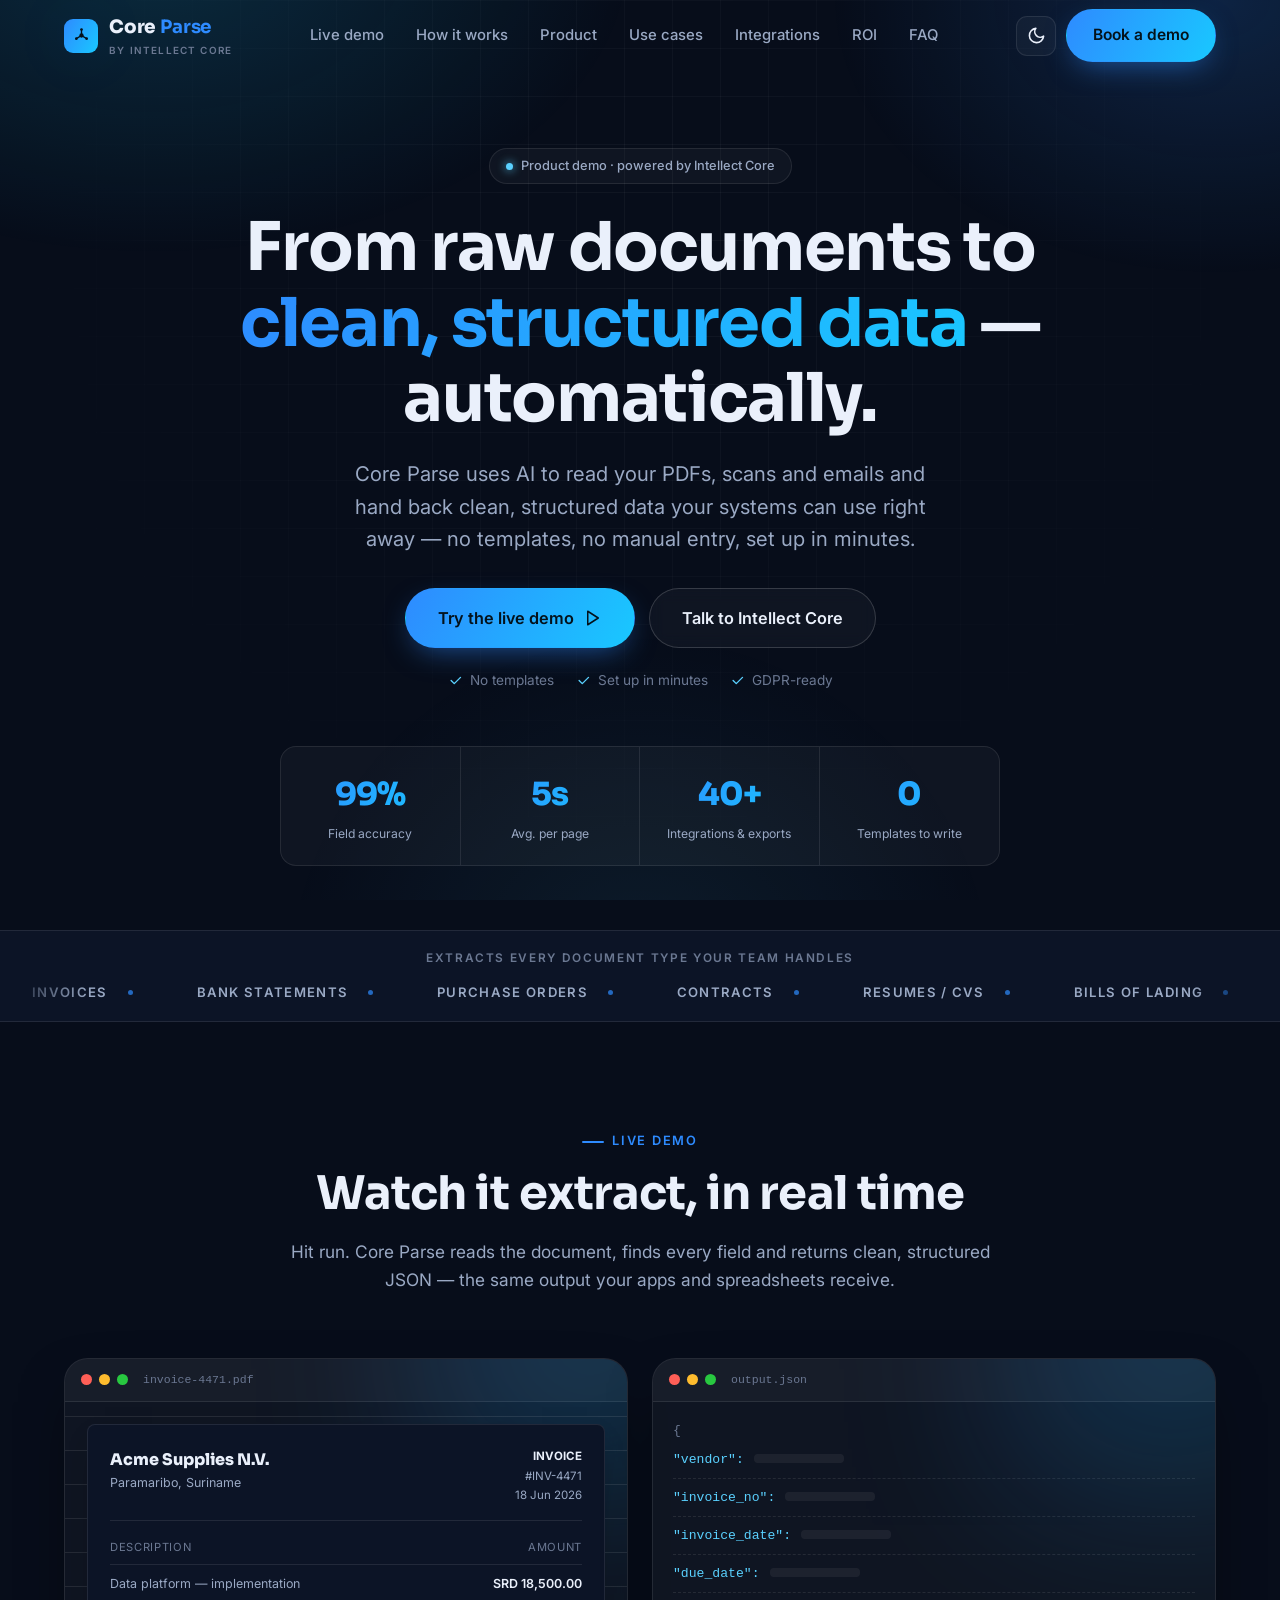
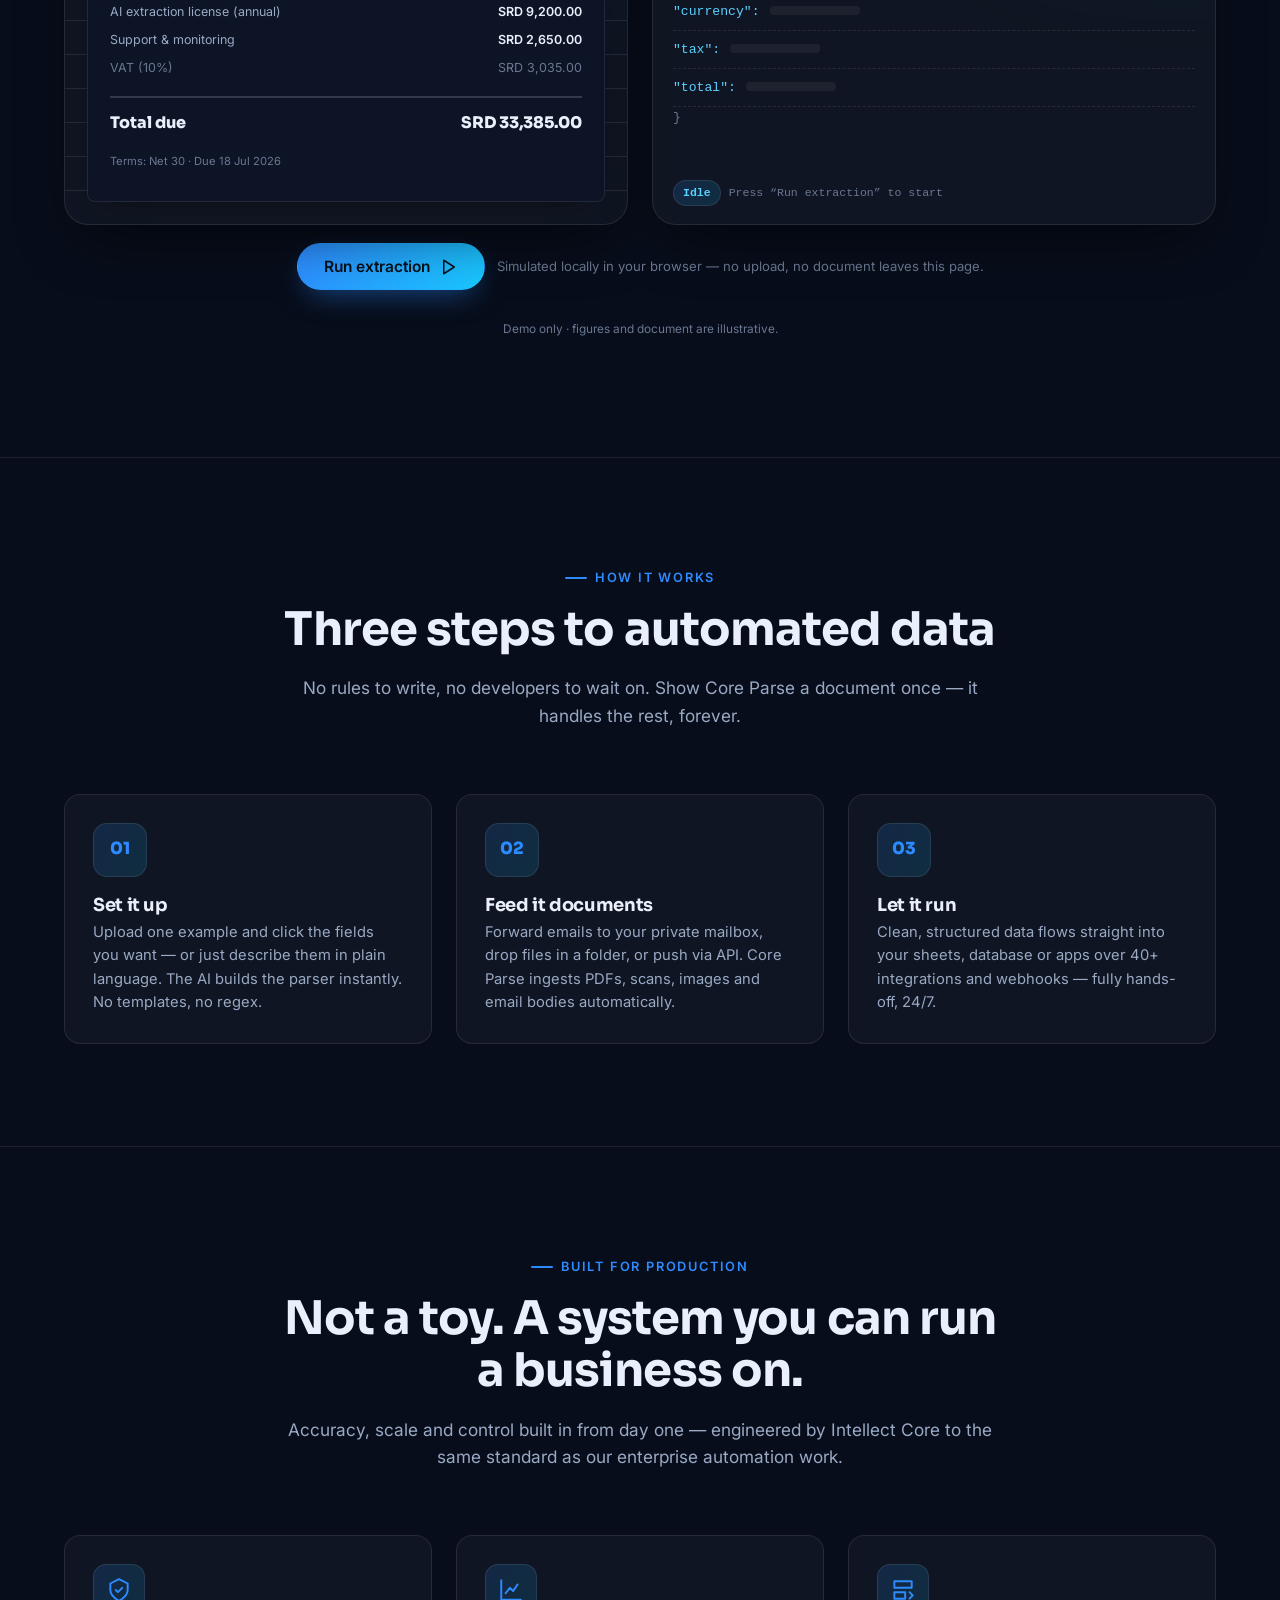
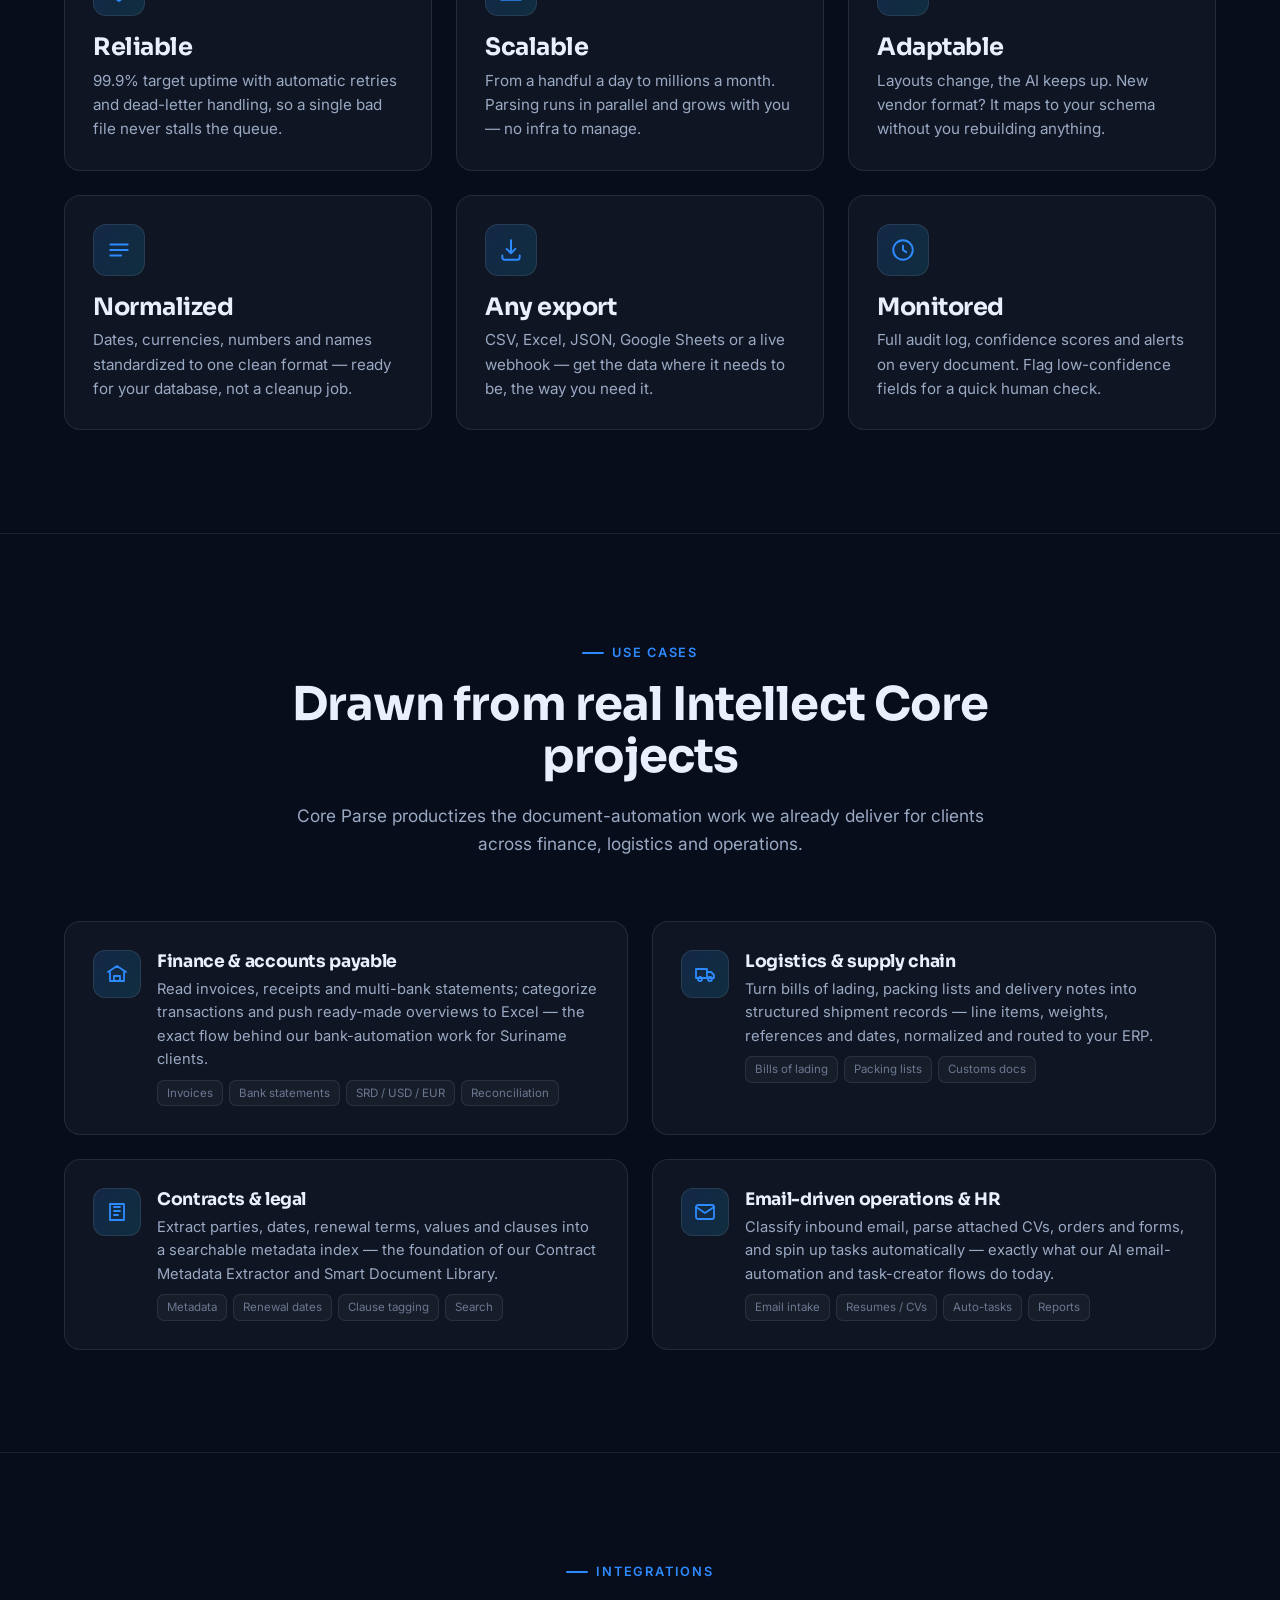
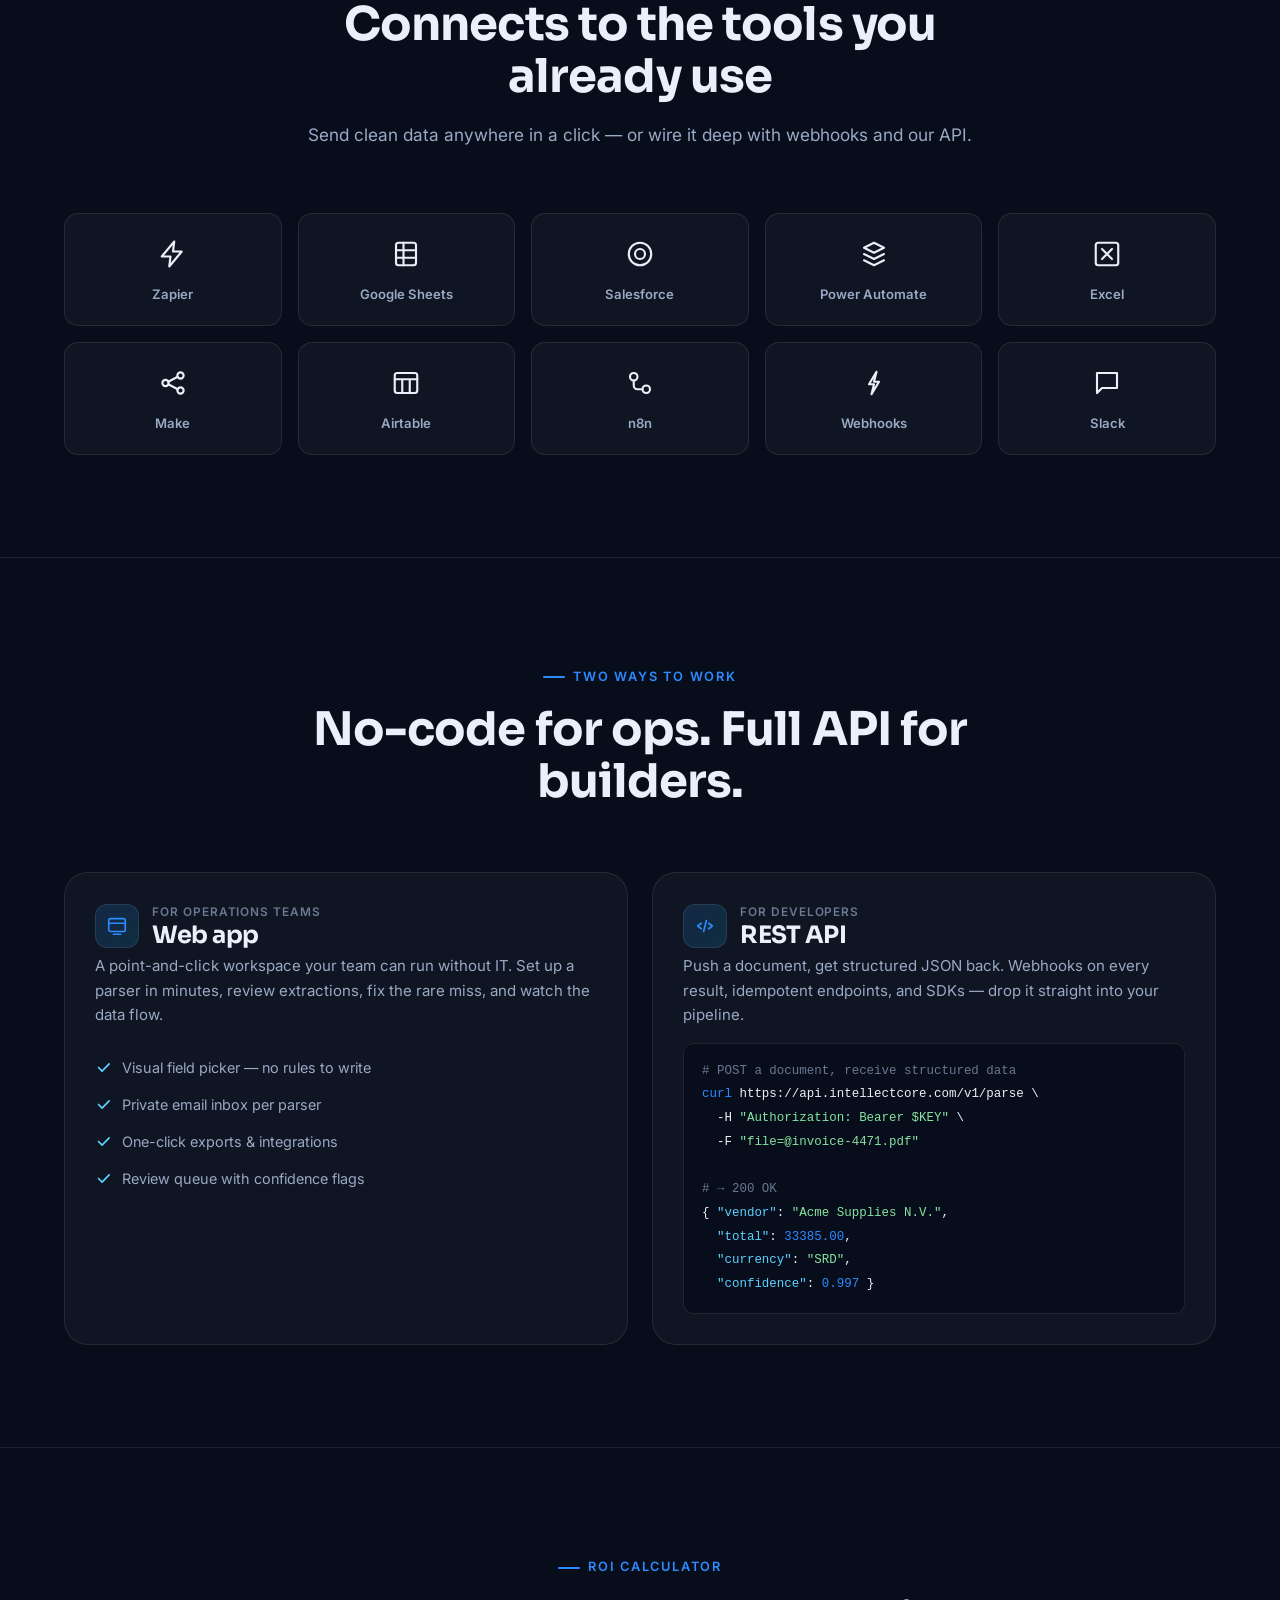
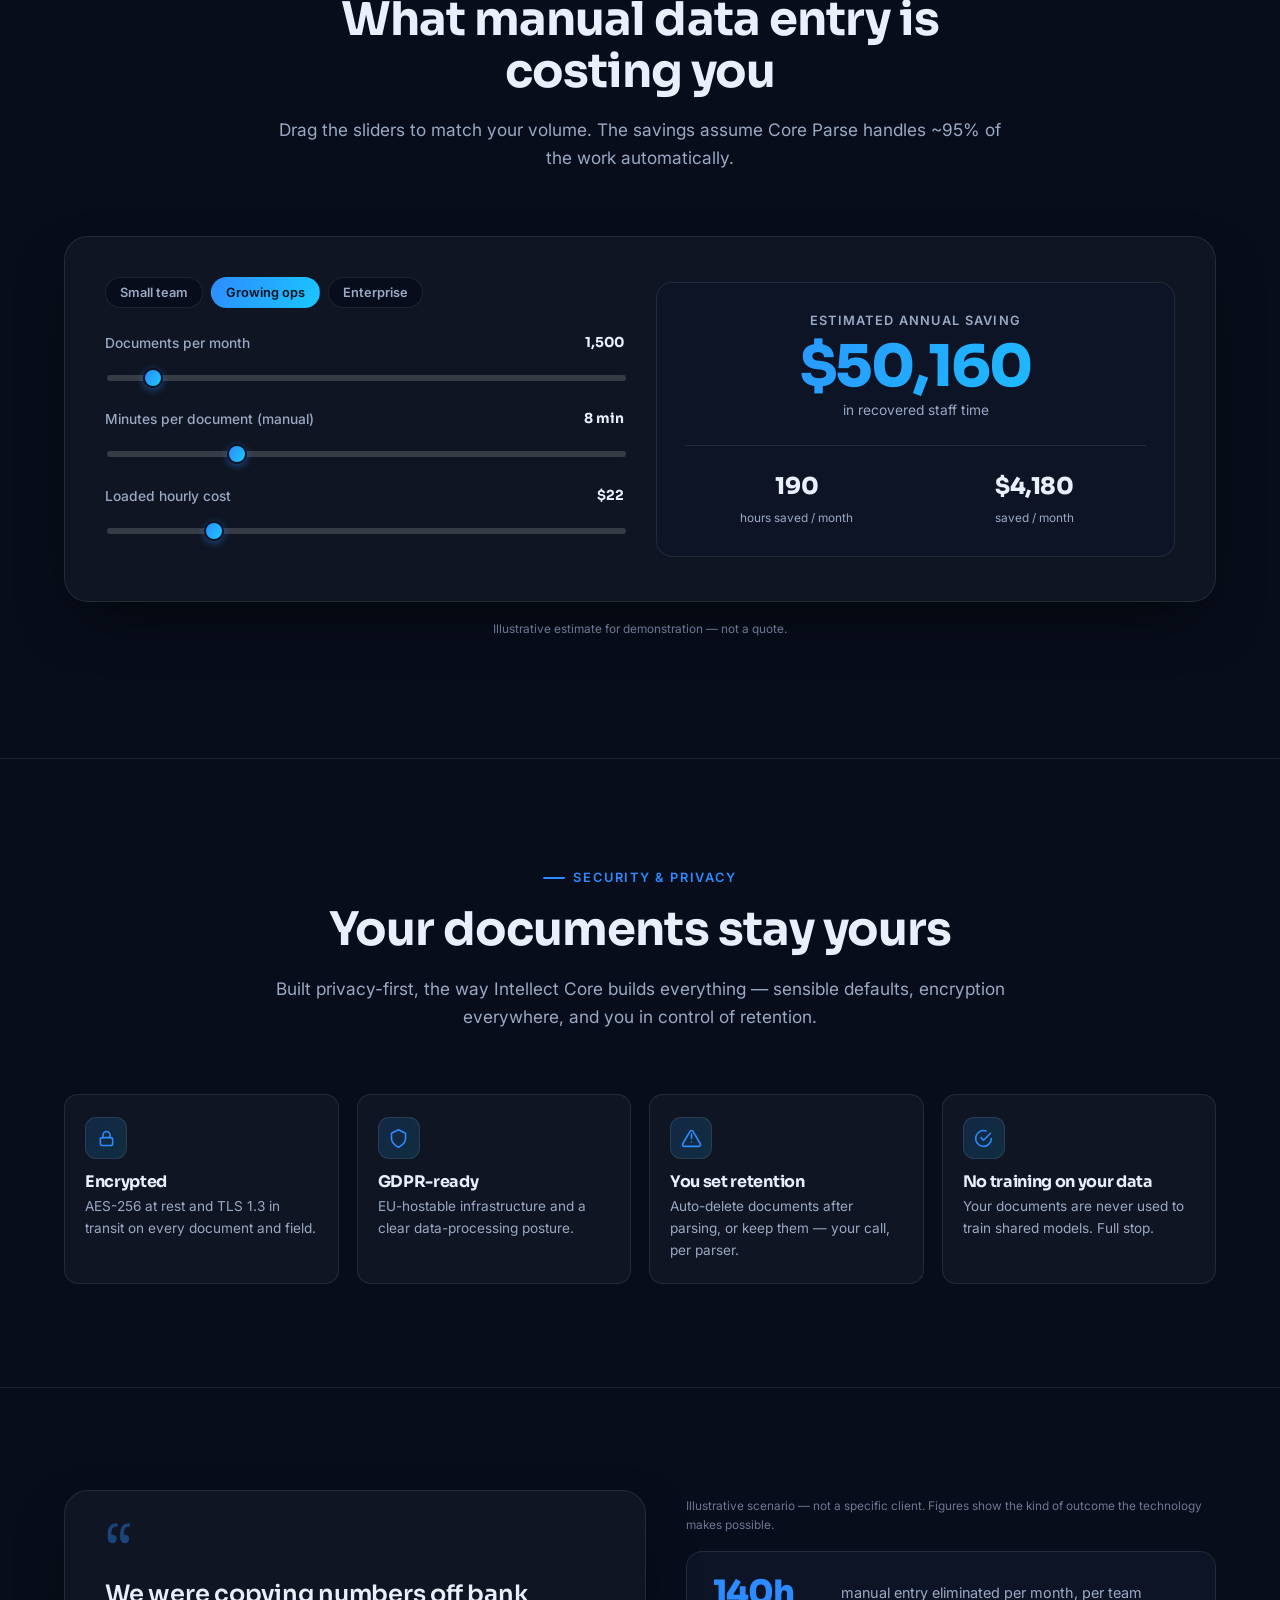
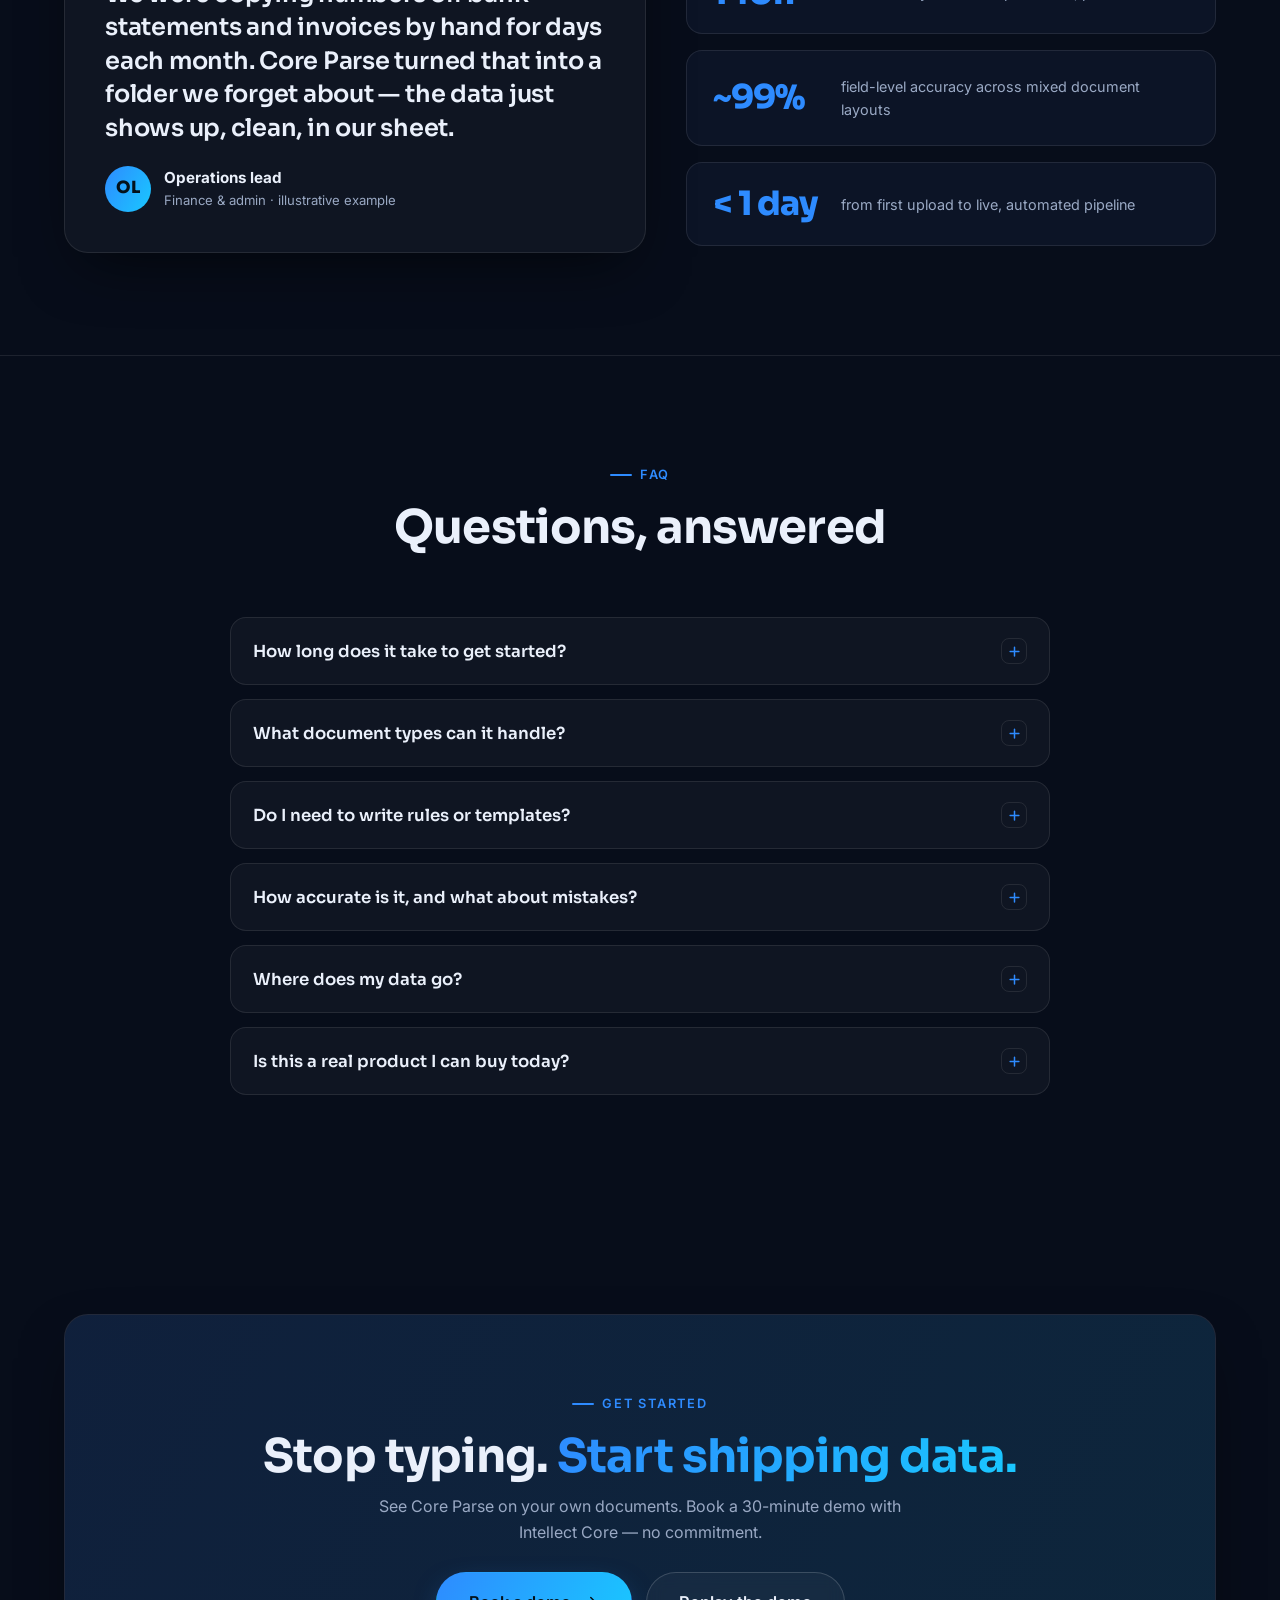
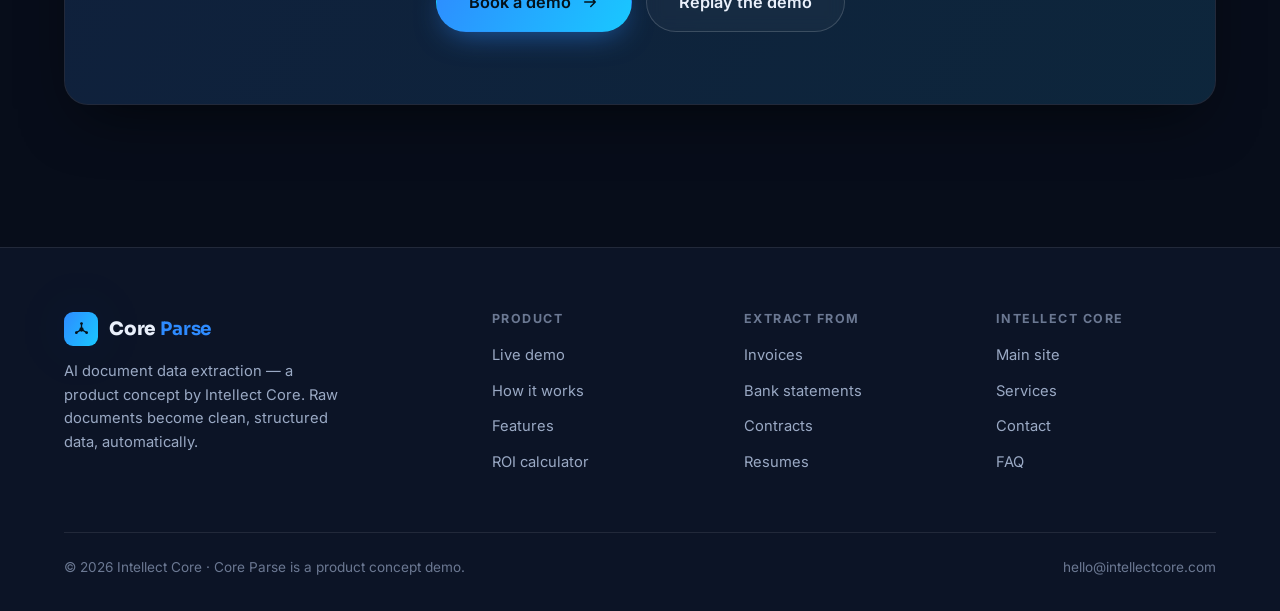
==== website/main/technical/demo/index.html @ 199c47ab "Move site to website/main and add Process Mapping & Flows service Restructure: the deployable static" ====
<!DOCTYPE html>
<html lang="en" data-theme="dark">
<head>
<meta charset="UTF-8" />
<meta name="viewport" content="width=device-width, initial-scale=1.0" />
<title>Core Parse — AI Document Data Extraction · by Intellect Core</title>
<meta name="description" content="Core Parse by Intellect Core: AI data extraction that reads PDFs, scans and emails and returns clean, structured data your systems can use — no templates, no manual entry, set up in minutes." />
<meta name="robots" content="noindex, nofollow" />
<meta name="theme-color" content="#070d1a" />
<!-- Open Graph -->
<meta property="og:type" content="website" />
<meta property="og:site_name" content="Core Parse — by Intellect Core" />
<meta property="og:title" content="Core Parse — AI Document Data Extraction" />
<meta property="og:description" content="AI data extraction that turns documents into clean, structured data — by Intellect Core." />
<meta property="og:image" content="../../logo.svg" />
<link rel="icon" type="image/svg+xml" href="../../favicon.svg" />
<link rel="preconnect" href="https://fonts.googleapis.com" />
<link rel="preconnect" href="https://fonts.gstatic.com" crossorigin />
<link href="https://fonts.googleapis.com/css2?family=Inter:wght@400;500;600;700&family=Sora:wght@600;700;800&display=swap" rel="stylesheet" />
<style>
/* =====================================================================
   Core Parse — product demo site
   Built on the Intellect Core design system (blue + cyan, dark default).
   ===================================================================== */
:root{
  --accent:#2e8bff;          /* bright blue */
  --accent-2:#19c8ff;        /* cyan-blue */
  --accent-3:#5ad1ff;        /* light blue */
  --gradient:linear-gradient(120deg,var(--accent),var(--accent-2));
  --gradient-soft:linear-gradient(120deg,rgba(46,139,255,.16),rgba(25,200,255,.14));

  --bg:#070d1a; --bg-elev:#0c1426;
  --bg-card:rgba(255,255,255,.035); --bg-card-hover:rgba(255,255,255,.06);
  --border:rgba(255,255,255,.09); --border-strong:rgba(255,255,255,.16);
  --text:#eaf0fb; --text-muted:#9aa9c4; --text-dim:#6b7892;
  --ok:#28c840; --warn:#febc2e;
  --shadow:0 24px 60px -20px rgba(0,0,0,.65);
  --glow:0 0 60px -10px rgba(46,139,255,.4);

  --font:"Inter",system-ui,-apple-system,"Segoe UI",Roboto,Helvetica,Arial,sans-serif;
  --font-display:"Sora",var(--font);
  --mono:ui-monospace,"SFMono-Regular",Menlo,Consolas,monospace;
  --maxw:1200px; --radius:16px; --radius-lg:24px; --radius-sm:10px; --header-h:72px;
  --ease:cubic-bezier(.22,1,.36,1);
}
[data-theme="light"]{
  --bg:#f4f8ff; --bg-elev:#ffffff;
  --bg-card:rgba(13,25,48,.025); --bg-card-hover:rgba(13,25,48,.05);
  --border:rgba(13,25,48,.1); --border-strong:rgba(13,25,48,.18);
  --text:#0b1426; --text-muted:#46587a; --text-dim:#6b7892;
  --shadow:0 24px 60px -24px rgba(20,40,90,.25);
  --glow:0 0 60px -10px rgba(40,120,230,.25);
}
*,*::before,*::after{box-sizing:border-box}
html{scroll-behavior:smooth;scroll-padding-top:calc(var(--header-h) + 16px)}
@media(prefers-reduced-motion:reduce){html{scroll-behavior:auto}*{animation-duration:.001ms!important;transition-duration:.001ms!important}}
body{margin:0;font-family:var(--font);background:var(--bg);color:var(--text);line-height:1.6;-webkit-font-smoothing:antialiased;text-rendering:optimizeLegibility;overflow-x:hidden;transition:background .4s var(--ease),color .4s var(--ease)}
body::before{content:"";position:fixed;inset:0;z-index:-2;background:radial-gradient(800px 500px at 12% -5%,rgba(25,200,255,.16),transparent 60%),radial-gradient(700px 500px at 95% 0%,rgba(46,139,255,.18),transparent 55%),radial-gradient(600px 600px at 50% 110%,rgba(90,209,255,.08),transparent 60%);pointer-events:none}
img{max-width:100%;display:block}
a{color:inherit;text-decoration:none}
h1,h2,h3,h4{font-family:var(--font-display);font-weight:700;line-height:1.12;letter-spacing:-.02em;margin:0 0 .4em}
h1{font-size:clamp(2.5rem,5.6vw,4.2rem)}
h2{font-size:clamp(1.9rem,3.8vw,2.9rem)}
h3{font-size:clamp(1.2rem,2vw,1.5rem)}
p{margin:0 0 1rem}
::selection{background:var(--accent);color:#021018}

.container{width:100%;max-width:var(--maxw);margin:0 auto;padding:0 24px}
.section{padding:clamp(60px,8vw,112px) 0}
.section--tight{padding:clamp(40px,6vw,72px) 0}
.text-center{text-align:center}
.muted{color:var(--text-muted)}
.gradient-text{background:var(--gradient);-webkit-background-clip:text;background-clip:text;color:transparent}
.eyebrow{display:inline-flex;align-items:center;gap:8px;font-size:.8rem;font-weight:600;letter-spacing:.14em;text-transform:uppercase;color:var(--accent);margin-bottom:16px}
.eyebrow::before{content:"";width:22px;height:2px;background:var(--accent);border-radius:2px}
.section-head{max-width:740px;margin:0 auto clamp(40px,5vw,64px)}
.section-head.center{text-align:center}
.section-head.center .eyebrow{justify-content:center}
.section-head p{color:var(--text-muted);font-size:1.08rem}
.grid{display:grid;gap:24px}
.grid-2{grid-template-columns:repeat(2,1fr)}
.grid-3{grid-template-columns:repeat(3,1fr)}
.grid-4{grid-template-columns:repeat(4,1fr)}
@media(max-width:900px){.grid-3,.grid-4{grid-template-columns:repeat(2,1fr)}}
@media(max-width:600px){.grid-2,.grid-3,.grid-4{grid-template-columns:1fr}}

/* Buttons */
.btn{display:inline-flex;align-items:center;gap:10px;padding:13px 26px;border-radius:999px;font-weight:600;font-size:.97rem;cursor:pointer;border:1px solid transparent;font-family:inherit;transition:transform .25s var(--ease),box-shadow .25s var(--ease),background .25s,border-color .25s;white-space:nowrap}
.btn svg{width:18px;height:18px}
.btn-primary{background:var(--gradient);color:#04121b;box-shadow:0 10px 30px -10px rgba(46,139,255,.6)}
.btn-primary:hover{transform:translateY(-2px);box-shadow:0 18px 40px -12px rgba(46,139,255,.7)}
.btn-primary:disabled{opacity:.7;cursor:default;transform:none;box-shadow:none}
.btn-ghost{background:var(--bg-card);color:var(--text);border-color:var(--border-strong);backdrop-filter:blur(8px)}
.btn-ghost:hover{transform:translateY(-2px);border-color:var(--accent);color:var(--accent)}
.btn-lg{padding:16px 32px;font-size:1.02rem}

/* Header */
.site-header{position:fixed;top:0;left:0;right:0;height:var(--header-h);z-index:100;display:flex;align-items:center;transition:background .3s,border-color .3s,backdrop-filter .3s;border-bottom:1px solid transparent}
.site-header.scrolled{background:color-mix(in srgb,var(--bg) 78%,transparent);backdrop-filter:blur(16px) saturate(140%);border-bottom-color:var(--border)}
.nav{display:flex;align-items:center;justify-content:space-between;width:100%;gap:24px}
.brand{display:inline-flex;align-items:center;gap:11px;font-family:var(--font-display);font-weight:700;font-size:1.15rem;letter-spacing:-.01em}
.brand .logo-mark{width:34px;height:34px;display:grid;place-items:center;border-radius:9px;background:var(--gradient);box-shadow:var(--glow)}
.brand .logo-mark svg{width:19px;height:19px}
.brand b{font-weight:800}
.brand .ac{color:var(--accent)}
.brand .by{display:block;font-family:var(--font);font-size:.62rem;font-weight:600;letter-spacing:.12em;text-transform:uppercase;color:var(--text-dim);margin-top:1px}
.nav-links{display:flex;align-items:center;gap:4px;list-style:none;margin:0;padding:0}
.nav-links a{display:block;padding:9px 14px;border-radius:10px;font-size:.93rem;font-weight:500;color:var(--text-muted);transition:color .2s,background .2s}
.nav-links a:hover{color:var(--text);background:var(--bg-card)}
.nav-actions{display:flex;align-items:center;gap:10px}
.theme-toggle{width:40px;height:40px;display:grid;place-items:center;border-radius:11px;background:var(--bg-card);border:1px solid var(--border);color:var(--text);cursor:pointer;transition:border-color .2s,transform .2s,color .2s}
.theme-toggle:hover{border-color:var(--accent);color:var(--accent);transform:rotate(15deg)}
.theme-toggle svg{width:19px;height:19px}
.theme-toggle .icon-sun{display:none}
[data-theme="light"] .theme-toggle .icon-sun{display:block}
[data-theme="light"] .theme-toggle .icon-moon{display:none}
.nav-toggle{display:none;width:42px;height:42px;border-radius:11px;background:var(--bg-card);border:1px solid var(--border);color:var(--text);cursor:pointer;position:relative}
.nav-toggle span,.nav-toggle span::before,.nav-toggle span::after{content:"";position:absolute;left:11px;width:20px;height:2px;background:currentColor;border-radius:2px;transition:transform .3s var(--ease),opacity .2s}
.nav-toggle span{top:20px}
.nav-toggle span::before{top:-6px}
.nav-toggle span::after{top:6px}
body.nav-open .nav-toggle span{background:transparent}
body.nav-open .nav-toggle span::before{transform:translateY(6px) rotate(45deg)}
body.nav-open .nav-toggle span::after{transform:translateY(-6px) rotate(-45deg)}
@media(max-width:980px){
  .nav-toggle{display:block}
  .nav-links{position:fixed;inset:var(--header-h) 0 auto 0;flex-direction:column;align-items:stretch;gap:2px;padding:16px 20px 24px;background:var(--bg-elev);border-bottom:1px solid var(--border);box-shadow:var(--shadow);transform:translateY(-135%);transition:transform .4s var(--ease)}
  body.nav-open .nav-links{transform:translateY(0)}
  .nav-links a{padding:14px 12px;font-size:1.05rem}
  .cta-nav-desktop{display:none}
}

/* Hero */
.hero{position:relative;padding:calc(var(--header-h) + 76px) 0 64px;overflow:hidden;text-align:center}
.hero-grid{position:absolute;inset:0;z-index:-1;opacity:.5}
.hero-grid::before{content:"";position:absolute;inset:0;background-image:linear-gradient(var(--border) 1px,transparent 1px),linear-gradient(90deg,var(--border) 1px,transparent 1px);background-size:48px 48px;mask-image:radial-gradient(circle at 50% 28%,black,transparent 72%);-webkit-mask-image:radial-gradient(circle at 50% 28%,black,transparent 72%)}
.hero-inner{max-width:880px;margin:0 auto}
.hero h1{margin-bottom:22px}
.hero h1 em{font-style:normal}
.hero .lead{font-size:clamp(1.05rem,2vw,1.27rem);color:var(--text-muted);max-width:620px;margin:0 auto}
.hero-cta{display:flex;flex-wrap:wrap;gap:14px;margin-top:32px;justify-content:center}
.hero-trust{margin-top:22px;font-size:.85rem;color:var(--text-dim);display:flex;flex-wrap:wrap;gap:8px 22px;justify-content:center}
.hero-trust span{display:inline-flex;align-items:center;gap:7px}
.hero-trust svg{width:15px;height:15px;color:var(--accent-3)}
.badge{display:inline-flex;align-items:center;gap:8px;padding:7px 16px;border-radius:999px;background:var(--bg-card);border:1px solid var(--border);font-size:.8rem;color:var(--text-muted);font-weight:500;margin-bottom:26px}
.badge .dot{width:7px;height:7px;border-radius:50%;background:var(--accent-3);box-shadow:0 0 10px var(--accent-3);animation:pulse 2s ease-in-out infinite}
@keyframes pulse{0%,100%{box-shadow:0 0 0 0 rgba(90,209,255,.4)}50%{box-shadow:0 0 0 6px rgba(90,209,255,0)}}

/* Metrics */
.hmet{display:grid;grid-template-columns:repeat(4,1fr);max-width:720px;margin:54px auto 0;border:1px solid var(--border);border-radius:var(--radius);overflow:hidden;background:var(--bg-card)}
.met{padding:22px 12px;text-align:center;border-right:1px solid var(--border);transition:background .3s}
.met:last-child{border-right:none}
.met:hover{background:var(--bg-card-hover)}
.met .mn{font-family:var(--font-display);font-size:clamp(1.5rem,3.4vw,2rem);font-weight:800;letter-spacing:-.03em}
.met .ml{font-size:.76rem;color:var(--text-muted);margin-top:4px}
@media(max-width:640px){.hmet{grid-template-columns:1fr 1fr}.met:nth-child(2){border-right:none}.met:nth-child(1),.met:nth-child(2){border-bottom:1px solid var(--border)}}

/* Cards */
.card{position:relative;background:var(--bg-card);border:1px solid var(--border);border-radius:var(--radius);padding:28px;transition:transform .35s var(--ease),border-color .35s,background .35s,box-shadow .35s;overflow:hidden}
.card:hover{transform:translateY(-5px);border-color:var(--border-strong);background:var(--bg-card-hover);box-shadow:var(--shadow)}
.card::after{content:"";position:absolute;inset:0;border-radius:inherit;padding:1px;background:var(--gradient);-webkit-mask:linear-gradient(#000 0 0) content-box,linear-gradient(#000 0 0);-webkit-mask-composite:xor;mask-composite:exclude;opacity:0;transition:opacity .35s}
.card:hover::after{opacity:.6}
.card .icon{width:52px;height:52px;border-radius:13px;display:grid;place-items:center;margin-bottom:18px;background:var(--gradient-soft);border:1px solid var(--border);color:var(--accent)}
.card .icon svg{width:26px;height:26px}
.card h3{margin-bottom:8px}
.card p{color:var(--text-muted);font-size:.95rem;margin:0}

/* Marquee */
.mwrap{border-top:1px solid var(--border);border-bottom:1px solid var(--border);padding:18px 0;overflow:hidden;background:var(--bg-elev);position:relative}
.mwrap .mlabel{text-align:center;font-size:.74rem;letter-spacing:.14em;text-transform:uppercase;color:var(--text-dim);margin-bottom:14px;font-weight:600}
.mwrap::before,.mwrap::after{content:"";position:absolute;top:0;bottom:0;width:90px;z-index:1}
.mwrap::before{left:0;background:linear-gradient(90deg,var(--bg-elev),transparent)}
.mwrap::after{right:0;background:linear-gradient(-90deg,var(--bg-elev),transparent)}
.mtrack{display:flex;width:max-content;animation:mq 30s linear infinite}
.mtrack:hover{animation-play-state:paused}
@keyframes mq{from{transform:translateX(0)}to{transform:translateX(-50%)}}
.mi{display:flex;align-items:center;gap:1.25rem;padding:0 2rem;font-size:.82rem;color:var(--text-muted);font-weight:600;letter-spacing:.1em;text-transform:uppercase;white-space:nowrap}
.ms{width:5px;height:5px;border-radius:50%;background:var(--accent);opacity:.7}

/* Split */
.split{display:grid;grid-template-columns:1fr 1.05fr;gap:56px;align-items:center}
@media(max-width:920px){.split{grid-template-columns:1fr;gap:36px}}

/* Glass panel */
.glass-panel{background:var(--bg-card);border:1px solid var(--border);border-radius:var(--radius-lg);overflow:hidden;box-shadow:var(--shadow);position:relative}
.glass-panel::before{content:"";position:absolute;top:-40%;right:-20%;width:320px;height:320px;background:var(--gradient);filter:blur(90px);opacity:.18;pointer-events:none}
.tbar{padding:12px 16px;background:rgba(255,255,255,.03);border-bottom:1px solid var(--border);display:flex;align-items:center;gap:7px}
.td{width:11px;height:11px;border-radius:50%}
.td.r{background:#ff5f57}.td.y{background:#febc2e}.td.g{background:#28c840}
.ttitle{font-size:.72rem;color:var(--text-dim);margin-left:8px;font-family:var(--mono)}

/* ── Live extraction demo ── */
.demo-wrap{display:grid;grid-template-columns:1fr 1fr;gap:24px;align-items:stretch}
@media(max-width:880px){.demo-wrap{grid-template-columns:1fr}}
.demo-col{display:flex;flex-direction:column}
.demo-col .tbar .ttitle{flex:1}
.demo-doc{padding:22px;background:repeating-linear-gradient(0deg,transparent,transparent 33px,var(--border) 33px,var(--border) 34px);position:relative}
.doc-sheet{background:var(--bg-elev);border:1px solid var(--border);border-radius:8px;padding:22px 22px 26px;font-size:.78rem;color:var(--text-muted);box-shadow:0 10px 30px -18px rgba(0,0,0,.6)}
.doc-head{display:flex;justify-content:space-between;align-items:flex-start;border-bottom:1px solid var(--border);padding-bottom:14px;margin-bottom:14px}
.doc-head .dh-co{font-family:var(--font-display);font-weight:800;font-size:1rem;color:var(--text)}
.doc-head .dh-meta{text-align:right;font-size:.72rem;line-height:1.7}
.doc-row{display:flex;justify-content:space-between;padding:4px 0;gap:12px}
.doc-row.lbl{color:var(--text-dim);font-size:.7rem;text-transform:uppercase;letter-spacing:.06em;border-bottom:1px solid var(--border);padding-bottom:7px;margin-bottom:5px}
.doc-row b{color:var(--text);font-weight:600}
.doc-total{display:flex;justify-content:space-between;margin-top:14px;padding-top:12px;border-top:2px solid var(--border-strong);font-family:var(--font-display);font-weight:800;color:var(--text);font-size:1rem}
.scanbar{position:absolute;left:14px;right:14px;height:2px;background:var(--gradient);box-shadow:0 0 14px var(--accent);border-radius:2px;top:24px;opacity:0;pointer-events:none}
.demo-doc.scanning .scanbar{opacity:1;animation:scan 1.6s var(--ease)}
@keyframes scan{0%{top:24px}100%{top:calc(100% - 24px)}}

.demo-fields{padding:18px 20px;font-family:var(--mono);font-size:.82rem;flex:1;display:flex;flex-direction:column}
.jbrace{color:var(--text-dim)}
.field{display:flex;align-items:center;gap:10px;padding:8px 0;border-bottom:1px dashed var(--border);min-height:38px}
.field:last-of-type{border-bottom:none}
.field .fk{color:var(--accent-3);white-space:nowrap}
.field .fv{color:var(--text);flex:1;min-width:0}
.field .fv .ph{display:inline-block;width:90px;height:9px;border-radius:4px;background:var(--bg-card-hover);position:relative;overflow:hidden}
.field .fv .ph::after{content:"";position:absolute;inset:0;background:linear-gradient(90deg,transparent,rgba(255,255,255,.12),transparent);transform:translateX(-100%)}
.field.loading .fv .ph::after{animation:shimmer 1.1s infinite}
@keyframes shimmer{to{transform:translateX(100%)}}
.field .fstat{width:18px;height:18px;flex-shrink:0;display:grid;place-items:center;border-radius:50%;color:var(--text-dim)}
.field.done .fstat{color:var(--ok)}
.field.done .fstat svg{width:13px;height:13px}
.field .conf{font-size:.66rem;color:var(--text-dim);opacity:0;transition:opacity .3s}
.field.done .conf{opacity:1}
.demo-actions{display:flex;flex-wrap:wrap;gap:12px;align-items:center;margin-top:18px;justify-content:center}
.demo-actions .hint{font-size:.82rem;color:var(--text-dim)}
.demo-fields .out-foot{margin-top:auto;padding-top:14px;font-size:.72rem;color:var(--text-dim);display:flex;align-items:center;gap:8px}
.demo-fields .out-foot .pill{padding:3px 9px;border-radius:999px;background:var(--gradient-soft);border:1px solid var(--border);color:var(--accent-3);font-weight:600}

/* Steps */
.steps{display:grid;grid-template-columns:repeat(3,1fr);gap:24px;counter-reset:s}
@media(max-width:820px){.steps{grid-template-columns:1fr}}
.step{text-align:left}
.step .num{width:54px;height:54px;border-radius:14px;display:grid;place-items:center;font-family:var(--font-display);font-weight:800;font-size:1.05rem;background:var(--gradient-soft);border:1px solid var(--border);color:var(--accent);margin-bottom:18px}
.step h4{font-family:var(--font-display);font-size:1.12rem;margin-bottom:6px}
.step p{color:var(--text-muted);font-size:.92rem;margin:0}

/* Use cases */
.uc{display:flex;gap:16px;align-items:flex-start}
.uc .uc-ic{width:48px;height:48px;border-radius:12px;flex-shrink:0;display:grid;place-items:center;background:var(--gradient-soft);border:1px solid var(--border);color:var(--accent)}
.uc .uc-ic svg{width:24px;height:24px}
.uc h4{font-family:var(--font-display);font-size:1.08rem;margin:2px 0 6px}
.uc p{color:var(--text-muted);font-size:.92rem;margin:0 0 8px}
.uc .uc-tags{display:flex;flex-wrap:wrap;gap:6px}
.uc .uc-tags span{font-size:.72rem;color:var(--text-dim);background:var(--bg-card);border:1px solid var(--border);border-radius:7px;padding:3px 9px}

/* Integrations grid */
.intg{display:grid;grid-template-columns:repeat(5,1fr);gap:16px}
@media(max-width:900px){.intg{grid-template-columns:repeat(3,1fr)}}
@media(max-width:520px){.intg{grid-template-columns:repeat(2,1fr)}}
.itile{background:var(--bg-card);border:1px solid var(--border);border-radius:14px;padding:20px 12px;display:flex;flex-direction:column;align-items:center;gap:10px;text-align:center;transition:border-color .3s,transform .3s var(--ease),background .3s,box-shadow .3s;cursor:default}
.itile:hover{border-color:var(--border-strong);transform:translateY(-5px);background:var(--bg-card-hover);box-shadow:var(--shadow)}
.itile .ilogo{width:40px;height:40px;display:grid;place-items:center;color:var(--text)}
.itile .ilogo svg{width:30px;height:30px}
.itile span{font-size:.82rem;font-weight:600;color:var(--text-muted)}

/* Production / capability grid (reuses .card) */
.cap p{margin-top:6px}
.cap .icon{color:var(--accent)}

/* Two modes */
.modes{display:grid;grid-template-columns:1fr 1fr;gap:24px;align-items:stretch}
@media(max-width:880px){.modes{grid-template-columns:1fr}}
.mode{background:var(--bg-card);border:1px solid var(--border);border-radius:var(--radius-lg);padding:30px;display:flex;flex-direction:column;transition:border-color .35s,transform .35s var(--ease),box-shadow .35s}
.mode:hover{border-color:var(--border-strong);transform:translateY(-4px);box-shadow:var(--shadow)}
.mode-h{display:flex;align-items:center;gap:13px;margin-bottom:6px}
.mode-h .mi-ic{width:44px;height:44px;border-radius:12px;flex-shrink:0;display:grid;place-items:center;background:var(--gradient-soft);border:1px solid var(--border);color:var(--accent)}
.mode-h .mi-ic svg{width:22px;height:22px}
.mode h3{margin:0}
.mode .mtag{font-size:.74rem;color:var(--text-dim);font-weight:600;letter-spacing:.08em;text-transform:uppercase}
.mode>p{color:var(--text-muted);font-size:.94rem}
.mode ul{list-style:none;padding:0;margin:6px 0 0}
.mode ul li{font-size:.9rem;color:var(--text-muted);padding:7px 0;display:flex;gap:10px;align-items:flex-start}
.mode ul li svg{width:17px;height:17px;color:var(--accent-3);flex-shrink:0;margin-top:3px}
.code-panel{background:var(--bg);border:1px solid var(--border);border-radius:var(--radius-sm);padding:16px 18px;font-family:var(--mono);font-size:.78rem;line-height:1.9;overflow-x:auto;margin-top:auto}
.code-panel .c-key{color:var(--accent-3)}
.code-panel .c-str{color:#86e3a0}
.code-panel .c-fn{color:var(--accent)}
.code-panel .c-com{color:var(--text-dim)}

/* ROI calculator */
.roi{display:grid;grid-template-columns:1fr 1fr;gap:32px;align-items:center;background:var(--bg-card);border:1px solid var(--border);border-radius:var(--radius-lg);padding:clamp(24px,4vw,40px);box-shadow:var(--shadow)}
@media(max-width:880px){.roi{grid-template-columns:1fr;gap:28px}}
.roi-presets{display:flex;flex-wrap:wrap;gap:8px;margin-bottom:24px}
.roi-presets button{font-family:inherit;font-size:.8rem;font-weight:600;padding:7px 14px;border-radius:999px;background:var(--bg);border:1px solid var(--border);color:var(--text-muted);cursor:pointer;transition:border-color .2s,color .2s,background .2s}
.roi-presets button:hover{border-color:var(--accent);color:var(--accent)}
.roi-presets button.active{background:var(--gradient);color:#04121b;border-color:transparent}
.roi-field{margin-bottom:20px}
.roi-field .rl{display:flex;justify-content:space-between;font-size:.86rem;margin-bottom:9px}
.roi-field .rl span:first-child{color:var(--text-muted);font-weight:500}
.roi-field .rl span:last-child{color:var(--text);font-weight:700;font-family:var(--font-display)}
.roi-field input[type=range]{width:100%;-webkit-appearance:none;appearance:none;height:6px;border-radius:999px;background:var(--border-strong);outline:none;cursor:pointer}
.roi-field input[type=range]::-webkit-slider-thumb{-webkit-appearance:none;width:20px;height:20px;border-radius:50%;background:var(--gradient);box-shadow:0 2px 10px -2px rgba(46,139,255,.8);border:2px solid var(--bg-elev)}
.roi-field input[type=range]::-moz-range-thumb{width:18px;height:18px;border:2px solid var(--bg-elev);border-radius:50%;background:var(--accent);cursor:pointer}
.roi-out{background:var(--bg-elev);border:1px solid var(--border);border-radius:var(--radius);padding:28px;text-align:center}
.roi-out .ro-lbl{font-size:.8rem;letter-spacing:.1em;text-transform:uppercase;color:var(--text-muted);font-weight:600}
.roi-out .ro-big{font-family:var(--font-display);font-weight:800;font-size:clamp(2.6rem,7vw,3.6rem);letter-spacing:-.03em;line-height:1.05;margin:6px 0 2px}
.roi-out .ro-sub{font-size:.86rem;color:var(--text-muted)}
.roi-out .ro-split{display:grid;grid-template-columns:1fr 1fr;gap:14px;margin-top:24px;padding-top:22px;border-top:1px solid var(--border)}
.roi-out .ro-split .rs .v{font-family:var(--font-display);font-weight:800;font-size:1.45rem;letter-spacing:-.02em}
.roi-out .ro-split .rs .k{font-size:.74rem;color:var(--text-muted);margin-top:3px}
.roi-note{font-size:.74rem;color:var(--text-dim);margin-top:18px;text-align:center}

/* Security */
.sec-grid{display:grid;grid-template-columns:repeat(4,1fr);gap:18px;margin-top:10px}
@media(max-width:820px){.sec-grid{grid-template-columns:repeat(2,1fr)}}
@media(max-width:480px){.sec-grid{grid-template-columns:1fr}}
.sec-item{background:var(--bg-card);border:1px solid var(--border);border-radius:14px;padding:22px 20px;transition:border-color .3s,transform .3s,background .3s}
.sec-item:hover{border-color:var(--border-strong);transform:translateY(-3px);background:var(--bg-card-hover)}
.sec-item .si-ic{width:42px;height:42px;border-radius:11px;display:grid;place-items:center;background:var(--gradient-soft);border:1px solid var(--border);color:var(--accent);margin-bottom:14px}
.sec-item .si-ic svg{width:21px;height:21px}
.sec-item h4{font-family:var(--font-display);font-size:1rem;margin:0 0 5px}
.sec-item p{font-size:.85rem;color:var(--text-muted);margin:0}

/* Testimonial / results */
.results{display:grid;grid-template-columns:1.1fr 1fr;gap:40px;align-items:center}
@media(max-width:880px){.results{grid-template-columns:1fr;gap:30px}}
.quote{background:var(--bg-card);border:1px solid var(--border);border-radius:var(--radius-lg);padding:clamp(28px,4vw,40px);box-shadow:var(--shadow);position:relative}
.quote .qmark{font-family:var(--font-display);font-size:4rem;line-height:.6;color:var(--accent);opacity:.4}
.quote blockquote{font-family:var(--font-display);font-size:clamp(1.15rem,2.2vw,1.5rem);font-weight:600;line-height:1.4;letter-spacing:-.01em;margin:8px 0 20px}
.quote .qby{display:flex;align-items:center;gap:13px}
.quote .qav{width:46px;height:46px;border-radius:50%;background:var(--gradient);display:grid;place-items:center;font-family:var(--font-display);font-weight:800;color:#04121b;font-size:1.05rem}
.quote .qn{font-weight:700;font-size:.95rem}
.quote .qr{font-size:.82rem;color:var(--text-muted)}
.rstats{display:grid;gap:16px}
.rstat{background:var(--bg-elev);border:1px solid var(--border);border-radius:var(--radius);padding:24px 26px;display:flex;align-items:center;gap:20px;transition:border-color .3s,transform .3s}
.rstat:hover{border-color:var(--border-strong);transform:translateX(4px)}
.rstat .rv-n{font-family:var(--font-display);font-weight:800;font-size:2.1rem;letter-spacing:-.03em;line-height:1;color:var(--accent);min-width:108px}
.rstat .rv-l{font-size:.9rem;color:var(--text-muted)}

/* FAQ */
.faq{max-width:820px;margin:0 auto}
.qa{border:1px solid var(--border);border-radius:var(--radius);background:var(--bg-card);margin-bottom:14px;overflow:hidden;transition:border-color .3s,background .3s}
.qa.open{border-color:var(--border-strong);background:var(--bg-card-hover)}
.qa-q{width:100%;text-align:left;background:none;border:none;color:var(--text);font-family:var(--font-display);font-weight:600;font-size:1.04rem;padding:20px 22px;cursor:pointer;display:flex;justify-content:space-between;align-items:center;gap:18px}
.qa-q .qi{width:26px;height:26px;flex-shrink:0;border-radius:8px;border:1px solid var(--border);display:grid;place-items:center;color:var(--accent);transition:transform .3s var(--ease),background .3s}
.qa-q .qi svg{width:15px;height:15px}
.qa.open .qa-q .qi{transform:rotate(45deg);background:var(--gradient-soft)}
.qa-a{max-height:0;overflow:hidden;transition:max-height .4s var(--ease)}
.qa-a div{padding:0 22px 20px;color:var(--text-muted);font-size:.94rem}

/* CTA band */
.cta-band{position:relative;overflow:hidden;background:var(--bg-elev);border:1px solid var(--border);border-radius:var(--radius-lg);padding:clamp(40px,6vw,72px);text-align:center;box-shadow:var(--shadow)}
.cta-band::before{content:"";position:absolute;inset:0;z-index:0;background:var(--gradient);opacity:.1}
.cta-band>*{position:relative;z-index:1}
.cta-band h2{margin-bottom:12px}
.cta-band p{color:var(--text-muted);max-width:540px;margin:0 auto 26px}
.cta-band .hero-cta{justify-content:center;margin-top:0}

/* Footer */
.site-footer{border-top:1px solid var(--border);padding:64px 0 32px;margin-top:40px;background:var(--bg-elev)}
.footer-grid{display:grid;grid-template-columns:1.8fr 1fr 1fr 1fr;gap:32px}
@media(max-width:820px){.footer-grid{grid-template-columns:1fr 1fr;gap:28px}}
@media(max-width:480px){.footer-grid{grid-template-columns:1fr}}
.footer-grid h4{font-size:.78rem;letter-spacing:.12em;text-transform:uppercase;color:var(--text-dim);margin-bottom:16px;font-family:var(--font)}
.footer-grid ul{list-style:none;padding:0;margin:0}
.footer-grid ul li{margin-bottom:10px}
.footer-grid ul a{color:var(--text-muted);font-size:.92rem;transition:color .2s}
.footer-grid ul a:hover{color:var(--accent)}
.footer-about p{color:var(--text-muted);font-size:.92rem;max-width:280px;margin-top:14px}
.footer-bottom{display:flex;flex-wrap:wrap;gap:12px;justify-content:space-between;align-items:center;margin-top:48px;padding-top:24px;border-top:1px solid var(--border);color:var(--text-dim);font-size:.85rem}

/* Reveal */
.rv{opacity:0;transform:translateY(24px);transition:opacity .7s var(--ease),transform .7s var(--ease)}
.rv.vis{opacity:1;transform:none}
.d1{transition-delay:.08s}.d2{transition-delay:.16s}.d3{transition-delay:.24s}.d4{transition-delay:.32s}.d5{transition-delay:.4s}
.skip-link{position:absolute;left:-999px;top:0;background:var(--accent);color:#04121b;padding:10px 16px;border-radius:0 0 10px 0;z-index:200;font-weight:600}
.skip-link:focus{left:0}
.divider{height:1px;background:var(--border);border:none;margin:0}
.demo-note{font-size:.74rem;color:var(--text-dim);text-align:center;margin-top:30px}
</style>
</head>
<body>
<a href="#main" class="skip-link">Skip to content</a>

<!-- HEADER -->
<header class="site-header" id="siteHeader">
  <div class="container nav">
    <a class="brand" href="#top" aria-label="Core Parse home">
      <span class="logo-mark"><svg viewBox="0 0 24 24" fill="none" stroke="#04121b" stroke-width="1.7" stroke-linecap="round" stroke-linejoin="round"><path d="M12 12V4.4M12 12 5.5 16M12 12 18.5 16"/><circle cx="12" cy="4.4" r="1.7" fill="#04121b" stroke="none"/><circle cx="5.5" cy="16" r="1.7" fill="#04121b" stroke="none"/><circle cx="18.5" cy="16" r="1.7" fill="#04121b" stroke="none"/><circle cx="12" cy="12" r="2.7" fill="#04121b" stroke="none"/></svg></span>
      <span><b>Core</b> <span class="ac">Parse</span><span class="by">by Intellect Core</span></span>
    </a>
    <nav aria-label="Main menu">
      <ul class="nav-links" id="navLinks">
        <li><a href="#demo">Live demo</a></li>
        <li><a href="#how">How it works</a></li>
        <li><a href="#product">Product</a></li>
        <li><a href="#usecases">Use cases</a></li>
        <li><a href="#integrations">Integrations</a></li>
        <li><a href="#roi">ROI</a></li>
        <li><a href="#faq">FAQ</a></li>
      </ul>
    </nav>
    <div class="nav-actions">
      <button class="theme-toggle" id="themeToggle" aria-label="Toggle light/dark theme" title="Toggle theme">
        <svg class="icon-sun" viewBox="0 0 24 24" fill="none" stroke="currentColor" stroke-width="2" stroke-linecap="round"><circle cx="12" cy="12" r="4"/><path d="M12 2v2M12 20v2M4.9 4.9l1.4 1.4M17.7 17.7l1.4 1.4M2 12h2M20 12h2M4.9 19.1l1.4-1.4M17.7 6.3l1.4-1.4"/></svg>
        <svg class="icon-moon" viewBox="0 0 24 24" fill="none" stroke="currentColor" stroke-width="2" stroke-linecap="round" stroke-linejoin="round"><path d="M21 12.8A9 9 0 1 1 11.2 3a7 7 0 0 0 9.8 9.8z"/></svg>
      </button>
      <a class="btn btn-primary cta-nav-desktop" href="../../index.html#contact">Book a demo</a>
      <button class="nav-toggle" id="navToggle" aria-label="Menu" aria-expanded="false"><span></span></button>
    </div>
  </div>
</header>

<main id="main">
  <span id="top"></span>
  <!-- HERO -->
  <section class="hero">
    <div class="hero-grid" aria-hidden="true"></div>
    <div class="container hero-inner">
      <div class="badge rv"><span class="dot"></span> Product demo · powered by Intellect Core</div>
      <h1 class="rv d1">From raw documents to <em class="gradient-text">clean, structured data</em> — automatically.</h1>
      <p class="lead rv d2">Core Parse uses AI to read your PDFs, scans and emails and hand back clean, structured data your systems can use right away — no templates, no manual entry, set up in minutes.</p>
      <div class="hero-cta rv d3">
        <a href="#demo" class="btn btn-primary btn-lg">Try the live demo <svg viewBox="0 0 24 24" fill="none" stroke="currentColor" stroke-width="2" stroke-linecap="round" stroke-linejoin="round"><path d="M5 3l14 9-14 9V3z"/></svg></a>
        <a href="../../index.html#contact" class="btn btn-ghost btn-lg">Talk to Intellect Core</a>
      </div>
      <div class="hero-trust rv d4">
        <span><svg viewBox="0 0 24 24" fill="none" stroke="currentColor" stroke-width="2.2" stroke-linecap="round" stroke-linejoin="round"><path d="M5 12l5 5L20 7"/></svg> No templates</span>
        <span><svg viewBox="0 0 24 24" fill="none" stroke="currentColor" stroke-width="2.2" stroke-linecap="round" stroke-linejoin="round"><path d="M5 12l5 5L20 7"/></svg> Set up in minutes</span>
        <span><svg viewBox="0 0 24 24" fill="none" stroke="currentColor" stroke-width="2.2" stroke-linecap="round" stroke-linejoin="round"><path d="M5 12l5 5L20 7"/></svg> GDPR-ready</span>
      </div>
      <div class="hmet rv d4">
        <div class="met"><div class="mn gradient-text"><span data-count="99" data-suffix="%">0</span></div><div class="ml">Field accuracy</div></div>
        <div class="met"><div class="mn gradient-text"><span data-count="5" data-suffix="s">0</span></div><div class="ml">Avg. per page</div></div>
        <div class="met"><div class="mn gradient-text"><span data-count="40" data-suffix="+">0</span></div><div class="ml">Integrations &amp; exports</div></div>
        <div class="met"><div class="mn gradient-text"><span data-count="0">0</span></div><div class="ml">Templates to write</div></div>
      </div>
    </div>
  </section>

  <!-- MARQUEE -->
  <div class="mwrap">
    <div class="container"><div class="mlabel">Extracts every document type your team handles</div></div>
    <div class="mtrack">
      <span class="mi">Invoices<span class="ms"></span></span>
      <span class="mi">Bank statements<span class="ms"></span></span>
      <span class="mi">Purchase orders<span class="ms"></span></span>
      <span class="mi">Contracts<span class="ms"></span></span>
      <span class="mi">Resumes / CVs<span class="ms"></span></span>
      <span class="mi">Bills of lading<span class="ms"></span></span>
      <span class="mi">Receipts<span class="ms"></span></span>
      <span class="mi">ID documents<span class="ms"></span></span>
      <span class="mi">Email enquiries<span class="ms"></span></span>
      <span class="mi">Invoices<span class="ms"></span></span>
      <span class="mi">Bank statements<span class="ms"></span></span>
      <span class="mi">Purchase orders<span class="ms"></span></span>
      <span class="mi">Contracts<span class="ms"></span></span>
      <span class="mi">Resumes / CVs<span class="ms"></span></span>
      <span class="mi">Bills of lading<span class="ms"></span></span>
      <span class="mi">Receipts<span class="ms"></span></span>
      <span class="mi">ID documents<span class="ms"></span></span>
      <span class="mi">Email enquiries<span class="ms"></span></span>
    </div>
  </div>

  <!-- LIVE DEMO -->
  <section id="demo" class="section">
    <div class="container">
      <div class="section-head center rv">
        <div class="eyebrow">Live demo</div>
        <h2>Watch it extract, in real time</h2>
        <p>Hit run. Core Parse reads the document, finds every field and returns clean, structured JSON — the same output your apps and spreadsheets receive.</p>
      </div>
      <div class="demo-wrap rv">
        <!-- Document -->
        <div class="glass-panel demo-col">
          <div class="tbar"><div class="td r"></div><div class="td y"></div><div class="td g"></div><span class="ttitle">invoice-4471.pdf</span></div>
          <div class="demo-doc" id="demoDoc">
            <div class="scanbar"></div>
            <div class="doc-sheet">
              <div class="doc-head">
                <div>
                  <div class="dh-co">Acme Supplies N.V.</div>
                  <div>Paramaribo, Suriname</div>
                </div>
                <div class="dh-meta">
                  <div><b style="color:var(--text)">INVOICE</b></div>
                  <div>#INV-4471</div>
                  <div>18 Jun 2026</div>
                </div>
              </div>
              <div class="doc-row lbl"><span>Description</span><span>Amount</span></div>
              <div class="doc-row"><span>Data platform — implementation</span><b>SRD 18,500.00</b></div>
              <div class="doc-row"><span>AI extraction license (annual)</span><b>SRD 9,200.00</b></div>
              <div class="doc-row"><span>Support &amp; monitoring</span><b>SRD 2,650.00</b></div>
              <div class="doc-row" style="color:var(--text-dim)"><span>VAT (10%)</span><span>SRD 3,035.00</span></div>
              <div class="doc-total"><span>Total due</span><span>SRD 33,385.00</span></div>
              <div class="doc-row" style="margin-top:14px;font-size:.7rem;color:var(--text-dim)"><span>Terms: Net 30 · Due 18 Jul 2026</span></div>
            </div>
          </div>
        </div>
        <!-- Extracted fields -->
        <div class="glass-panel demo-col">
          <div class="tbar"><div class="td r"></div><div class="td y"></div><div class="td g"></div><span class="ttitle">output.json</span></div>
          <div class="demo-fields" id="demoFields">
            <div class="jbrace">{</div>
            <div class="field" data-key="vendor" data-val="&quot;Acme Supplies N.V.&quot;" data-conf="99.6%">
              <span class="fk">"vendor":</span><span class="fv"><span class="ph"></span></span><span class="conf"></span><span class="fstat"></span>
            </div>
            <div class="field" data-key="invoice_no" data-val="&quot;INV-4471&quot;" data-conf="99.9%">
              <span class="fk">"invoice_no":</span><span class="fv"><span class="ph"></span></span><span class="conf"></span><span class="fstat"></span>
            </div>
            <div class="field" data-key="invoice_date" data-val="&quot;2026-06-18&quot;" data-conf="99.4%">
              <span class="fk">"invoice_date":</span><span class="fv"><span class="ph"></span></span><span class="conf"></span><span class="fstat"></span>
            </div>
            <div class="field" data-key="due_date" data-val="&quot;2026-07-18&quot;" data-conf="98.8%">
              <span class="fk">"due_date":</span><span class="fv"><span class="ph"></span></span><span class="conf"></span><span class="fstat"></span>
            </div>
            <div class="field" data-key="currency" data-val="&quot;SRD&quot;" data-conf="99.9%">
              <span class="fk">"currency":</span><span class="fv"><span class="ph"></span></span><span class="conf"></span><span class="fstat"></span>
            </div>
            <div class="field" data-key="tax" data-val="3035.00" data-conf="99.1%">
              <span class="fk">"tax":</span><span class="fv"><span class="ph"></span></span><span class="conf"></span><span class="fstat"></span>
            </div>
            <div class="field" data-key="total" data-val="33385.00" data-conf="99.7%">
              <span class="fk">"total":</span><span class="fv"><span class="ph"></span></span><span class="conf"></span><span class="fstat"></span>
            </div>
            <div class="jbrace">}</div>
            <div class="out-foot"><span class="pill" id="demoPill">Idle</span><span id="demoTime">Press “Run extraction” to start</span></div>
          </div>
        </div>
      </div>
      <div class="demo-actions">
        <button class="btn btn-primary" id="runDemo">Run extraction <svg viewBox="0 0 24 24" fill="none" stroke="currentColor" stroke-width="2" stroke-linecap="round" stroke-linejoin="round"><path d="M5 3l14 9-14 9V3z"/></svg></button>
        <span class="hint">Simulated locally in your browser — no upload, no document leaves this page.</span>
      </div>
      <p class="demo-note">Demo only · figures and document are illustrative.</p>
    </div>
  </section>

  <hr class="divider" />

  <!-- HOW IT WORKS -->
  <section id="how" class="section">
    <div class="container">
      <div class="section-head center rv">
        <div class="eyebrow">How it works</div>
        <h2>Three steps to automated data</h2>
        <p>No rules to write, no developers to wait on. Show Core Parse a document once — it handles the rest, forever.</p>
      </div>
      <div class="steps">
        <div class="card step rv"><div class="num">01</div><h4>Set it up</h4><p>Upload one example and click the fields you want — or just describe them in plain language. The AI builds the parser instantly. No templates, no regex.</p></div>
        <div class="card step rv d1"><div class="num">02</div><h4>Feed it documents</h4><p>Forward emails to your private mailbox, drop files in a folder, or push via API. Core Parse ingests PDFs, scans, images and email bodies automatically.</p></div>
        <div class="card step rv d2"><div class="num">03</div><h4>Let it run</h4><p>Clean, structured data flows straight into your sheets, database or apps over 40+ integrations and webhooks — fully hands-off, 24/7.</p></div>
      </div>
    </div>
  </section>

  <hr class="divider" />

  <!-- PRODUCT / BUILT FOR PRODUCTION -->
  <section id="product" class="section">
    <div class="container">
      <div class="section-head center rv">
        <div class="eyebrow">Built for production</div>
        <h2>Not a toy. A system you can run a business on.</h2>
        <p>Accuracy, scale and control built in from day one — engineered by Intellect Core to the same standard as our enterprise automation work.</p>
      </div>
      <div class="grid grid-3">
        <article class="card cap rv">
          <div class="icon"><svg viewBox="0 0 24 24" fill="none" stroke="currentColor" stroke-width="1.8" stroke-linecap="round" stroke-linejoin="round"><path d="M12 2 4 6v6c0 5 3.5 7.5 8 10 4.5-2.5 8-5 8-10V6l-8-4z"/><path d="M9 12l2 2 4-4"/></svg></div>
          <h3>Reliable</h3>
          <p>99.9% target uptime with automatic retries and dead-letter handling, so a single bad file never stalls the queue.</p>
        </article>
        <article class="card cap rv d1">
          <div class="icon"><svg viewBox="0 0 24 24" fill="none" stroke="currentColor" stroke-width="1.8" stroke-linecap="round" stroke-linejoin="round"><path d="M3 3v18h18"/><path d="M7 15l4-5 3 3 4-6"/></svg></div>
          <h3>Scalable</h3>
          <p>From a handful a day to millions a month. Parsing runs in parallel and grows with you — no infra to manage.</p>
        </article>
        <article class="card cap rv d2">
          <div class="icon"><svg viewBox="0 0 24 24" fill="none" stroke="currentColor" stroke-width="1.8" stroke-linecap="round" stroke-linejoin="round"><path d="M4 4h16v6H4zM4 14h10v6H4z"/><path d="M18 14l3 3-3 3"/></svg></div>
          <h3>Adaptable</h3>
          <p>Layouts change, the AI keeps up. New vendor format? It maps to your schema without you rebuilding anything.</p>
        </article>
        <article class="card cap rv">
          <div class="icon"><svg viewBox="0 0 24 24" fill="none" stroke="currentColor" stroke-width="1.8" stroke-linecap="round" stroke-linejoin="round"><path d="M4 7h16M4 12h16M4 17h10"/></svg></div>
          <h3>Normalized</h3>
          <p>Dates, currencies, numbers and names standardized to one clean format — ready for your database, not a cleanup job.</p>
        </article>
        <article class="card cap rv d1">
          <div class="icon"><svg viewBox="0 0 24 24" fill="none" stroke="currentColor" stroke-width="1.8" stroke-linecap="round" stroke-linejoin="round"><path d="M12 3v12M8 11l4 4 4-4M4 17v2a2 2 0 0 0 2 2h12a2 2 0 0 0 2-2v-2"/></svg></div>
          <h3>Any export</h3>
          <p>CSV, Excel, JSON, Google Sheets or a live webhook — get the data where it needs to be, the way you need it.</p>
        </article>
        <article class="card cap rv d2">
          <div class="icon"><svg viewBox="0 0 24 24" fill="none" stroke="currentColor" stroke-width="1.8" stroke-linecap="round" stroke-linejoin="round"><path d="M12 8v4l3 2"/><circle cx="12" cy="12" r="9"/></svg></div>
          <h3>Monitored</h3>
          <p>Full audit log, confidence scores and alerts on every document. Flag low-confidence fields for a quick human check.</p>
        </article>
      </div>
    </div>
  </section>

  <hr class="divider" />

  <!-- USE CASES -->
  <section id="usecases" class="section">
    <div class="container">
      <div class="section-head center rv">
        <div class="eyebrow">Use cases</div>
        <h2>Drawn from real Intellect Core projects</h2>
        <p>Core Parse productizes the document-automation work we already deliver for clients across finance, logistics and operations.</p>
      </div>
      <div class="grid grid-2">
        <div class="card rv">
          <div class="uc">
            <span class="uc-ic"><svg viewBox="0 0 24 24" fill="none" stroke="currentColor" stroke-width="1.8" stroke-linecap="round" stroke-linejoin="round"><path d="M3 10l9-6 9 6M5 10v9h14v-9M9 19v-5h6v5"/></svg></span>
            <div>
              <h4>Finance &amp; accounts payable</h4>
              <p>Read invoices, receipts and multi-bank statements; categorize transactions and push ready-made overviews to Excel — the exact flow behind our bank-automation work for Suriname clients.</p>
              <div class="uc-tags"><span>Invoices</span><span>Bank statements</span><span>SRD / USD / EUR</span><span>Reconciliation</span></div>
            </div>
          </div>
        </div>
        <div class="card rv d1">
          <div class="uc">
            <span class="uc-ic"><svg viewBox="0 0 24 24" fill="none" stroke="currentColor" stroke-width="1.8" stroke-linecap="round" stroke-linejoin="round"><path d="M3 7h11v9H3zM14 10h4l3 3v3h-7M7 19a2 2 0 1 0 0-4 2 2 0 0 0 0 4zM17 19a2 2 0 1 0 0-4 2 2 0 0 0 0 4z"/></svg></span>
            <div>
              <h4>Logistics &amp; supply chain</h4>
              <p>Turn bills of lading, packing lists and delivery notes into structured shipment records — line items, weights, references and dates, normalized and routed to your ERP.</p>
              <div class="uc-tags"><span>Bills of lading</span><span>Packing lists</span><span>Customs docs</span></div>
            </div>
          </div>
        </div>
        <div class="card rv d2">
          <div class="uc">
            <span class="uc-ic"><svg viewBox="0 0 24 24" fill="none" stroke="currentColor" stroke-width="1.8" stroke-linecap="round" stroke-linejoin="round"><path d="M9 7h6M9 11h6M9 15h4M5 4h14v16H5z"/></svg></span>
            <div>
              <h4>Contracts &amp; legal</h4>
              <p>Extract parties, dates, renewal terms, values and clauses into a searchable metadata index — the foundation of our Contract Metadata Extractor and Smart Document Library.</p>
              <div class="uc-tags"><span>Metadata</span><span>Renewal dates</span><span>Clause tagging</span><span>Search</span></div>
            </div>
          </div>
        </div>
        <div class="card rv d3">
          <div class="uc">
            <span class="uc-ic"><svg viewBox="0 0 24 24" fill="none" stroke="currentColor" stroke-width="1.8" stroke-linecap="round" stroke-linejoin="round"><rect x="3" y="5" width="18" height="14" rx="2"/><path d="m3 7 9 6 9-6"/></svg></span>
            <div>
              <h4>Email-driven operations &amp; HR</h4>
              <p>Classify inbound email, parse attached CVs, orders and forms, and spin up tasks automatically — exactly what our AI email-automation and task-creator flows do today.</p>
              <div class="uc-tags"><span>Email intake</span><span>Resumes / CVs</span><span>Auto-tasks</span><span>Reports</span></div>
            </div>
          </div>
        </div>
      </div>
    </div>
  </section>

  <hr class="divider" />

  <!-- INTEGRATIONS -->
  <section id="integrations" class="section">
    <div class="container">
      <div class="section-head center rv">
        <div class="eyebrow">Integrations</div>
        <h2>Connects to the tools you already use</h2>
        <p>Send clean data anywhere in a click — or wire it deep with webhooks and our API.</p>
      </div>
      <div class="intg rv">
        <div class="itile"><span class="ilogo"><svg viewBox="0 0 24 24" fill="none" stroke="currentColor" stroke-width="1.7" stroke-linecap="round" stroke-linejoin="round"><path d="M13 2 3 14h7l-1 8 10-12h-7z"/></svg></span><span>Zapier</span></div>
        <div class="itile"><span class="ilogo"><svg viewBox="0 0 24 24" fill="none" stroke="currentColor" stroke-width="1.7" stroke-linecap="round" stroke-linejoin="round"><rect x="4" y="3" width="16" height="18" rx="2"/><path d="M4 9h16M4 15h16M10 3v18"/></svg></span><span>Google Sheets</span></div>
        <div class="itile"><span class="ilogo"><svg viewBox="0 0 24 24" fill="none" stroke="currentColor" stroke-width="1.7" stroke-linecap="round" stroke-linejoin="round"><circle cx="12" cy="12" r="9"/><path d="M8 12a4 4 0 0 0 8 0 4 4 0 0 0-8 0z"/></svg></span><span>Salesforce</span></div>
        <div class="itile"><span class="ilogo"><svg viewBox="0 0 24 24" fill="none" stroke="currentColor" stroke-width="1.7" stroke-linecap="round" stroke-linejoin="round"><path d="M4 7l8-4 8 4-8 4-8-4zM4 12l8 4 8-4M4 17l8 4 8-4"/></svg></span><span>Power Automate</span></div>
        <div class="itile"><span class="ilogo"><svg viewBox="0 0 24 24" fill="none" stroke="currentColor" stroke-width="1.7" stroke-linecap="round" stroke-linejoin="round"><rect x="3" y="3" width="18" height="18" rx="2"/><path d="m8 8 8 8M16 8l-8 8"/></svg></span><span>Excel</span></div>
        <div class="itile"><span class="ilogo"><svg viewBox="0 0 24 24" fill="none" stroke="currentColor" stroke-width="1.7" stroke-linecap="round" stroke-linejoin="round"><circle cx="6" cy="12" r="2.5"/><circle cx="18" cy="6" r="2.5"/><circle cx="18" cy="18" r="2.5"/><path d="M8.2 11 15.8 7M8.2 13l7.6 4"/></svg></span><span>Make</span></div>
        <div class="itile"><span class="ilogo"><svg viewBox="0 0 24 24" fill="none" stroke="currentColor" stroke-width="1.7" stroke-linecap="round" stroke-linejoin="round"><rect x="3" y="4" width="18" height="16" rx="2"/><path d="M3 9h18M9 9v11M15 9v11"/></svg></span><span>Airtable</span></div>
        <div class="itile"><span class="ilogo"><svg viewBox="0 0 24 24" fill="none" stroke="currentColor" stroke-width="1.7" stroke-linecap="round" stroke-linejoin="round"><circle cx="7" cy="7" r="3"/><circle cx="17" cy="17" r="3"/><path d="M7 10v4a3 3 0 0 0 3 3h4"/></svg></span><span>n8n</span></div>
        <div class="itile"><span class="ilogo"><svg viewBox="0 0 24 24" fill="none" stroke="currentColor" stroke-width="1.7" stroke-linecap="round" stroke-linejoin="round"><path d="M14 3 8 13h4l-2 8 6-10h-4z"/></svg></span><span>Webhooks</span></div>
        <div class="itile"><span class="ilogo"><svg viewBox="0 0 24 24" fill="none" stroke="currentColor" stroke-width="1.7" stroke-linecap="round" stroke-linejoin="round"><path d="M4 4h16v12H8l-4 4z"/></svg></span><span>Slack</span></div>
      </div>
    </div>
  </section>

  <hr class="divider" />

  <!-- TWO MODES -->
  <section id="modes" class="section">
    <div class="container">
      <div class="section-head center rv">
        <div class="eyebrow">Two ways to work</div>
        <h2>No-code for ops. Full API for builders.</h2>
      </div>
      <div class="modes">
        <div class="mode rv">
          <div class="mode-h"><span class="mi-ic"><svg viewBox="0 0 24 24" fill="none" stroke="currentColor" stroke-width="1.8" stroke-linecap="round" stroke-linejoin="round"><rect x="3" y="4" width="18" height="14" rx="2"/><path d="M3 9h18M8 21h8"/></svg></span><div><div class="mtag">For operations teams</div><h3>Web app</h3></div></div>
          <p>A point-and-click workspace your team can run without IT. Set up a parser in minutes, review extractions, fix the rare miss, and watch the data flow.</p>
          <ul>
            <li><svg viewBox="0 0 24 24" fill="none" stroke="currentColor" stroke-width="2.4" stroke-linecap="round" stroke-linejoin="round"><path d="M5 12l5 5L20 7"/></svg> Visual field picker — no rules to write</li>
            <li><svg viewBox="0 0 24 24" fill="none" stroke="currentColor" stroke-width="2.4" stroke-linecap="round" stroke-linejoin="round"><path d="M5 12l5 5L20 7"/></svg> Private email inbox per parser</li>
            <li><svg viewBox="0 0 24 24" fill="none" stroke="currentColor" stroke-width="2.4" stroke-linecap="round" stroke-linejoin="round"><path d="M5 12l5 5L20 7"/></svg> One-click exports &amp; integrations</li>
            <li><svg viewBox="0 0 24 24" fill="none" stroke="currentColor" stroke-width="2.4" stroke-linecap="round" stroke-linejoin="round"><path d="M5 12l5 5L20 7"/></svg> Review queue with confidence flags</li>
          </ul>
        </div>
        <div class="mode rv d1">
          <div class="mode-h"><span class="mi-ic"><svg viewBox="0 0 24 24" fill="none" stroke="currentColor" stroke-width="1.8" stroke-linecap="round" stroke-linejoin="round"><path d="M8 9l-4 3 4 3M16 9l4 3-4 3M13.5 6l-3 12"/></svg></span><div><div class="mtag">For developers</div><h3>REST API</h3></div></div>
          <p>Push a document, get structured JSON back. Webhooks on every result, idempotent endpoints, and SDKs — drop it straight into your pipeline.</p>
          <div class="code-panel" aria-label="Code example">
<span class="c-com"># POST a document, receive structured data</span><br>
<span class="c-fn">curl</span> https://api.intellectcore.com/v1/parse \<br>
&nbsp;&nbsp;-H <span class="c-str">"Authorization: Bearer $KEY"</span> \<br>
&nbsp;&nbsp;-F <span class="c-str">"file=@invoice-4471.pdf"</span><br>
<br>
<span class="c-com"># → 200 OK</span><br>
{ <span class="c-key">"vendor"</span>: <span class="c-str">"Acme Supplies N.V."</span>,<br>
&nbsp;&nbsp;<span class="c-key">"total"</span>: <span class="c-fn">33385.00</span>,<br>
&nbsp;&nbsp;<span class="c-key">"currency"</span>: <span class="c-str">"SRD"</span>,<br>
&nbsp;&nbsp;<span class="c-key">"confidence"</span>: <span class="c-fn">0.997</span> }
          </div>
        </div>
      </div>
    </div>
  </section>

  <hr class="divider" />

  <!-- ROI CALCULATOR -->
  <section id="roi" class="section">
    <div class="container">
      <div class="section-head center rv">
        <div class="eyebrow">ROI calculator</div>
        <h2>What manual data entry is costing you</h2>
        <p>Drag the sliders to match your volume. The savings assume Core Parse handles ~95% of the work automatically.</p>
      </div>
      <div class="roi rv">
        <div>
          <div class="roi-presets" id="roiPresets">
            <button data-docs="300" data-min="6" data-rate="18">Small team</button>
            <button data-docs="1500" data-min="8" data-rate="22" class="active">Growing ops</button>
            <button data-docs="6000" data-min="10" data-rate="28">Enterprise</button>
          </div>
          <div class="roi-field">
            <div class="rl"><span>Documents per month</span><span id="rDocsLbl">1,500</span></div>
            <input type="range" id="rDocs" min="50" max="20000" step="50" value="1500">
          </div>
          <div class="roi-field">
            <div class="rl"><span>Minutes per document (manual)</span><span id="rMinLbl">8 min</span></div>
            <input type="range" id="rMin" min="1" max="30" step="1" value="8">
          </div>
          <div class="roi-field">
            <div class="rl"><span>Loaded hourly cost</span><span id="rRateLbl">$22</span></div>
            <input type="range" id="rRate" min="8" max="80" step="1" value="22">
          </div>
        </div>
        <div class="roi-out">
          <div class="ro-lbl">Estimated annual saving</div>
          <div class="ro-big gradient-text" id="roiYear">$0</div>
          <div class="ro-sub">in recovered staff time</div>
          <div class="ro-split">
            <div class="rs"><div class="v" id="roiHours">0</div><div class="k">hours saved / month</div></div>
            <div class="rs"><div class="v" id="roiMonth">$0</div><div class="k">saved / month</div></div>
          </div>
        </div>
      </div>
      <p class="roi-note">Illustrative estimate for demonstration — not a quote.</p>
    </div>
  </section>

  <hr class="divider" />

  <!-- SECURITY -->
  <section id="security" class="section">
    <div class="container">
      <div class="section-head center rv">
        <div class="eyebrow">Security &amp; privacy</div>
        <h2>Your documents stay yours</h2>
        <p>Built privacy-first, the way Intellect Core builds everything — sensible defaults, encryption everywhere, and you in control of retention.</p>
      </div>
      <div class="sec-grid rv">
        <div class="sec-item">
          <div class="si-ic"><svg viewBox="0 0 24 24" fill="none" stroke="currentColor" stroke-width="1.8" stroke-linecap="round" stroke-linejoin="round"><rect x="5" y="11" width="14" height="9" rx="2"/><path d="M8 11V8a4 4 0 0 1 8 0v3"/></svg></div>
          <h4>Encrypted</h4><p>AES-256 at rest and TLS 1.3 in transit on every document and field.</p>
        </div>
        <div class="sec-item">
          <div class="si-ic"><svg viewBox="0 0 24 24" fill="none" stroke="currentColor" stroke-width="1.8" stroke-linecap="round" stroke-linejoin="round"><path d="M12 2 4 6v6c0 5 3.5 7.5 8 10 4.5-2.5 8-5 8-10V6l-8-4z"/></svg></div>
          <h4>GDPR-ready</h4><p>EU-hostable infrastructure and a clear data-processing posture.</p>
        </div>
        <div class="sec-item">
          <div class="si-ic"><svg viewBox="0 0 24 24" fill="none" stroke="currentColor" stroke-width="1.8" stroke-linecap="round" stroke-linejoin="round"><path d="M12 7v5M12 16h.01M10.3 3.9 2 18a2 2 0 0 0 1.7 3h16.6A2 2 0 0 0 22 18L13.7 3.9a2 2 0 0 0-3.4 0z"/></svg></div>
          <h4>You set retention</h4><p>Auto-delete documents after parsing, or keep them — your call, per parser.</p>
        </div>
        <div class="sec-item">
          <div class="si-ic"><svg viewBox="0 0 24 24" fill="none" stroke="currentColor" stroke-width="1.8" stroke-linecap="round" stroke-linejoin="round"><path d="M9 11l3 3 8-8M21 12a9 9 0 1 1-6.2-8.6"/></svg></div>
          <h4>No training on your data</h4><p>Your documents are never used to train shared models. Full stop.</p>
        </div>
      </div>
    </div>
  </section>

  <hr class="divider" />

  <!-- RESULTS / TESTIMONIAL -->
  <section id="results" class="section">
    <div class="container">
      <div class="results">
        <div class="quote rv">
          <div class="qmark" aria-hidden="true">&ldquo;</div>
          <blockquote>We were copying numbers off bank statements and invoices by hand for days each month. Core Parse turned that into a folder we forget about — the data just shows up, clean, in our sheet.</blockquote>
          <div class="qby">
            <div class="qav">OL</div>
            <div><div class="qn">Operations lead</div><div class="qr">Finance &amp; admin · illustrative example</div></div>
          </div>
        </div>
        <div class="rstats rv d1">
          <span style="grid-column:1/-1;font-size:.74rem;color:var(--text-dim)">Illustrative scenario — not a specific client. Figures show the kind of outcome the technology makes possible.</span>
          <div class="rstat"><div class="rv-n">140h</div><div class="rv-l">manual entry eliminated per month, per team</div></div>
          <div class="rstat"><div class="rv-n">~99%</div><div class="rv-l">field-level accuracy across mixed document layouts</div></div>
          <div class="rstat"><div class="rv-n">&lt; 1 day</div><div class="rv-l">from first upload to live, automated pipeline</div></div>
        </div>
      </div>
    </div>
  </section>

  <hr class="divider" />

  <!-- FAQ -->
  <section id="faq" class="section">
    <div class="container">
      <div class="section-head center rv">
        <div class="eyebrow">FAQ</div>
        <h2>Questions, answered</h2>
      </div>
      <div class="faq rv" id="faq">
        <div class="qa">
          <button class="qa-q">How long does it take to get started?<span class="qi"><svg viewBox="0 0 24 24" fill="none" stroke="currentColor" stroke-width="2.4" stroke-linecap="round" stroke-linejoin="round"><path d="M12 5v14M5 12h14"/></svg></span></button>
          <div class="qa-a"><div>Minutes. Upload one sample document, pick the fields you want (or describe them), and your parser is live. Most teams have a working pipeline the same day — no templates and no developer required.</div></div>
        </div>
        <div class="qa">
          <button class="qa-q">What document types can it handle?<span class="qi"><svg viewBox="0 0 24 24" fill="none" stroke="currentColor" stroke-width="2.4" stroke-linecap="round" stroke-linejoin="round"><path d="M12 5v14M5 12h14"/></svg></span></button>
          <div class="qa-a"><div>PDFs (digital and scanned), images, and the body of emails — invoices, bank statements, purchase orders, contracts, resumes, bills of lading, receipts, ID documents and more. Built-in OCR reads scans and photos.</div></div>
        </div>
        <div class="qa">
          <button class="qa-q">Do I need to write rules or templates?<span class="qi"><svg viewBox="0 0 24 24" fill="none" stroke="currentColor" stroke-width="2.4" stroke-linecap="round" stroke-linejoin="round"><path d="M12 5v14M5 12h14"/></svg></span></button>
          <div class="qa-a"><div>No. Core Parse is AI-native — it understands documents instead of matching positions, so it adapts when layouts change or a new vendor format arrives, without you rebuilding anything.</div></div>
        </div>
        <div class="qa">
          <button class="qa-q">How accurate is it, and what about mistakes?<span class="qi"><svg viewBox="0 0 24 24" fill="none" stroke="currentColor" stroke-width="2.4" stroke-linecap="round" stroke-linejoin="round"><path d="M12 5v14M5 12h14"/></svg></span></button>
          <div class="qa-a"><div>Accuracy is typically around 99% at the field level. Every field comes with a confidence score, and you can route low-confidence results to a quick human review queue so nothing slips through.</div></div>
        </div>
        <div class="qa">
          <button class="qa-q">Where does my data go?<span class="qi"><svg viewBox="0 0 24 24" fill="none" stroke="currentColor" stroke-width="2.4" stroke-linecap="round" stroke-linejoin="round"><path d="M12 5v14M5 12h14"/></svg></span></button>
          <div class="qa-a"><div>Wherever you want — Google Sheets, Excel, a database, your ERP/CRM, Slack, or your own systems over 40+ integrations, webhooks and the API. Data is encrypted in transit and at rest, and you control retention.</div></div>
        </div>
        <div class="qa">
          <button class="qa-q">Is this a real product I can buy today?<span class="qi"><svg viewBox="0 0 24 24" fill="none" stroke="currentColor" stroke-width="2.4" stroke-linecap="round" stroke-linejoin="round"><path d="M12 5v14M5 12h14"/></svg></span></button>
          <div class="qa-a"><div>This page is a product demo by Intellect Core that showcases the document-extraction capability we build for clients. For a real deployment tailored to your documents and systems, get in touch with the Intellect Core team.</div></div>
        </div>
      </div>
    </div>
  </section>

  <!-- CTA -->
  <section id="cta" class="section">
    <div class="container">
      <div class="cta-band rv">
        <div class="eyebrow" style="justify-content:center">Get started</div>
        <h2>Stop typing. <span class="gradient-text">Start shipping data.</span></h2>
        <p>See Core Parse on your own documents. Book a 30-minute demo with Intellect Core — no commitment.</p>
        <div class="hero-cta">
          <a href="../../index.html#contact" class="btn btn-primary btn-lg">Book a demo <svg viewBox="0 0 24 24" fill="none" stroke="currentColor" stroke-width="2" stroke-linecap="round" stroke-linejoin="round"><path d="M5 12h14M13 6l6 6-6 6"/></svg></a>
          <a href="#demo" class="btn btn-ghost btn-lg">Replay the demo</a>
        </div>
      </div>
    </div>
  </section>
</main>

<!-- FOOTER -->
<footer class="site-footer">
  <div class="container">
    <div class="footer-grid">
      <div class="footer-about">
        <a class="brand" href="#top"><span class="logo-mark"><svg viewBox="0 0 24 24" fill="none" stroke="#04121b" stroke-width="1.7" stroke-linecap="round" stroke-linejoin="round"><path d="M12 12V4.4M12 12 5.5 16M12 12 18.5 16"/><circle cx="12" cy="4.4" r="1.7" fill="#04121b" stroke="none"/><circle cx="5.5" cy="16" r="1.7" fill="#04121b" stroke="none"/><circle cx="18.5" cy="16" r="1.7" fill="#04121b" stroke="none"/><circle cx="12" cy="12" r="2.7" fill="#04121b" stroke="none"/></svg></span><span><b>Core</b> <span class="ac">Parse</span></span></a>
        <p>AI document data extraction — a product concept by Intellect Core. Raw documents become clean, structured data, automatically.</p>
      </div>
      <div><h4>Product</h4><ul><li><a href="#demo">Live demo</a></li><li><a href="#how">How it works</a></li><li><a href="#product">Features</a></li><li><a href="#roi">ROI calculator</a></li></ul></div>
      <div><h4>Extract from</h4><ul><li><a href="#usecases">Invoices</a></li><li><a href="#usecases">Bank statements</a></li><li><a href="#usecases">Contracts</a></li><li><a href="#usecases">Resumes</a></li></ul></div>
      <div><h4>Intellect Core</h4><ul><li><a href="../../index.html">Main site</a></li><li><a href="../../index.html#services">Services</a></li><li><a href="../../index.html#contact">Contact</a></li><li><a href="#faq">FAQ</a></li></ul></div>
    </div>
    <div class="footer-bottom">
      <span>© 2026 Intellect Core · Core Parse is a product concept demo.</span>
      <span>hello@intellectcore.com</span>
    </div>
  </div>
</footer>

<script>
/* Theme — shares the 'ic-theme' key with the main Intellect Core site */
(function(){
  var saved=null; try{saved=localStorage.getItem("ic-theme")}catch(e){}
  if(saved) document.documentElement.setAttribute("data-theme",saved);
  var t=document.getElementById("themeToggle");
  t&&t.addEventListener("click",function(){
    var light=document.documentElement.getAttribute("data-theme")==="light";
    var next=light?"dark":"light";
    document.documentElement.setAttribute("data-theme",next);
    try{localStorage.setItem("ic-theme",next)}catch(e){}
  });
})();

/* Mobile nav */
(function(){
  var tog=document.getElementById("navToggle"),links=document.getElementById("navLinks");
  if(!tog||!links)return;
  tog.addEventListener("click",function(){var o=document.body.classList.toggle("nav-open");tog.setAttribute("aria-expanded",o?"true":"false")});
  links.addEventListener("click",function(e){if(e.target.tagName==="A"){document.body.classList.remove("nav-open");tog.setAttribute("aria-expanded","false")}});
})();

/* Sticky header */
(function(){
  var h=document.getElementById("siteHeader");
  function s(){if(window.scrollY>12)h.classList.add("scrolled");else h.classList.remove("scrolled")}
  s();window.addEventListener("scroll",s,{passive:true});
})();

/* Reveal */
(function(){
  var els=document.querySelectorAll(".rv");
  if(!("IntersectionObserver" in window)){els.forEach(function(e){e.classList.add("vis")});return}
  var io=new IntersectionObserver(function(en){en.forEach(function(e){if(e.isIntersecting){e.target.classList.add("vis");io.unobserve(e.target)}})},{threshold:.14,rootMargin:"0px 0px -40px 0px"});
  els.forEach(function(e){io.observe(e)});
})();

/* Counters */
(function(){
  var nums=document.querySelectorAll("[data-count]");
  if(!nums.length)return;
  var io=new IntersectionObserver(function(en){en.forEach(function(e){
    if(!e.isIntersecting)return;
    var el=e.target,target=parseFloat(el.getAttribute("data-count")),suf=el.getAttribute("data-suffix")||"",t0=null;
    function tick(ts){if(!t0)t0=ts;var p=Math.min((ts-t0)/1400,1),eased=1-Math.pow(1-p,3);el.textContent=Math.round(target*eased)+suf;if(p<1)requestAnimationFrame(tick)}
    requestAnimationFrame(tick);io.unobserve(el);
  })},{threshold:.5});
  nums.forEach(function(n){io.observe(n)});
})();

/* Live extraction demo */
(function(){
  var btn=document.getElementById("runDemo");
  if(!btn)return;
  var doc=document.getElementById("demoDoc");
  var fields=Array.prototype.slice.call(document.querySelectorAll("#demoFields .field"));
  var pill=document.getElementById("demoPill");
  var timeEl=document.getElementById("demoTime");
  var check='<svg viewBox="0 0 24 24" fill="none" stroke="currentColor" stroke-width="3" stroke-linecap="round" stroke-linejoin="round"><path d="M5 12l5 5L20 7"/></svg>';

  function reset(){
    fields.forEach(function(f){
      f.classList.remove("done","loading");
      f.querySelector(".fv").innerHTML='<span class="ph"></span>';
      f.querySelector(".conf").textContent="";
      f.querySelector(".fstat").innerHTML="";
    });
    pill.textContent="Idle";timeEl.textContent="Press “Run extraction” to start";
  }

  function run(){
    btn.disabled=true;reset();
    doc.classList.add("scanning");
    pill.textContent="Scanning…";timeEl.textContent="reading document…";
    var start=Date.now();
    setTimeout(function(){doc.classList.remove("scanning")},1650);

    fields.forEach(function(f,i){
      // show shimmer
      setTimeout(function(){f.classList.add("loading")}, 700 + i*70);
      // resolve field
      setTimeout(function(){
        f.classList.remove("loading");f.classList.add("done");
        f.querySelector(".fv").textContent=f.getAttribute("data-val");
        f.querySelector(".conf").textContent=f.getAttribute("data-conf");
        f.querySelector(".fstat").innerHTML=check;
        if(i===fields.length-1){
          var secs=((Date.now()-start)/1000).toFixed(1);
          pill.textContent="Done";
          timeEl.textContent="7 fields · "+secs+"s · avg confidence 99.5%";
          btn.disabled=false;btn.innerHTML='Run again <svg viewBox="0 0 24 24" fill="none" stroke="currentColor" stroke-width="2" stroke-linecap="round" stroke-linejoin="round"><path d="M3 12a9 9 0 1 0 3-6.7L3 8M3 4v4h4"/></svg>';
        }
      }, 1700 + i*360);
    });
  }
  btn.addEventListener("click",run);
})();

/* ROI calculator */
(function(){
  var docs=document.getElementById("rDocs"),min=document.getElementById("rMin"),rate=document.getElementById("rRate");
  if(!docs)return;
  var docsL=document.getElementById("rDocsLbl"),minL=document.getElementById("rMinLbl"),rateL=document.getElementById("rRateLbl");
  var yEl=document.getElementById("roiYear"),hEl=document.getElementById("roiHours"),mEl=document.getElementById("roiMonth");
  var presets=document.getElementById("roiPresets");
  var AUTOMATION=0.95; // share of manual time removed
  function fmt(n){return n.toLocaleString("en-US")}
  function money(n){return "$"+Math.round(n).toLocaleString("en-US")}
  function calc(){
    var d=+docs.value,m=+min.value,r=+rate.value;
    docsL.textContent=fmt(d); minL.textContent=m+" min"; rateL.textContent="$"+r;
    var hoursMonth=(d*m*AUTOMATION)/60;
    var monthSave=hoursMonth*r;
    hEl.textContent=fmt(Math.round(hoursMonth));
    mEl.textContent=money(monthSave);
    yEl.textContent=money(monthSave*12);
  }
  [docs,min,rate].forEach(function(el){el.addEventListener("input",function(){
    Array.prototype.forEach.call(presets.children,function(b){b.classList.remove("active")});
    calc();
  })});
  Array.prototype.forEach.call(presets.children,function(b){
    b.addEventListener("click",function(){
      Array.prototype.forEach.call(presets.children,function(x){x.classList.remove("active")});
      b.classList.add("active");
      docs.value=b.getAttribute("data-docs");min.value=b.getAttribute("data-min");rate.value=b.getAttribute("data-rate");
      calc();
    });
  });
  calc();
})();

/* FAQ accordion */
(function(){
  var faq=document.getElementById("faq");
  if(!faq)return;
  faq.addEventListener("click",function(e){
    var q=e.target.closest(".qa-q");if(!q)return;
    var item=q.parentElement;
    var open=item.classList.contains("open");
    faq.querySelectorAll(".qa.open").forEach(function(o){o.classList.remove("open");o.querySelector(".qa-a").style.maxHeight=null});
    if(!open){item.classList.add("open");var a=item.querySelector(".qa-a");a.style.maxHeight=a.scrollHeight+"px"}
  });
})();
</script>
</body>
</html>
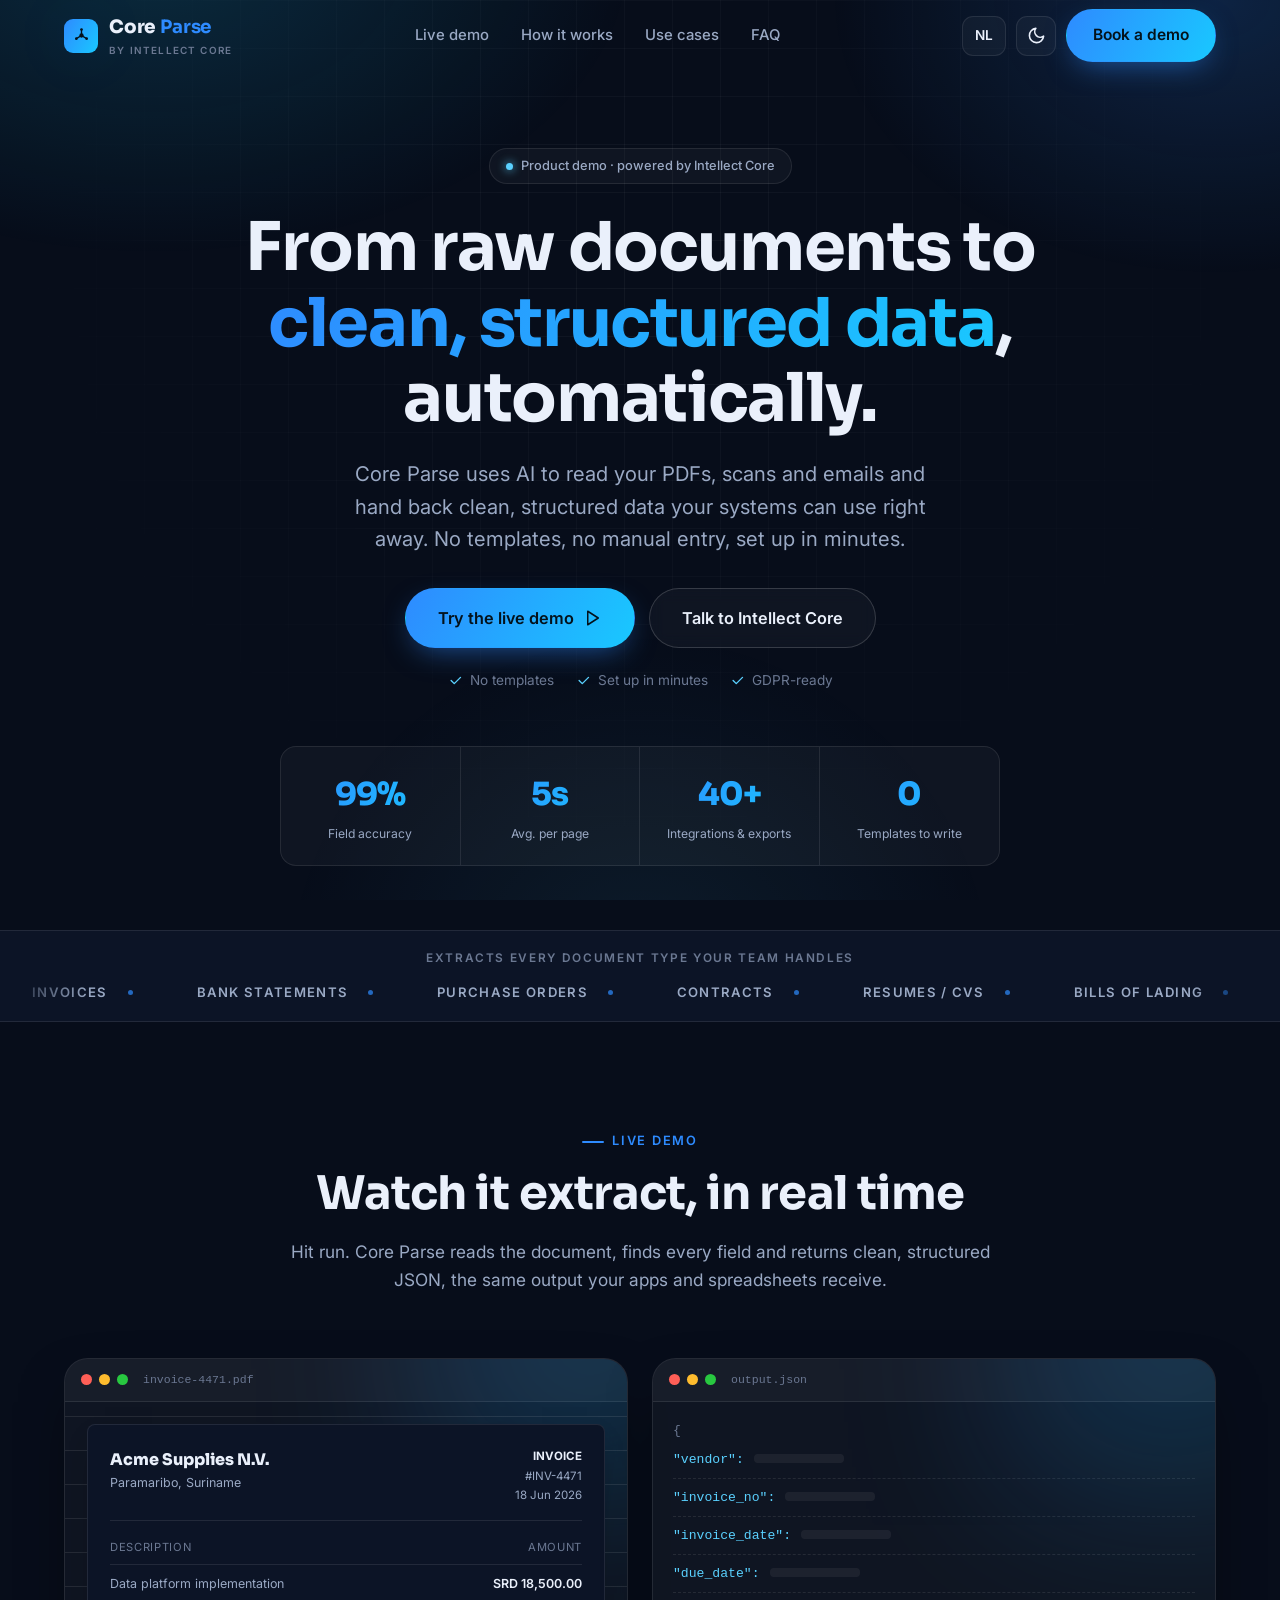
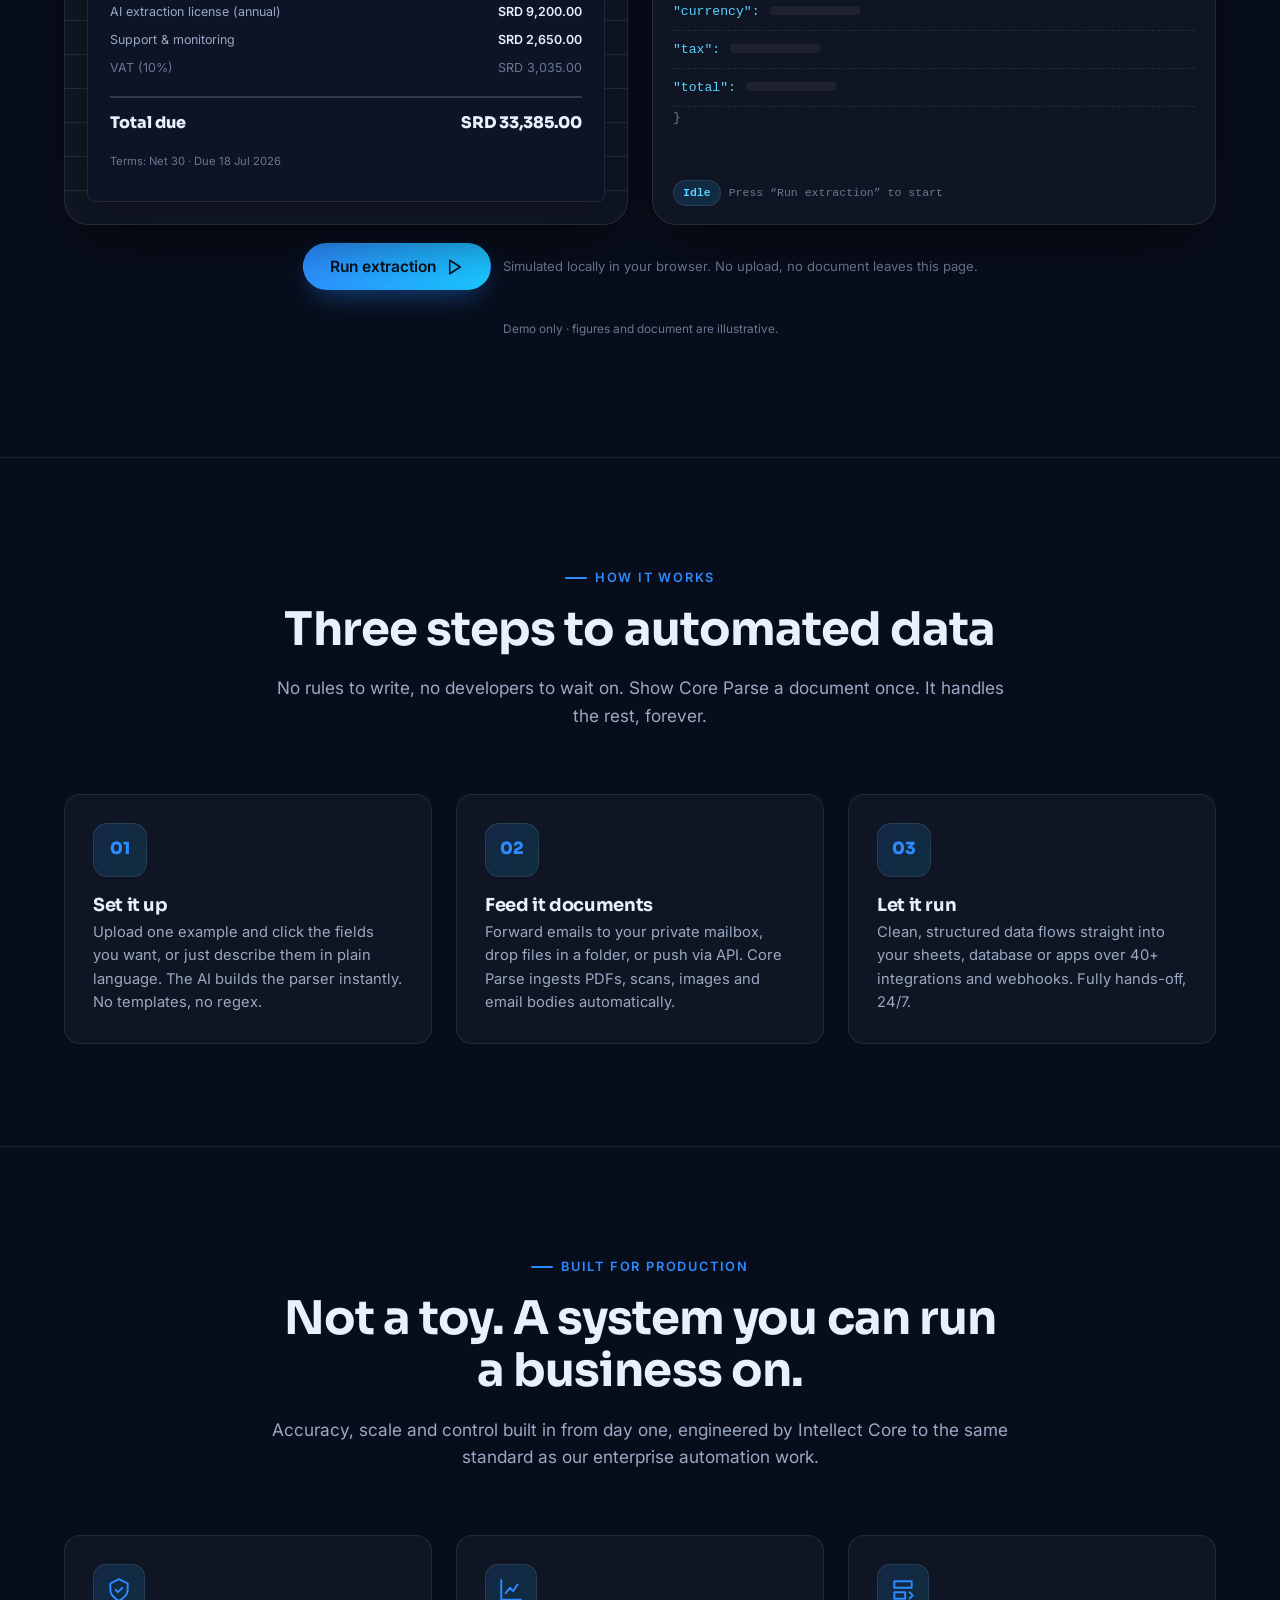
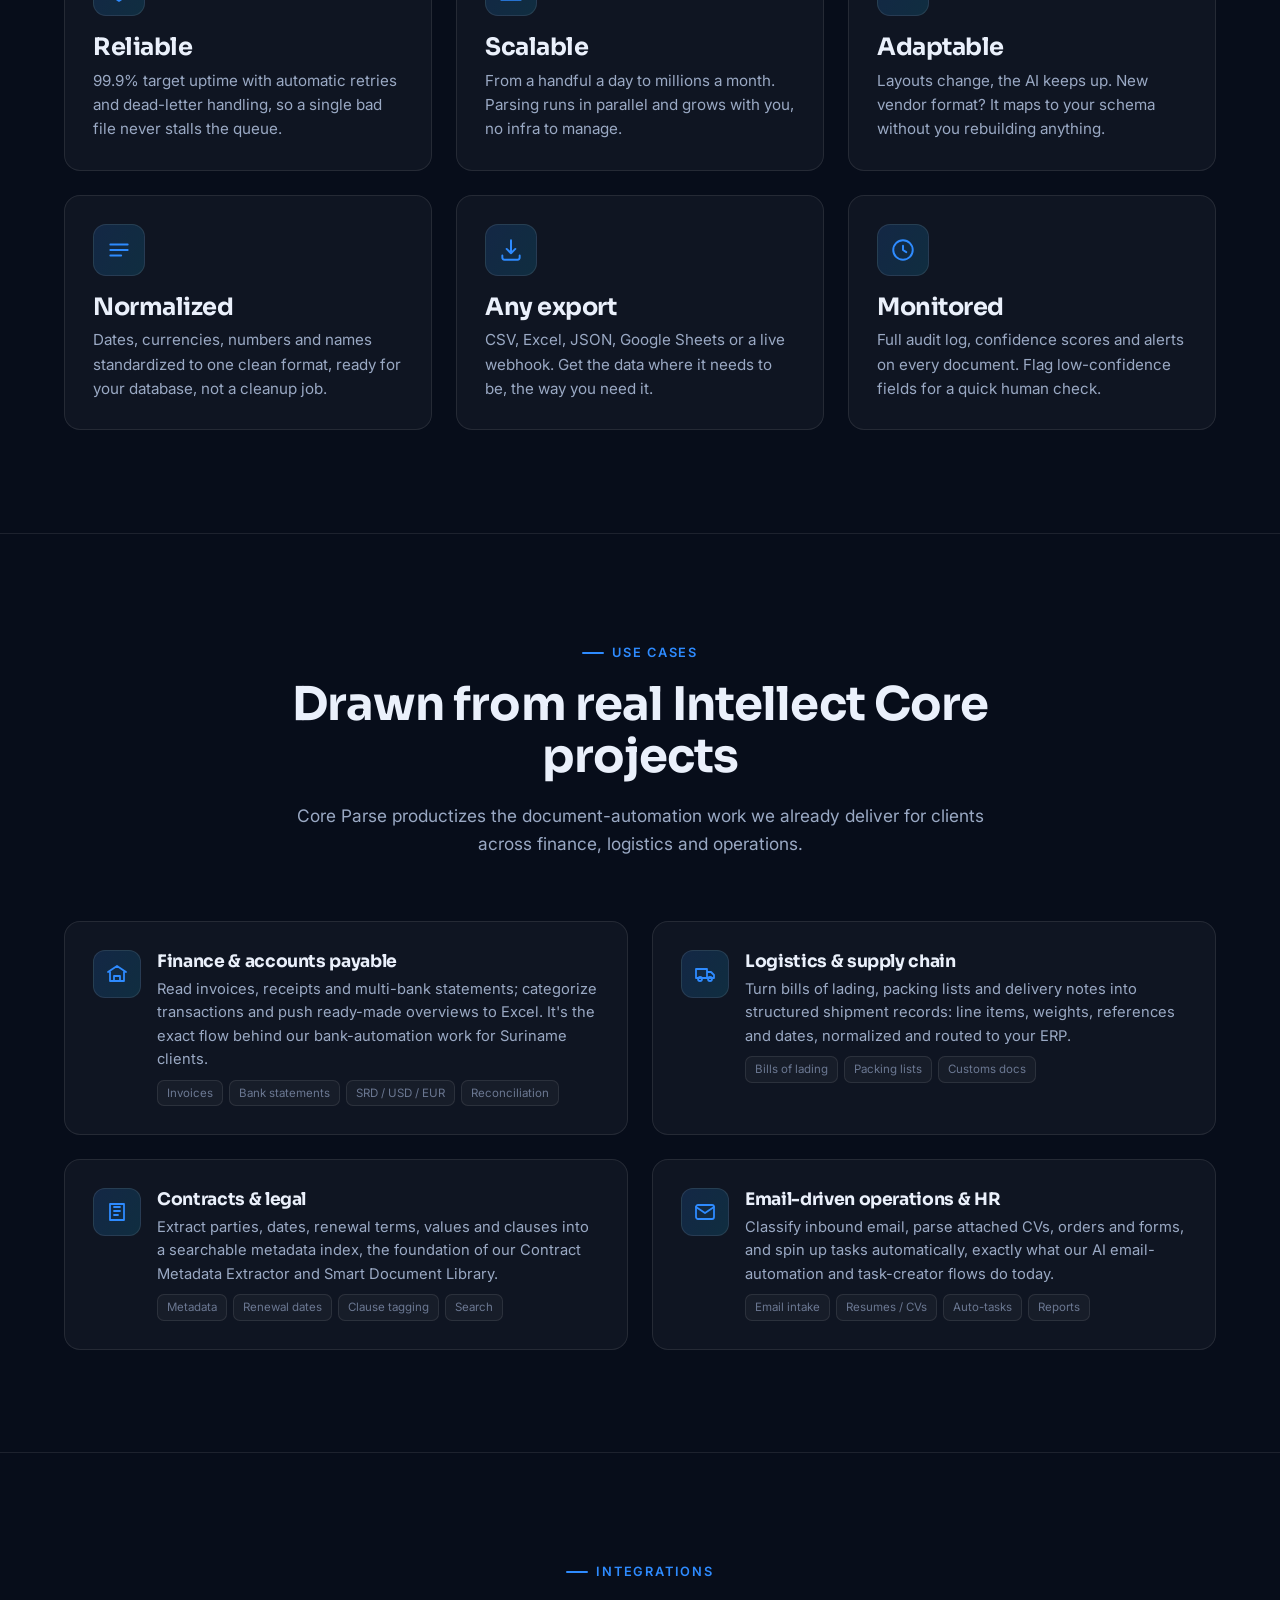
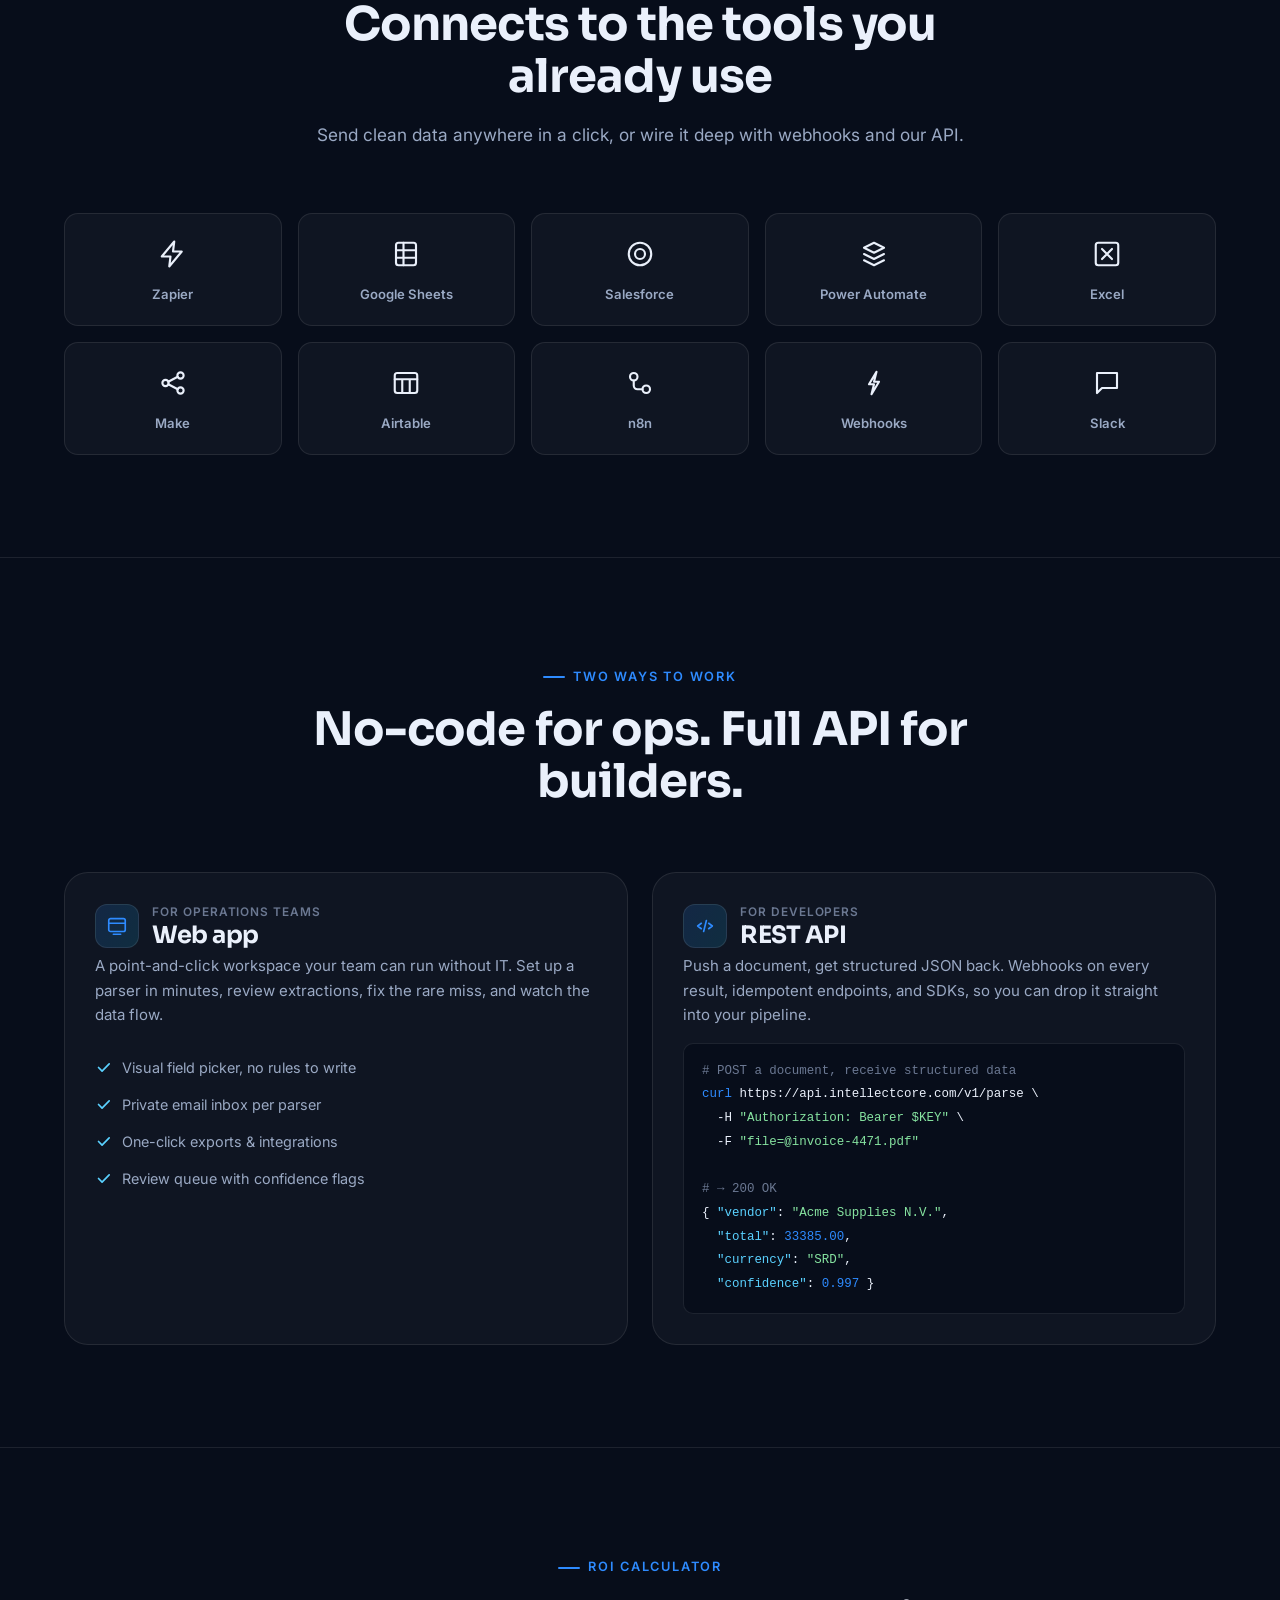
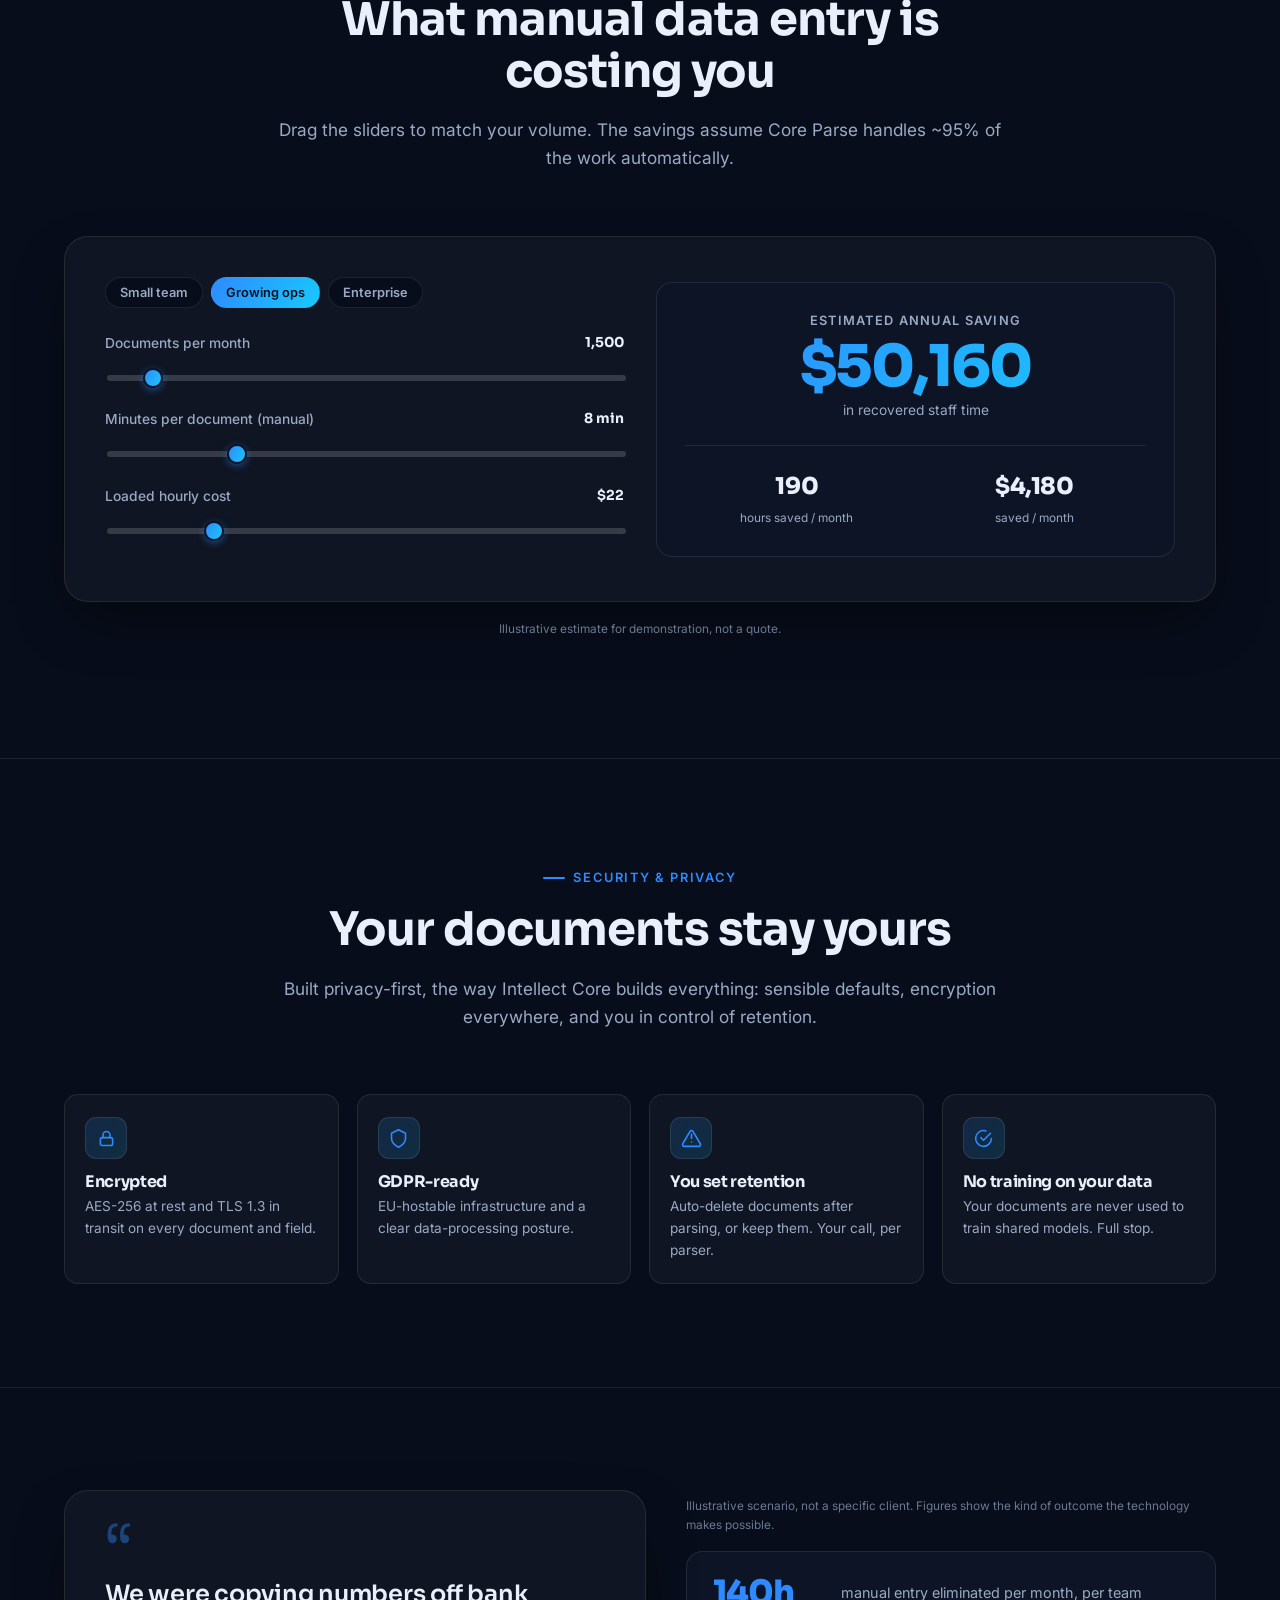
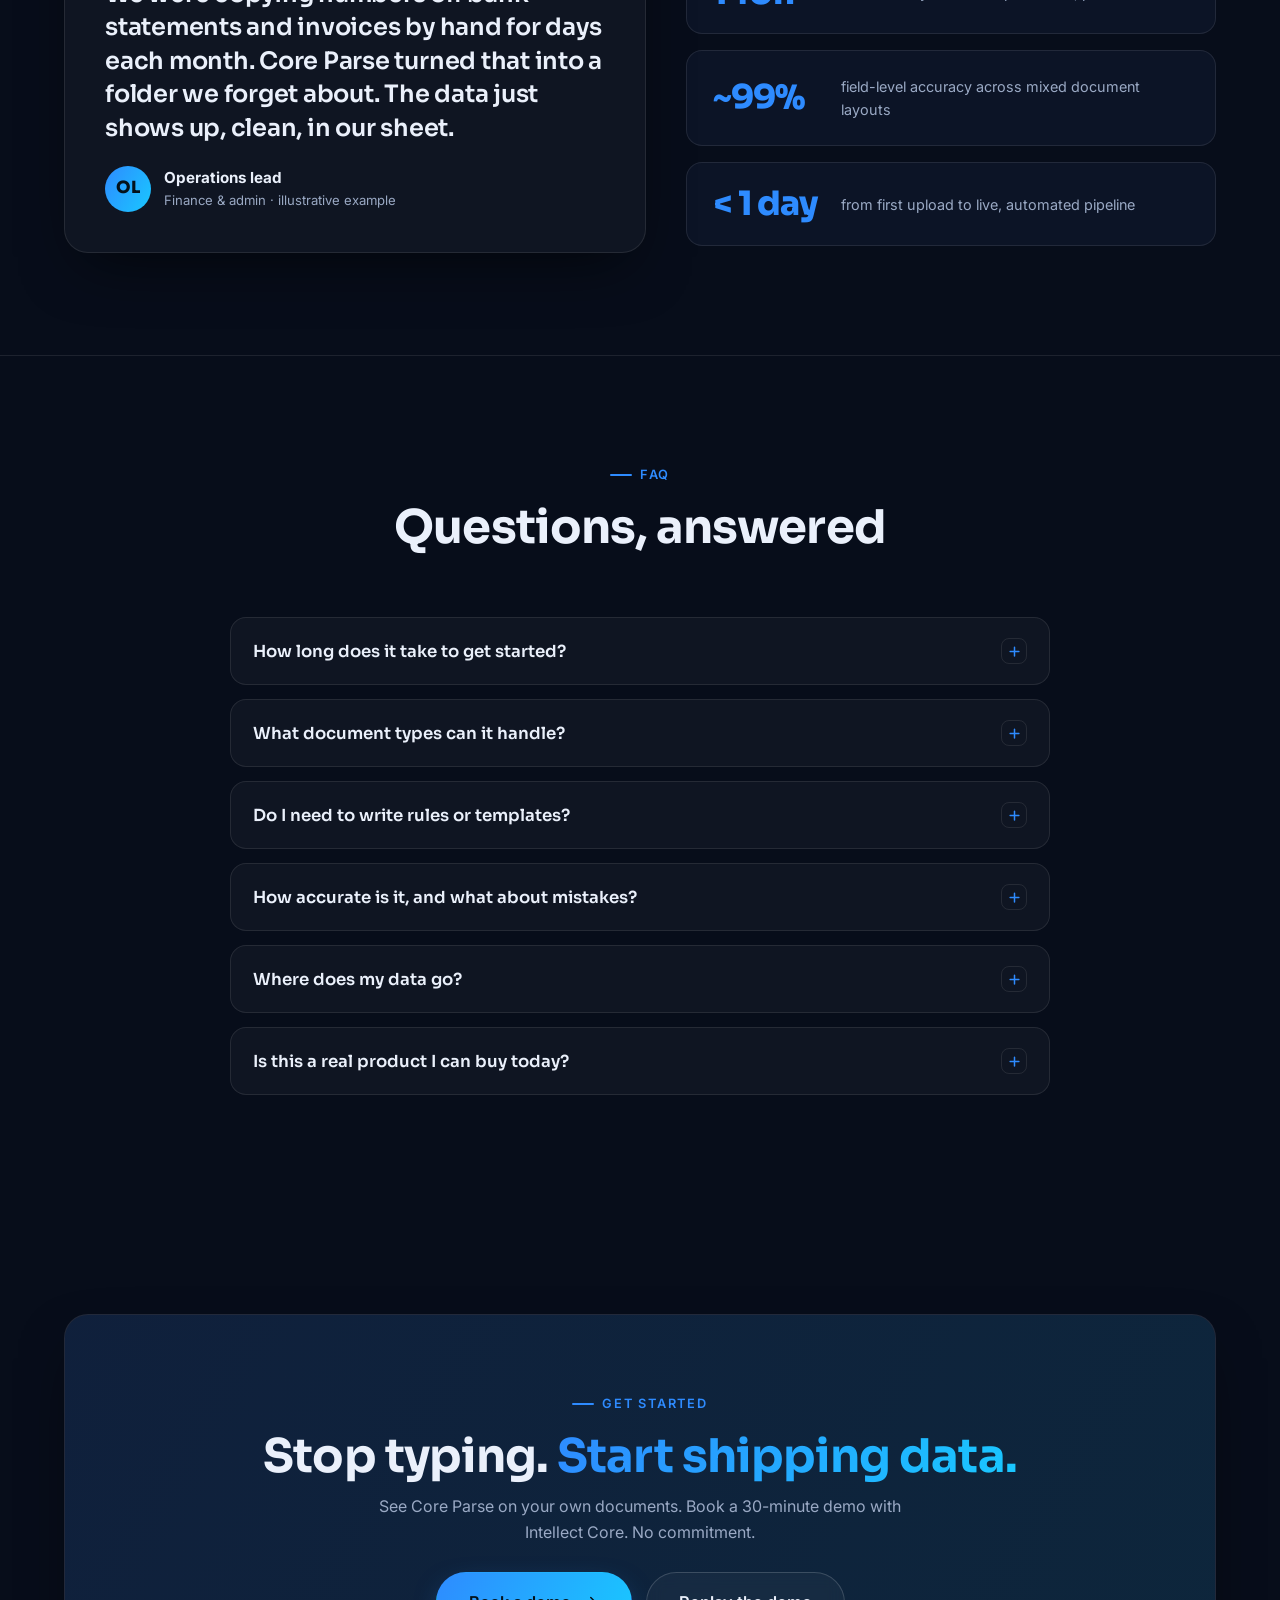
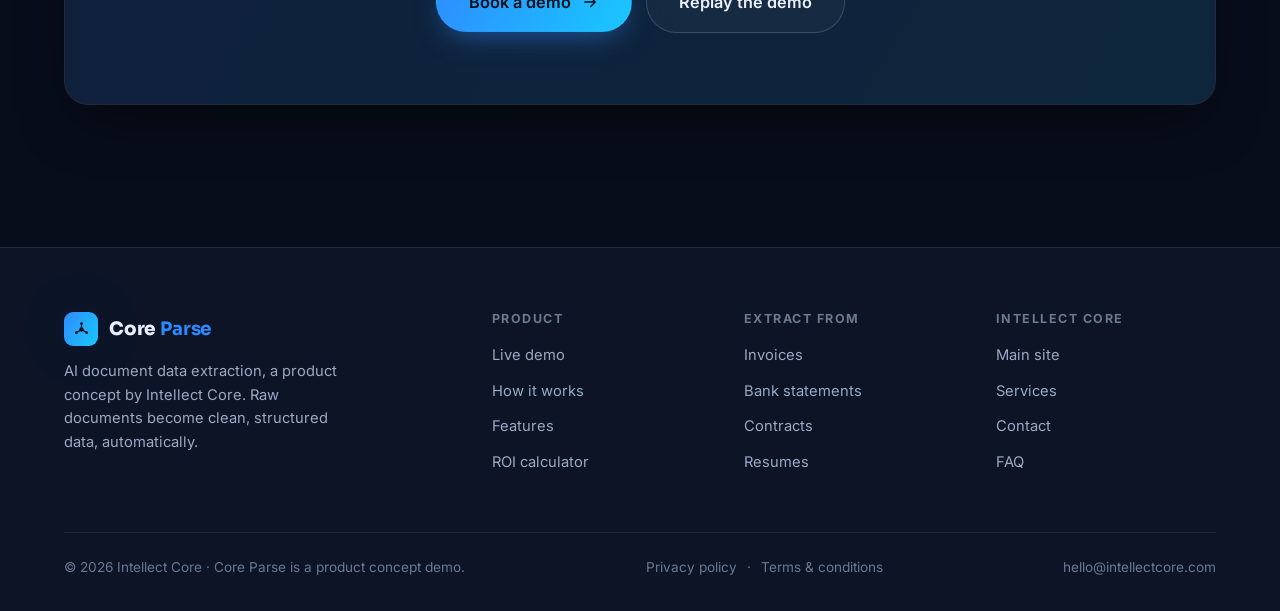
==== commit 5a00f0e8: "Simplify sites, add NL to Core Parse, add legal pages, drop em-dashes Main site: remove AI-gap secti" ====
--- a/website/main/technical/demo/index.html
+++ b/website/main/technical/demo/index.html
@@ -1,17 +1,17 @@
 <!DOCTYPE html>
-<html lang="en" data-theme="dark">
+<html lang="en" data-lang="en" data-theme="dark">
 <head>
 <meta charset="UTF-8" />
 <meta name="viewport" content="width=device-width, initial-scale=1.0" />
-<title>Core Parse — AI Document Data Extraction · by Intellect Core</title>
-<meta name="description" content="Core Parse by Intellect Core: AI data extraction that reads PDFs, scans and emails and returns clean, structured data your systems can use — no templates, no manual entry, set up in minutes." />
+<title>Core Parse · AI Document Data Extraction · by Intellect Core</title>
+<meta name="description" content="Core Parse by Intellect Core: AI data extraction that reads PDFs, scans and emails and returns clean, structured data your systems can use. No templates, no manual entry, set up in minutes." />
 <meta name="robots" content="noindex, nofollow" />
 <meta name="theme-color" content="#070d1a" />
 <!-- Open Graph -->
 <meta property="og:type" content="website" />
-<meta property="og:site_name" content="Core Parse — by Intellect Core" />
-<meta property="og:title" content="Core Parse — AI Document Data Extraction" />
-<meta property="og:description" content="AI data extraction that turns documents into clean, structured data — by Intellect Core." />
+<meta property="og:site_name" content="Core Parse · by Intellect Core" />
+<meta property="og:title" content="Core Parse · AI Document Data Extraction" />
+<meta property="og:description" content="AI data extraction that turns documents into clean, structured data, by Intellect Core." />
 <meta property="og:image" content="../../logo.svg" />
 <link rel="icon" type="image/svg+xml" href="../../favicon.svg" />
 <link rel="preconnect" href="https://fonts.googleapis.com" />
@@ -111,6 +111,8 @@
 .theme-toggle{width:40px;height:40px;display:grid;place-items:center;border-radius:11px;background:var(--bg-card);border:1px solid var(--border);color:var(--text);cursor:pointer;transition:border-color .2s,transform .2s,color .2s}
 .theme-toggle:hover{border-color:var(--accent);color:var(--accent);transform:rotate(15deg)}
 .theme-toggle svg{width:19px;height:19px}
+.lang-toggle{height:40px;min-width:40px;padding:0 12px;display:grid;place-items:center;border-radius:11px;background:var(--bg-card);border:1px solid var(--border);color:var(--text);cursor:pointer;font:inherit;font-weight:600;font-size:.85rem;transition:border-color .2s,color .2s}
+.lang-toggle:hover{border-color:var(--accent);color:var(--accent)}
 .theme-toggle .icon-sun{display:none}
 [data-theme="light"] .theme-toggle .icon-sun{display:block}
 [data-theme="light"] .theme-toggle .icon-moon{display:none}
@@ -358,7 +360,10 @@
 .footer-grid ul a{color:var(--text-muted);font-size:.92rem;transition:color .2s}
 .footer-grid ul a:hover{color:var(--accent)}
 .footer-about p{color:var(--text-muted);font-size:.92rem;max-width:280px;margin-top:14px}
-.footer-bottom{display:flex;flex-wrap:wrap;gap:12px;justify-content:space-between;align-items:center;margin-top:48px;padding-top:24px;border-top:1px solid var(--border);color:var(--text-dim);font-size:.85rem}
+.footer-bottom{display:flex;flex-wrap:wrap;gap:12px 20px;justify-content:space-between;align-items:center;margin-top:48px;padding-top:24px;border-top:1px solid var(--border);color:var(--text-dim);font-size:.85rem}
+.footer-legal{display:flex;gap:10px;align-items:center;flex-wrap:wrap}
+.footer-legal a{color:var(--text-dim);transition:color .2s}
+.footer-legal a:hover{color:var(--accent)}
 
 /* Reveal */
 .rv{opacity:0;transform:translateY(24px);transition:opacity .7s var(--ease),transform .7s var(--ease)}
@@ -382,21 +387,19 @@
     </a>
     <nav aria-label="Main menu">
       <ul class="nav-links" id="navLinks">
-        <li><a href="#demo">Live demo</a></li>
-        <li><a href="#how">How it works</a></li>
-        <li><a href="#product">Product</a></li>
-        <li><a href="#usecases">Use cases</a></li>
-        <li><a href="#integrations">Integrations</a></li>
-        <li><a href="#roi">ROI</a></li>
-        <li><a href="#faq">FAQ</a></li>
+        <li><a data-i18n="nav.demo" href="#demo">Live demo</a></li>
+        <li><a data-i18n="nav.how" href="#how">How it works</a></li>
+        <li><a data-i18n="nav.uc" href="#usecases">Use cases</a></li>
+        <li><a data-i18n="nav.faq" href="#faq">FAQ</a></li>
       </ul>
     </nav>
     <div class="nav-actions">
+      <button class="lang-toggle" id="langToggle" title="English / Nederlands" aria-label="Schakel naar Nederlands">NL</button>
       <button class="theme-toggle" id="themeToggle" aria-label="Toggle light/dark theme" title="Toggle theme">
         <svg class="icon-sun" viewBox="0 0 24 24" fill="none" stroke="currentColor" stroke-width="2" stroke-linecap="round"><circle cx="12" cy="12" r="4"/><path d="M12 2v2M12 20v2M4.9 4.9l1.4 1.4M17.7 17.7l1.4 1.4M2 12h2M20 12h2M4.9 19.1l1.4-1.4M17.7 6.3l1.4-1.4"/></svg>
         <svg class="icon-moon" viewBox="0 0 24 24" fill="none" stroke="currentColor" stroke-width="2" stroke-linecap="round" stroke-linejoin="round"><path d="M21 12.8A9 9 0 1 1 11.2 3a7 7 0 0 0 9.8 9.8z"/></svg>
       </button>
-      <a class="btn btn-primary cta-nav-desktop" href="../../index.html#contact">Book a demo</a>
+      <a data-i18n="cta.booknav" class="btn btn-primary cta-nav-desktop" href="../../index.html#contact">Book a demo</a>
       <button class="nav-toggle" id="navToggle" aria-label="Menu" aria-expanded="false"><span></span></button>
     </div>
   </div>
@@ -408,49 +411,49 @@
   <section class="hero">
     <div class="hero-grid" aria-hidden="true"></div>
     <div class="container hero-inner">
-      <div class="badge rv"><span class="dot"></span> Product demo · powered by Intellect Core</div>
-      <h1 class="rv d1">From raw documents to <em class="gradient-text">clean, structured data</em> — automatically.</h1>
-      <p class="lead rv d2">Core Parse uses AI to read your PDFs, scans and emails and hand back clean, structured data your systems can use right away — no templates, no manual entry, set up in minutes.</p>
+      <div class="badge rv"><span class="dot"></span> <span data-i18n="h.badge">Product demo · powered by Intellect Core</span></div>
+      <h1 data-i18n="h.h1" class="rv d1">From raw documents to <em class="gradient-text">clean, structured data</em>, automatically.</h1>
+      <p data-i18n="h.lead" class="lead rv d2">Core Parse uses AI to read your PDFs, scans and emails and hand back clean, structured data your systems can use right away. No templates, no manual entry, set up in minutes.</p>
       <div class="hero-cta rv d3">
-        <a href="#demo" class="btn btn-primary btn-lg">Try the live demo <svg viewBox="0 0 24 24" fill="none" stroke="currentColor" stroke-width="2" stroke-linecap="round" stroke-linejoin="round"><path d="M5 3l14 9-14 9V3z"/></svg></a>
-        <a href="../../index.html#contact" class="btn btn-ghost btn-lg">Talk to Intellect Core</a>
+        <a href="#demo" class="btn btn-primary btn-lg"><span data-i18n="h.cta1">Try the live demo</span> <svg viewBox="0 0 24 24" fill="none" stroke="currentColor" stroke-width="2" stroke-linecap="round" stroke-linejoin="round"><path d="M5 3l14 9-14 9V3z"/></svg></a>
+        <a data-i18n="h.cta2" href="../../index.html#contact" class="btn btn-ghost btn-lg">Talk to Intellect Core</a>
       </div>
       <div class="hero-trust rv d4">
-        <span><svg viewBox="0 0 24 24" fill="none" stroke="currentColor" stroke-width="2.2" stroke-linecap="round" stroke-linejoin="round"><path d="M5 12l5 5L20 7"/></svg> No templates</span>
-        <span><svg viewBox="0 0 24 24" fill="none" stroke="currentColor" stroke-width="2.2" stroke-linecap="round" stroke-linejoin="round"><path d="M5 12l5 5L20 7"/></svg> Set up in minutes</span>
-        <span><svg viewBox="0 0 24 24" fill="none" stroke="currentColor" stroke-width="2.2" stroke-linecap="round" stroke-linejoin="round"><path d="M5 12l5 5L20 7"/></svg> GDPR-ready</span>
+        <span><svg viewBox="0 0 24 24" fill="none" stroke="currentColor" stroke-width="2.2" stroke-linecap="round" stroke-linejoin="round"><path d="M5 12l5 5L20 7"/></svg> <span data-i18n="h.t1">No templates</span></span>
+        <span><svg viewBox="0 0 24 24" fill="none" stroke="currentColor" stroke-width="2.2" stroke-linecap="round" stroke-linejoin="round"><path d="M5 12l5 5L20 7"/></svg> <span data-i18n="h.t2">Set up in minutes</span></span>
+        <span><svg viewBox="0 0 24 24" fill="none" stroke="currentColor" stroke-width="2.2" stroke-linecap="round" stroke-linejoin="round"><path d="M5 12l5 5L20 7"/></svg> <span data-i18n="h.t3">GDPR-ready</span></span>
       </div>
       <div class="hmet rv d4">
-        <div class="met"><div class="mn gradient-text"><span data-count="99" data-suffix="%">0</span></div><div class="ml">Field accuracy</div></div>
-        <div class="met"><div class="mn gradient-text"><span data-count="5" data-suffix="s">0</span></div><div class="ml">Avg. per page</div></div>
-        <div class="met"><div class="mn gradient-text"><span data-count="40" data-suffix="+">0</span></div><div class="ml">Integrations &amp; exports</div></div>
-        <div class="met"><div class="mn gradient-text"><span data-count="0">0</span></div><div class="ml">Templates to write</div></div>
+        <div class="met"><div class="mn gradient-text"><span data-count="99" data-suffix="%">0</span></div><div data-i18n="h.m1" class="ml">Field accuracy</div></div>
+        <div class="met"><div class="mn gradient-text"><span data-count="5" data-suffix="s">0</span></div><div data-i18n="h.m2" class="ml">Avg. per page</div></div>
+        <div class="met"><div class="mn gradient-text"><span data-count="40" data-suffix="+">0</span></div><div data-i18n="h.m3" class="ml">Integrations &amp; exports</div></div>
+        <div class="met"><div class="mn gradient-text"><span data-count="0">0</span></div><div data-i18n="h.m4" class="ml">Templates to write</div></div>
       </div>
     </div>
   </section>
 
   <!-- MARQUEE -->
   <div class="mwrap">
-    <div class="container"><div class="mlabel">Extracts every document type your team handles</div></div>
+    <div class="container"><div data-i18n="mq.label" class="mlabel">Extracts every document type your team handles</div></div>
     <div class="mtrack">
-      <span class="mi">Invoices<span class="ms"></span></span>
-      <span class="mi">Bank statements<span class="ms"></span></span>
-      <span class="mi">Purchase orders<span class="ms"></span></span>
-      <span class="mi">Contracts<span class="ms"></span></span>
-      <span class="mi">Resumes / CVs<span class="ms"></span></span>
-      <span class="mi">Bills of lading<span class="ms"></span></span>
-      <span class="mi">Receipts<span class="ms"></span></span>
-      <span class="mi">ID documents<span class="ms"></span></span>
-      <span class="mi">Email enquiries<span class="ms"></span></span>
-      <span class="mi">Invoices<span class="ms"></span></span>
-      <span class="mi">Bank statements<span class="ms"></span></span>
-      <span class="mi">Purchase orders<span class="ms"></span></span>
-      <span class="mi">Contracts<span class="ms"></span></span>
-      <span class="mi">Resumes / CVs<span class="ms"></span></span>
-      <span class="mi">Bills of lading<span class="ms"></span></span>
-      <span class="mi">Receipts<span class="ms"></span></span>
-      <span class="mi">ID documents<span class="ms"></span></span>
-      <span class="mi">Email enquiries<span class="ms"></span></span>
+      <span class="mi"><span data-i18n="doc.inv">Invoices</span><span class="ms"></span></span>
+      <span class="mi"><span data-i18n="doc.bank">Bank statements</span><span class="ms"></span></span>
+      <span class="mi"><span data-i18n="doc.po">Purchase orders</span><span class="ms"></span></span>
+      <span class="mi"><span data-i18n="doc.contr">Contracts</span><span class="ms"></span></span>
+      <span class="mi"><span data-i18n="doc.cv">Resumes / CVs</span><span class="ms"></span></span>
+      <span class="mi"><span data-i18n="doc.bol">Bills of lading</span><span class="ms"></span></span>
+      <span class="mi"><span data-i18n="doc.rec">Receipts</span><span class="ms"></span></span>
+      <span class="mi"><span data-i18n="doc.id">ID documents</span><span class="ms"></span></span>
+      <span class="mi"><span data-i18n="doc.eml">Email enquiries</span><span class="ms"></span></span>
+      <span class="mi"><span data-i18n="doc.inv">Invoices</span><span class="ms"></span></span>
+      <span class="mi"><span data-i18n="doc.bank">Bank statements</span><span class="ms"></span></span>
+      <span class="mi"><span data-i18n="doc.po">Purchase orders</span><span class="ms"></span></span>
+      <span class="mi"><span data-i18n="doc.contr">Contracts</span><span class="ms"></span></span>
+      <span class="mi"><span data-i18n="doc.cv">Resumes / CVs</span><span class="ms"></span></span>
+      <span class="mi"><span data-i18n="doc.bol">Bills of lading</span><span class="ms"></span></span>
+      <span class="mi"><span data-i18n="doc.rec">Receipts</span><span class="ms"></span></span>
+      <span class="mi"><span data-i18n="doc.id">ID documents</span><span class="ms"></span></span>
+      <span class="mi"><span data-i18n="doc.eml">Email enquiries</span><span class="ms"></span></span>
     </div>
   </div>
 
@@ -458,9 +461,9 @@
   <section id="demo" class="section">
     <div class="container">
       <div class="section-head center rv">
-        <div class="eyebrow">Live demo</div>
-        <h2>Watch it extract, in real time</h2>
-        <p>Hit run. Core Parse reads the document, finds every field and returns clean, structured JSON — the same output your apps and spreadsheets receive.</p>
+        <div data-i18n="dm.eyebrow" class="eyebrow">Live demo</div>
+        <h2 data-i18n="dm.h2">Watch it extract, in real time</h2>
+        <p data-i18n="dm.p">Hit run. Core Parse reads the document, finds every field and returns clean, structured JSON, the same output your apps and spreadsheets receive.</p>
       </div>
       <div class="demo-wrap rv">
         <!-- Document -->
@@ -481,7 +484,7 @@
                 </div>
               </div>
               <div class="doc-row lbl"><span>Description</span><span>Amount</span></div>
-              <div class="doc-row"><span>Data platform — implementation</span><b>SRD 18,500.00</b></div>
+              <div class="doc-row"><span>Data platform implementation</span><b>SRD 18,500.00</b></div>
               <div class="doc-row"><span>AI extraction license (annual)</span><b>SRD 9,200.00</b></div>
               <div class="doc-row"><span>Support &amp; monitoring</span><b>SRD 2,650.00</b></div>
               <div class="doc-row" style="color:var(--text-dim)"><span>VAT (10%)</span><span>SRD 3,035.00</span></div>
@@ -522,10 +525,10 @@
         </div>
       </div>
       <div class="demo-actions">
-        <button class="btn btn-primary" id="runDemo">Run extraction <svg viewBox="0 0 24 24" fill="none" stroke="currentColor" stroke-width="2" stroke-linecap="round" stroke-linejoin="round"><path d="M5 3l14 9-14 9V3z"/></svg></button>
-        <span class="hint">Simulated locally in your browser — no upload, no document leaves this page.</span>
-      </div>
-      <p class="demo-note">Demo only · figures and document are illustrative.</p>
+        <button class="btn btn-primary" id="runDemo"><span data-i18n="dm.run">Run extraction</span> <svg viewBox="0 0 24 24" fill="none" stroke="currentColor" stroke-width="2" stroke-linecap="round" stroke-linejoin="round"><path d="M5 3l14 9-14 9V3z"/></svg></button>
+        <span data-i18n="dm.hint" class="hint">Simulated locally in your browser. No upload, no document leaves this page.</span>
+      </div>
+      <p data-i18n="dm.note" class="demo-note">Demo only · figures and document are illustrative.</p>
     </div>
   </section>
 
@@ -535,14 +538,14 @@
   <section id="how" class="section">
     <div class="container">
       <div class="section-head center rv">
-        <div class="eyebrow">How it works</div>
-        <h2>Three steps to automated data</h2>
-        <p>No rules to write, no developers to wait on. Show Core Parse a document once — it handles the rest, forever.</p>
+        <div data-i18n="hw.eyebrow" class="eyebrow">How it works</div>
+        <h2 data-i18n="hw.h2">Three steps to automated data</h2>
+        <p data-i18n="hw.p">No rules to write, no developers to wait on. Show Core Parse a document once. It handles the rest, forever.</p>
       </div>
       <div class="steps">
-        <div class="card step rv"><div class="num">01</div><h4>Set it up</h4><p>Upload one example and click the fields you want — or just describe them in plain language. The AI builds the parser instantly. No templates, no regex.</p></div>
-        <div class="card step rv d1"><div class="num">02</div><h4>Feed it documents</h4><p>Forward emails to your private mailbox, drop files in a folder, or push via API. Core Parse ingests PDFs, scans, images and email bodies automatically.</p></div>
-        <div class="card step rv d2"><div class="num">03</div><h4>Let it run</h4><p>Clean, structured data flows straight into your sheets, database or apps over 40+ integrations and webhooks — fully hands-off, 24/7.</p></div>
+        <div class="card step rv"><div class="num">01</div><h4 data-i18n="hw.s1h">Set it up</h4><p data-i18n="hw.s1p">Upload one example and click the fields you want, or just describe them in plain language. The AI builds the parser instantly. No templates, no regex.</p></div>
+        <div class="card step rv d1"><div class="num">02</div><h4 data-i18n="hw.s2h">Feed it documents</h4><p data-i18n="hw.s2p">Forward emails to your private mailbox, drop files in a folder, or push via API. Core Parse ingests PDFs, scans, images and email bodies automatically.</p></div>
+        <div class="card step rv d2"><div class="num">03</div><h4 data-i18n="hw.s3h">Let it run</h4><p data-i18n="hw.s3p">Clean, structured data flows straight into your sheets, database or apps over 40+ integrations and webhooks. Fully hands-off, 24/7.</p></div>
       </div>
     </div>
   </section>
@@ -553,40 +556,40 @@
   <section id="product" class="section">
     <div class="container">
       <div class="section-head center rv">
-        <div class="eyebrow">Built for production</div>
-        <h2>Not a toy. A system you can run a business on.</h2>
-        <p>Accuracy, scale and control built in from day one — engineered by Intellect Core to the same standard as our enterprise automation work.</p>
+        <div data-i18n="pr.eyebrow" class="eyebrow">Built for production</div>
+        <h2 data-i18n="pr.h2">Not a toy. A system you can run a business on.</h2>
+        <p data-i18n="pr.p">Accuracy, scale and control built in from day one, engineered by Intellect Core to the same standard as our enterprise automation work.</p>
       </div>
       <div class="grid grid-3">
         <article class="card cap rv">
           <div class="icon"><svg viewBox="0 0 24 24" fill="none" stroke="currentColor" stroke-width="1.8" stroke-linecap="round" stroke-linejoin="round"><path d="M12 2 4 6v6c0 5 3.5 7.5 8 10 4.5-2.5 8-5 8-10V6l-8-4z"/><path d="M9 12l2 2 4-4"/></svg></div>
-          <h3>Reliable</h3>
-          <p>99.9% target uptime with automatic retries and dead-letter handling, so a single bad file never stalls the queue.</p>
+          <h3 data-i18n="pr.c1h">Reliable</h3>
+          <p data-i18n="pr.c1p">99.9% target uptime with automatic retries and dead-letter handling, so a single bad file never stalls the queue.</p>
         </article>
         <article class="card cap rv d1">
           <div class="icon"><svg viewBox="0 0 24 24" fill="none" stroke="currentColor" stroke-width="1.8" stroke-linecap="round" stroke-linejoin="round"><path d="M3 3v18h18"/><path d="M7 15l4-5 3 3 4-6"/></svg></div>
-          <h3>Scalable</h3>
-          <p>From a handful a day to millions a month. Parsing runs in parallel and grows with you — no infra to manage.</p>
+          <h3 data-i18n="pr.c2h">Scalable</h3>
+          <p data-i18n="pr.c2p">From a handful a day to millions a month. Parsing runs in parallel and grows with you, no infra to manage.</p>
         </article>
         <article class="card cap rv d2">
           <div class="icon"><svg viewBox="0 0 24 24" fill="none" stroke="currentColor" stroke-width="1.8" stroke-linecap="round" stroke-linejoin="round"><path d="M4 4h16v6H4zM4 14h10v6H4z"/><path d="M18 14l3 3-3 3"/></svg></div>
-          <h3>Adaptable</h3>
-          <p>Layouts change, the AI keeps up. New vendor format? It maps to your schema without you rebuilding anything.</p>
+          <h3 data-i18n="pr.c3h">Adaptable</h3>
+          <p data-i18n="pr.c3p">Layouts change, the AI keeps up. New vendor format? It maps to your schema without you rebuilding anything.</p>
         </article>
         <article class="card cap rv">
           <div class="icon"><svg viewBox="0 0 24 24" fill="none" stroke="currentColor" stroke-width="1.8" stroke-linecap="round" stroke-linejoin="round"><path d="M4 7h16M4 12h16M4 17h10"/></svg></div>
-          <h3>Normalized</h3>
-          <p>Dates, currencies, numbers and names standardized to one clean format — ready for your database, not a cleanup job.</p>
+          <h3 data-i18n="pr.c4h">Normalized</h3>
+          <p data-i18n="pr.c4p">Dates, currencies, numbers and names standardized to one clean format, ready for your database, not a cleanup job.</p>
         </article>
         <article class="card cap rv d1">
           <div class="icon"><svg viewBox="0 0 24 24" fill="none" stroke="currentColor" stroke-width="1.8" stroke-linecap="round" stroke-linejoin="round"><path d="M12 3v12M8 11l4 4 4-4M4 17v2a2 2 0 0 0 2 2h12a2 2 0 0 0 2-2v-2"/></svg></div>
-          <h3>Any export</h3>
-          <p>CSV, Excel, JSON, Google Sheets or a live webhook — get the data where it needs to be, the way you need it.</p>
+          <h3 data-i18n="pr.c5h">Any export</h3>
+          <p data-i18n="pr.c5p">CSV, Excel, JSON, Google Sheets or a live webhook. Get the data where it needs to be, the way you need it.</p>
         </article>
         <article class="card cap rv d2">
           <div class="icon"><svg viewBox="0 0 24 24" fill="none" stroke="currentColor" stroke-width="1.8" stroke-linecap="round" stroke-linejoin="round"><path d="M12 8v4l3 2"/><circle cx="12" cy="12" r="9"/></svg></div>
-          <h3>Monitored</h3>
-          <p>Full audit log, confidence scores and alerts on every document. Flag low-confidence fields for a quick human check.</p>
+          <h3 data-i18n="pr.c6h">Monitored</h3>
+          <p data-i18n="pr.c6p">Full audit log, confidence scores and alerts on every document. Flag low-confidence fields for a quick human check.</p>
         </article>
       </div>
     </div>
@@ -598,17 +601,17 @@
   <section id="usecases" class="section">
     <div class="container">
       <div class="section-head center rv">
-        <div class="eyebrow">Use cases</div>
-        <h2>Drawn from real Intellect Core projects</h2>
-        <p>Core Parse productizes the document-automation work we already deliver for clients across finance, logistics and operations.</p>
+        <div data-i18n="uc.eyebrow" class="eyebrow">Use cases</div>
+        <h2 data-i18n="uc.h2">Drawn from real Intellect Core projects</h2>
+        <p data-i18n="uc.p">Core Parse productizes the document-automation work we already deliver for clients across finance, logistics and operations.</p>
       </div>
       <div class="grid grid-2">
         <div class="card rv">
           <div class="uc">
             <span class="uc-ic"><svg viewBox="0 0 24 24" fill="none" stroke="currentColor" stroke-width="1.8" stroke-linecap="round" stroke-linejoin="round"><path d="M3 10l9-6 9 6M5 10v9h14v-9M9 19v-5h6v5"/></svg></span>
             <div>
-              <h4>Finance &amp; accounts payable</h4>
-              <p>Read invoices, receipts and multi-bank statements; categorize transactions and push ready-made overviews to Excel — the exact flow behind our bank-automation work for Suriname clients.</p>
+              <h4 data-i18n="uc.c1h">Finance &amp; accounts payable</h4>
+              <p data-i18n="uc.c1p">Read invoices, receipts and multi-bank statements; categorize transactions and push ready-made overviews to Excel. It's the exact flow behind our bank-automation work for Suriname clients.</p>
               <div class="uc-tags"><span>Invoices</span><span>Bank statements</span><span>SRD / USD / EUR</span><span>Reconciliation</span></div>
             </div>
           </div>
@@ -617,8 +620,8 @@
           <div class="uc">
             <span class="uc-ic"><svg viewBox="0 0 24 24" fill="none" stroke="currentColor" stroke-width="1.8" stroke-linecap="round" stroke-linejoin="round"><path d="M3 7h11v9H3zM14 10h4l3 3v3h-7M7 19a2 2 0 1 0 0-4 2 2 0 0 0 0 4zM17 19a2 2 0 1 0 0-4 2 2 0 0 0 0 4z"/></svg></span>
             <div>
-              <h4>Logistics &amp; supply chain</h4>
-              <p>Turn bills of lading, packing lists and delivery notes into structured shipment records — line items, weights, references and dates, normalized and routed to your ERP.</p>
+              <h4 data-i18n="uc.c2h">Logistics &amp; supply chain</h4>
+              <p data-i18n="uc.c2p">Turn bills of lading, packing lists and delivery notes into structured shipment records: line items, weights, references and dates, normalized and routed to your ERP.</p>
               <div class="uc-tags"><span>Bills of lading</span><span>Packing lists</span><span>Customs docs</span></div>
             </div>
           </div>
@@ -627,8 +630,8 @@
           <div class="uc">
             <span class="uc-ic"><svg viewBox="0 0 24 24" fill="none" stroke="currentColor" stroke-width="1.8" stroke-linecap="round" stroke-linejoin="round"><path d="M9 7h6M9 11h6M9 15h4M5 4h14v16H5z"/></svg></span>
             <div>
-              <h4>Contracts &amp; legal</h4>
-              <p>Extract parties, dates, renewal terms, values and clauses into a searchable metadata index — the foundation of our Contract Metadata Extractor and Smart Document Library.</p>
+              <h4 data-i18n="uc.c3h">Contracts &amp; legal</h4>
+              <p data-i18n="uc.c3p">Extract parties, dates, renewal terms, values and clauses into a searchable metadata index, the foundation of our Contract Metadata Extractor and Smart Document Library.</p>
               <div class="uc-tags"><span>Metadata</span><span>Renewal dates</span><span>Clause tagging</span><span>Search</span></div>
             </div>
           </div>
@@ -637,8 +640,8 @@
           <div class="uc">
             <span class="uc-ic"><svg viewBox="0 0 24 24" fill="none" stroke="currentColor" stroke-width="1.8" stroke-linecap="round" stroke-linejoin="round"><rect x="3" y="5" width="18" height="14" rx="2"/><path d="m3 7 9 6 9-6"/></svg></span>
             <div>
-              <h4>Email-driven operations &amp; HR</h4>
-              <p>Classify inbound email, parse attached CVs, orders and forms, and spin up tasks automatically — exactly what our AI email-automation and task-creator flows do today.</p>
+              <h4 data-i18n="uc.c4h">Email-driven operations &amp; HR</h4>
+              <p data-i18n="uc.c4p">Classify inbound email, parse attached CVs, orders and forms, and spin up tasks automatically, exactly what our AI email-automation and task-creator flows do today.</p>
               <div class="uc-tags"><span>Email intake</span><span>Resumes / CVs</span><span>Auto-tasks</span><span>Reports</span></div>
             </div>
           </div>
@@ -653,9 +656,9 @@
   <section id="integrations" class="section">
     <div class="container">
       <div class="section-head center rv">
-        <div class="eyebrow">Integrations</div>
-        <h2>Connects to the tools you already use</h2>
-        <p>Send clean data anywhere in a click — or wire it deep with webhooks and our API.</p>
+        <div data-i18n="in.eyebrow" class="eyebrow">Integrations</div>
+        <h2 data-i18n="in.h2">Connects to the tools you already use</h2>
+        <p data-i18n="in.p">Send clean data anywhere in a click, or wire it deep with webhooks and our API.</p>
       </div>
       <div class="intg rv">
         <div class="itile"><span class="ilogo"><svg viewBox="0 0 24 24" fill="none" stroke="currentColor" stroke-width="1.7" stroke-linecap="round" stroke-linejoin="round"><path d="M13 2 3 14h7l-1 8 10-12h-7z"/></svg></span><span>Zapier</span></div>
@@ -678,23 +681,23 @@
   <section id="modes" class="section">
     <div class="container">
       <div class="section-head center rv">
-        <div class="eyebrow">Two ways to work</div>
-        <h2>No-code for ops. Full API for builders.</h2>
+        <div data-i18n="tm.eyebrow" class="eyebrow">Two ways to work</div>
+        <h2 data-i18n="tm.h2">No-code for ops. Full API for builders.</h2>
       </div>
       <div class="modes">
         <div class="mode rv">
-          <div class="mode-h"><span class="mi-ic"><svg viewBox="0 0 24 24" fill="none" stroke="currentColor" stroke-width="1.8" stroke-linecap="round" stroke-linejoin="round"><rect x="3" y="4" width="18" height="14" rx="2"/><path d="M3 9h18M8 21h8"/></svg></span><div><div class="mtag">For operations teams</div><h3>Web app</h3></div></div>
-          <p>A point-and-click workspace your team can run without IT. Set up a parser in minutes, review extractions, fix the rare miss, and watch the data flow.</p>
+          <div class="mode-h"><span class="mi-ic"><svg viewBox="0 0 24 24" fill="none" stroke="currentColor" stroke-width="1.8" stroke-linecap="round" stroke-linejoin="round"><rect x="3" y="4" width="18" height="14" rx="2"/><path d="M3 9h18M8 21h8"/></svg></span><div><div data-i18n="tm.m1tag" class="mtag">For operations teams</div><h3 data-i18n="tm.m1h">Web app</h3></div></div>
+          <p data-i18n="tm.m1p">A point-and-click workspace your team can run without IT. Set up a parser in minutes, review extractions, fix the rare miss, and watch the data flow.</p>
           <ul>
-            <li><svg viewBox="0 0 24 24" fill="none" stroke="currentColor" stroke-width="2.4" stroke-linecap="round" stroke-linejoin="round"><path d="M5 12l5 5L20 7"/></svg> Visual field picker — no rules to write</li>
-            <li><svg viewBox="0 0 24 24" fill="none" stroke="currentColor" stroke-width="2.4" stroke-linecap="round" stroke-linejoin="round"><path d="M5 12l5 5L20 7"/></svg> Private email inbox per parser</li>
-            <li><svg viewBox="0 0 24 24" fill="none" stroke="currentColor" stroke-width="2.4" stroke-linecap="round" stroke-linejoin="round"><path d="M5 12l5 5L20 7"/></svg> One-click exports &amp; integrations</li>
-            <li><svg viewBox="0 0 24 24" fill="none" stroke="currentColor" stroke-width="2.4" stroke-linecap="round" stroke-linejoin="round"><path d="M5 12l5 5L20 7"/></svg> Review queue with confidence flags</li>
+            <li><svg viewBox="0 0 24 24" fill="none" stroke="currentColor" stroke-width="2.4" stroke-linecap="round" stroke-linejoin="round"><path d="M5 12l5 5L20 7"/></svg> <span data-i18n="tm.l1">Visual field picker, no rules to write</span></li>
+            <li><svg viewBox="0 0 24 24" fill="none" stroke="currentColor" stroke-width="2.4" stroke-linecap="round" stroke-linejoin="round"><path d="M5 12l5 5L20 7"/></svg> <span data-i18n="tm.l2">Private email inbox per parser</span></li>
+            <li><svg viewBox="0 0 24 24" fill="none" stroke="currentColor" stroke-width="2.4" stroke-linecap="round" stroke-linejoin="round"><path d="M5 12l5 5L20 7"/></svg> <span data-i18n="tm.l3">One-click exports &amp; integrations</span></li>
+            <li><svg viewBox="0 0 24 24" fill="none" stroke="currentColor" stroke-width="2.4" stroke-linecap="round" stroke-linejoin="round"><path d="M5 12l5 5L20 7"/></svg> <span data-i18n="tm.l4">Review queue with confidence flags</span></li>
           </ul>
         </div>
         <div class="mode rv d1">
-          <div class="mode-h"><span class="mi-ic"><svg viewBox="0 0 24 24" fill="none" stroke="currentColor" stroke-width="1.8" stroke-linecap="round" stroke-linejoin="round"><path d="M8 9l-4 3 4 3M16 9l4 3-4 3M13.5 6l-3 12"/></svg></span><div><div class="mtag">For developers</div><h3>REST API</h3></div></div>
-          <p>Push a document, get structured JSON back. Webhooks on every result, idempotent endpoints, and SDKs — drop it straight into your pipeline.</p>
+          <div class="mode-h"><span class="mi-ic"><svg viewBox="0 0 24 24" fill="none" stroke="currentColor" stroke-width="1.8" stroke-linecap="round" stroke-linejoin="round"><path d="M8 9l-4 3 4 3M16 9l4 3-4 3M13.5 6l-3 12"/></svg></span><div><div data-i18n="tm.m2tag" class="mtag">For developers</div><h3>REST API</h3></div></div>
+          <p data-i18n="tm.m2p">Push a document, get structured JSON back. Webhooks on every result, idempotent endpoints, and SDKs, so you can drop it straight into your pipeline.</p>
           <div class="code-panel" aria-label="Code example">
 <span class="c-com"># POST a document, receive structured data</span><br>
 <span class="c-fn">curl</span> https://api.intellectcore.com/v1/parse \<br>
@@ -718,41 +721,41 @@
   <section id="roi" class="section">
     <div class="container">
       <div class="section-head center rv">
-        <div class="eyebrow">ROI calculator</div>
-        <h2>What manual data entry is costing you</h2>
-        <p>Drag the sliders to match your volume. The savings assume Core Parse handles ~95% of the work automatically.</p>
+        <div data-i18n="roi.eyebrow" class="eyebrow">ROI calculator</div>
+        <h2 data-i18n="roi.h2">What manual data entry is costing you</h2>
+        <p data-i18n="roi.p">Drag the sliders to match your volume. The savings assume Core Parse handles ~95% of the work automatically.</p>
       </div>
       <div class="roi rv">
         <div>
           <div class="roi-presets" id="roiPresets">
-            <button data-docs="300" data-min="6" data-rate="18">Small team</button>
-            <button data-docs="1500" data-min="8" data-rate="22" class="active">Growing ops</button>
-            <button data-docs="6000" data-min="10" data-rate="28">Enterprise</button>
+            <button data-i18n="roi.pre1" data-docs="300" data-min="6" data-rate="18">Small team</button>
+            <button data-i18n="roi.pre2" data-docs="1500" data-min="8" data-rate="22" class="active">Growing ops</button>
+            <button data-i18n="roi.pre3" data-docs="6000" data-min="10" data-rate="28">Enterprise</button>
           </div>
           <div class="roi-field">
-            <div class="rl"><span>Documents per month</span><span id="rDocsLbl">1,500</span></div>
+            <div class="rl"><span data-i18n="roi.l1">Documents per month</span><span id="rDocsLbl">1,500</span></div>
             <input type="range" id="rDocs" min="50" max="20000" step="50" value="1500">
           </div>
           <div class="roi-field">
-            <div class="rl"><span>Minutes per document (manual)</span><span id="rMinLbl">8 min</span></div>
+            <div class="rl"><span data-i18n="roi.l2">Minutes per document (manual)</span><span id="rMinLbl">8 min</span></div>
             <input type="range" id="rMin" min="1" max="30" step="1" value="8">
           </div>
           <div class="roi-field">
-            <div class="rl"><span>Loaded hourly cost</span><span id="rRateLbl">$22</span></div>
+            <div class="rl"><span data-i18n="roi.l3">Loaded hourly cost</span><span id="rRateLbl">$22</span></div>
             <input type="range" id="rRate" min="8" max="80" step="1" value="22">
           </div>
         </div>
         <div class="roi-out">
-          <div class="ro-lbl">Estimated annual saving</div>
+          <div data-i18n="roi.o1" class="ro-lbl">Estimated annual saving</div>
           <div class="ro-big gradient-text" id="roiYear">$0</div>
-          <div class="ro-sub">in recovered staff time</div>
+          <div data-i18n="roi.o2" class="ro-sub">in recovered staff time</div>
           <div class="ro-split">
-            <div class="rs"><div class="v" id="roiHours">0</div><div class="k">hours saved / month</div></div>
-            <div class="rs"><div class="v" id="roiMonth">$0</div><div class="k">saved / month</div></div>
+            <div class="rs"><div class="v" id="roiHours">0</div><div data-i18n="roi.o3" class="k">hours saved / month</div></div>
+            <div class="rs"><div class="v" id="roiMonth">$0</div><div data-i18n="roi.o4" class="k">saved / month</div></div>
           </div>
         </div>
       </div>
-      <p class="roi-note">Illustrative estimate for demonstration — not a quote.</p>
+      <p data-i18n="roi.note" class="roi-note">Illustrative estimate for demonstration, not a quote.</p>
     </div>
   </section>
 
@@ -762,26 +765,26 @@
   <section id="security" class="section">
     <div class="container">
       <div class="section-head center rv">
-        <div class="eyebrow">Security &amp; privacy</div>
-        <h2>Your documents stay yours</h2>
-        <p>Built privacy-first, the way Intellect Core builds everything — sensible defaults, encryption everywhere, and you in control of retention.</p>
+        <div data-i18n="se.eyebrow" class="eyebrow">Security &amp; privacy</div>
+        <h2 data-i18n="se.h2">Your documents stay yours</h2>
+        <p data-i18n="se.p">Built privacy-first, the way Intellect Core builds everything: sensible defaults, encryption everywhere, and you in control of retention.</p>
       </div>
       <div class="sec-grid rv">
         <div class="sec-item">
           <div class="si-ic"><svg viewBox="0 0 24 24" fill="none" stroke="currentColor" stroke-width="1.8" stroke-linecap="round" stroke-linejoin="round"><rect x="5" y="11" width="14" height="9" rx="2"/><path d="M8 11V8a4 4 0 0 1 8 0v3"/></svg></div>
-          <h4>Encrypted</h4><p>AES-256 at rest and TLS 1.3 in transit on every document and field.</p>
+          <h4 data-i18n="se.c1h">Encrypted</h4><p data-i18n="se.c1p">AES-256 at rest and TLS 1.3 in transit on every document and field.</p>
         </div>
         <div class="sec-item">
           <div class="si-ic"><svg viewBox="0 0 24 24" fill="none" stroke="currentColor" stroke-width="1.8" stroke-linecap="round" stroke-linejoin="round"><path d="M12 2 4 6v6c0 5 3.5 7.5 8 10 4.5-2.5 8-5 8-10V6l-8-4z"/></svg></div>
-          <h4>GDPR-ready</h4><p>EU-hostable infrastructure and a clear data-processing posture.</p>
+          <h4 data-i18n="se.c2h">GDPR-ready</h4><p data-i18n="se.c2p">EU-hostable infrastructure and a clear data-processing posture.</p>
         </div>
         <div class="sec-item">
           <div class="si-ic"><svg viewBox="0 0 24 24" fill="none" stroke="currentColor" stroke-width="1.8" stroke-linecap="round" stroke-linejoin="round"><path d="M12 7v5M12 16h.01M10.3 3.9 2 18a2 2 0 0 0 1.7 3h16.6A2 2 0 0 0 22 18L13.7 3.9a2 2 0 0 0-3.4 0z"/></svg></div>
-          <h4>You set retention</h4><p>Auto-delete documents after parsing, or keep them — your call, per parser.</p>
+          <h4 data-i18n="se.c3h">You set retention</h4><p data-i18n="se.c3p">Auto-delete documents after parsing, or keep them. Your call, per parser.</p>
         </div>
         <div class="sec-item">
           <div class="si-ic"><svg viewBox="0 0 24 24" fill="none" stroke="currentColor" stroke-width="1.8" stroke-linecap="round" stroke-linejoin="round"><path d="M9 11l3 3 8-8M21 12a9 9 0 1 1-6.2-8.6"/></svg></div>
-          <h4>No training on your data</h4><p>Your documents are never used to train shared models. Full stop.</p>
+          <h4 data-i18n="se.c4h">No training on your data</h4><p data-i18n="se.c4p">Your documents are never used to train shared models. Full stop.</p>
         </div>
       </div>
     </div>
@@ -795,17 +798,17 @@
       <div class="results">
         <div class="quote rv">
           <div class="qmark" aria-hidden="true">&ldquo;</div>
-          <blockquote>We were copying numbers off bank statements and invoices by hand for days each month. Core Parse turned that into a folder we forget about — the data just shows up, clean, in our sheet.</blockquote>
+          <blockquote data-i18n="re.quote">We were copying numbers off bank statements and invoices by hand for days each month. Core Parse turned that into a folder we forget about. The data just shows up, clean, in our sheet.</blockquote>
           <div class="qby">
             <div class="qav">OL</div>
-            <div><div class="qn">Operations lead</div><div class="qr">Finance &amp; admin · illustrative example</div></div>
+            <div><div data-i18n="re.qn" class="qn">Operations lead</div><div data-i18n="re.qr" class="qr">Finance &amp; admin · illustrative example</div></div>
           </div>
         </div>
         <div class="rstats rv d1">
-          <span style="grid-column:1/-1;font-size:.74rem;color:var(--text-dim)">Illustrative scenario — not a specific client. Figures show the kind of outcome the technology makes possible.</span>
-          <div class="rstat"><div class="rv-n">140h</div><div class="rv-l">manual entry eliminated per month, per team</div></div>
-          <div class="rstat"><div class="rv-n">~99%</div><div class="rv-l">field-level accuracy across mixed document layouts</div></div>
-          <div class="rstat"><div class="rv-n">&lt; 1 day</div><div class="rv-l">from first upload to live, automated pipeline</div></div>
+          <span data-i18n="re.disc" style="grid-column:1/-1;font-size:.74rem;color:var(--text-dim)">Illustrative scenario, not a specific client. Figures show the kind of outcome the technology makes possible.</span>
+          <div class="rstat"><div class="rv-n">140h</div><div data-i18n="re.s1" class="rv-l">manual entry eliminated per month, per team</div></div>
+          <div class="rstat"><div class="rv-n">~99%</div><div data-i18n="re.s2" class="rv-l">field-level accuracy across mixed document layouts</div></div>
+          <div class="rstat"><div data-i18n="re.s3n" class="rv-n">&lt; 1 day</div><div data-i18n="re.s3" class="rv-l">from first upload to live, automated pipeline</div></div>
         </div>
       </div>
     </div>
@@ -817,33 +820,33 @@
   <section id="faq" class="section">
     <div class="container">
       <div class="section-head center rv">
-        <div class="eyebrow">FAQ</div>
-        <h2>Questions, answered</h2>
+        <div data-i18n="fq.eyebrow" class="eyebrow">FAQ</div>
+        <h2 data-i18n="fq.h2">Questions, answered</h2>
       </div>
       <div class="faq rv" id="faq">
         <div class="qa">
-          <button class="qa-q">How long does it take to get started?<span class="qi"><svg viewBox="0 0 24 24" fill="none" stroke="currentColor" stroke-width="2.4" stroke-linecap="round" stroke-linejoin="round"><path d="M12 5v14M5 12h14"/></svg></span></button>
-          <div class="qa-a"><div>Minutes. Upload one sample document, pick the fields you want (or describe them), and your parser is live. Most teams have a working pipeline the same day — no templates and no developer required.</div></div>
+          <button class="qa-q"><span data-i18n="fq.q1">How long does it take to get started?</span><span class="qi"><svg viewBox="0 0 24 24" fill="none" stroke="currentColor" stroke-width="2.4" stroke-linecap="round" stroke-linejoin="round"><path d="M12 5v14M5 12h14"/></svg></span></button>
+          <div class="qa-a"><div data-i18n="fq.a1">Minutes. Upload one sample document, pick the fields you want (or describe them), and your parser is live. Most teams have a working pipeline the same day, no templates and no developer required.</div></div>
         </div>
         <div class="qa">
-          <button class="qa-q">What document types can it handle?<span class="qi"><svg viewBox="0 0 24 24" fill="none" stroke="currentColor" stroke-width="2.4" stroke-linecap="round" stroke-linejoin="round"><path d="M12 5v14M5 12h14"/></svg></span></button>
-          <div class="qa-a"><div>PDFs (digital and scanned), images, and the body of emails — invoices, bank statements, purchase orders, contracts, resumes, bills of lading, receipts, ID documents and more. Built-in OCR reads scans and photos.</div></div>
+          <button class="qa-q"><span data-i18n="fq.q2">What document types can it handle?</span><span class="qi"><svg viewBox="0 0 24 24" fill="none" stroke="currentColor" stroke-width="2.4" stroke-linecap="round" stroke-linejoin="round"><path d="M12 5v14M5 12h14"/></svg></span></button>
+          <div class="qa-a"><div data-i18n="fq.a2">PDFs (digital and scanned), images, and the body of emails: invoices, bank statements, purchase orders, contracts, resumes, bills of lading, receipts, ID documents and more. Built-in OCR reads scans and photos.</div></div>
         </div>
         <div class="qa">
-          <button class="qa-q">Do I need to write rules or templates?<span class="qi"><svg viewBox="0 0 24 24" fill="none" stroke="currentColor" stroke-width="2.4" stroke-linecap="round" stroke-linejoin="round"><path d="M12 5v14M5 12h14"/></svg></span></button>
-          <div class="qa-a"><div>No. Core Parse is AI-native — it understands documents instead of matching positions, so it adapts when layouts change or a new vendor format arrives, without you rebuilding anything.</div></div>
+          <button class="qa-q"><span data-i18n="fq.q3">Do I need to write rules or templates?</span><span class="qi"><svg viewBox="0 0 24 24" fill="none" stroke="currentColor" stroke-width="2.4" stroke-linecap="round" stroke-linejoin="round"><path d="M12 5v14M5 12h14"/></svg></span></button>
+          <div class="qa-a"><div data-i18n="fq.a3">No. Core Parse is AI-native: it understands documents instead of matching positions, so it adapts when layouts change or a new vendor format arrives, without you rebuilding anything.</div></div>
         </div>
         <div class="qa">
-          <button class="qa-q">How accurate is it, and what about mistakes?<span class="qi"><svg viewBox="0 0 24 24" fill="none" stroke="currentColor" stroke-width="2.4" stroke-linecap="round" stroke-linejoin="round"><path d="M12 5v14M5 12h14"/></svg></span></button>
-          <div class="qa-a"><div>Accuracy is typically around 99% at the field level. Every field comes with a confidence score, and you can route low-confidence results to a quick human review queue so nothing slips through.</div></div>
+          <button class="qa-q"><span data-i18n="fq.q4">How accurate is it, and what about mistakes?</span><span class="qi"><svg viewBox="0 0 24 24" fill="none" stroke="currentColor" stroke-width="2.4" stroke-linecap="round" stroke-linejoin="round"><path d="M12 5v14M5 12h14"/></svg></span></button>
+          <div class="qa-a"><div data-i18n="fq.a4">Accuracy is typically around 99% at the field level. Every field comes with a confidence score, and you can route low-confidence results to a quick human review queue so nothing slips through.</div></div>
         </div>
         <div class="qa">
-          <button class="qa-q">Where does my data go?<span class="qi"><svg viewBox="0 0 24 24" fill="none" stroke="currentColor" stroke-width="2.4" stroke-linecap="round" stroke-linejoin="round"><path d="M12 5v14M5 12h14"/></svg></span></button>
-          <div class="qa-a"><div>Wherever you want — Google Sheets, Excel, a database, your ERP/CRM, Slack, or your own systems over 40+ integrations, webhooks and the API. Data is encrypted in transit and at rest, and you control retention.</div></div>
+          <button class="qa-q"><span data-i18n="fq.q5">Where does my data go?</span><span class="qi"><svg viewBox="0 0 24 24" fill="none" stroke="currentColor" stroke-width="2.4" stroke-linecap="round" stroke-linejoin="round"><path d="M12 5v14M5 12h14"/></svg></span></button>
+          <div class="qa-a"><div data-i18n="fq.a5">Wherever you want: Google Sheets, Excel, a database, your ERP/CRM, Slack, or your own systems over 40+ integrations, webhooks and the API. Data is encrypted in transit and at rest, and you control retention.</div></div>
         </div>
         <div class="qa">
-          <button class="qa-q">Is this a real product I can buy today?<span class="qi"><svg viewBox="0 0 24 24" fill="none" stroke="currentColor" stroke-width="2.4" stroke-linecap="round" stroke-linejoin="round"><path d="M12 5v14M5 12h14"/></svg></span></button>
-          <div class="qa-a"><div>This page is a product demo by Intellect Core that showcases the document-extraction capability we build for clients. For a real deployment tailored to your documents and systems, get in touch with the Intellect Core team.</div></div>
+          <button class="qa-q"><span data-i18n="fq.q6">Is this a real product I can buy today?</span><span class="qi"><svg viewBox="0 0 24 24" fill="none" stroke="currentColor" stroke-width="2.4" stroke-linecap="round" stroke-linejoin="round"><path d="M12 5v14M5 12h14"/></svg></span></button>
+          <div class="qa-a"><div data-i18n="fq.a6">This page is a product demo by Intellect Core that showcases the document-extraction capability we build for clients. For a real deployment tailored to your documents and systems, get in touch with the Intellect Core team.</div></div>
         </div>
       </div>
     </div>
@@ -854,11 +857,11 @@
     <div class="container">
       <div class="cta-band rv">
         <div class="eyebrow" style="justify-content:center">Get started</div>
-        <h2>Stop typing. <span class="gradient-text">Start shipping data.</span></h2>
-        <p>See Core Parse on your own documents. Book a 30-minute demo with Intellect Core — no commitment.</p>
+        <h2 data-i18n="ct.h2">Stop typing. <span class="gradient-text">Start shipping data.</span></h2>
+        <p data-i18n="ct.p">See Core Parse on your own documents. Book a 30-minute demo with Intellect Core. No commitment.</p>
         <div class="hero-cta">
-          <a href="../../index.html#contact" class="btn btn-primary btn-lg">Book a demo <svg viewBox="0 0 24 24" fill="none" stroke="currentColor" stroke-width="2" stroke-linecap="round" stroke-linejoin="round"><path d="M5 12h14M13 6l6 6-6 6"/></svg></a>
-          <a href="#demo" class="btn btn-ghost btn-lg">Replay the demo</a>
+          <a href="../../index.html#contact" class="btn btn-primary btn-lg"><span data-i18n="ct.book">Book a demo</span> <svg viewBox="0 0 24 24" fill="none" stroke="currentColor" stroke-width="2" stroke-linecap="round" stroke-linejoin="round"><path d="M5 12h14M13 6l6 6-6 6"/></svg></a>
+          <a data-i18n="ct.replay" href="#demo" class="btn btn-ghost btn-lg">Replay the demo</a>
         </div>
       </div>
     </div>
@@ -871,14 +874,19 @@
     <div class="footer-grid">
       <div class="footer-about">
         <a class="brand" href="#top"><span class="logo-mark"><svg viewBox="0 0 24 24" fill="none" stroke="#04121b" stroke-width="1.7" stroke-linecap="round" stroke-linejoin="round"><path d="M12 12V4.4M12 12 5.5 16M12 12 18.5 16"/><circle cx="12" cy="4.4" r="1.7" fill="#04121b" stroke="none"/><circle cx="5.5" cy="16" r="1.7" fill="#04121b" stroke="none"/><circle cx="18.5" cy="16" r="1.7" fill="#04121b" stroke="none"/><circle cx="12" cy="12" r="2.7" fill="#04121b" stroke="none"/></svg></span><span><b>Core</b> <span class="ac">Parse</span></span></a>
-        <p>AI document data extraction — a product concept by Intellect Core. Raw documents become clean, structured data, automatically.</p>
-      </div>
-      <div><h4>Product</h4><ul><li><a href="#demo">Live demo</a></li><li><a href="#how">How it works</a></li><li><a href="#product">Features</a></li><li><a href="#roi">ROI calculator</a></li></ul></div>
-      <div><h4>Extract from</h4><ul><li><a href="#usecases">Invoices</a></li><li><a href="#usecases">Bank statements</a></li><li><a href="#usecases">Contracts</a></li><li><a href="#usecases">Resumes</a></li></ul></div>
-      <div><h4>Intellect Core</h4><ul><li><a href="../../index.html">Main site</a></li><li><a href="../../index.html#services">Services</a></li><li><a href="../../index.html#contact">Contact</a></li><li><a href="#faq">FAQ</a></li></ul></div>
+        <p data-i18n="ft.about">AI document data extraction, a product concept by Intellect Core. Raw documents become clean, structured data, automatically.</p>
+      </div>
+      <div><h4 data-i18n="ft.hp">Product</h4><ul><li><a data-i18n="nav.demo" href="#demo">Live demo</a></li><li><a data-i18n="nav.how" href="#how">How it works</a></li><li><a data-i18n="ft.feat" href="#product">Features</a></li><li><a data-i18n="ft.roi" href="#roi">ROI calculator</a></li></ul></div>
+      <div><h4 data-i18n="ft.he">Extract from</h4><ul><li><a data-i18n="ft.inv" href="#usecases">Invoices</a></li><li><a data-i18n="ft.bank" href="#usecases">Bank statements</a></li><li><a data-i18n="ft.contr" href="#usecases">Contracts</a></li><li><a data-i18n="ft.cv" href="#usecases">Resumes</a></li></ul></div>
+      <div><h4 data-i18n="ft.hi">Intellect Core</h4><ul><li><a data-i18n="ft.main" href="../../index.html">Main site</a></li><li><a data-i18n="ft.serv" href="../../index.html#services">Services</a></li><li><a data-i18n="ft.cont" href="../../index.html#contact">Contact</a></li><li><a data-i18n="nav.faq" href="#faq">FAQ</a></li></ul></div>
     </div>
     <div class="footer-bottom">
-      <span>© 2026 Intellect Core · Core Parse is a product concept demo.</span>
+      <span data-i18n="ft.copy">© 2026 Intellect Core · Core Parse is a product concept demo.</span>
+      <nav class="footer-legal" aria-label="Legal">
+        <a data-i18n="ft.priv" href="../../privacybeleid.html">Privacy policy</a>
+        <span aria-hidden="true">·</span>
+        <a data-i18n="ft.terms" href="../../algemene-voorwaarden.html">Terms &amp; conditions</a>
+      </nav>
       <span>hello@intellectcore.com</span>
     </div>
   </div>
@@ -1029,5 +1037,178 @@
   });
 })();
 </script>
+<script>
+/* Language: EN default, NL via the header toggle; shares 'ic-lang' with the main site */
+(function(){
+  var NL={
+    "nav.uc": "Toepassingen",
+    "cta.booknav": "Boek een demo",
+    "h.h1": "Van ruwe documenten naar <em class=\"gradient-text\">schone, gestructureerde data</em>, automatisch.",
+    "h.lead": "Core Parse leest met AI uw pdf's, scans en e-mails en geeft schone, gestructureerde data terug die uw systemen meteen kunnen gebruiken. Geen templates, geen handmatig typen, in minuten opgezet.",
+    "h.cta2": "Praat met Intellect Core",
+    "h.m1": "Veldnauwkeurigheid",
+    "h.m2": "Gem. per pagina",
+    "h.m3": "Integraties &amp; exports",
+    "h.m4": "Templates te schrijven",
+    "mq.label": "Verwerkt elk documenttype dat uw team gebruikt",
+    "dm.eyebrow": "Live demo",
+    "dm.h2": "Zie het extraheren, in realtime",
+    "dm.p": "Klik op run. Core Parse leest het document, vindt elk veld en geeft schone, gestructureerde JSON terug, dezelfde output die uw apps en spreadsheets ontvangen.",
+    "dm.hint": "Lokaal gesimuleerd in uw browser. Geen upload, geen document verlaat deze pagina.",
+    "dm.note": "Alleen demo · cijfers en document zijn illustratief.",
+    "hw.eyebrow": "Hoe het werkt",
+    "hw.h2": "Drie stappen naar geautomatiseerde data",
+    "hw.p": "Geen regels schrijven, niet wachten op ontwikkelaars. Laat Core Parse één keer een document zien. De rest doet het zelf, voor altijd.",
+    "hw.s1h": "Zet het op",
+    "hw.s1p": "Upload één voorbeeld en klik de velden aan die u wilt, of beschrijf ze gewoon in gewone taal. De AI bouwt de parser direct. Geen templates, geen regex.",
+    "hw.s2h": "Voer documenten in",
+    "hw.s2p": "Stuur e-mails door naar uw privémailbox, zet bestanden in een map, of push via de API. Core Parse verwerkt automatisch pdf's, scans, afbeeldingen en e-mailteksten.",
+    "hw.s3h": "Laat het draaien",
+    "hw.s3p": "Schone, gestructureerde data stroomt direct naar uw sheets, database of apps via 40+ integraties en webhooks. Volledig handenvrij, 24/7.",
+    "pr.eyebrow": "Gebouwd voor productie",
+    "pr.h2": "Geen speeltje. Een systeem waar u een bedrijf op draait.",
+    "pr.p": "Nauwkeurigheid, schaal en controle vanaf dag één ingebouwd, gebouwd door Intellect Core volgens dezelfde standaard als ons enterprise-automatiseringswerk.",
+    "pr.c1h": "Betrouwbaar",
+    "pr.c1p": "99,9% beoogde uptime met automatische retries en dead-letter-afhandeling, zodat één slecht bestand de wachtrij nooit blokkeert.",
+    "pr.c2h": "Schaalbaar",
+    "pr.c2p": "Van een handvol per dag tot miljoenen per maand. Verwerking draait parallel en groeit met u mee, geen infra om te beheren.",
+    "pr.c3h": "Flexibel",
+    "pr.c3p": "Lay-outs veranderen, de AI houdt bij. Nieuw leveranciersformaat? Het mapt naar uw schema zonder dat u iets hoeft te herbouwen.",
+    "pr.c4h": "Genormaliseerd",
+    "pr.c4p": "Datums, valuta, getallen en namen gestandaardiseerd naar één schoon formaat, klaar voor uw database, geen opschoonklus.",
+    "pr.c5h": "Elke export",
+    "pr.c5p": "CSV, Excel, JSON, Google Sheets of een live webhook. Krijg de data waar die moet zijn, precies zoals u wilt.",
+    "pr.c6h": "Bewaakt",
+    "pr.c6p": "Volledige audit log, zekerheidsscores en meldingen bij elk document. Markeer velden met lage zekerheid voor een snelle menselijke check.",
+    "uc.eyebrow": "Toepassingen",
+    "uc.h2": "Uit echte Intellect Core-projecten",
+    "uc.p": "Core Parse maakt een product van het documentautomatiseringswerk dat we al leveren voor klanten in finance, logistiek en operations.",
+    "uc.c1h": "Finance &amp; crediteuren",
+    "uc.c1p": "Lees facturen, bonnen en afschriften van meerdere banken; categoriseer transacties en push kant-en-klare overzichten naar Excel. Precies de flow achter ons bankautomatiseringswerk voor Surinaamse klanten.",
+    "uc.c2h": "Logistiek &amp; supply chain",
+    "uc.c2p": "Zet vrachtbrieven, paklijsten en pakbonnen om in gestructureerde zendingsrecords: regelitems, gewichten, referenties en datums, genormaliseerd en doorgestuurd naar uw ERP.",
+    "uc.c3h": "Contracten &amp; juridisch",
+    "uc.c3p": "Haal partijen, datums, verlengingstermijnen, bedragen en clausules uit contracten in een doorzoekbare metadata-index, de basis van onze Contract Metadata Extractor en Smart Document Library.",
+    "uc.c4h": "E-mailgestuurde operations &amp; HR",
+    "uc.c4p": "Classificeer inkomende e-mail, verwerk bijgevoegde cv's, orders en formulieren, en maak automatisch taken aan, precies wat onze AI-e-mailautomatisering en taakcreatie-flows vandaag doen.",
+    "in.eyebrow": "Integraties",
+    "in.h2": "Werkt samen met de tools die u al gebruikt",
+    "in.p": "Stuur schone data met één klik overal heen, of koppel het diep via webhooks en onze API.",
+    "tm.eyebrow": "Twee manieren om te werken",
+    "tm.h2": "No-code voor operations. Volledige API voor bouwers.",
+    "tm.m1tag": "Voor operationele teams",
+    "tm.m1h": "Web-app",
+    "tm.m1p": "Een point-and-click werkomgeving die uw team zonder IT kan draaien. Zet in minuten een parser op, controleer extracties, corrigeer de zeldzame misser en zie de data stromen.",
+    "tm.m2tag": "Voor ontwikkelaars",
+    "tm.m2p": "Push een document, krijg gestructureerde JSON terug. Webhooks op elk resultaat, idempotente endpoints en SDK's, zodat u het direct in uw pipeline zet.",
+    "roi.eyebrow": "ROI-calculator",
+    "roi.h2": "Wat handmatige data-invoer u kost",
+    "roi.p": "Sleep de schuiven naar uw volume. De besparing gaat ervan uit dat Core Parse ~95% van het werk automatisch doet.",
+    "roi.pre1": "Klein team",
+    "roi.pre2": "Groeiende operatie",
+    "roi.pre3": "Enterprise",
+    "roi.l1": "Documenten per maand",
+    "roi.l2": "Minuten per document (handmatig)",
+    "roi.l3": "Volbelast uurtarief",
+    "roi.o1": "Geschatte jaarlijkse besparing",
+    "roi.o2": "aan teruggewonnen personeelstijd",
+    "roi.o3": "uren bespaard / maand",
+    "roi.o4": "bespaard / maand",
+    "roi.note": "Illustratieve schatting ter demonstratie, geen offerte.",
+    "se.eyebrow": "Beveiliging &amp; privacy",
+    "se.h2": "Uw documenten blijven van u",
+    "se.p": "Privacy-first gebouwd, zoals Intellect Core alles bouwt: verstandige standaardinstellingen, overal encryptie, en u bepaalt de bewaartermijn.",
+    "se.c1h": "Versleuteld",
+    "se.c1p": "AES-256 in rust en TLS 1.3 tijdens transport, op elk document en veld.",
+    "se.c2h": "AVG-proof",
+    "se.c2p": "In de EU te hosten infrastructuur en een heldere gegevensverwerkingshouding.",
+    "se.c3h": "U bepaalt de bewaartermijn",
+    "se.c3p": "Documenten automatisch verwijderen na verwerking, of bewaren. U beslist, per parser.",
+    "se.c4h": "Geen training op uw data",
+    "se.c4p": "Uw documenten worden nooit gebruikt om gedeelde modellen te trainen. Punt.",
+    "re.quote": "We tikten elke maand dagenlang met de hand cijfers over van bankafschriften en facturen. Core Parse maakte daar een map van die we vergeten. De data verschijnt gewoon, schoon, in ons overzicht.",
+    "re.qn": "Operationeel manager",
+    "re.qr": "Finance &amp; admin · illustratief voorbeeld",
+    "re.disc": "Illustratief scenario, geen specifieke klant. De cijfers tonen het soort resultaat dat de technologie mogelijk maakt.",
+    "re.s1": "handmatige invoer geëlimineerd per maand, per team",
+    "re.s2": "nauwkeurigheid op veldniveau over gemengde documentlay-outs",
+    "re.s3": "van eerste upload tot live, geautomatiseerde pipeline",
+    "re.s3n": "&lt; 1 dag",
+    "fq.eyebrow": "FAQ",
+    "fq.h2": "Vragen, beantwoord",
+    "fq.a1": "Minuten. Upload één voorbeelddocument, kies de velden die u wilt (of beschrijf ze), en uw parser staat live. De meeste teams hebben dezelfde dag een werkende pipeline, geen templates en geen ontwikkelaar nodig.",
+    "fq.a2": "Pdf's (digitaal en gescand), afbeeldingen en de tekst van e-mails: facturen, bankafschriften, inkooporders, contracten, cv's, vrachtbrieven, bonnen, ID-documenten en meer. Ingebouwde OCR leest scans en foto's.",
+    "fq.a3": "Nee. Core Parse is AI-native: het begrijpt documenten in plaats van posities te matchen, dus het past zich aan als lay-outs veranderen of een nieuw leveranciersformaat binnenkomt, zonder dat u iets herbouwt.",
+    "fq.a4": "De nauwkeurigheid ligt op veldniveau meestal rond de 99%. Elk veld krijgt een zekerheidsscore, en u kunt resultaten met lage zekerheid naar een snelle menselijke reviewwachtrij sturen zodat er niets doorheen glipt.",
+    "fq.a5": "Waar u maar wilt: Google Sheets, Excel, een database, uw ERP/CRM, Slack, of uw eigen systemen via 40+ integraties, webhooks en de API. Data is versleuteld tijdens transport en in rust, en u bepaalt de bewaartermijn.",
+    "fq.a6": "Deze pagina is een productdemo van Intellect Core die laat zien wat we voor klanten bouwen op het gebied van documentextractie. Voor een echte implementatie op maat van uw documenten en systemen neemt u contact op met het Intellect Core-team.",
+    "ct.h2": "Stop met typen. <span class=\"gradient-text\">Begin met data leveren.</span>",
+    "ct.p": "Zie Core Parse op uw eigen documenten. Boek een demo van 30 minuten met Intellect Core. Vrijblijvend.",
+    "ct.replay": "Speel de demo opnieuw af",
+    "ft.about": "AI-documentdata-extractie, een productconcept van Intellect Core. Ruwe documenten worden schone, gestructureerde data, automatisch.",
+    "ft.hp": "Product",
+    "ft.he": "Extract uit",
+    "ft.hi": "Intellect Core",
+    "ft.feat": "Functies",
+    "ft.roi": "ROI-calculator",
+    "ft.inv": "Facturen",
+    "ft.bank": "Bankafschriften",
+    "ft.contr": "Contracten",
+    "ft.cv": "Cv's",
+    "ft.main": "Hoofdsite",
+    "ft.serv": "Diensten",
+    "ft.cont": "Contact",
+    "ft.copy": "© 2026 Intellect Core · Core Parse is een productconcept-demo.",
+    "ft.priv": "Privacybeleid",
+    "ft.terms": "Algemene voorwaarden",
+    "nav.demo": "Live demo",
+    "nav.how": "Hoe het werkt",
+    "nav.faq": "FAQ",
+    "h.badge": "Productdemo · mogelijk gemaakt door Intellect Core",
+    "h.cta1": "Probeer de live demo",
+    "h.t1": "Geen templates",
+    "h.t2": "In minuten opgezet",
+    "h.t3": "AVG-proof",
+    "dm.run": "Extractie uitvoeren",
+    "doc.inv": "Facturen",
+    "doc.bank": "Bankafschriften",
+    "doc.po": "Inkooporders",
+    "doc.contr": "Contracten",
+    "doc.cv": "Cv's",
+    "doc.bol": "Vrachtbrieven",
+    "doc.rec": "Bonnen",
+    "doc.id": "ID-documenten",
+    "doc.eml": "E-mailvragen",
+    "tm.l1": "Visuele veldkiezer, geen regels schrijven",
+    "tm.l2": "Privé e-mailinbox per parser",
+    "tm.l3": "Exports &amp; integraties met één klik",
+    "tm.l4": "Reviewwachtrij met zekerheidsmarkeringen",
+    "fq.q1": "Hoe snel ben ik aan de slag?",
+    "fq.q2": "Welke documenttypen kan het aan?",
+    "fq.q3": "Moet ik regels of templates schrijven?",
+    "fq.q4": "Hoe nauwkeurig is het, en hoe zit het met fouten?",
+    "fq.q5": "Waar gaat mijn data heen?",
+    "fq.q6": "Is dit een echt product dat ik vandaag kan kopen?",
+    "ct.book": "Boek een demo",
+  };
+  var EN={};
+  var btn=document.getElementById("langToggle");
+  function apply(lang){
+    document.documentElement.setAttribute("lang",lang==="nl"?"nl":"en");
+    document.documentElement.setAttribute("data-lang",lang);
+    var els=document.querySelectorAll("[data-i18n]"),i,el,k;
+    for(i=0;i<els.length;i++){
+      el=els[i];k=el.getAttribute("data-i18n");
+      if(lang==="nl"){if(EN[k]===undefined)EN[k]=el.innerHTML;if(NL[k]!==undefined)el.innerHTML=NL[k];}
+      else if(EN[k]!==undefined)el.innerHTML=EN[k];
+    }
+    if(btn){btn.textContent=lang==="nl"?"EN":"NL";btn.setAttribute("aria-label",lang==="nl"?"Switch to English":"Schakel naar Nederlands");}
+    try{localStorage.setItem("ic-lang",lang)}catch(e){}
+  }
+  var saved=null;try{saved=localStorage.getItem("ic-lang")}catch(e){}
+  if(saved==="nl")apply("nl");
+  btn&&btn.addEventListener("click",function(){apply(document.documentElement.getAttribute("data-lang")==="nl"?"en":"nl")});
+})();
+</script>
 </body>
 </html>
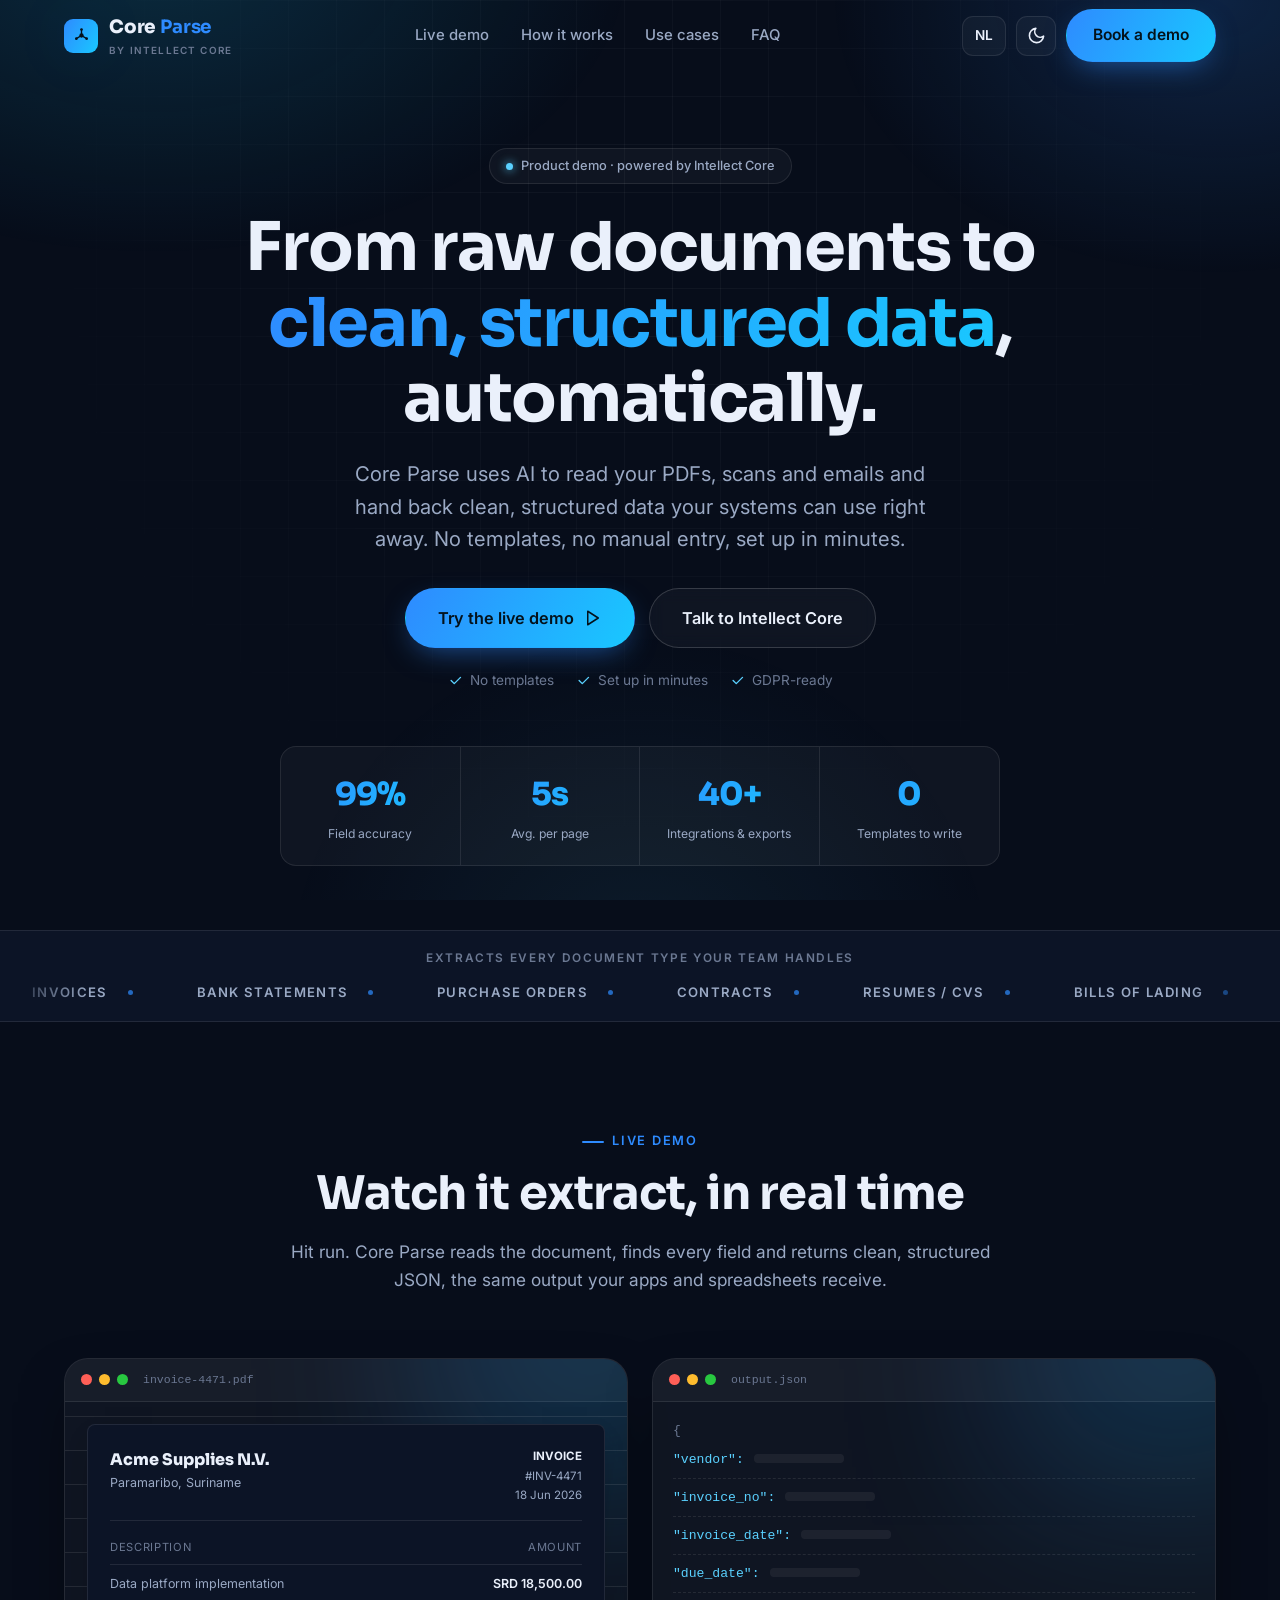
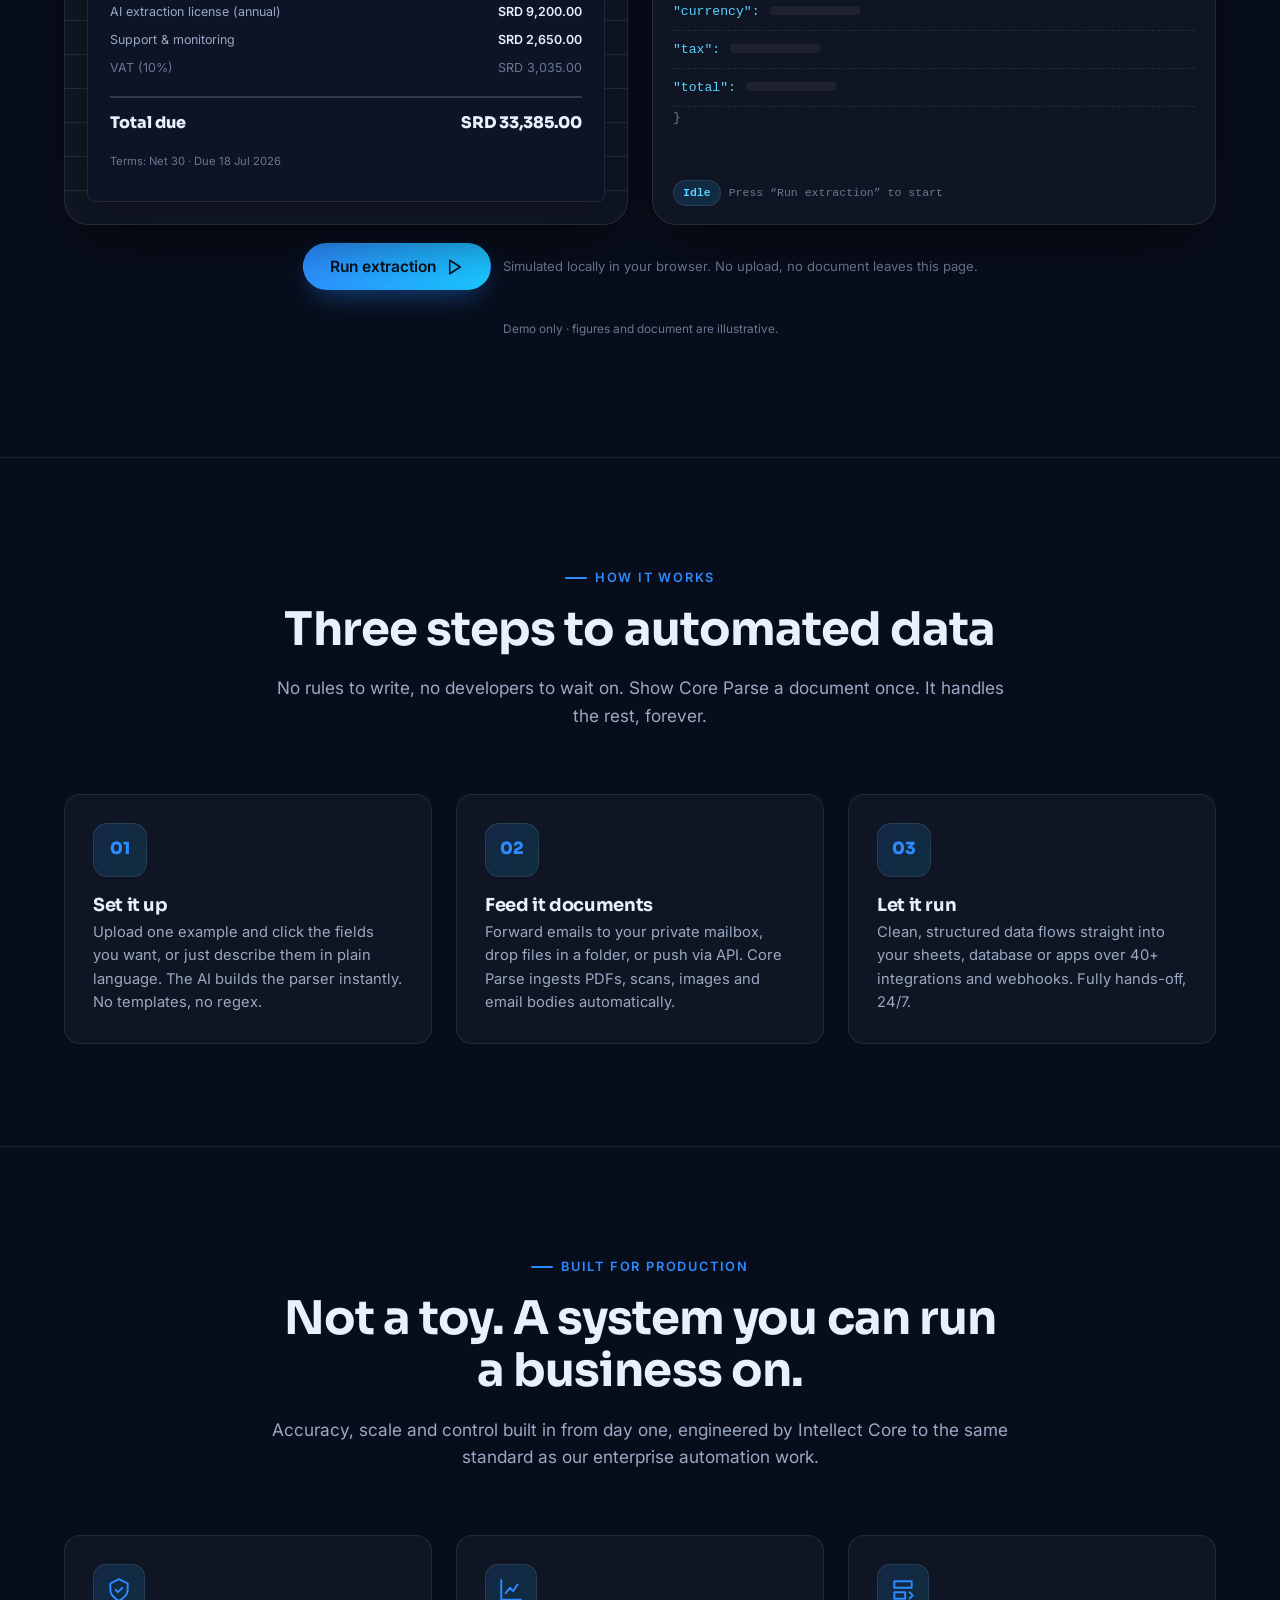
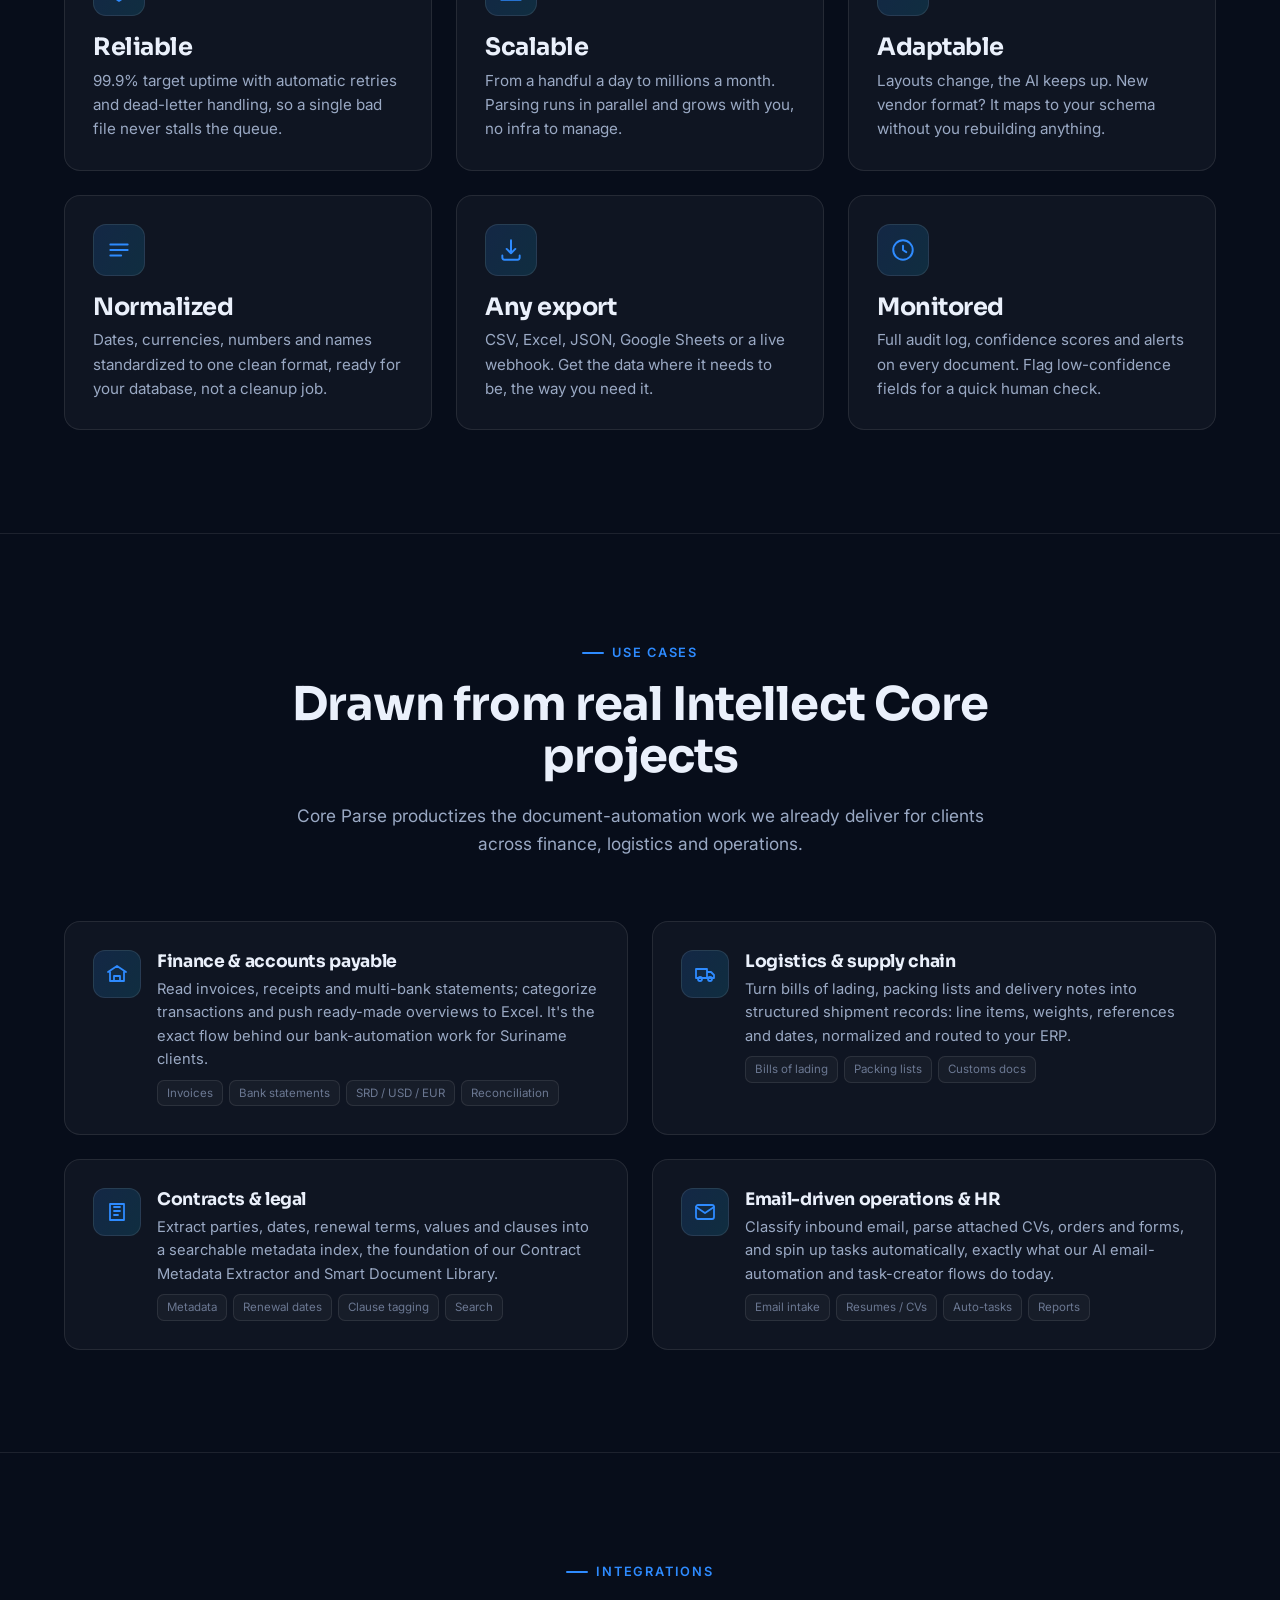
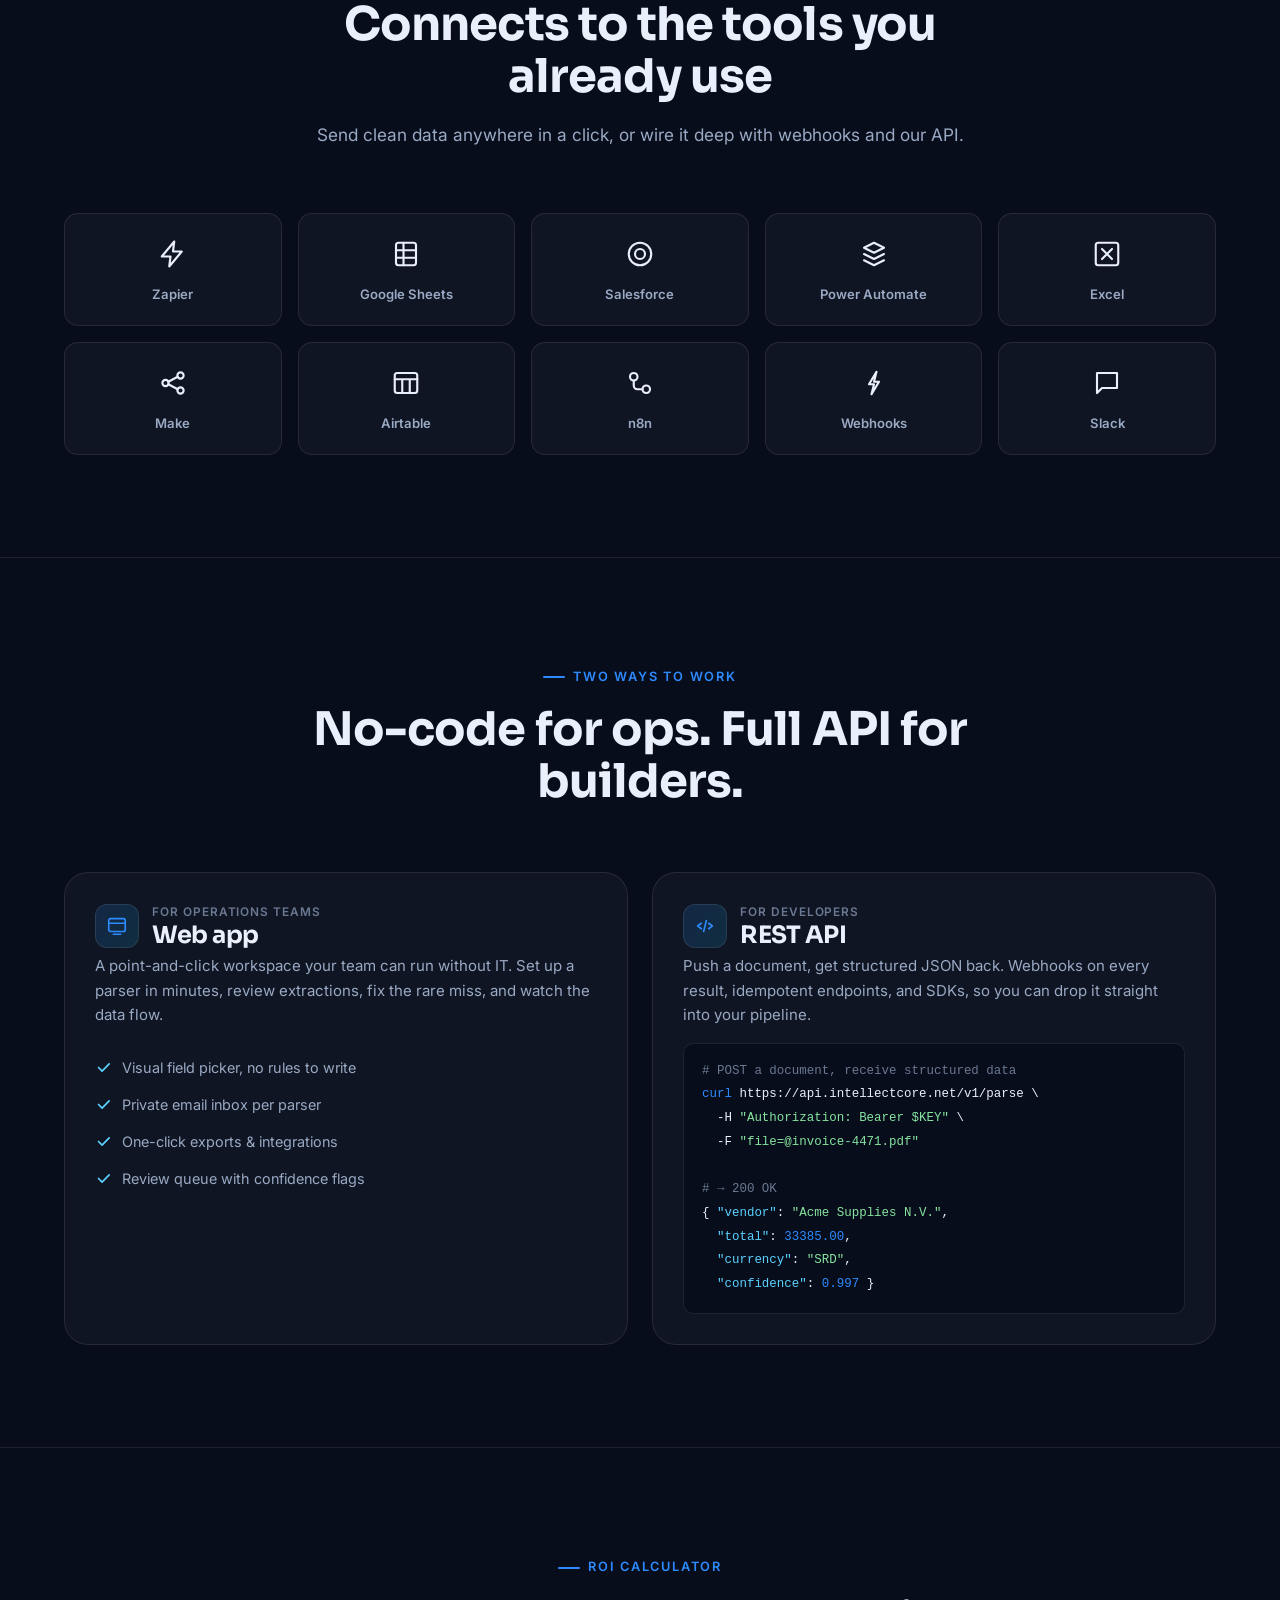
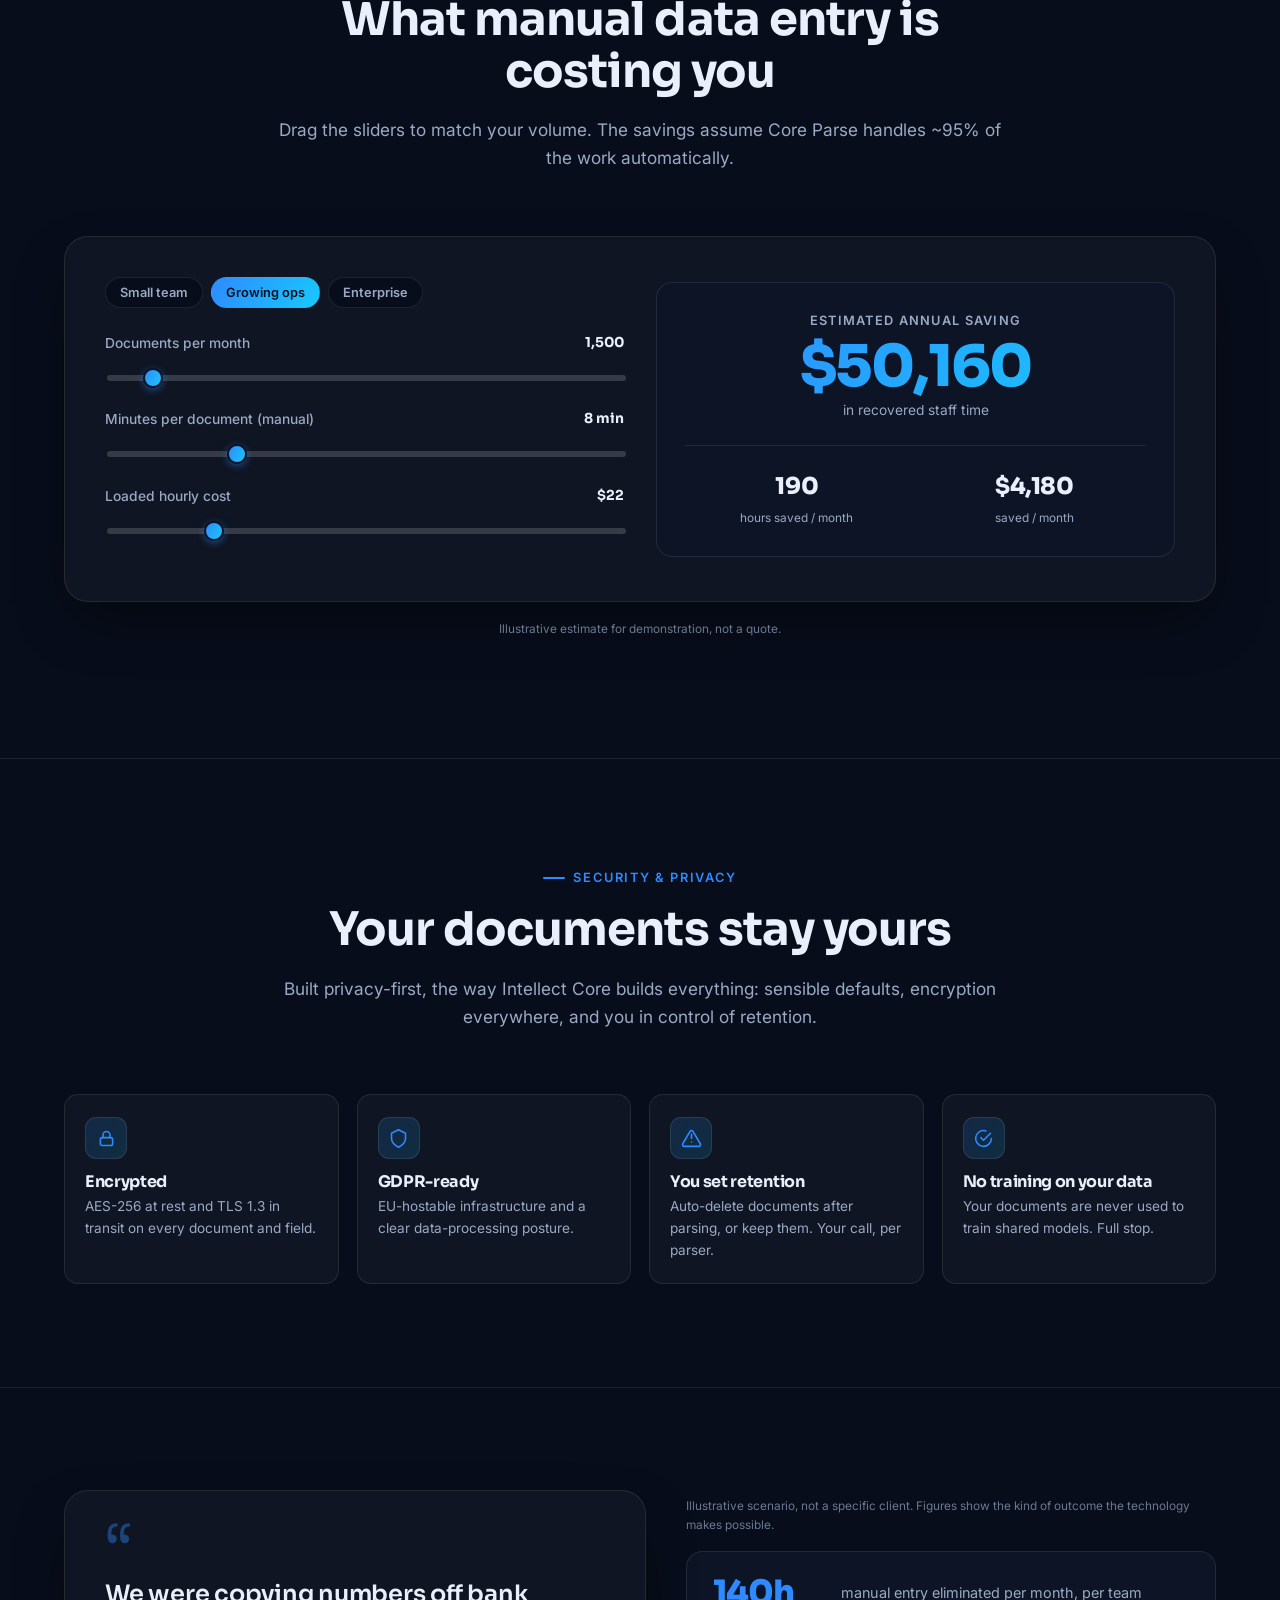
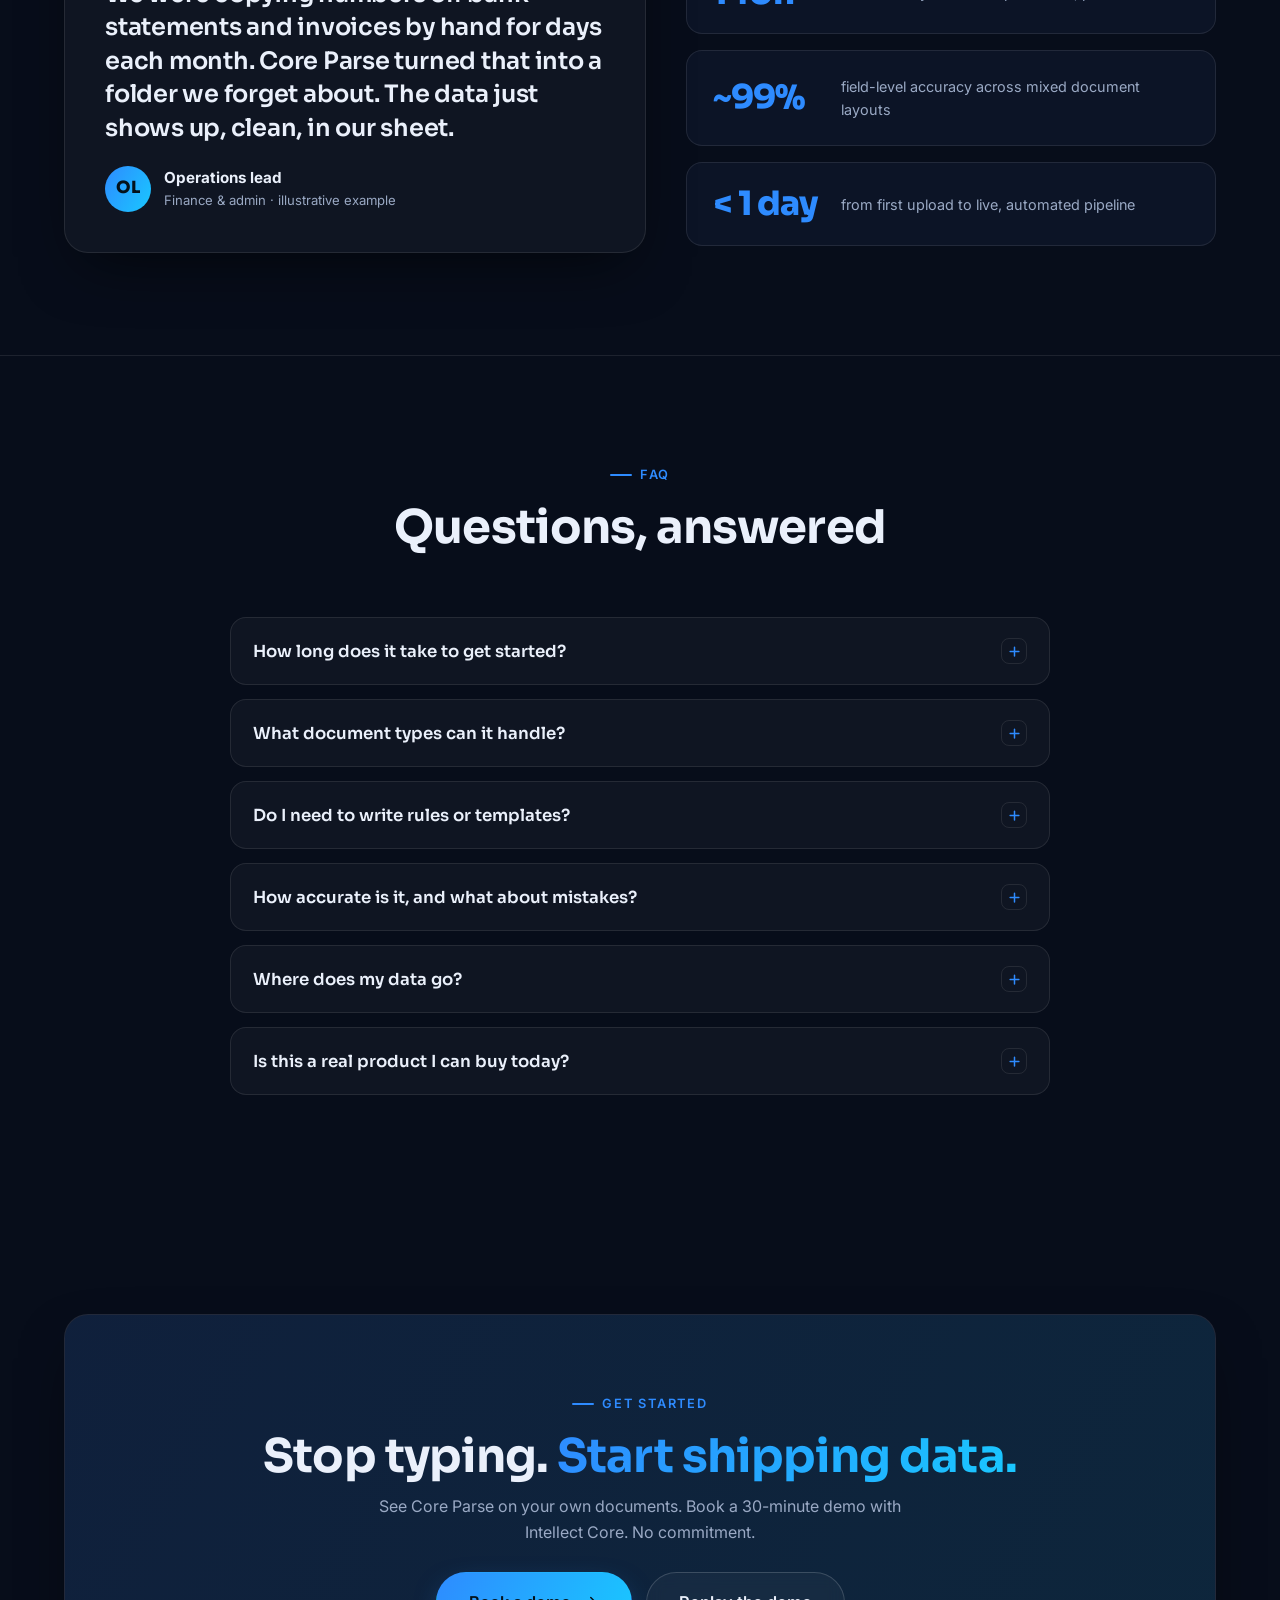
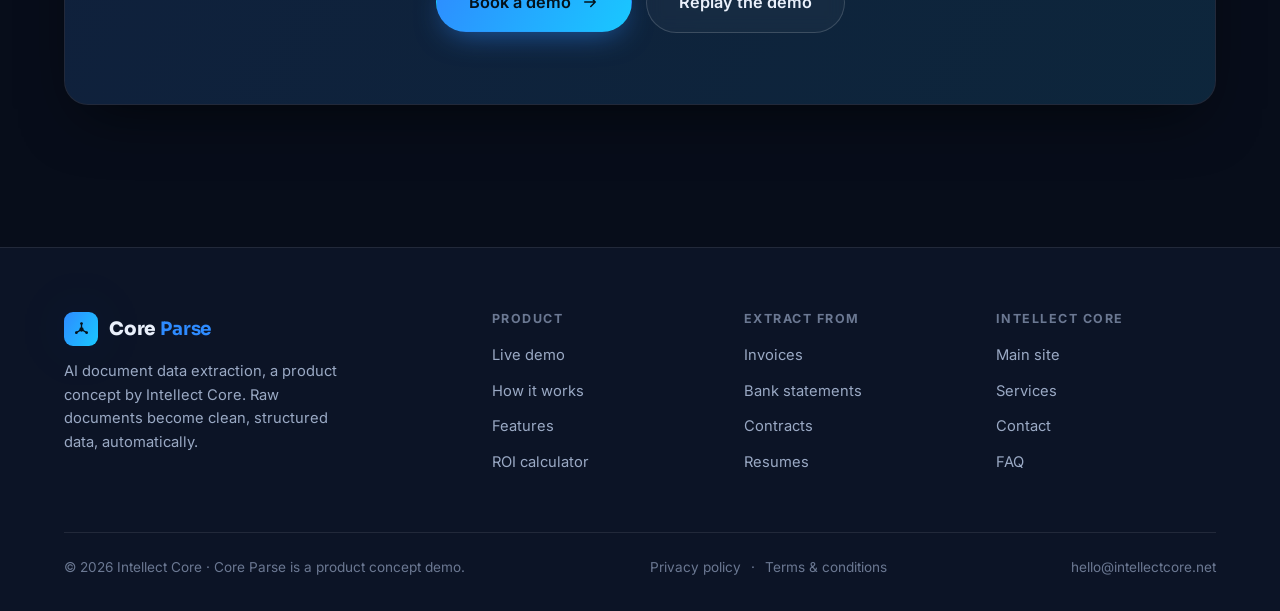
==== commit b6bdee92: "Switch domain to intellectcore.net intellectcore.com turns out to be registered since 2008 (PDR Ltd," ====
--- a/website/main/technical/demo/index.html
+++ b/website/main/technical/demo/index.html
@@ -700,7 +700,7 @@
           <p data-i18n="tm.m2p">Push a document, get structured JSON back. Webhooks on every result, idempotent endpoints, and SDKs, so you can drop it straight into your pipeline.</p>
           <div class="code-panel" aria-label="Code example">
 <span class="c-com"># POST a document, receive structured data</span><br>
-<span class="c-fn">curl</span> https://api.intellectcore.com/v1/parse \<br>
+<span class="c-fn">curl</span> https://api.intellectcore.net/v1/parse \<br>
 &nbsp;&nbsp;-H <span class="c-str">"Authorization: Bearer $KEY"</span> \<br>
 &nbsp;&nbsp;-F <span class="c-str">"file=@invoice-4471.pdf"</span><br>
 <br>
@@ -887,7 +887,7 @@
         <span aria-hidden="true">·</span>
         <a data-i18n="ft.terms" href="../../algemene-voorwaarden.html">Terms &amp; conditions</a>
       </nav>
-      <span>hello@intellectcore.com</span>
+      <span>hello@intellectcore.net</span>
     </div>
   </div>
 </footer>
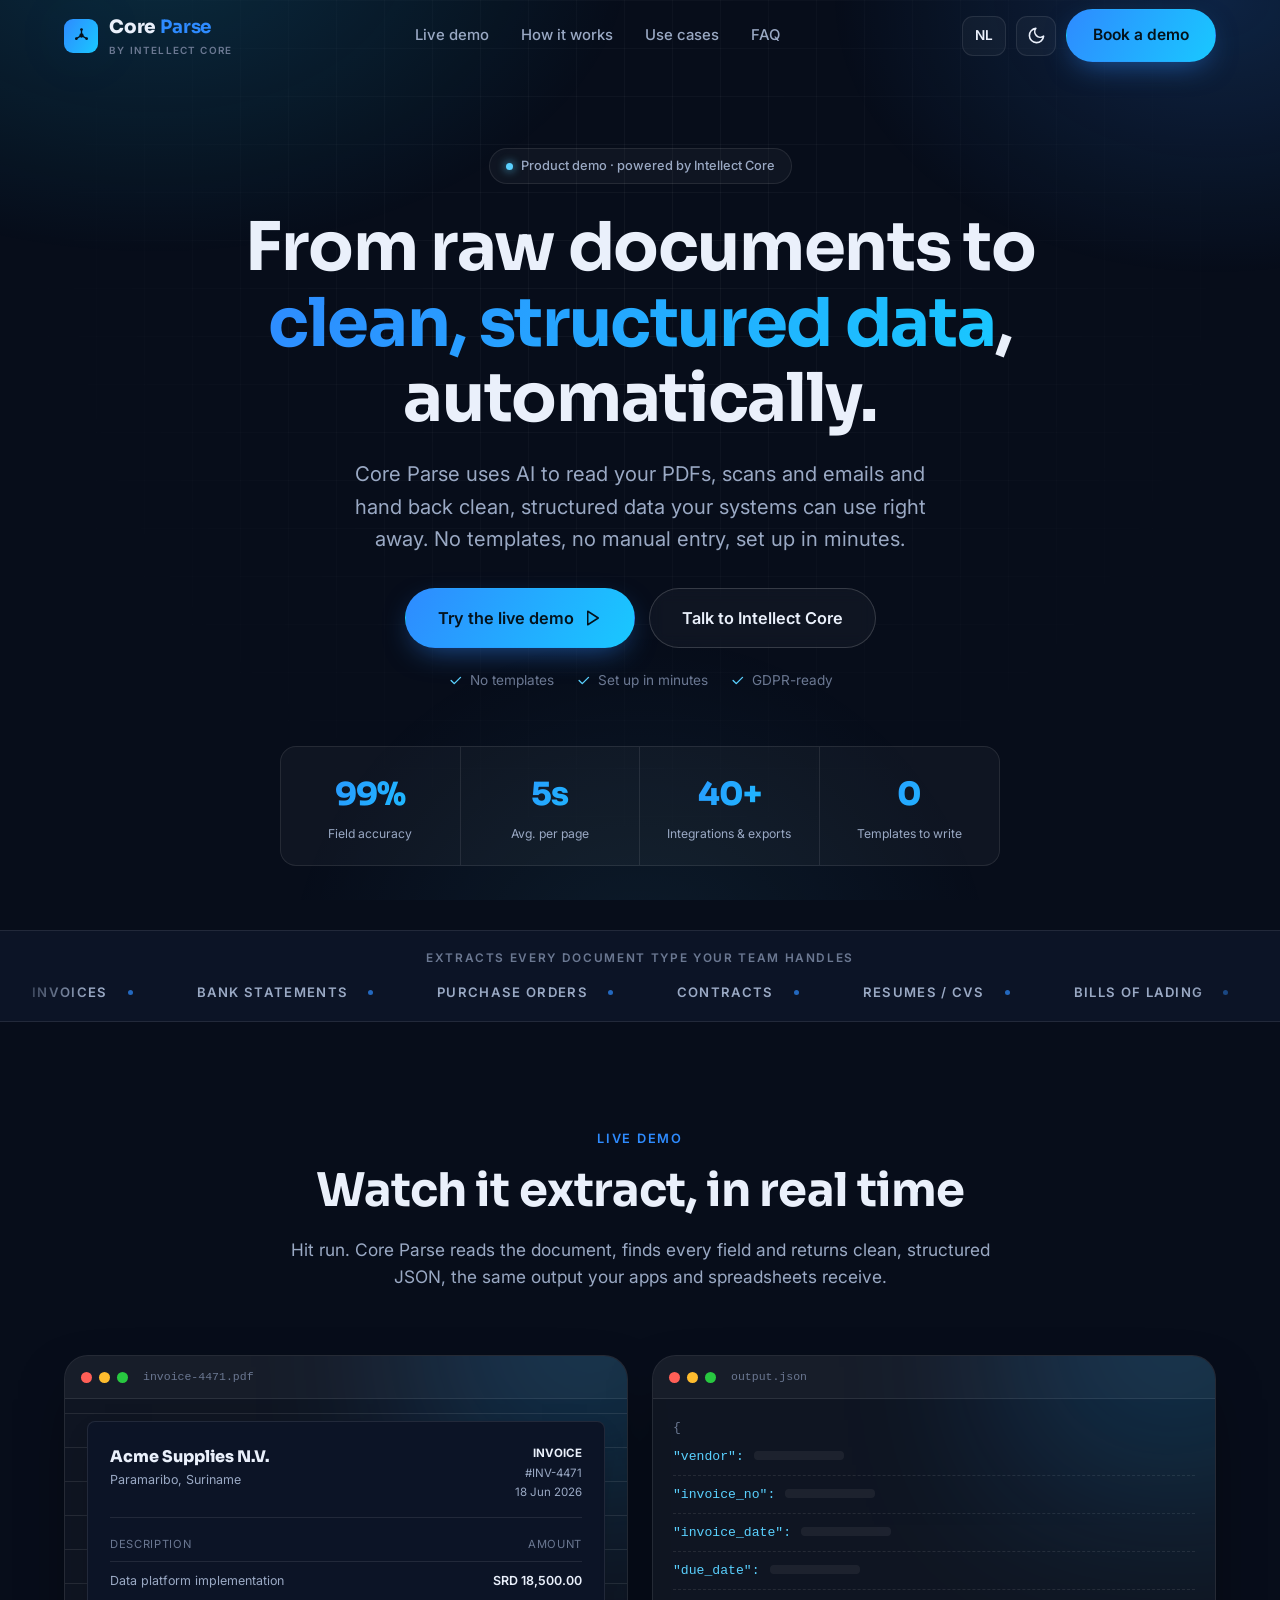
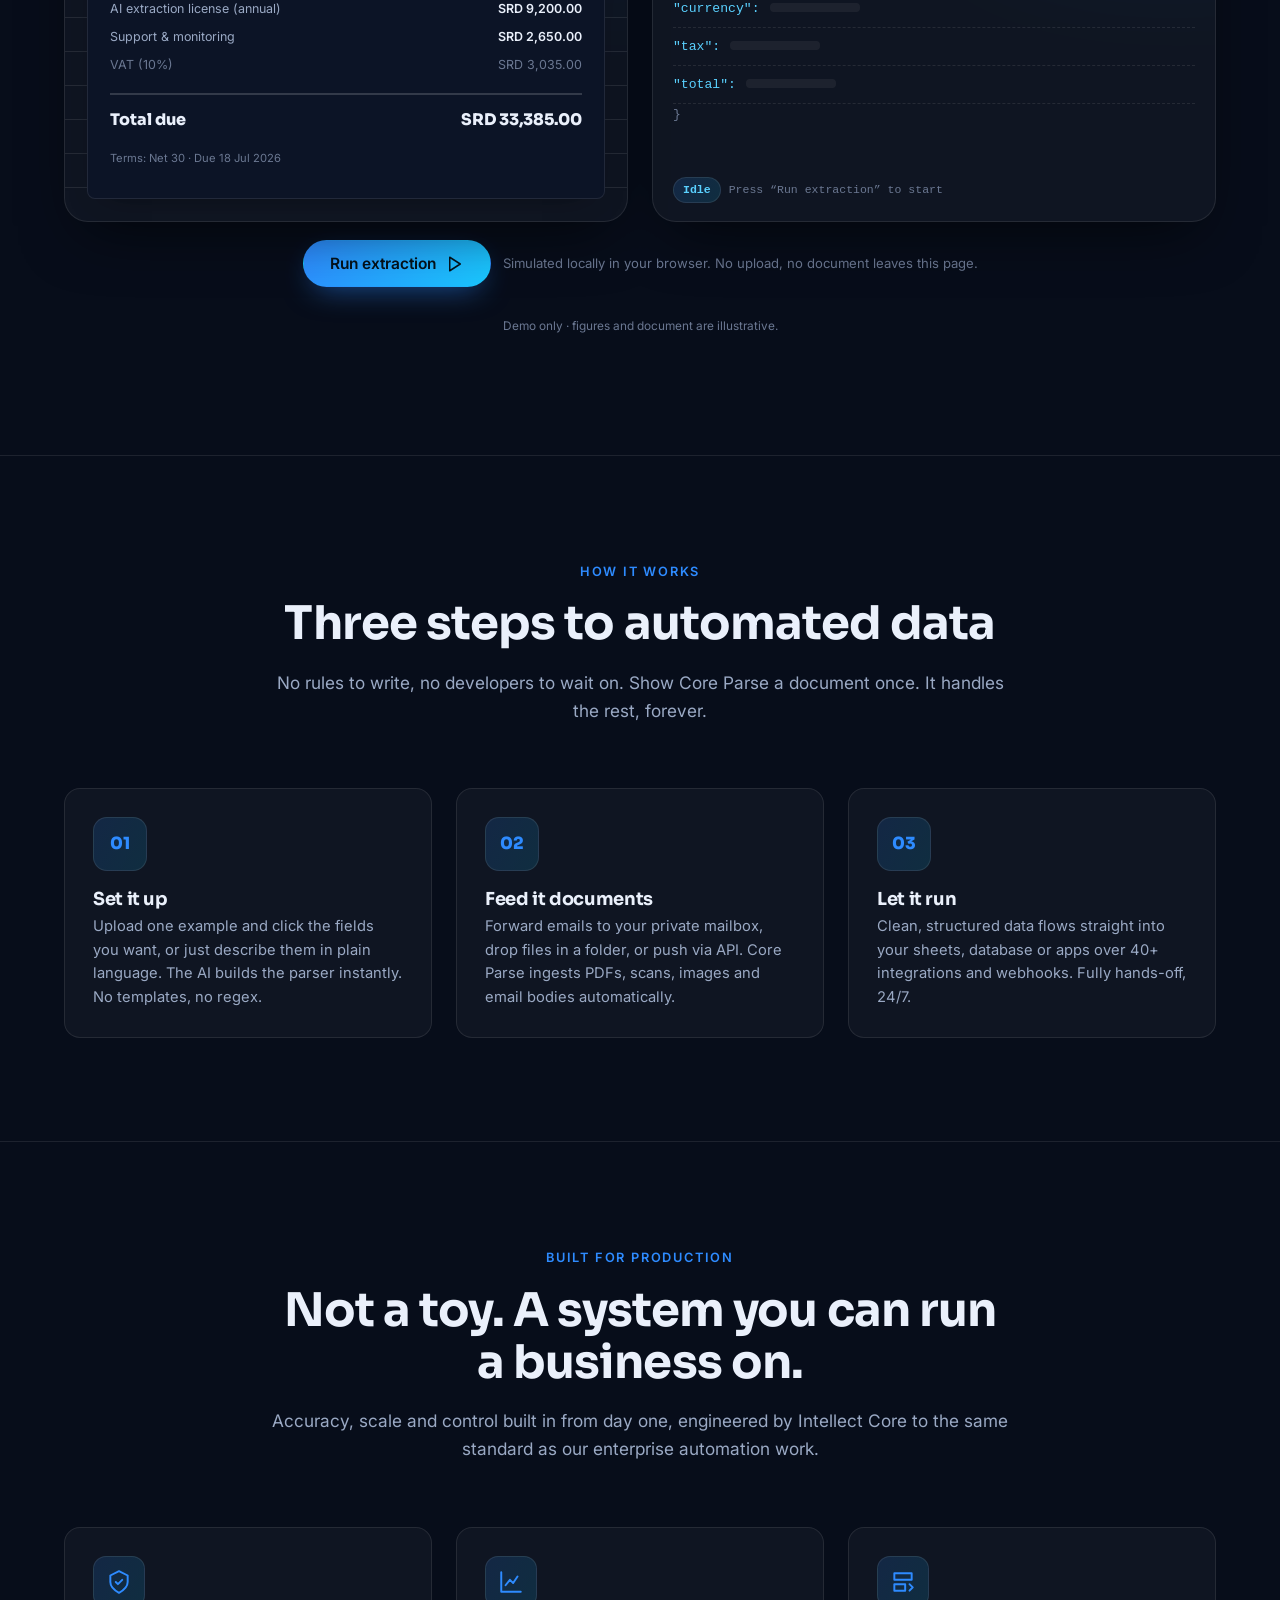
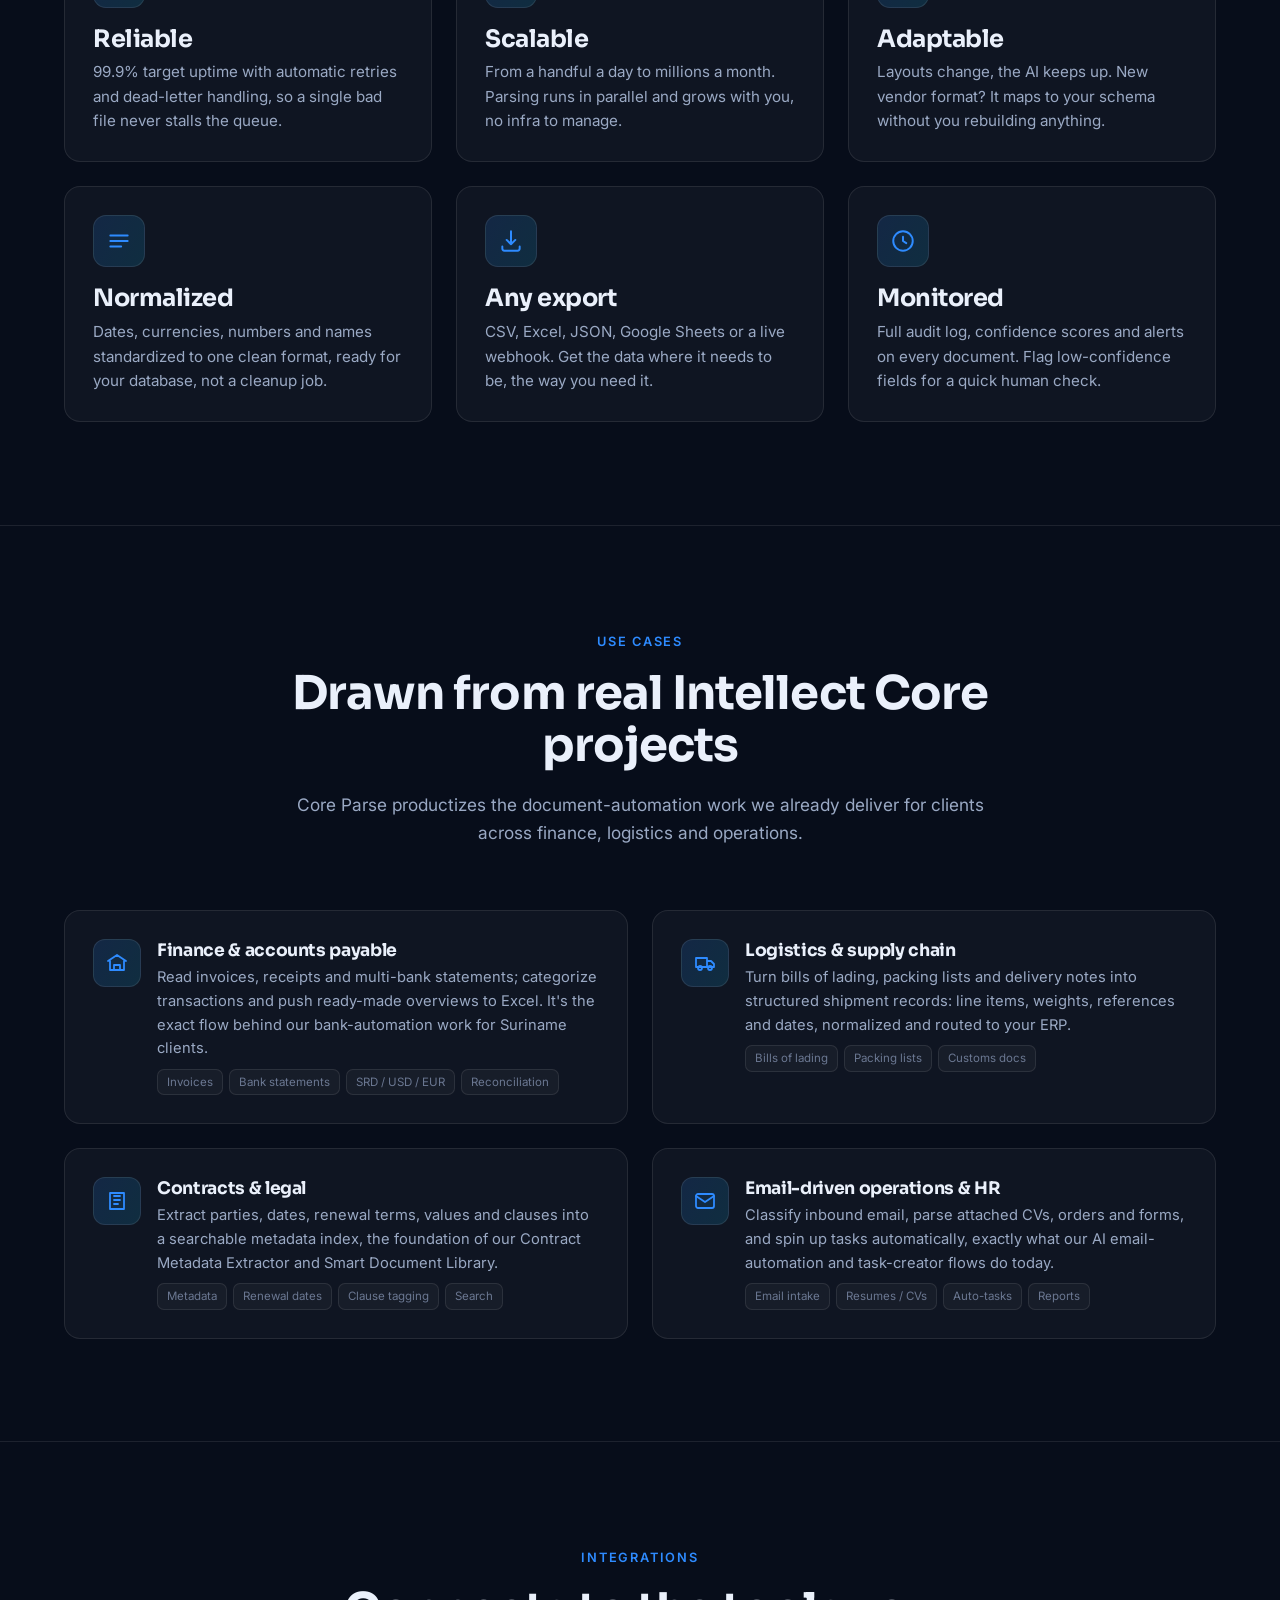
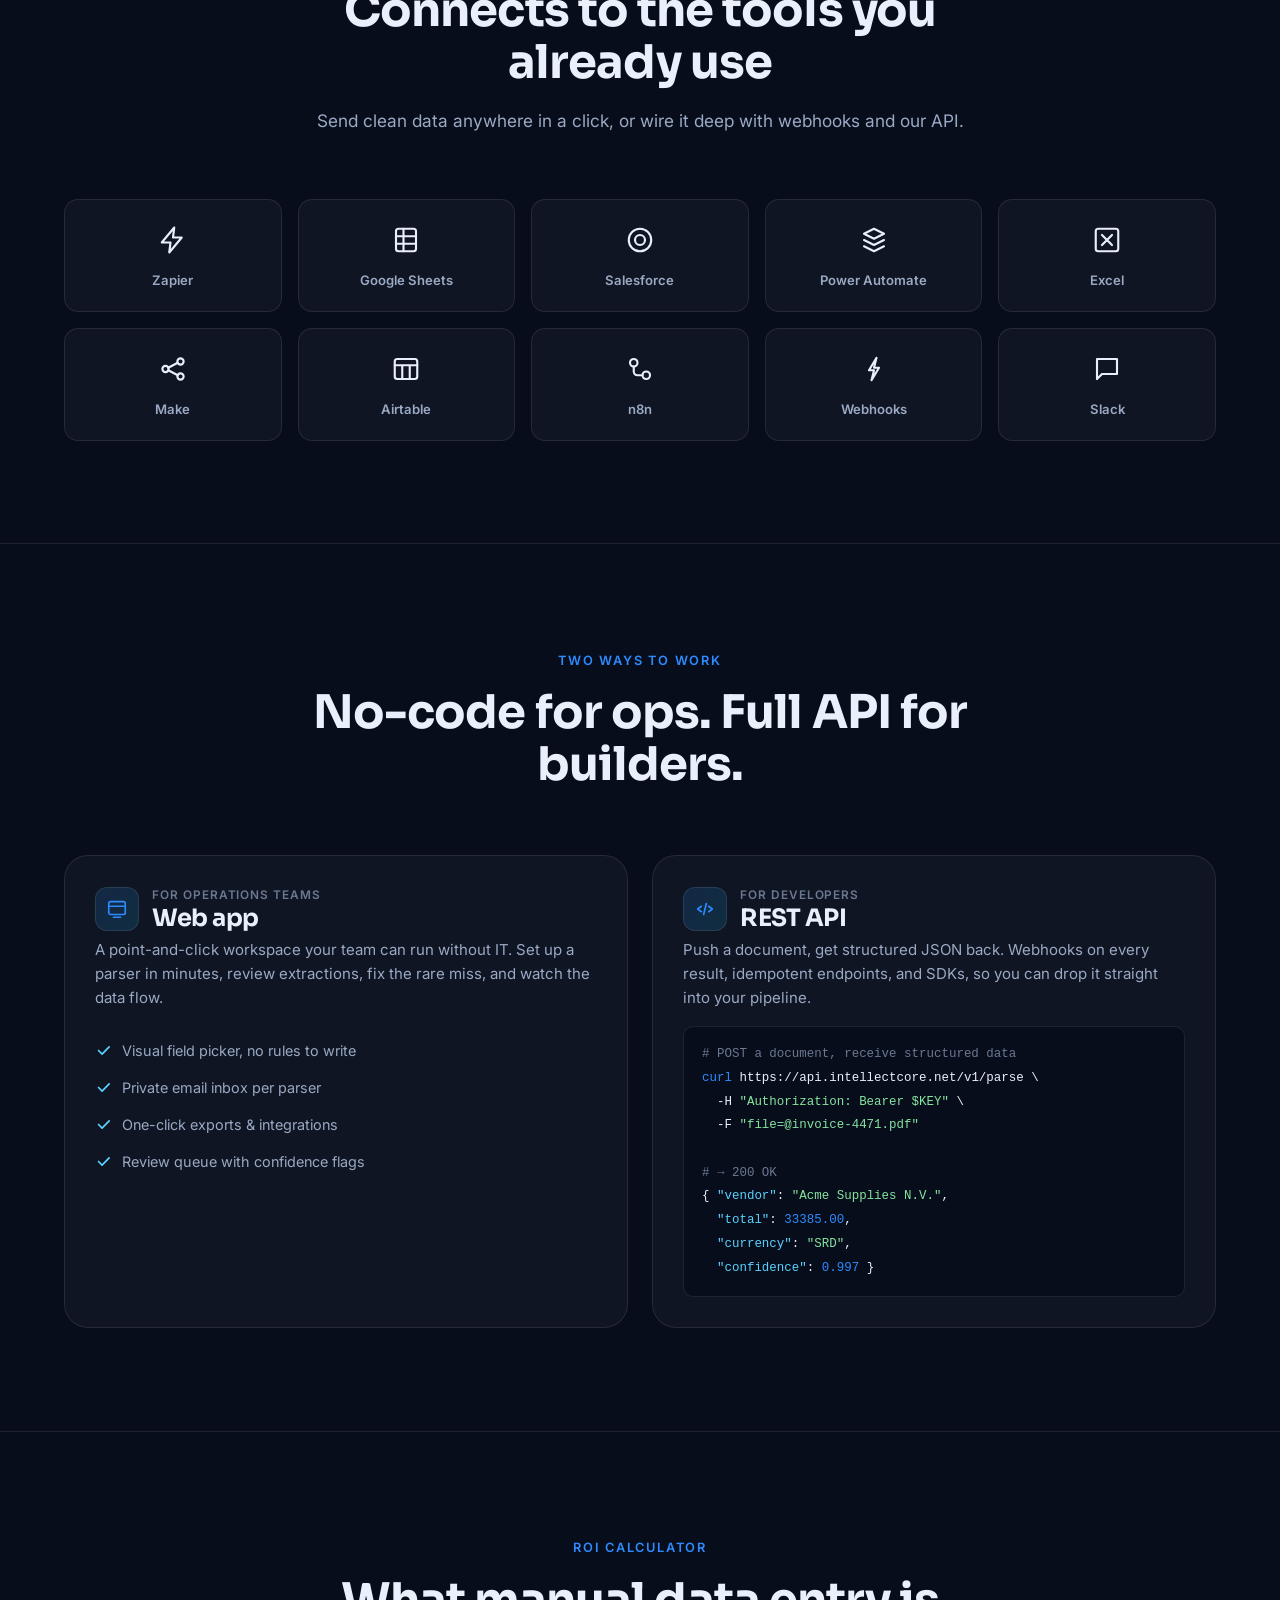
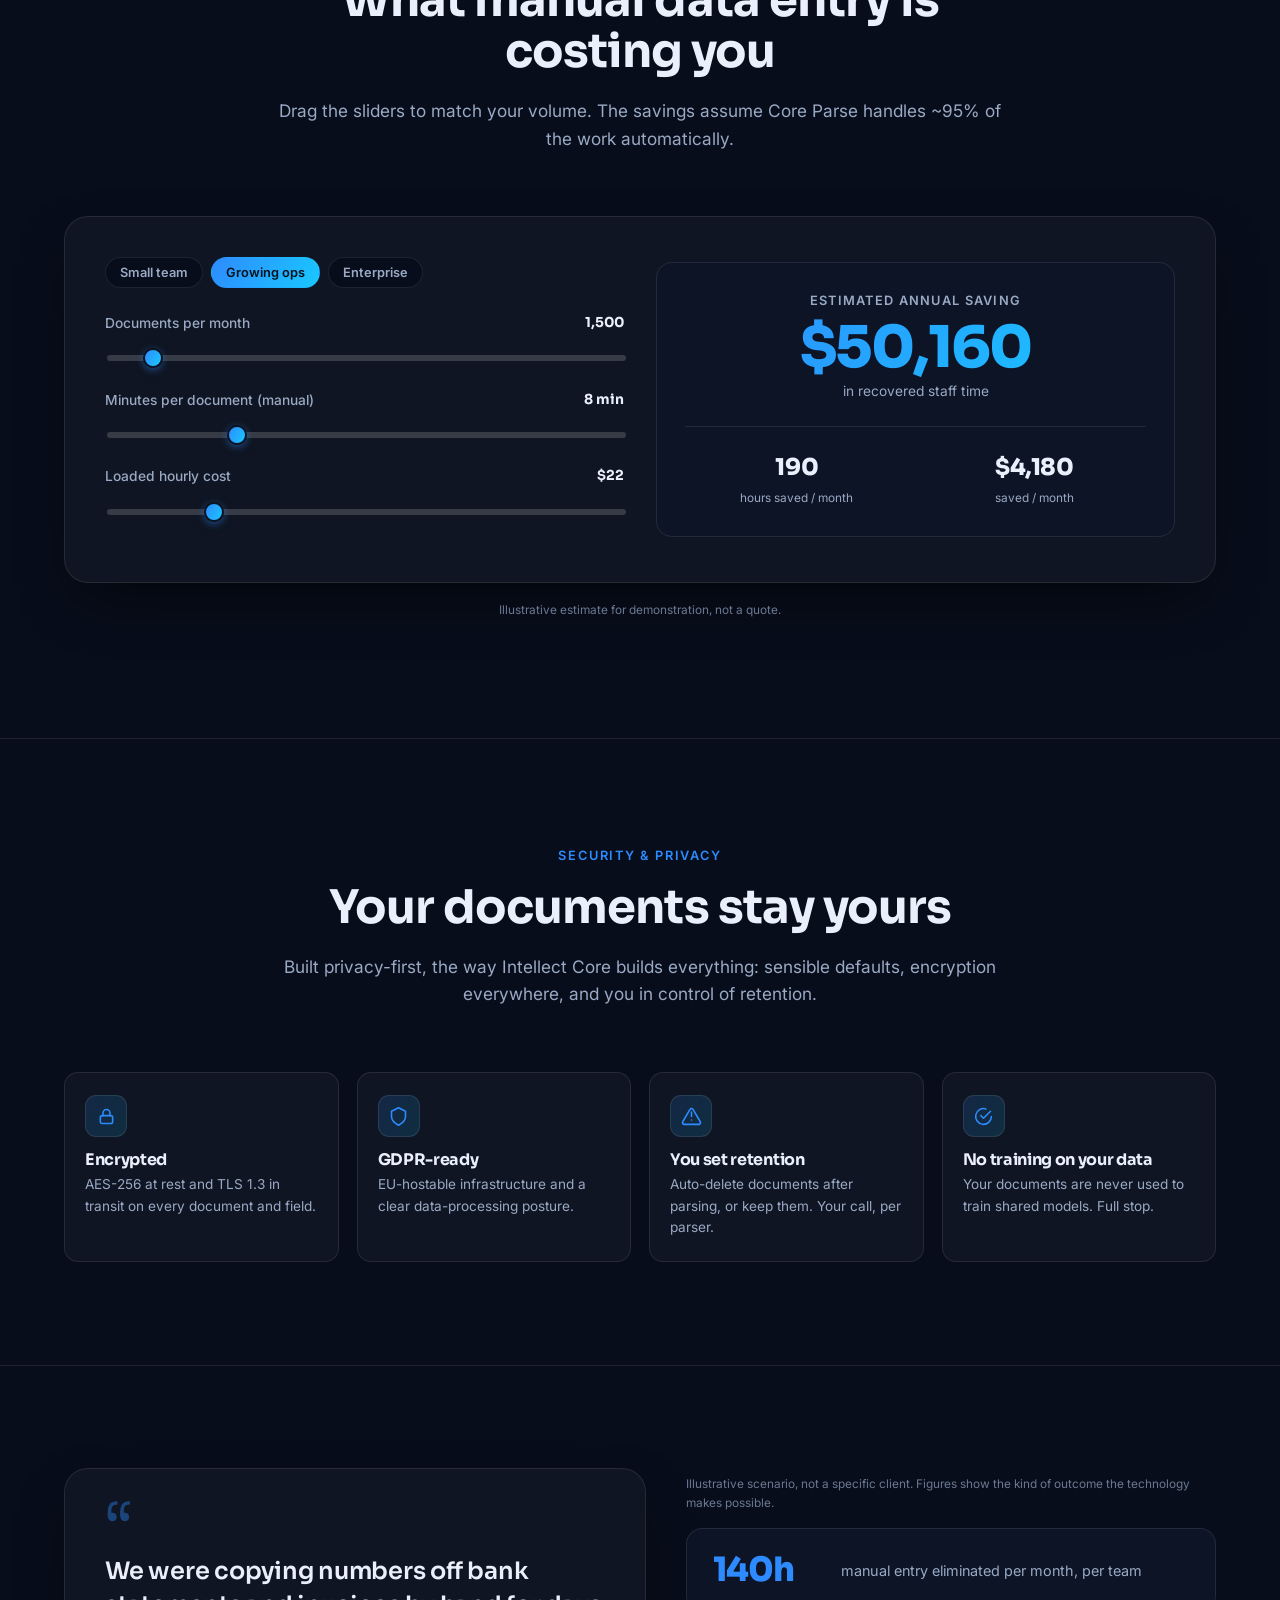
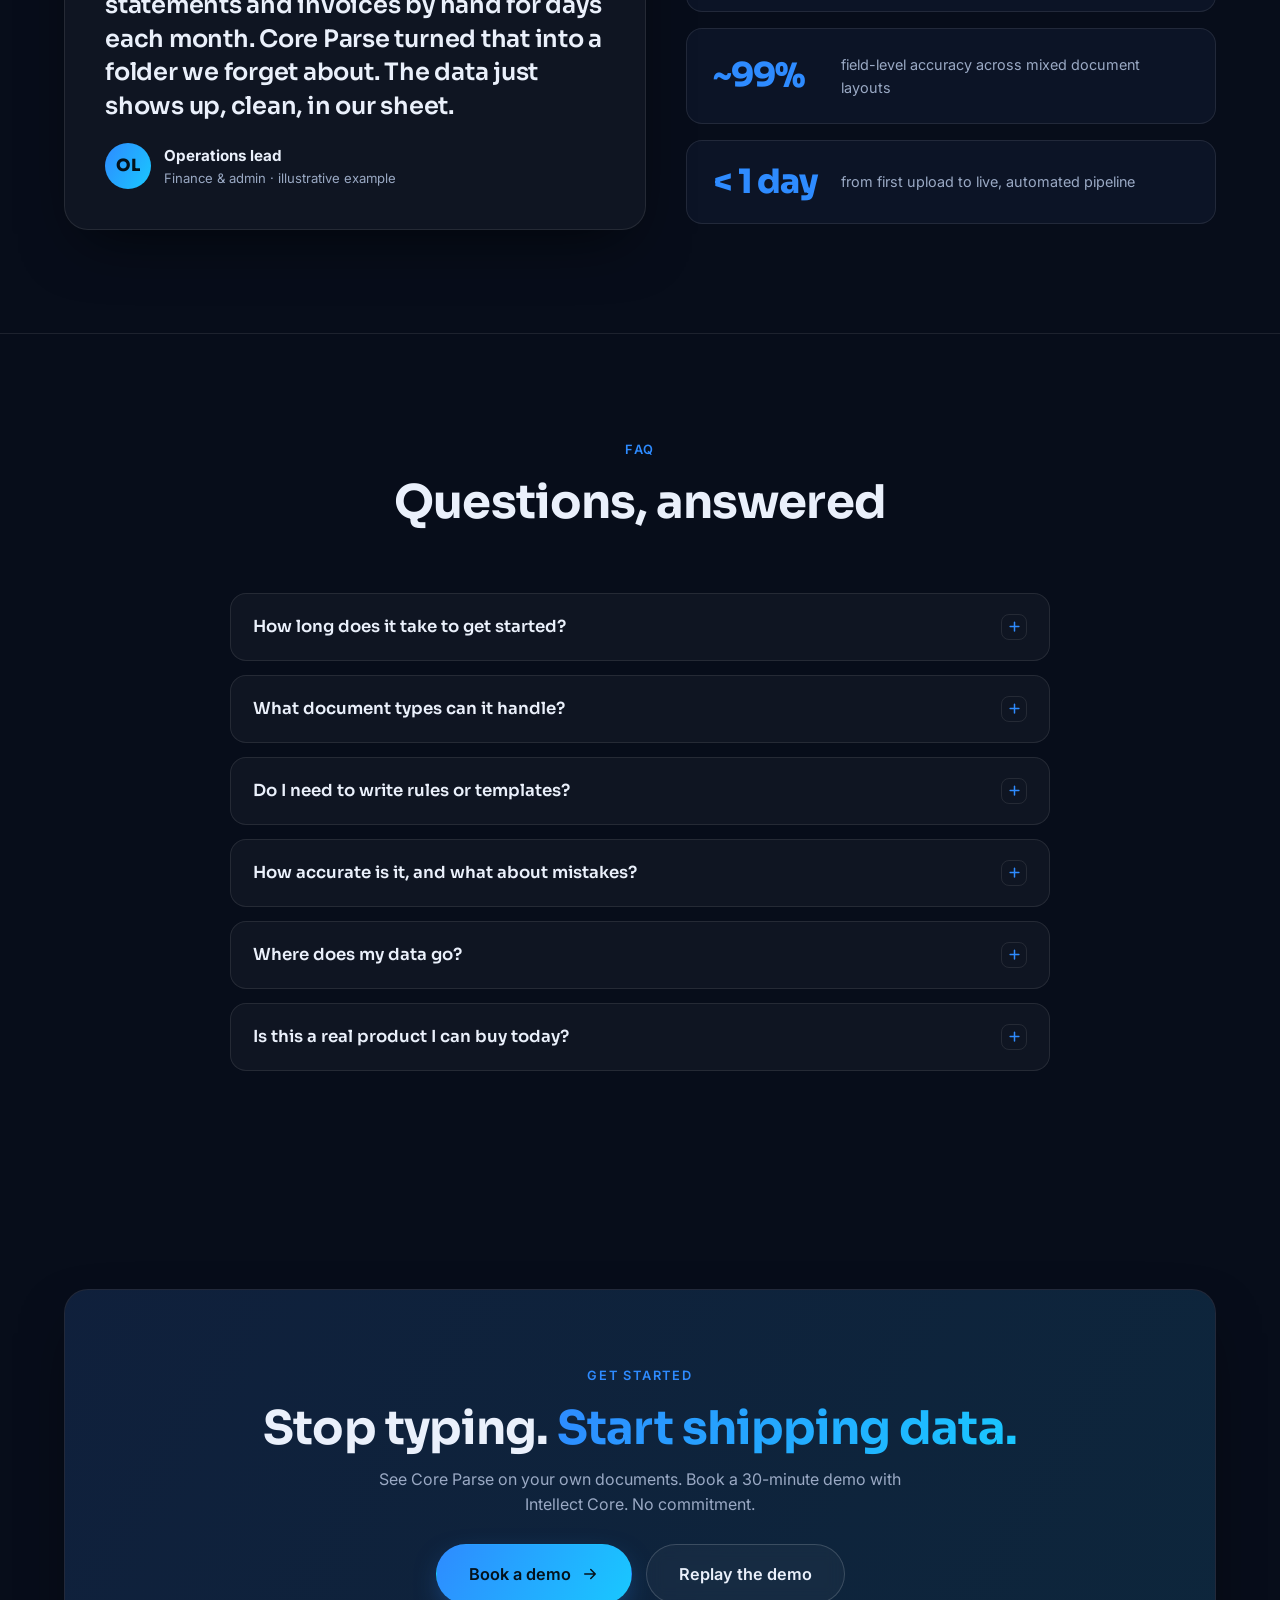
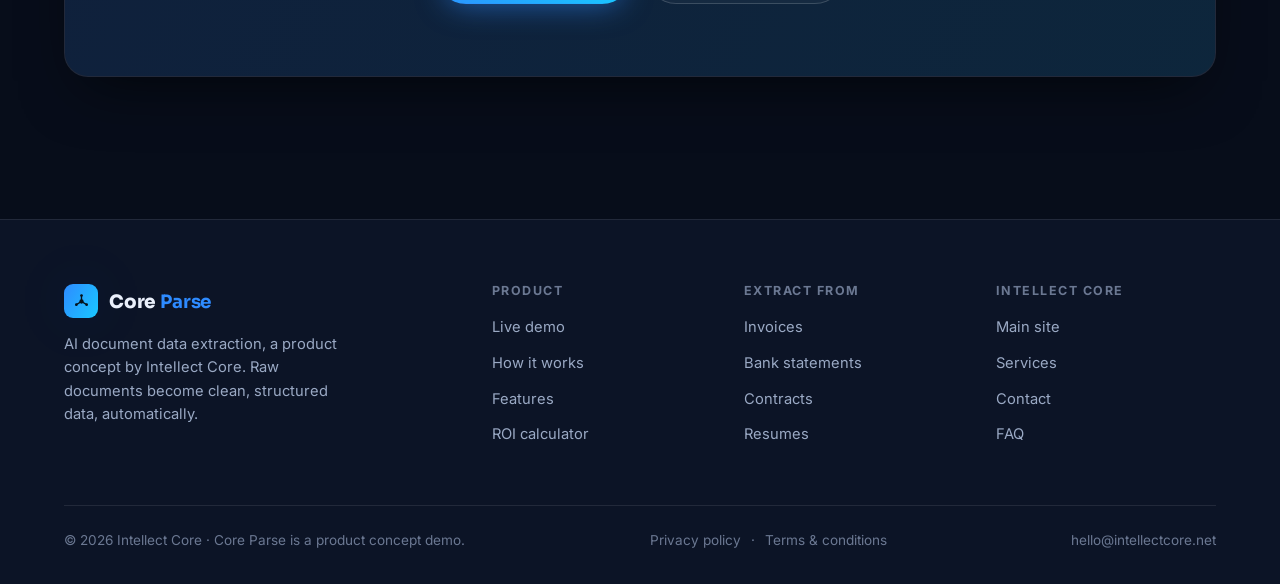
==== commit c2c1394f: "Site feedback round: airier layout, scrollspy nav, final legal pages Design feedback: - Remove the a" ====
--- a/website/main/technical/demo/index.html
+++ b/website/main/technical/demo/index.html
@@ -72,7 +72,6 @@
 .muted{color:var(--text-muted)}
 .gradient-text{background:var(--gradient);-webkit-background-clip:text;background-clip:text;color:transparent}
 .eyebrow{display:inline-flex;align-items:center;gap:8px;font-size:.8rem;font-weight:600;letter-spacing:.14em;text-transform:uppercase;color:var(--accent);margin-bottom:16px}
-.eyebrow::before{content:"";width:22px;height:2px;background:var(--accent);border-radius:2px}
 .section-head{max-width:740px;margin:0 auto clamp(40px,5vw,64px)}
 .section-head.center{text-align:center}
 .section-head.center .eyebrow{justify-content:center}
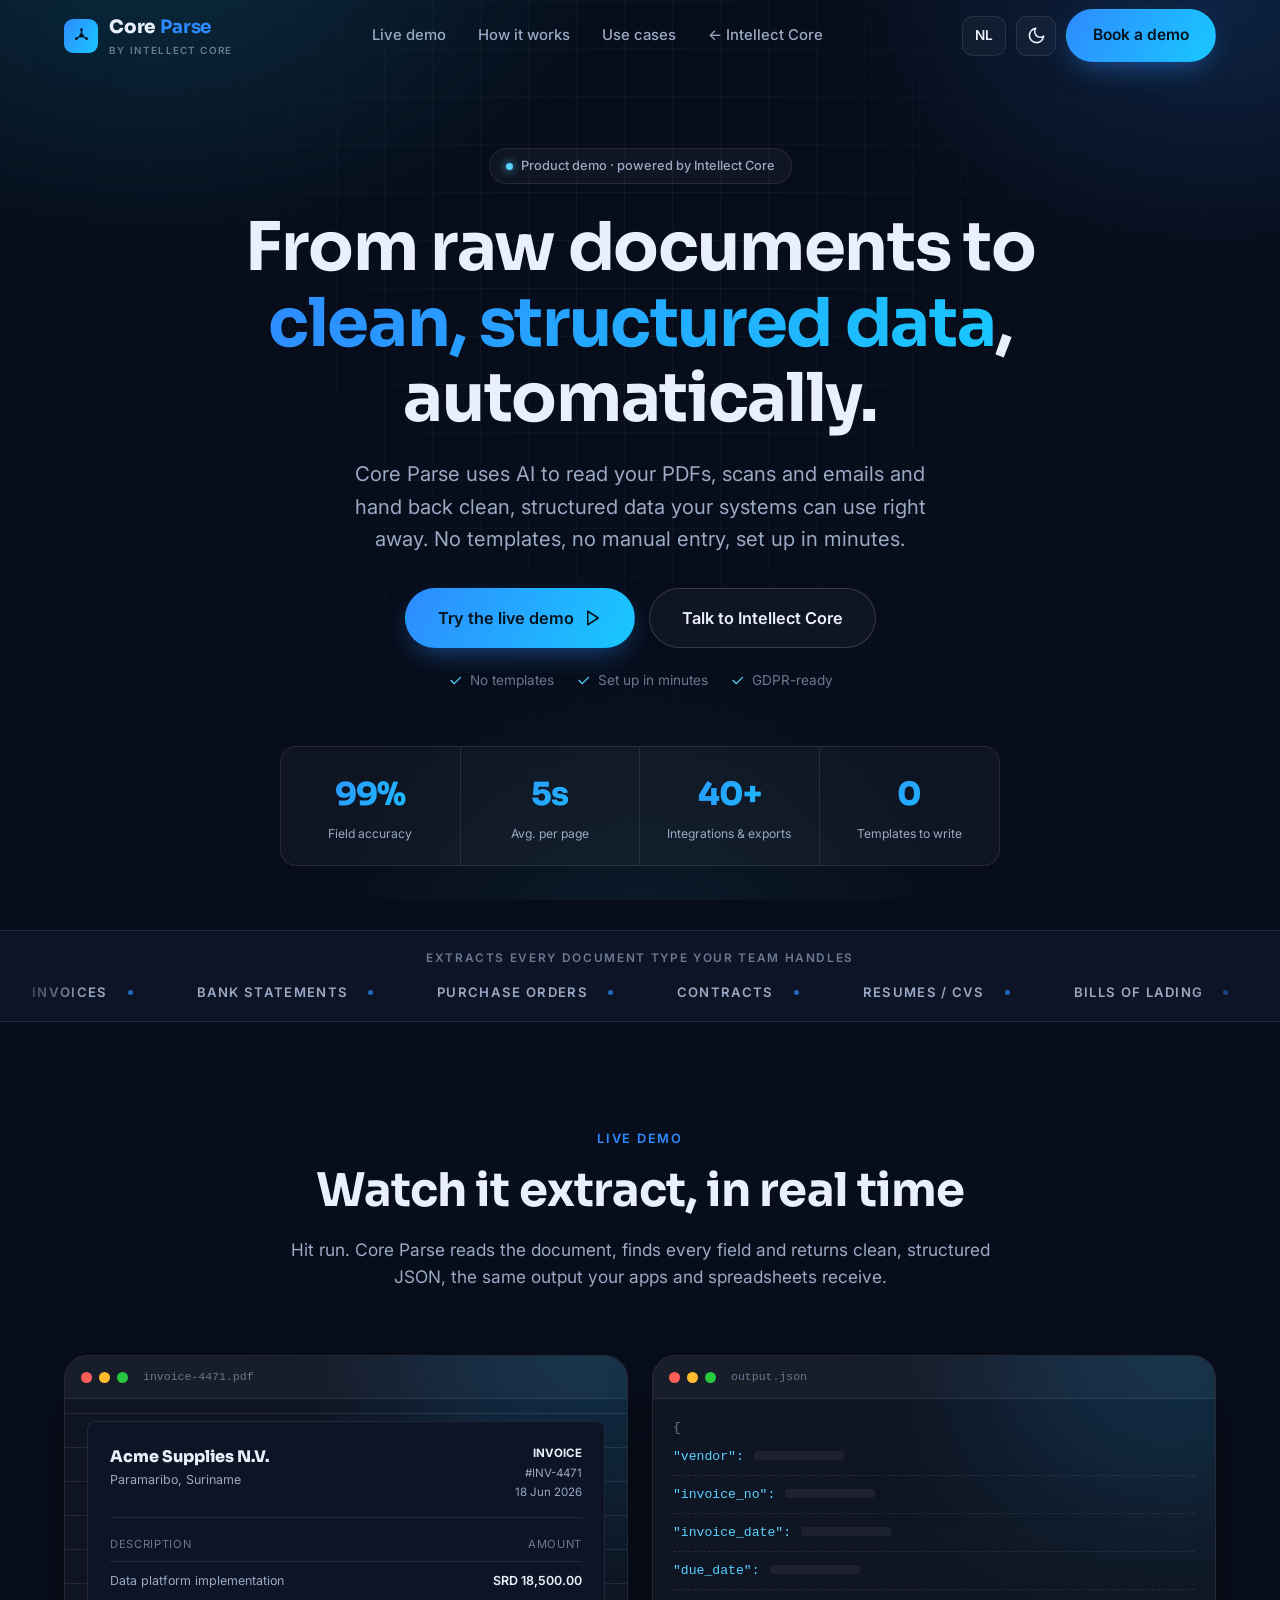
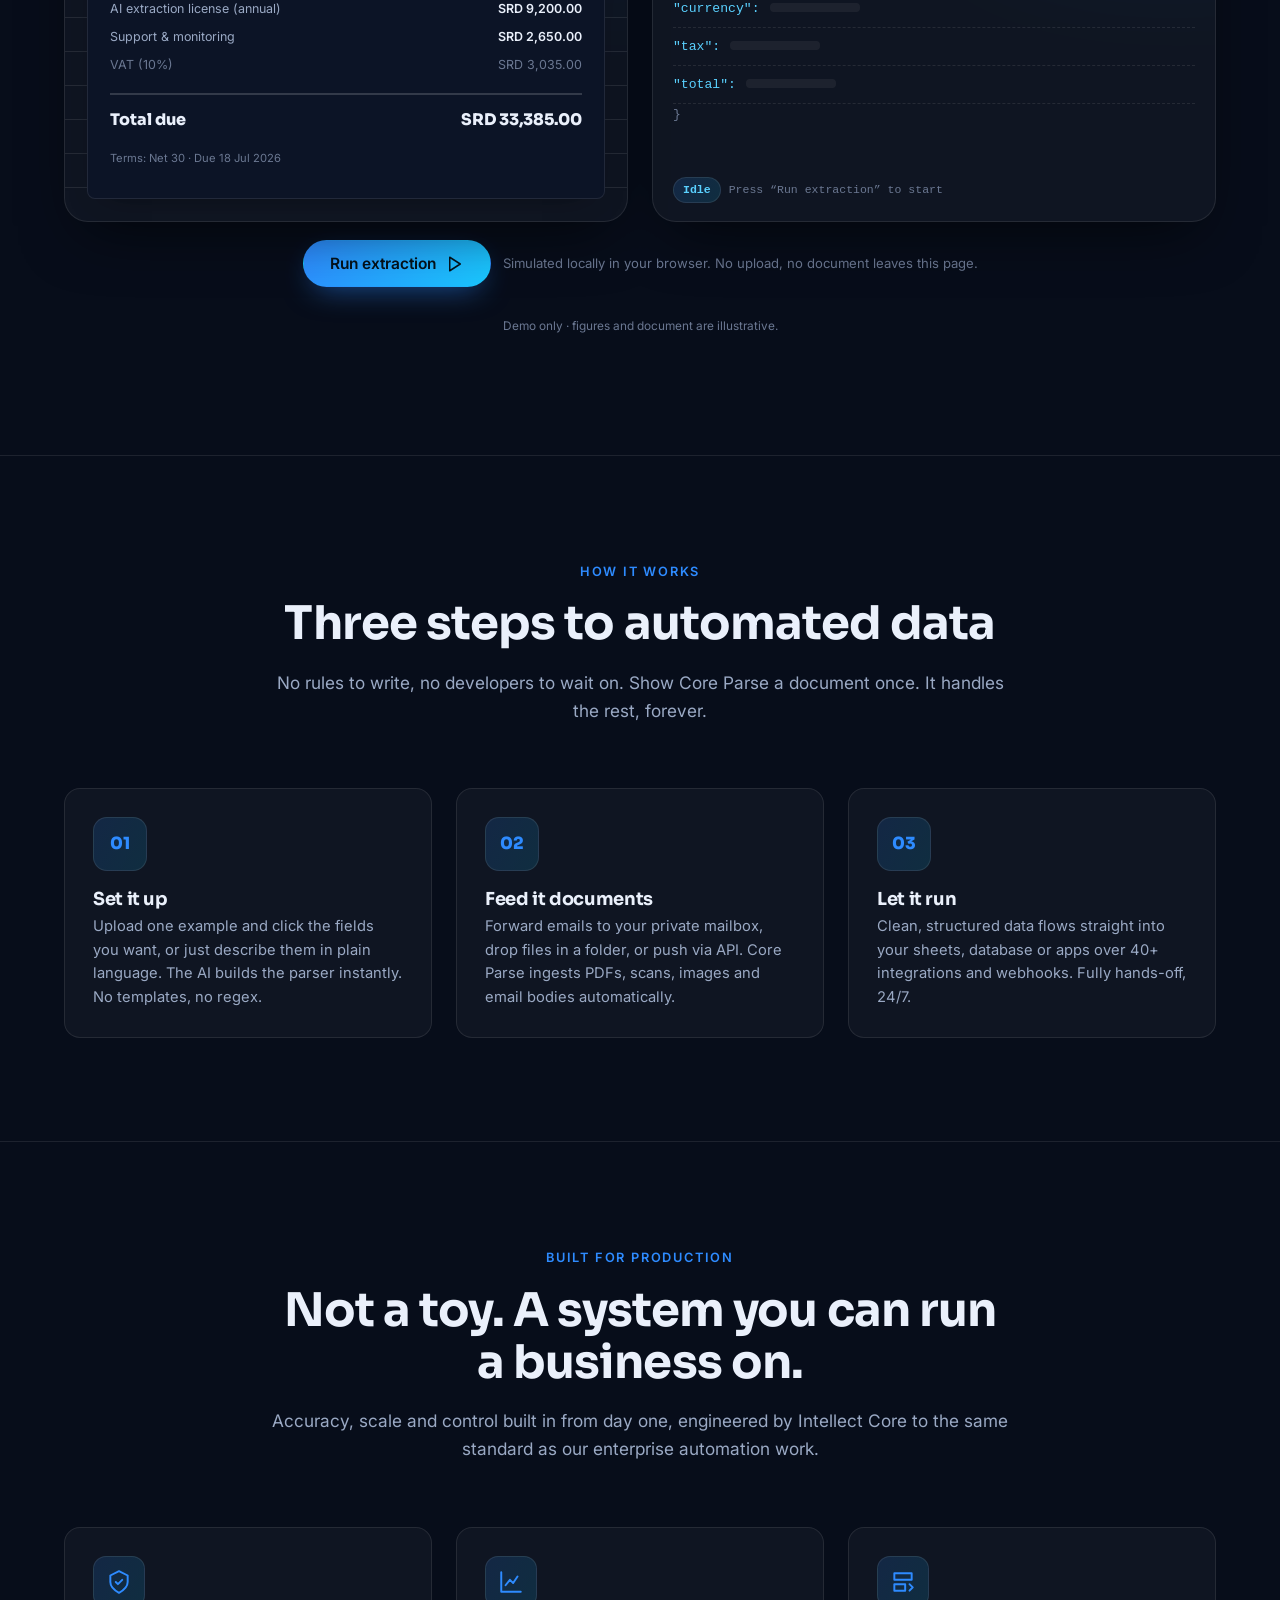
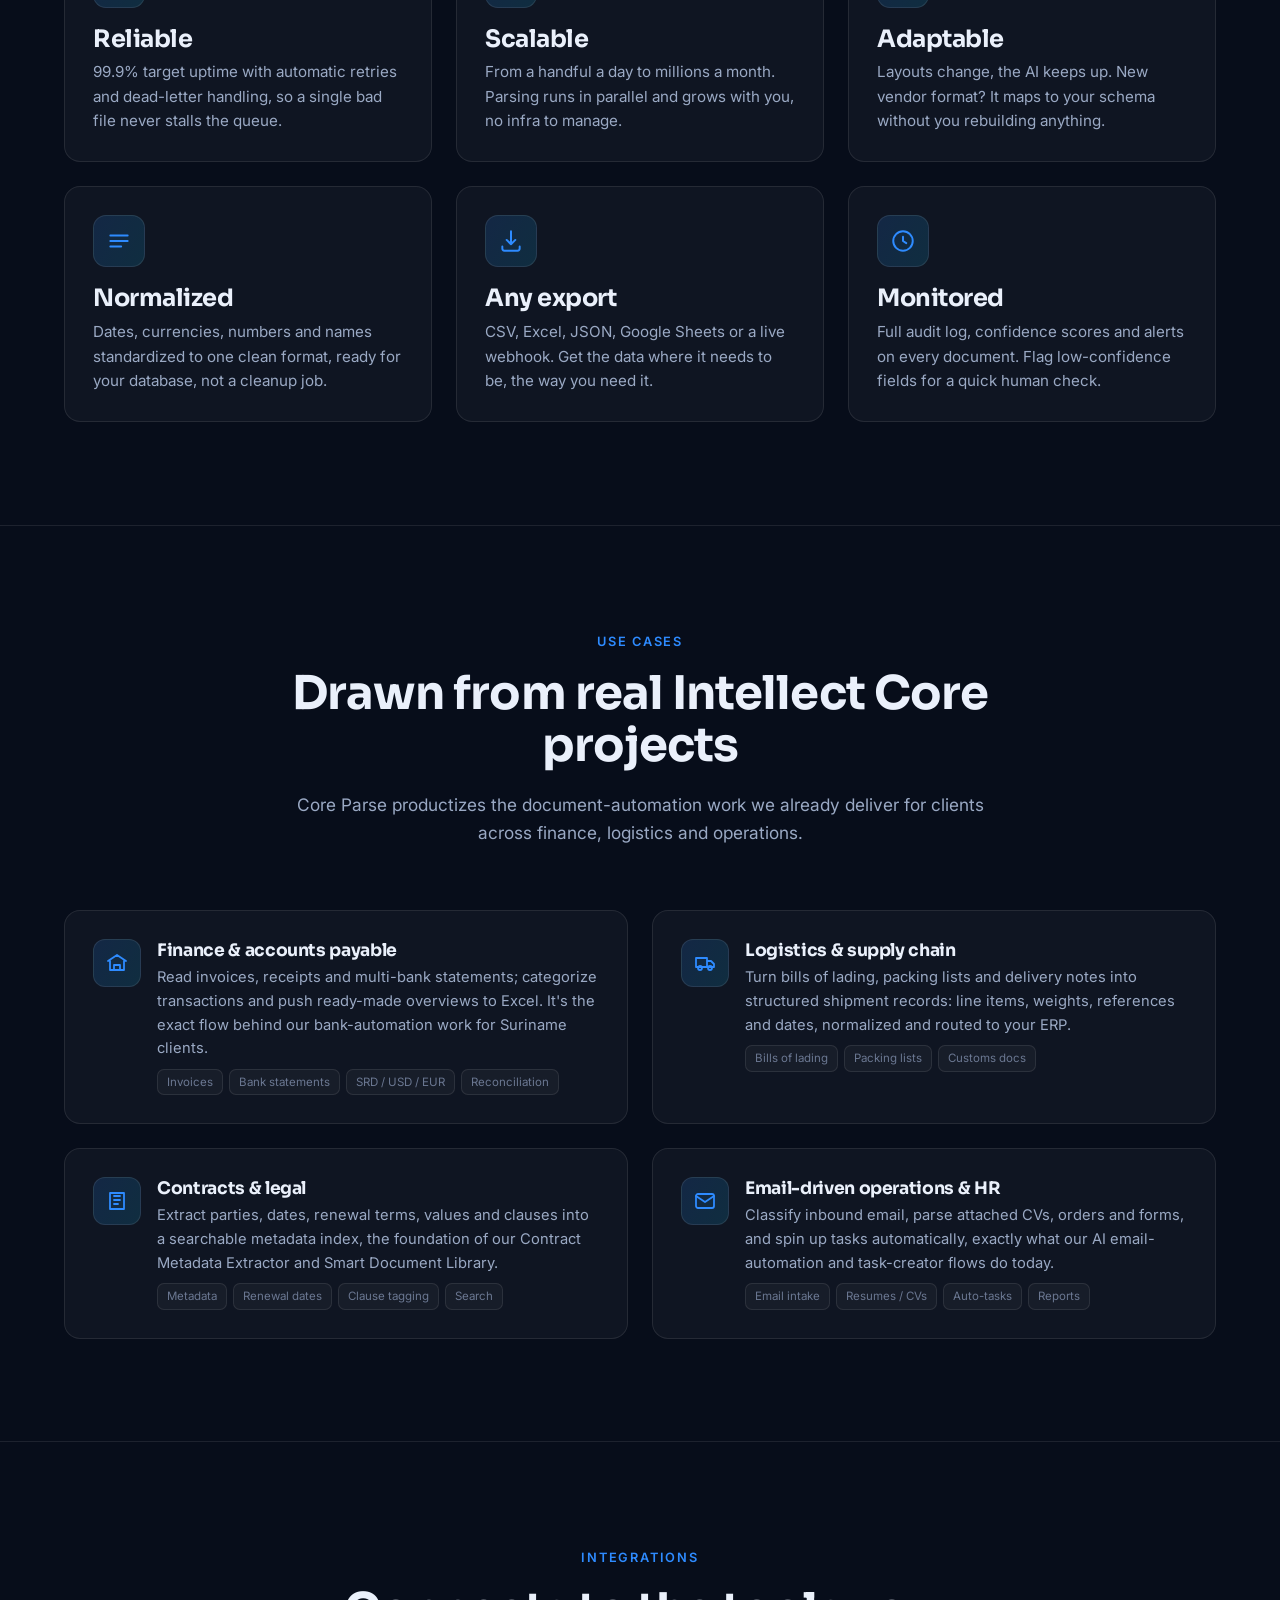
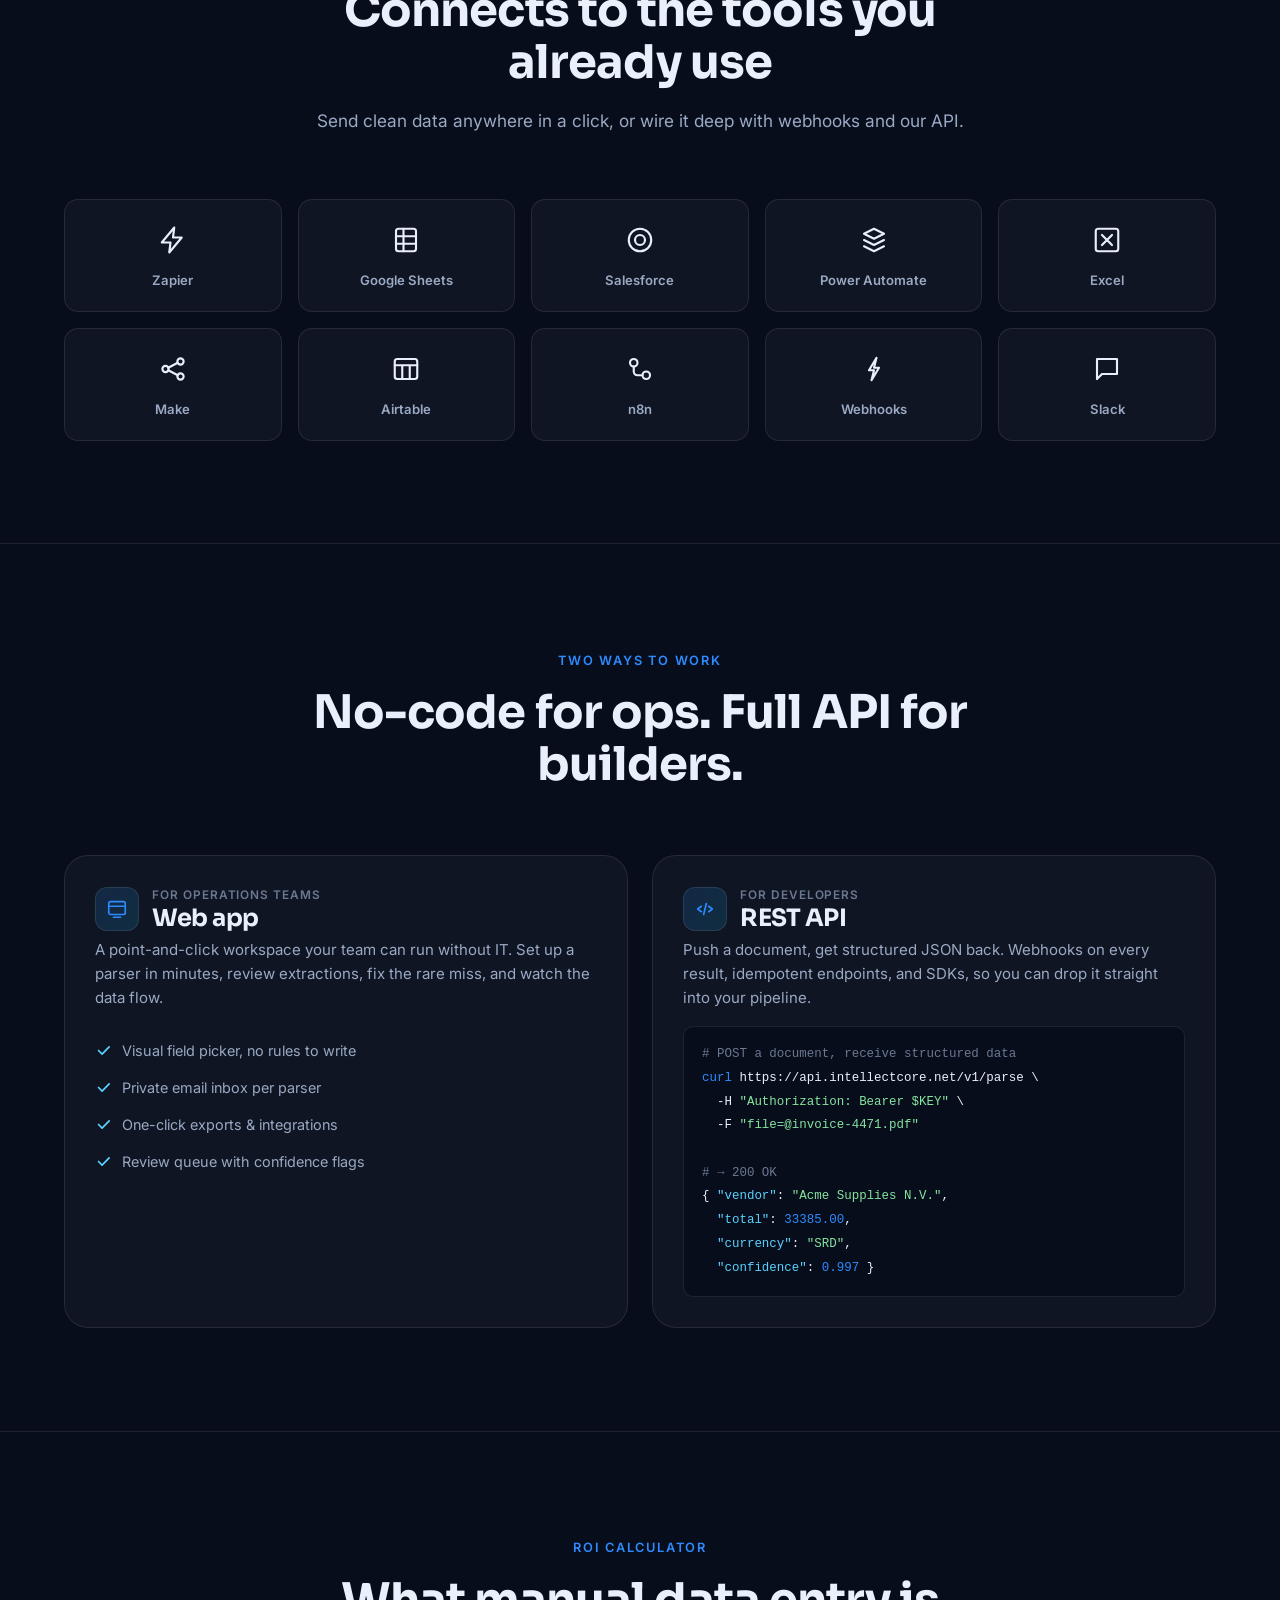
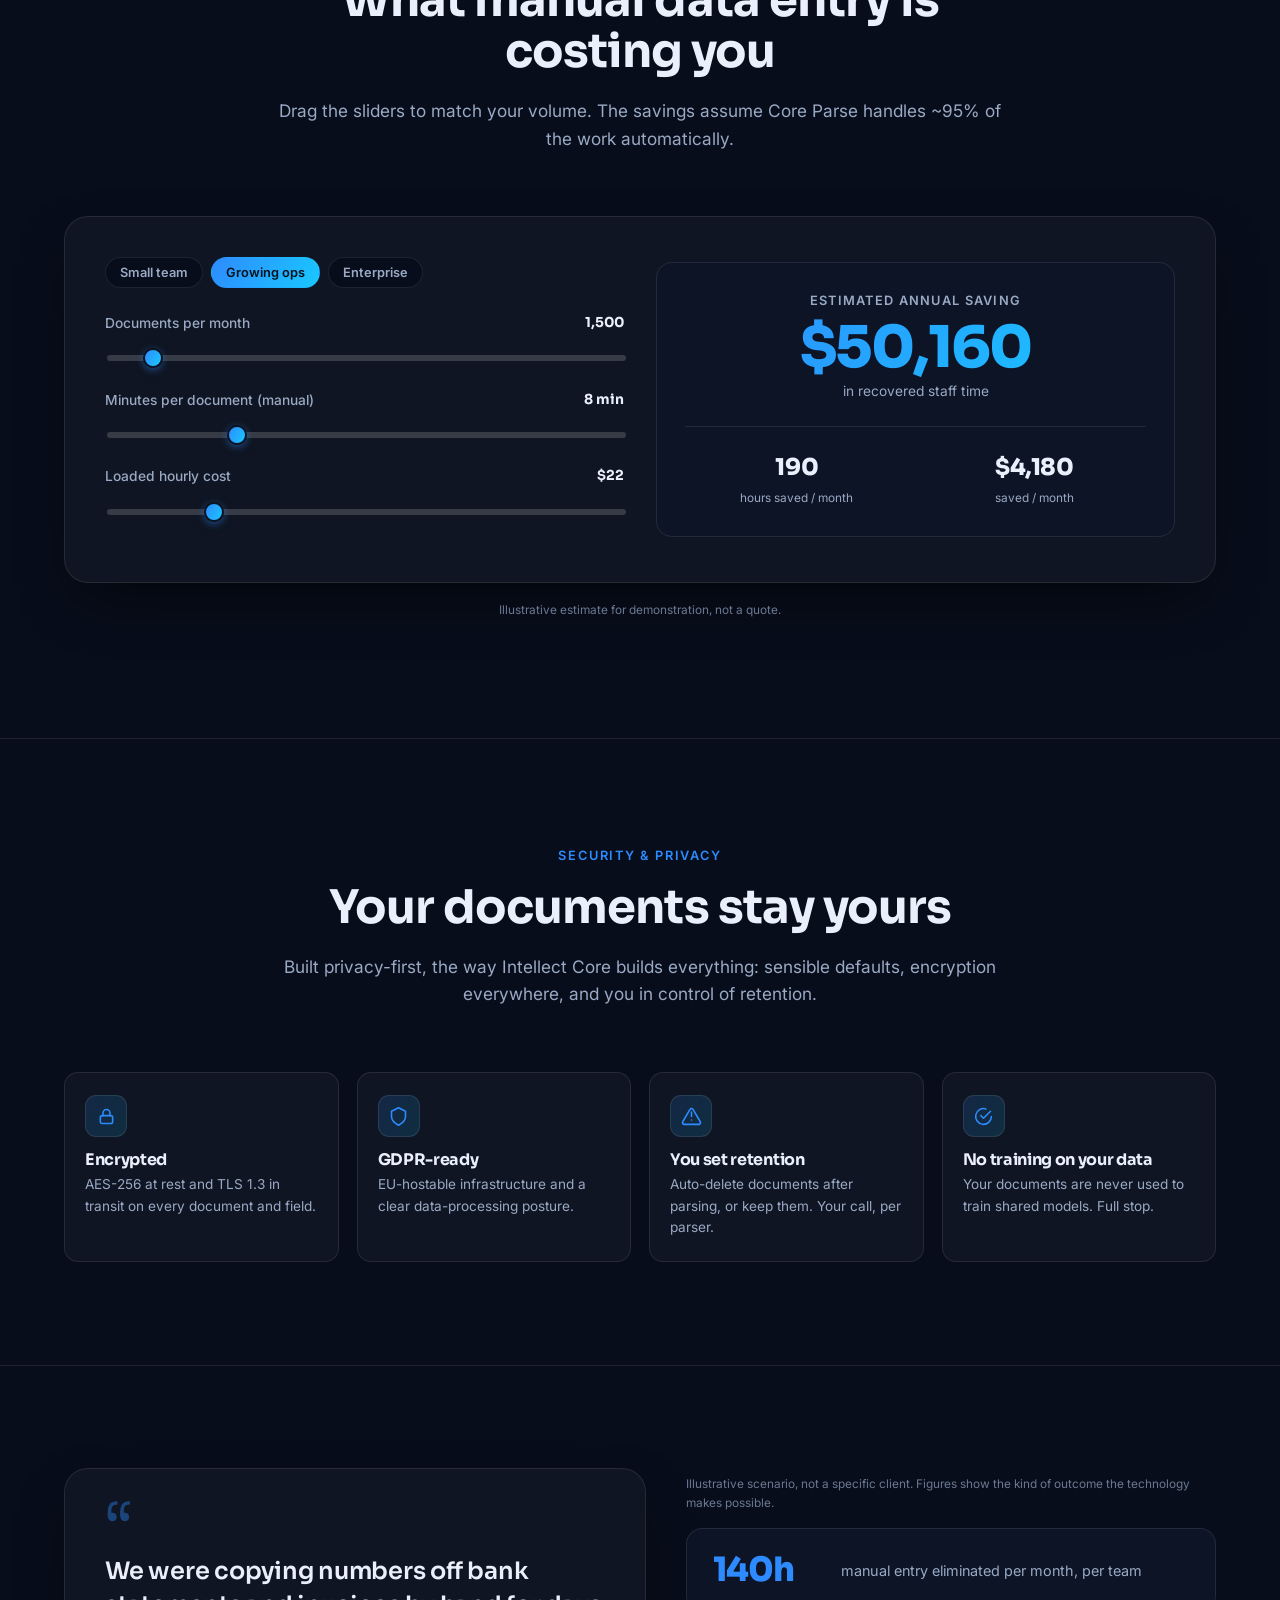
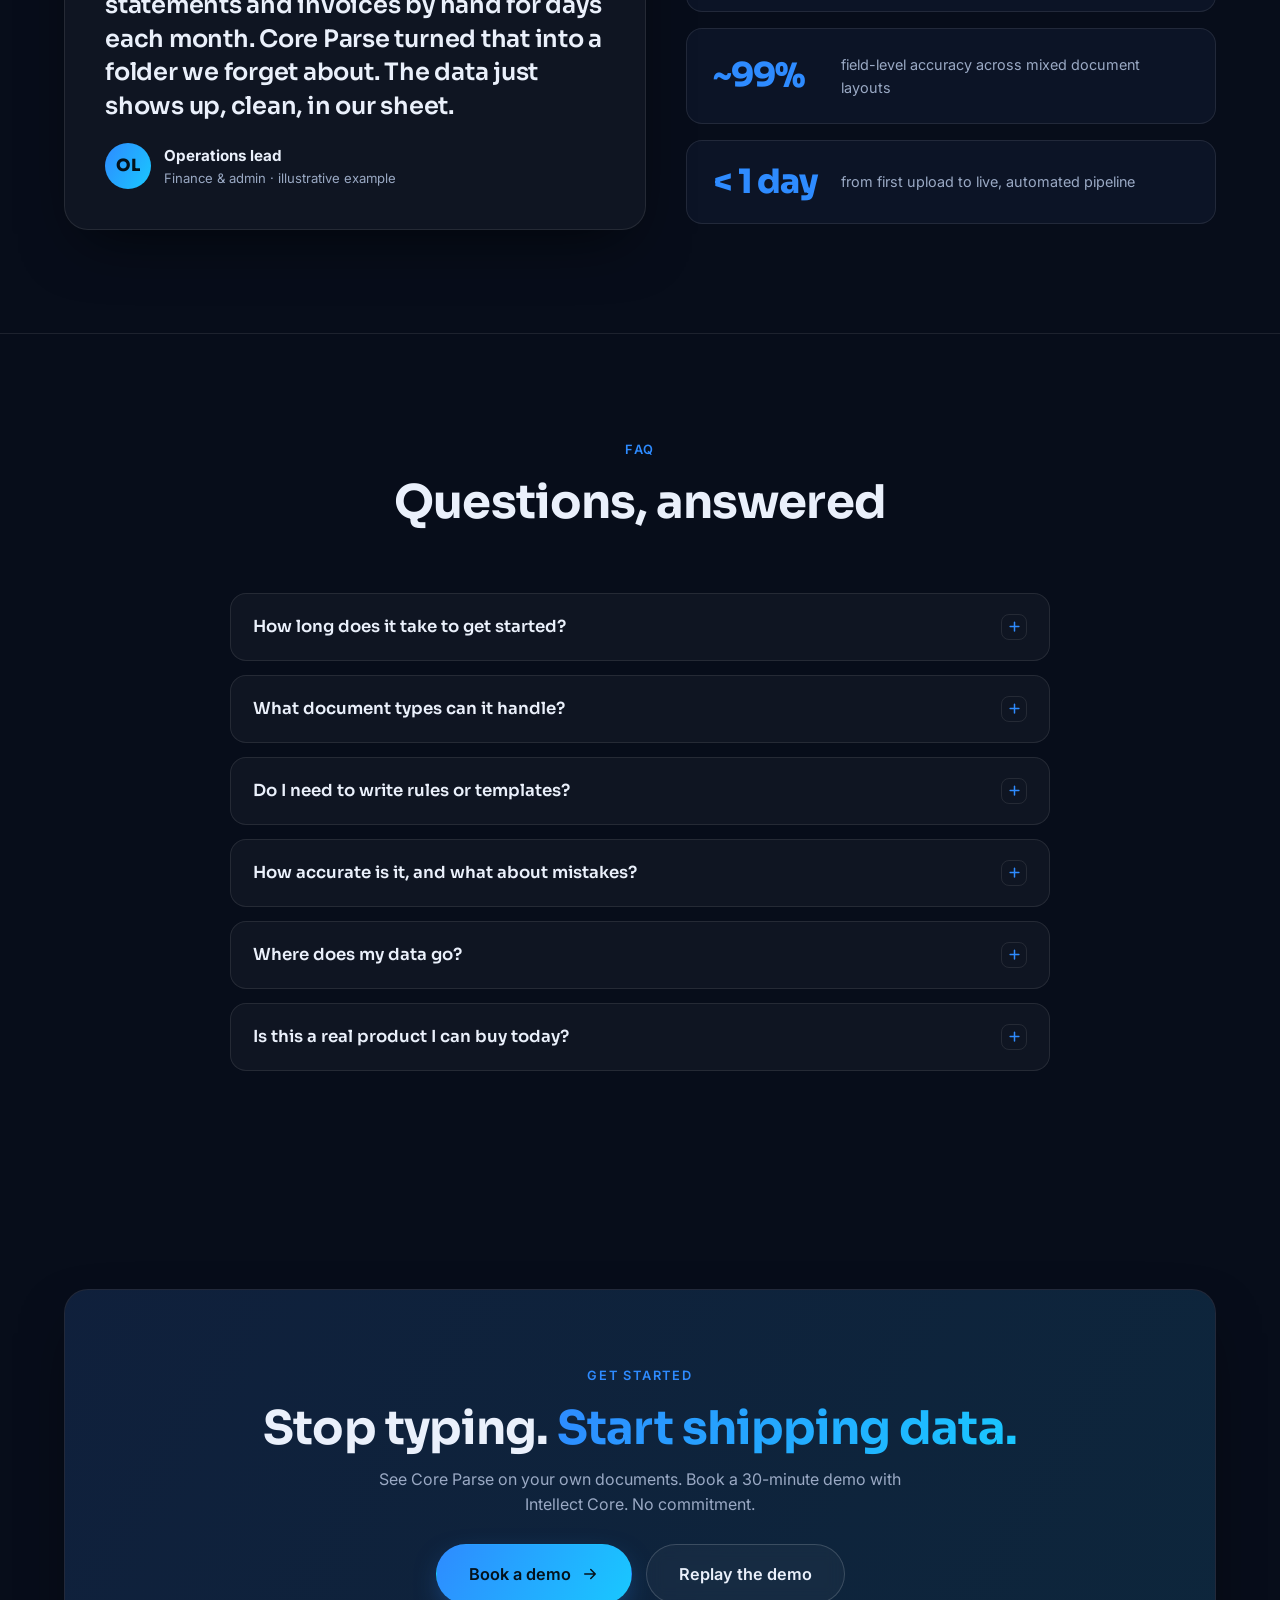
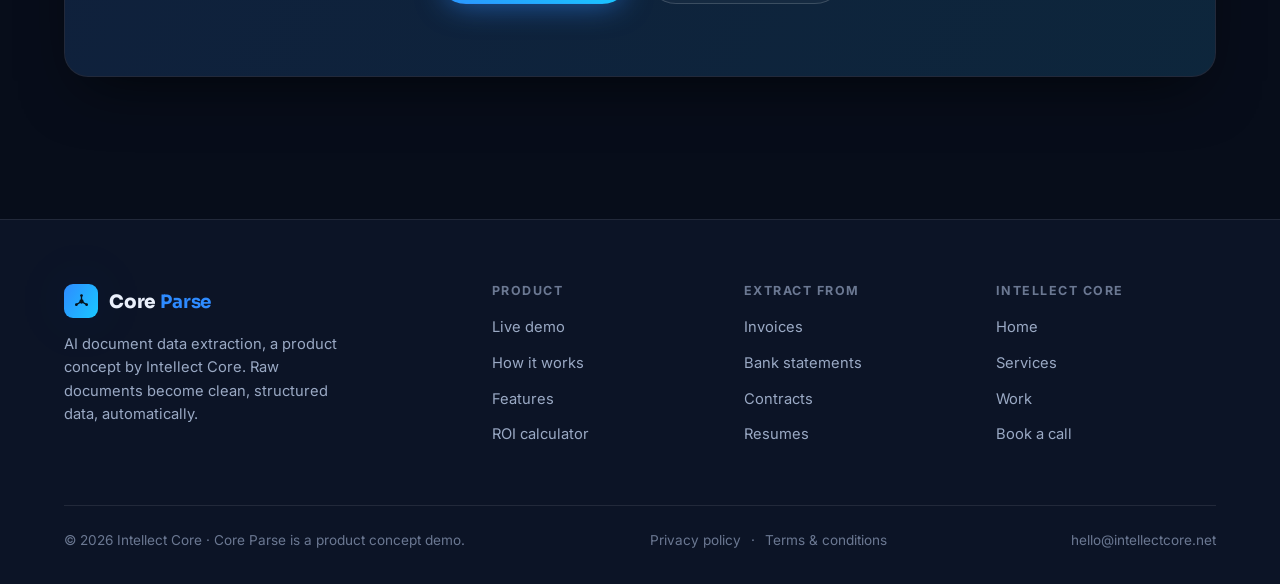
==== commit 8ae1a20c: "feat(demos): link Core Parse/Insight to new 4-tab main-site IA Kleine linkage-update op de demo-pagi" ====
--- a/website/main/technical/demo/index.html
+++ b/website/main/technical/demo/index.html
@@ -380,7 +380,7 @@
 <!-- HEADER -->
 <header class="site-header" id="siteHeader">
   <div class="container nav">
-    <a class="brand" href="#top" aria-label="Core Parse home">
+    <a class="brand" href="../../index.html" aria-label="Back to Intellect Core">
       <span class="logo-mark"><svg viewBox="0 0 24 24" fill="none" stroke="#04121b" stroke-width="1.7" stroke-linecap="round" stroke-linejoin="round"><path d="M12 12V4.4M12 12 5.5 16M12 12 18.5 16"/><circle cx="12" cy="4.4" r="1.7" fill="#04121b" stroke="none"/><circle cx="5.5" cy="16" r="1.7" fill="#04121b" stroke="none"/><circle cx="18.5" cy="16" r="1.7" fill="#04121b" stroke="none"/><circle cx="12" cy="12" r="2.7" fill="#04121b" stroke="none"/></svg></span>
       <span><b>Core</b> <span class="ac">Parse</span><span class="by">by Intellect Core</span></span>
     </a>
@@ -389,7 +389,7 @@
         <li><a data-i18n="nav.demo" href="#demo">Live demo</a></li>
         <li><a data-i18n="nav.how" href="#how">How it works</a></li>
         <li><a data-i18n="nav.uc" href="#usecases">Use cases</a></li>
-        <li><a data-i18n="nav.faq" href="#faq">FAQ</a></li>
+        <li><a data-i18n="nav.main" href="../../index.html">&larr; Intellect Core</a></li>
       </ul>
     </nav>
     <div class="nav-actions">
@@ -877,7 +877,7 @@
       </div>
       <div><h4 data-i18n="ft.hp">Product</h4><ul><li><a data-i18n="nav.demo" href="#demo">Live demo</a></li><li><a data-i18n="nav.how" href="#how">How it works</a></li><li><a data-i18n="ft.feat" href="#product">Features</a></li><li><a data-i18n="ft.roi" href="#roi">ROI calculator</a></li></ul></div>
       <div><h4 data-i18n="ft.he">Extract from</h4><ul><li><a data-i18n="ft.inv" href="#usecases">Invoices</a></li><li><a data-i18n="ft.bank" href="#usecases">Bank statements</a></li><li><a data-i18n="ft.contr" href="#usecases">Contracts</a></li><li><a data-i18n="ft.cv" href="#usecases">Resumes</a></li></ul></div>
-      <div><h4 data-i18n="ft.hi">Intellect Core</h4><ul><li><a data-i18n="ft.main" href="../../index.html">Main site</a></li><li><a data-i18n="ft.serv" href="../../index.html#services">Services</a></li><li><a data-i18n="ft.cont" href="../../index.html#contact">Contact</a></li><li><a data-i18n="nav.faq" href="#faq">FAQ</a></li></ul></div>
+      <div><h4 data-i18n="ft.hi">Intellect Core</h4><ul><li><a data-i18n="ft.main" href="../../index.html">Home</a></li><li><a data-i18n="ft.serv" href="../../services.html">Services</a></li><li><a data-i18n="ft.wrk" href="../../work.html">Work</a></li><li><a data-i18n="ft.cont" href="../../index.html#contact">Book a call</a></li></ul></div>
     </div>
     <div class="footer-bottom">
       <span data-i18n="ft.copy">© 2026 Intellect Core · Core Parse is a product concept demo.</span>
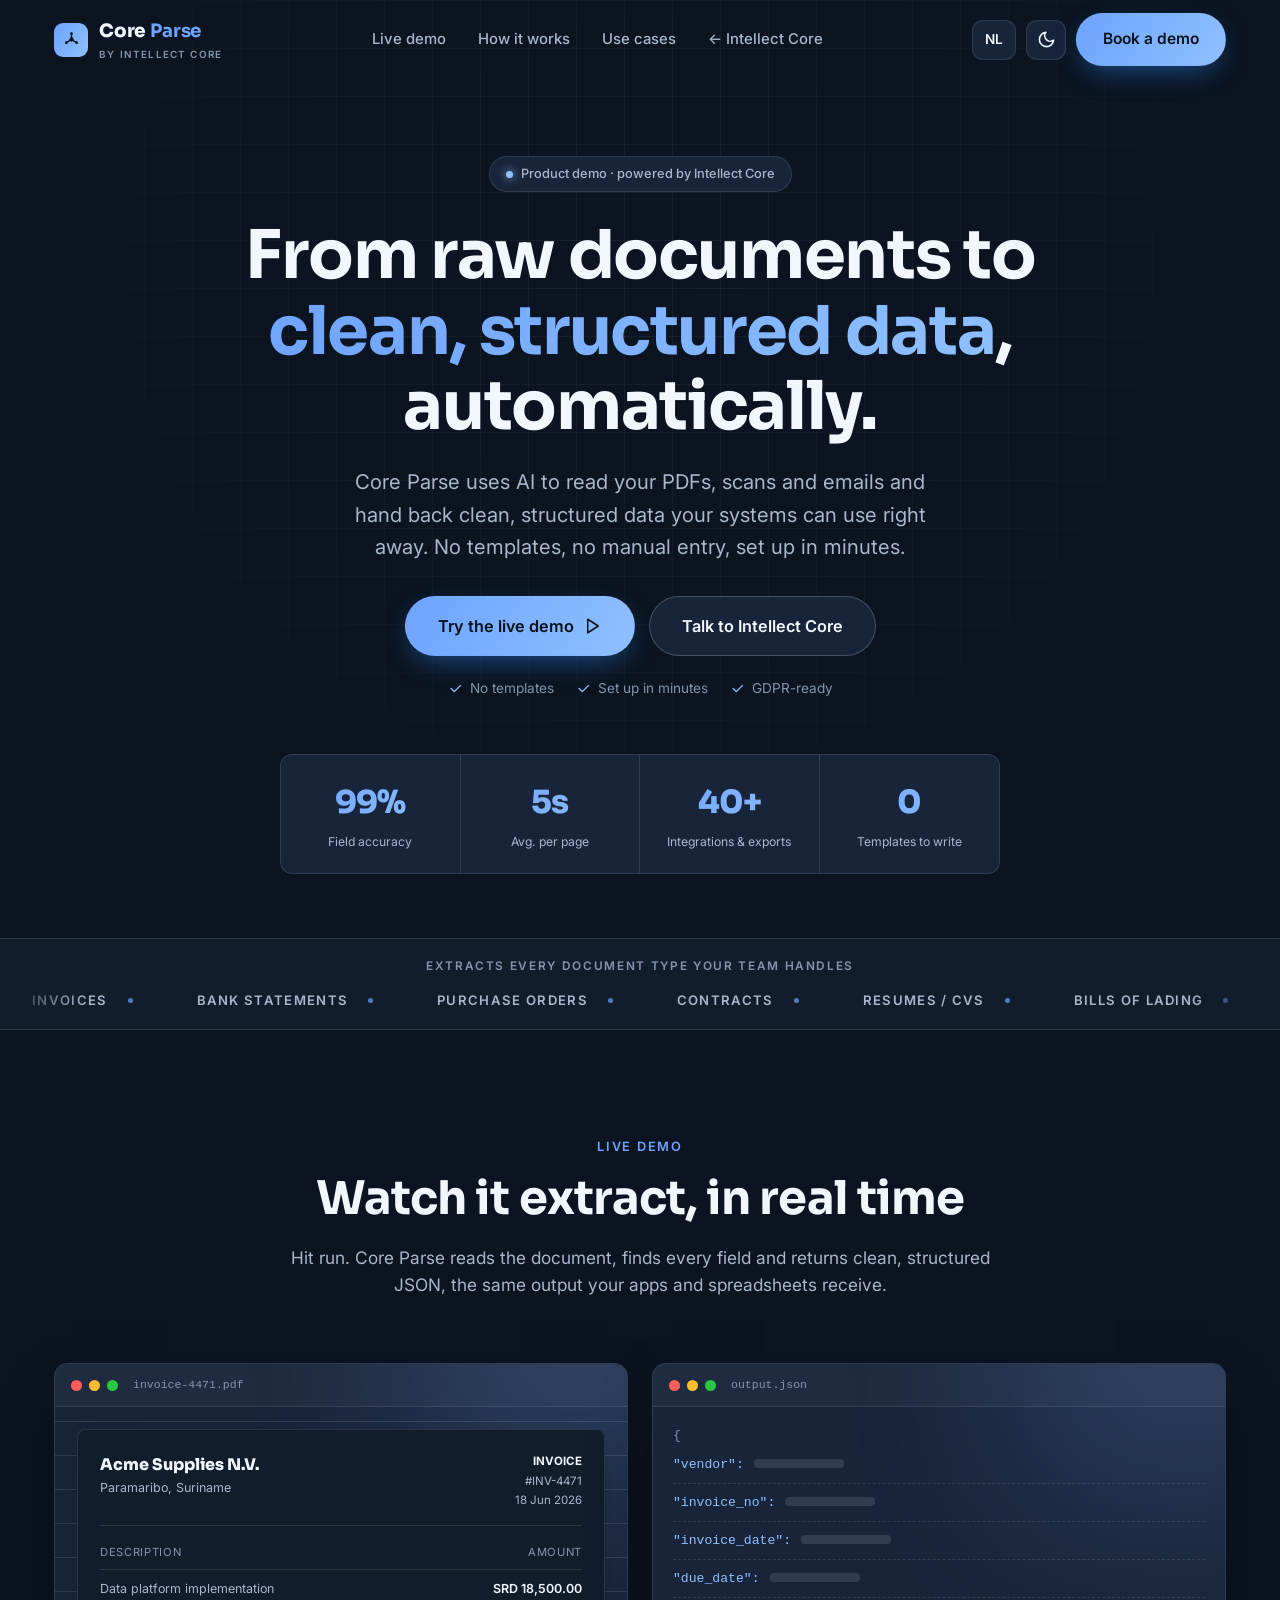
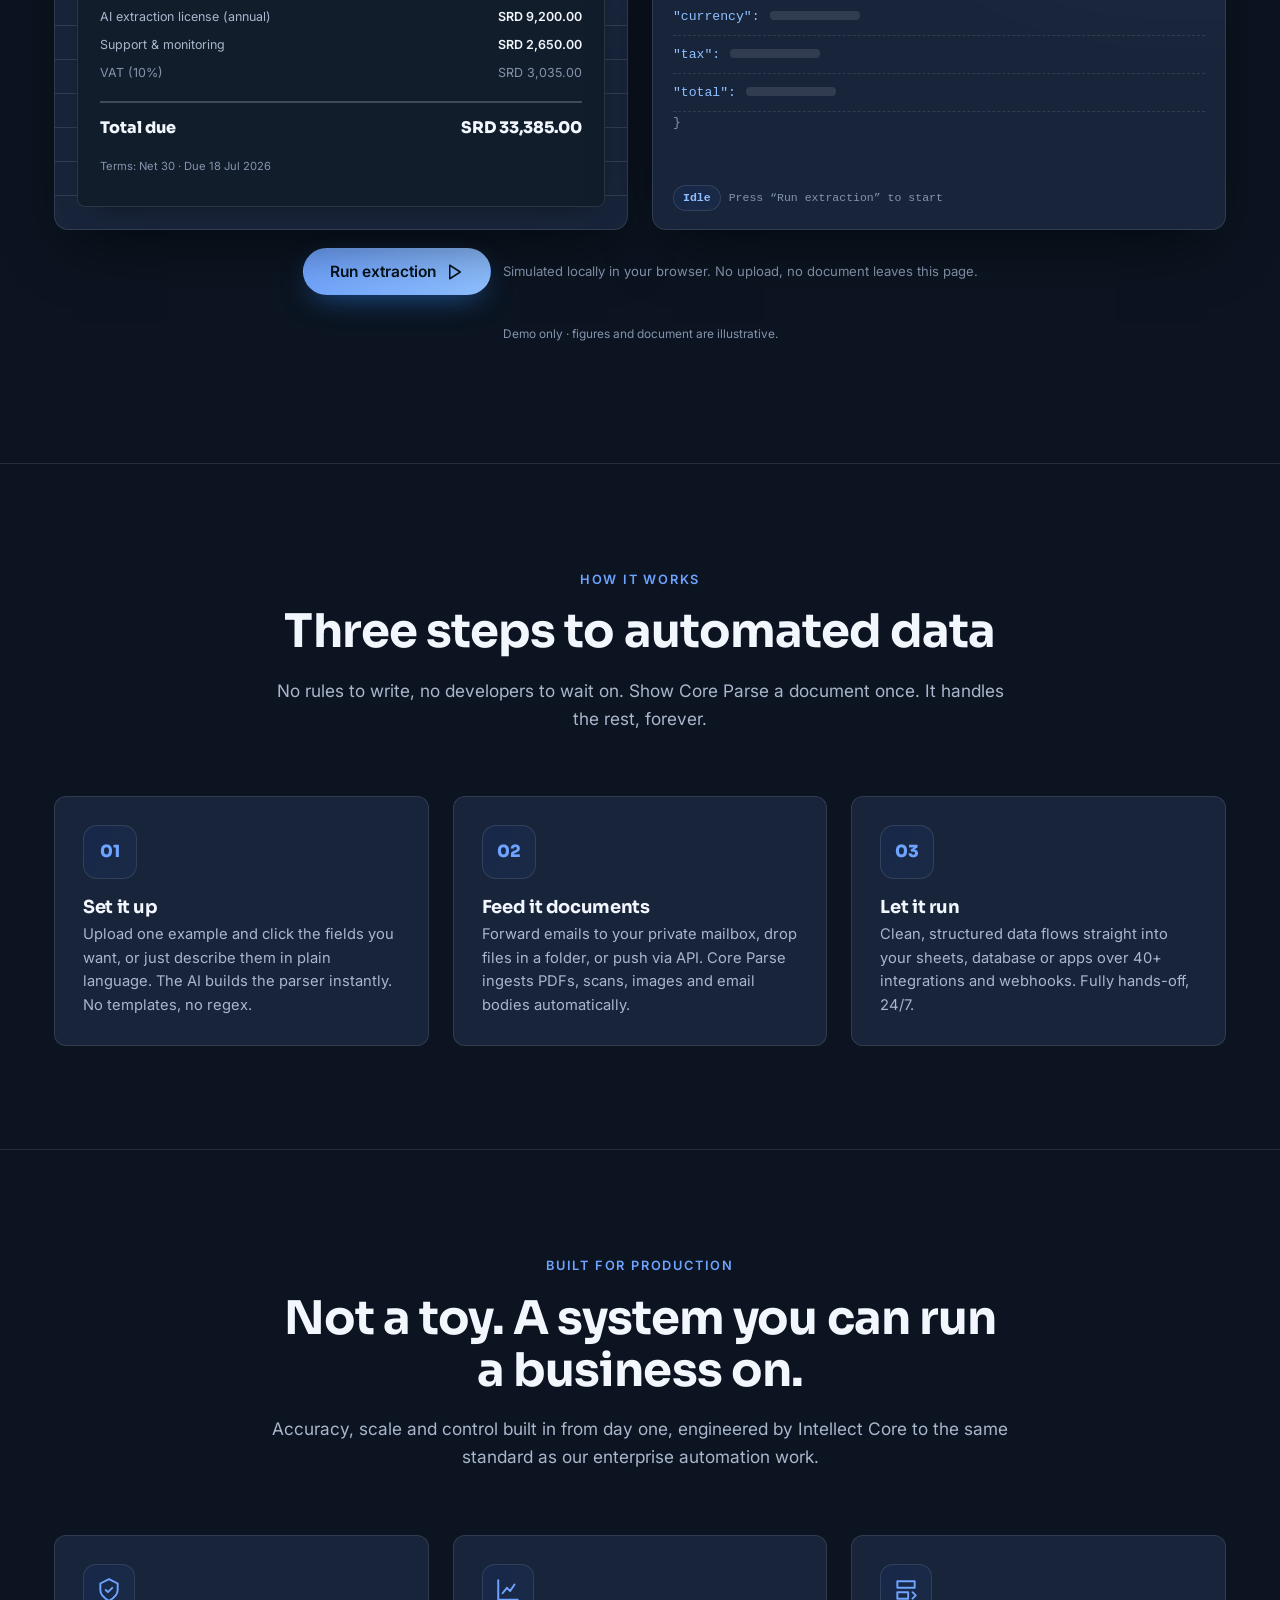
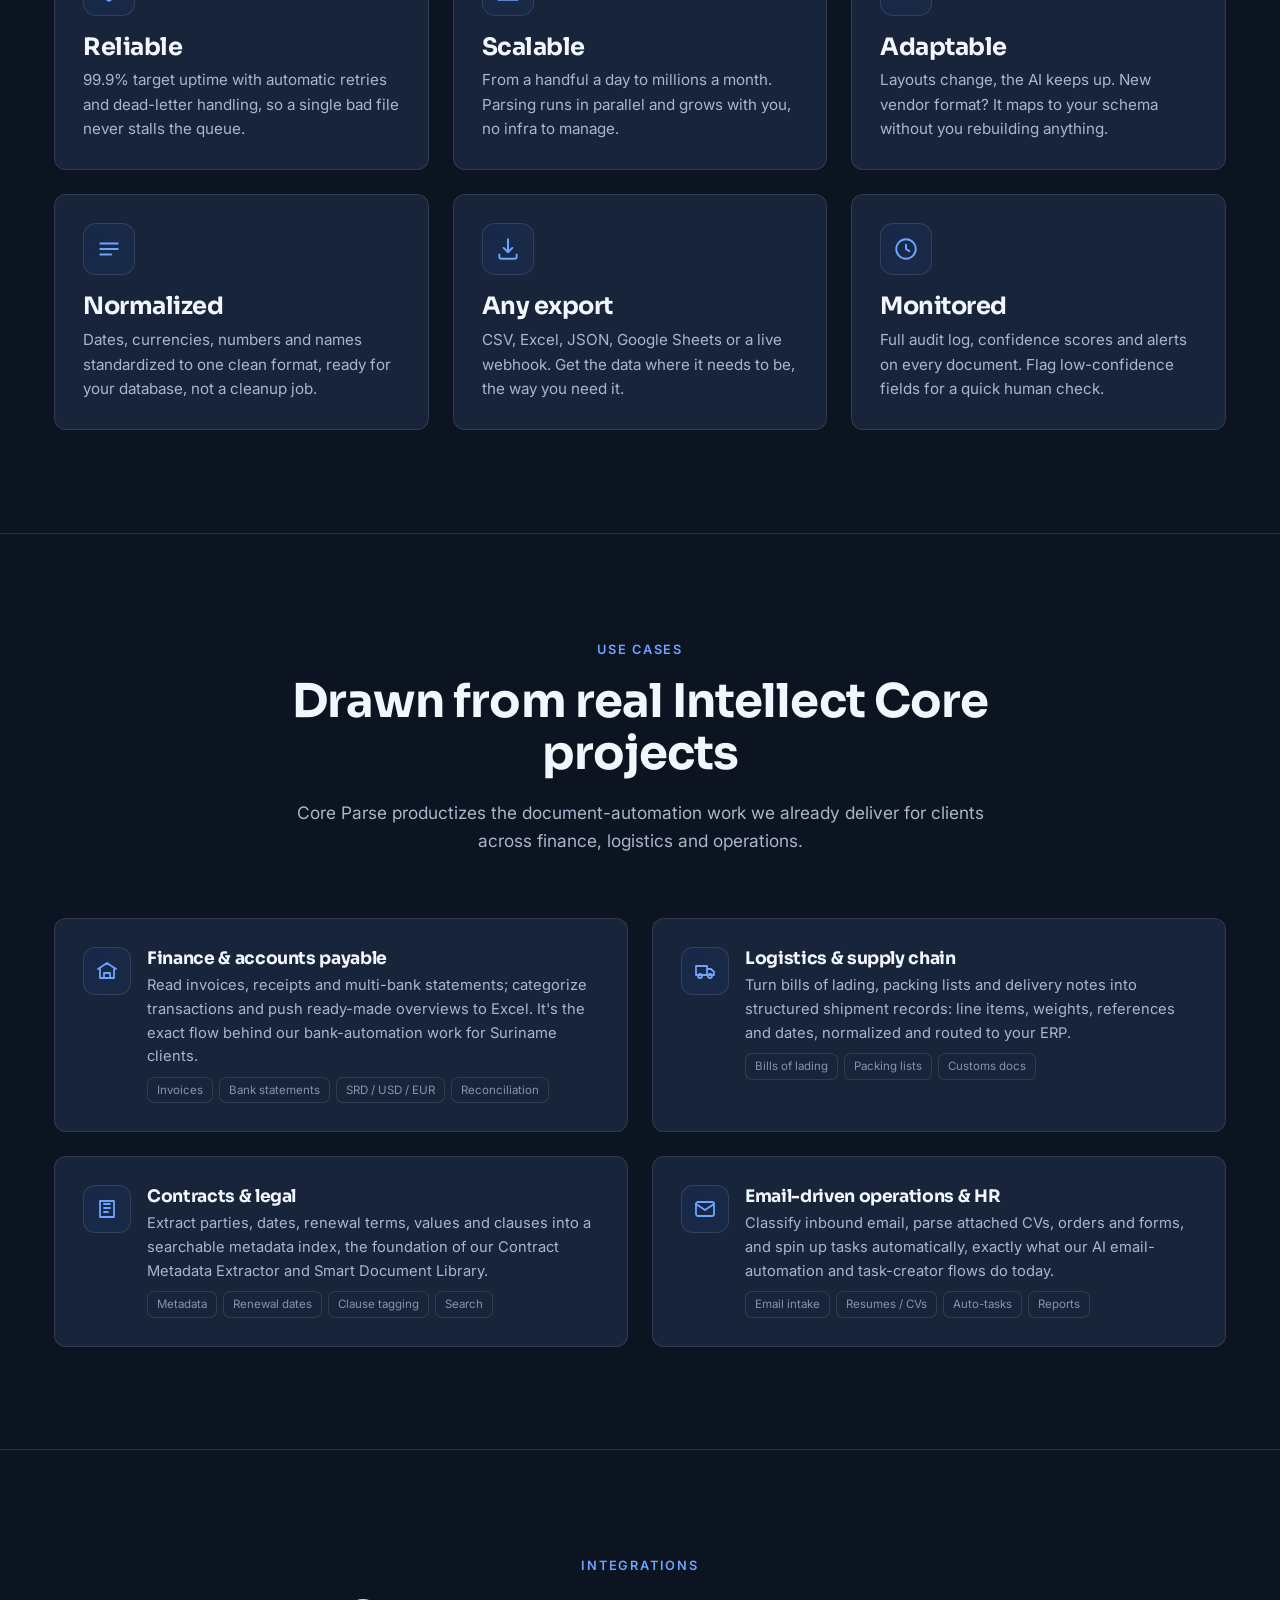
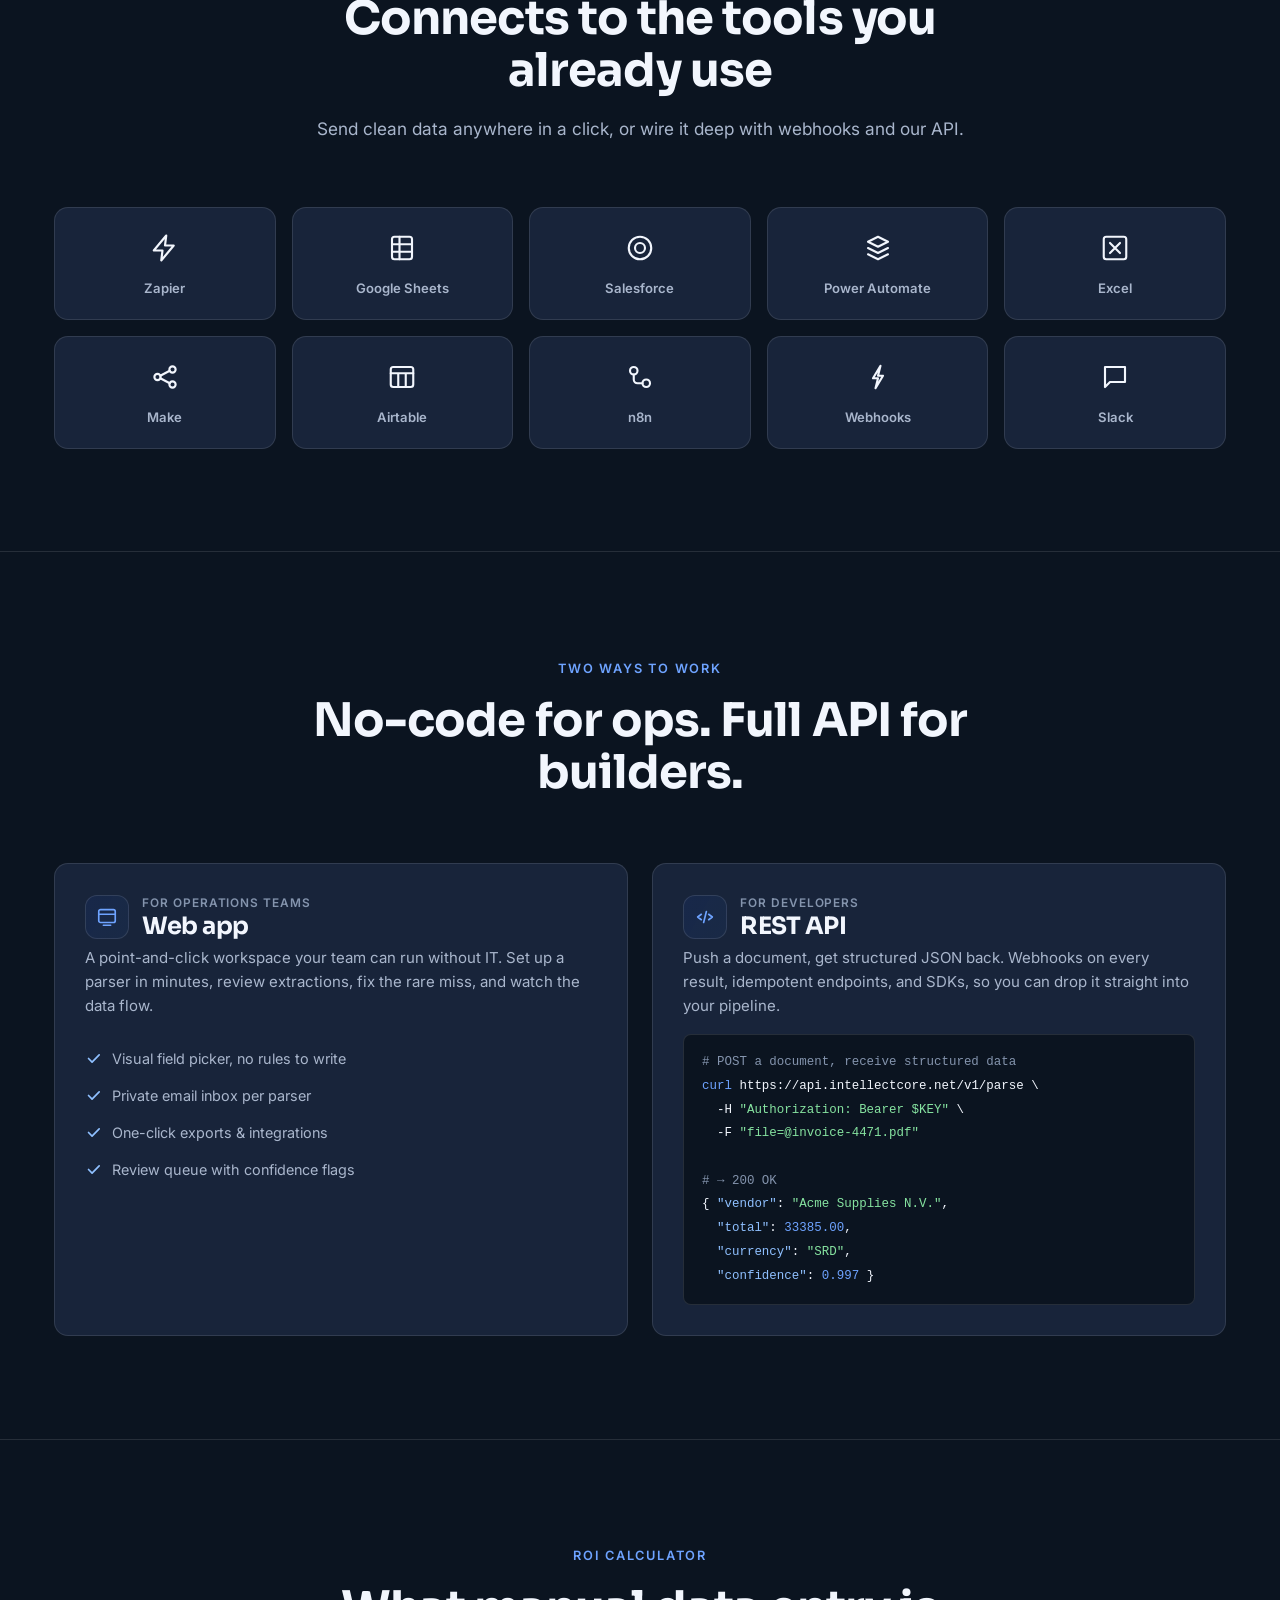
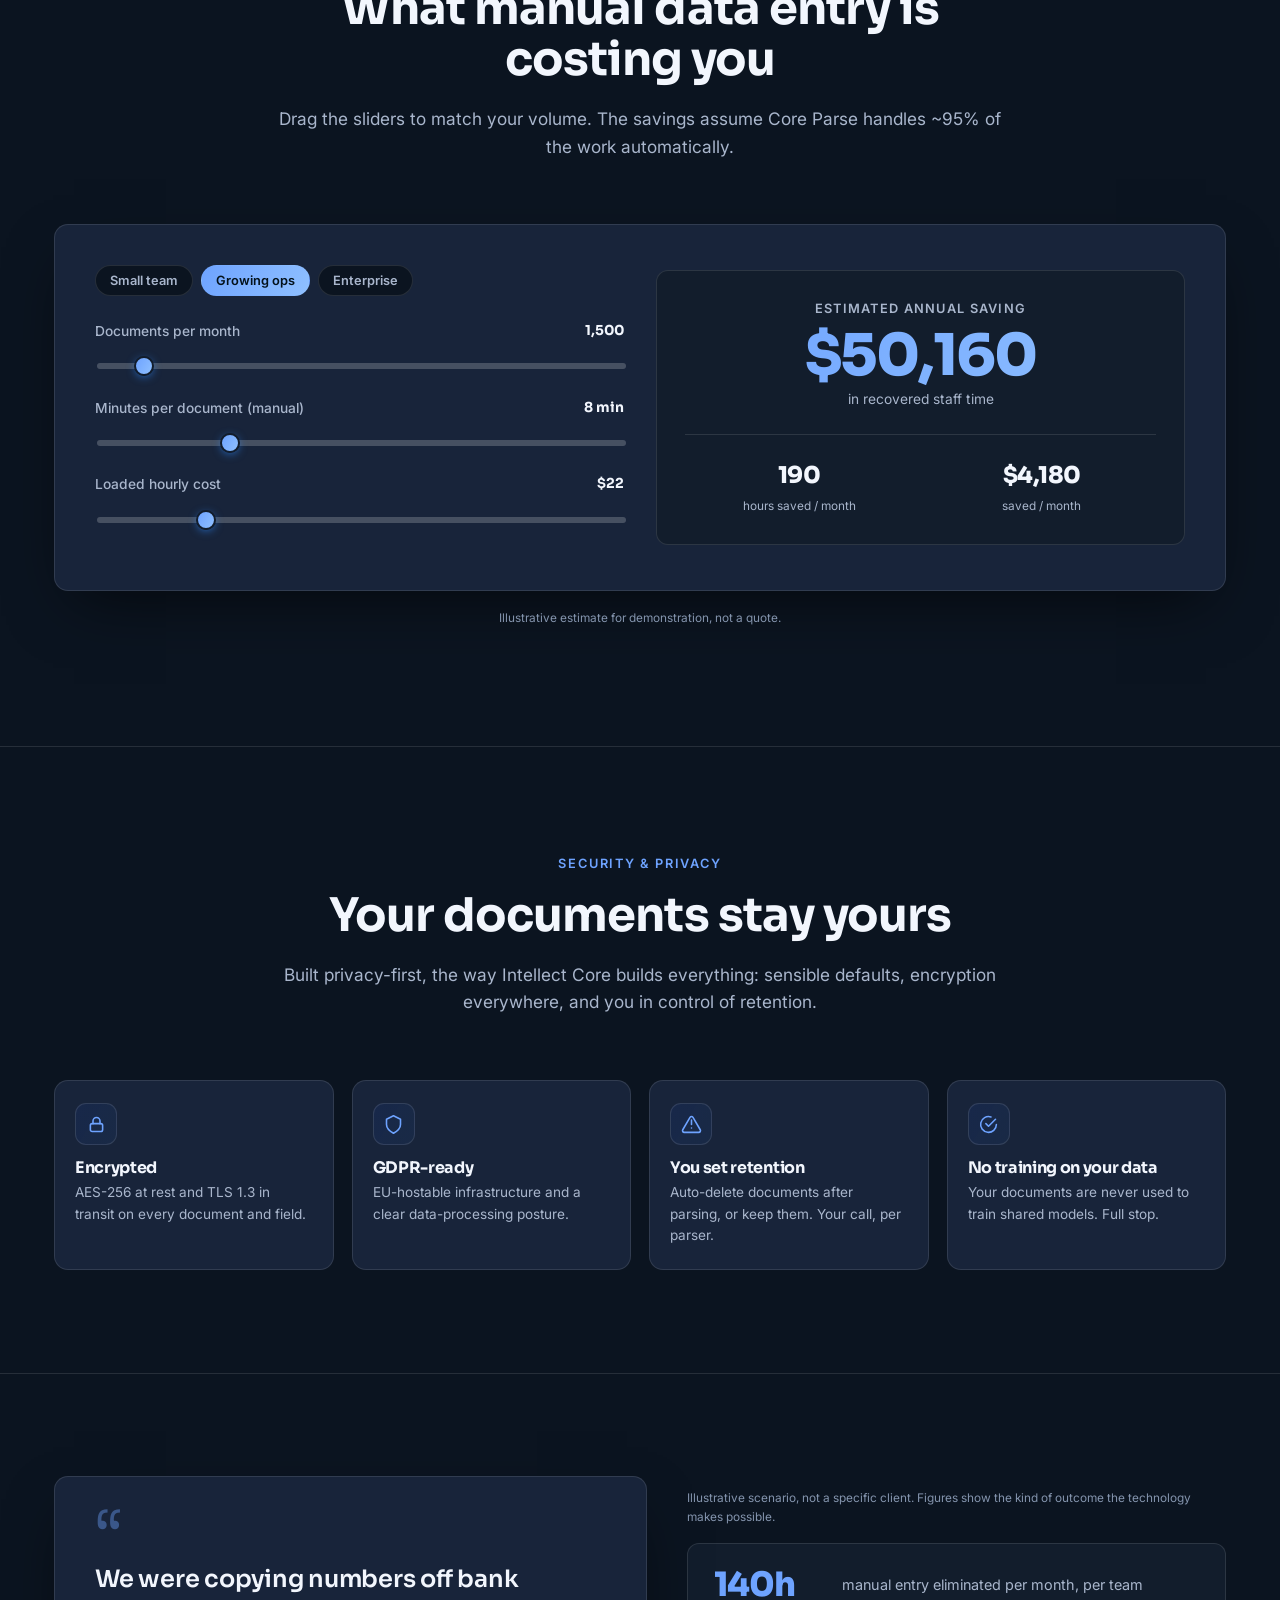
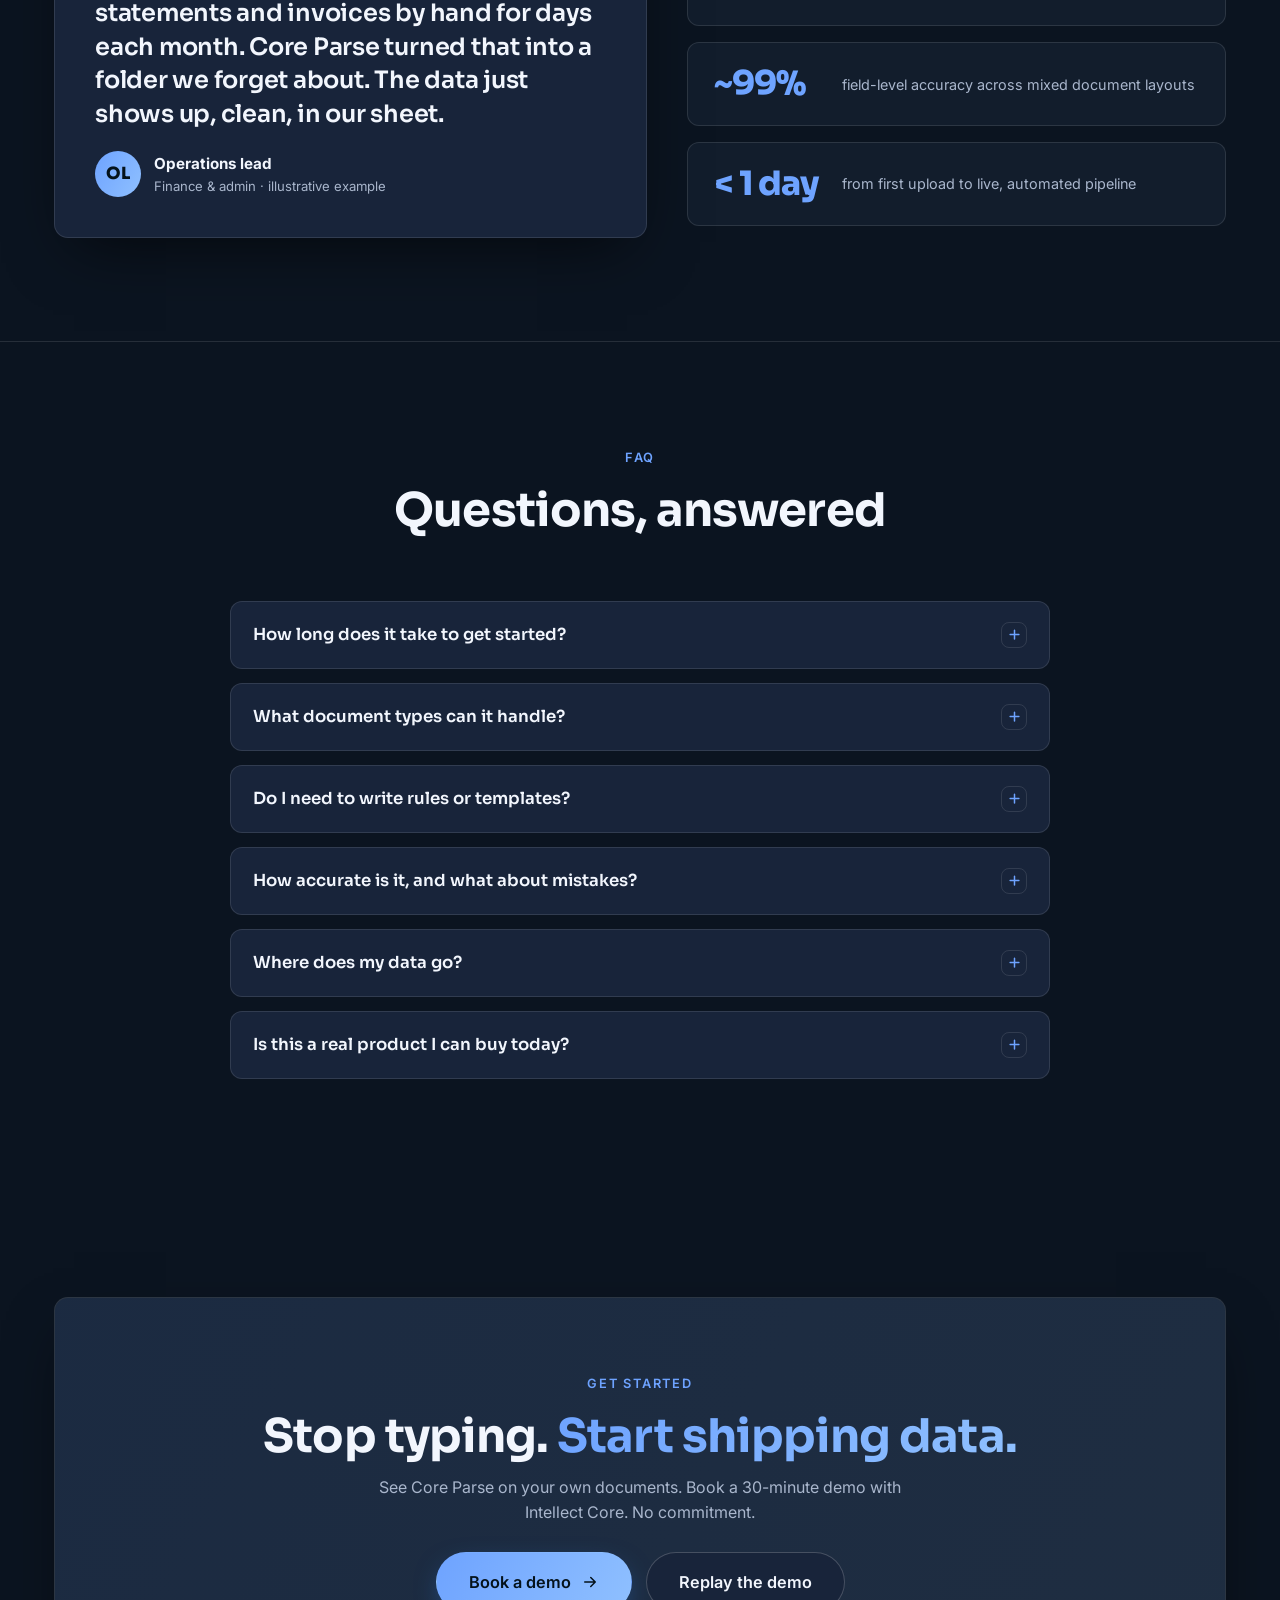
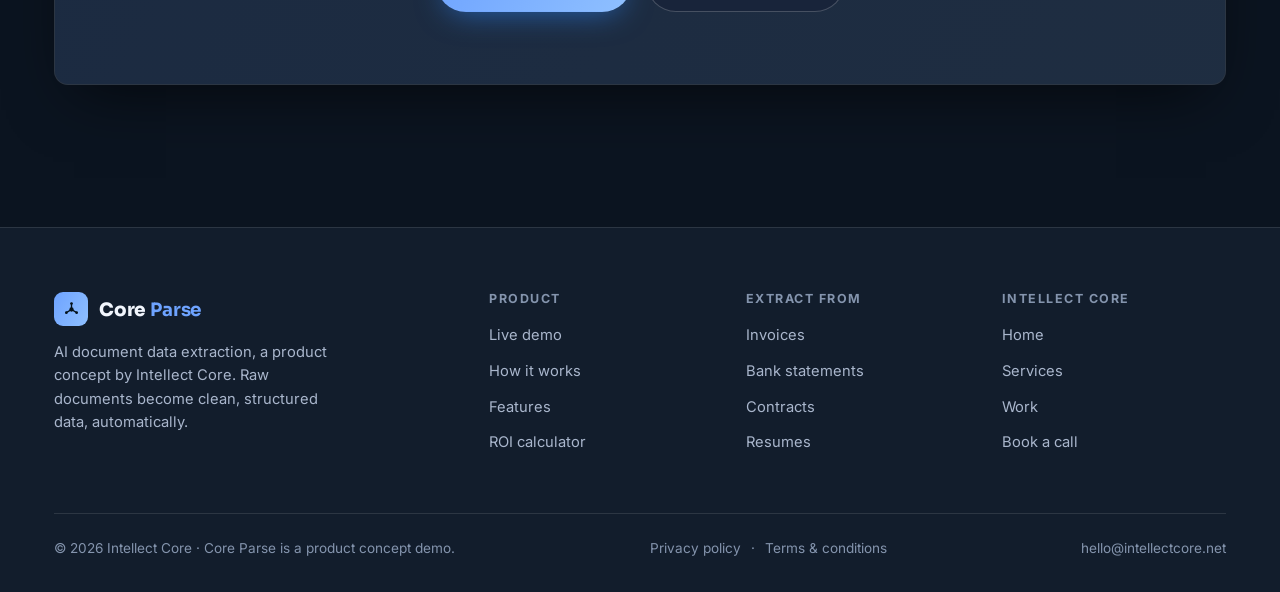
==== commit dbfe6cc8: "style(demos): align Core Parse & Core Insight with main-site tokens De twee demo-pagina's stonden no" ====
--- a/website/main/technical/demo/index.html
+++ b/website/main/technical/demo/index.html
@@ -22,40 +22,78 @@
    Core Parse — product demo site
    Built on the Intellect Core design system (blue + cyan, dark default).
    ===================================================================== */
+/* Aligned with the main Intellect Core site (2026-09-30):
+   light-first with dark override, blue accent (#1b4dd8), Sora/Inter,
+   hairlines and paper-tones. Demo-specific class names (.bg-card,
+   .text-muted, --border etc.) are kept via compat mappings so the
+   rest of this file's CSS keeps working unchanged. */
 :root{
-  --accent:#2e8bff;          /* bright blue */
-  --accent-2:#19c8ff;        /* cyan-blue */
-  --accent-3:#5ad1ff;        /* light blue */
-  --gradient:linear-gradient(120deg,var(--accent),var(--accent-2));
-  --gradient-soft:linear-gradient(120deg,rgba(46,139,255,.16),rgba(25,200,255,.14));
-
-  --bg:#070d1a; --bg-elev:#0c1426;
-  --bg-card:rgba(255,255,255,.035); --bg-card-hover:rgba(255,255,255,.06);
-  --border:rgba(255,255,255,.09); --border-strong:rgba(255,255,255,.16);
-  --text:#eaf0fb; --text-muted:#9aa9c4; --text-dim:#6b7892;
-  --ok:#28c840; --warn:#febc2e;
-  --shadow:0 24px 60px -20px rgba(0,0,0,.65);
-  --glow:0 0 60px -10px rgba(46,139,255,.4);
-
-  --font:"Inter",system-ui,-apple-system,"Segoe UI",Roboto,Helvetica,Arial,sans-serif;
-  --font-display:"Sora",var(--font);
-  --mono:ui-monospace,"SFMono-Regular",Menlo,Consolas,monospace;
-  --maxw:1200px; --radius:16px; --radius-lg:24px; --radius-sm:10px; --header-h:72px;
+  --paper:#eef4fd;
+  --paper-2:#ffffff;
+  --paper-3:#e1ebfa;
+  --ink:#0e1626;
+  --ink-2:#44526b;
+  --ink-3:#566377;
+  --rule:#d5e1f2;
+  --rule-2:#b7c8e2;
+  --accent:#1b4dd8;
+  --accent-bright:#2e8bff;
+  --accent-soft:#e7eefe;
+  --mark:#0e6f8c;
+
+  /* Compat: demo-specific token names alias to the main tokens. */
+  --bg:var(--paper);
+  --bg-elev:var(--paper-2);
+  --bg-card:var(--paper-3);
+  --bg-card-hover:var(--rule);
+  --border:var(--rule);
+  --border-strong:var(--rule-2);
+  --text:var(--ink);
+  --text-muted:var(--ink-2);
+  --text-dim:var(--ink-3);
+  --accent-2:var(--accent-bright);
+  --accent-3:var(--accent-bright);
+
+  --gradient:linear-gradient(120deg,var(--accent),var(--accent-bright));
+  --gradient-soft:linear-gradient(120deg,rgba(27,77,216,.10),rgba(46,139,255,.06));
+  --ok:#186238;
+  --warn:#c17c00;
+  --shadow:0 20px 44px -28px rgba(14,22,38,.26);
+  --glow:none;
+
+  --sans:"Inter",system-ui,-apple-system,"Segoe UI",Roboto,Helvetica,Arial,sans-serif;
+  --display:"Sora","Segoe UI",Inter,system-ui,sans-serif;
+  --mono:"IBM Plex Mono",ui-monospace,Menlo,Consolas,monospace;
+  --font:var(--sans);
+  --font-display:var(--display);
+
+  --maxw:1220px;
+  --radius:12px; --radius-lg:14px; --radius-sm:8px;
+  --header-h:80px;
   --ease:cubic-bezier(.22,1,.36,1);
 }
-[data-theme="light"]{
-  --bg:#f4f8ff; --bg-elev:#ffffff;
-  --bg-card:rgba(13,25,48,.025); --bg-card-hover:rgba(13,25,48,.05);
-  --border:rgba(13,25,48,.1); --border-strong:rgba(13,25,48,.18);
-  --text:#0b1426; --text-muted:#46587a; --text-dim:#6b7892;
-  --shadow:0 24px 60px -24px rgba(20,40,90,.25);
-  --glow:0 0 60px -10px rgba(40,120,230,.25);
+[data-theme="dark"]{
+  --paper:#0b1420;
+  --paper-2:#121d2c;
+  --paper-3:#18243a;
+  --ink:#f2f6fd;
+  --ink-2:#a9b6cc;
+  --ink-3:#8494ad;
+  --rule:rgba(255,255,255,.11);
+  --rule-2:rgba(255,255,255,.2);
+  --accent:#6ea3ff;
+  --accent-bright:#8fc0ff;
+  --accent-soft:rgba(110,163,255,.14);
+  --mark:#4fc8e8;
+  --shadow:0 24px 60px -20px rgba(0,0,0,.65);
 }
+/* keep light-attr override backward compatible */
+[data-theme="light"]{ color-scheme:light }
 *,*::before,*::after{box-sizing:border-box}
 html{scroll-behavior:smooth;scroll-padding-top:calc(var(--header-h) + 16px)}
 @media(prefers-reduced-motion:reduce){html{scroll-behavior:auto}*{animation-duration:.001ms!important;transition-duration:.001ms!important}}
 body{margin:0;font-family:var(--font);background:var(--bg);color:var(--text);line-height:1.6;-webkit-font-smoothing:antialiased;text-rendering:optimizeLegibility;overflow-x:hidden;transition:background .4s var(--ease),color .4s var(--ease)}
-body::before{content:"";position:fixed;inset:0;z-index:-2;background:radial-gradient(800px 500px at 12% -5%,rgba(25,200,255,.16),transparent 60%),radial-gradient(700px 500px at 95% 0%,rgba(46,139,255,.18),transparent 55%),radial-gradient(600px 600px at 50% 110%,rgba(90,209,255,.08),transparent 60%);pointer-events:none}
+body::before{content:none}
 img{max-width:100%;display:block}
 a{color:inherit;text-decoration:none}
 h1,h2,h3,h4{font-family:var(--font-display);font-weight:700;line-height:1.12;letter-spacing:-.02em;margin:0 0 .4em}
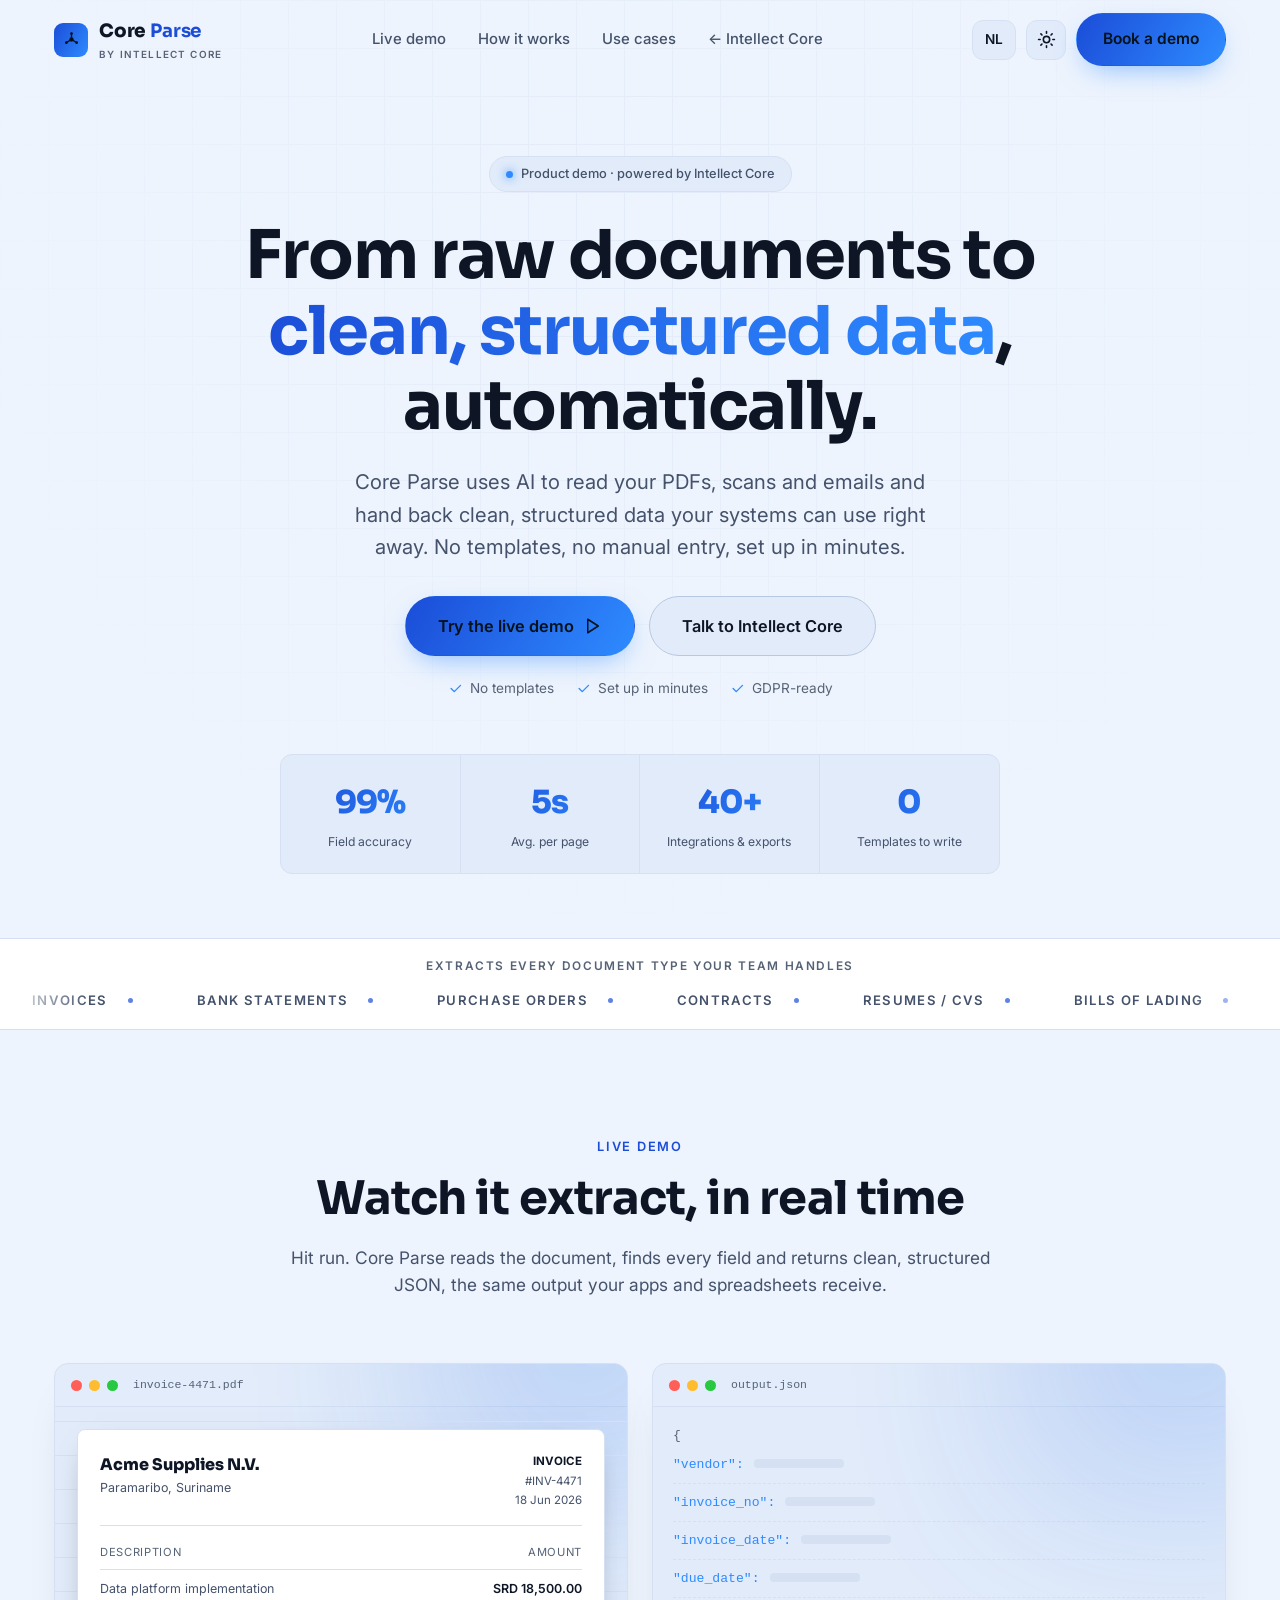
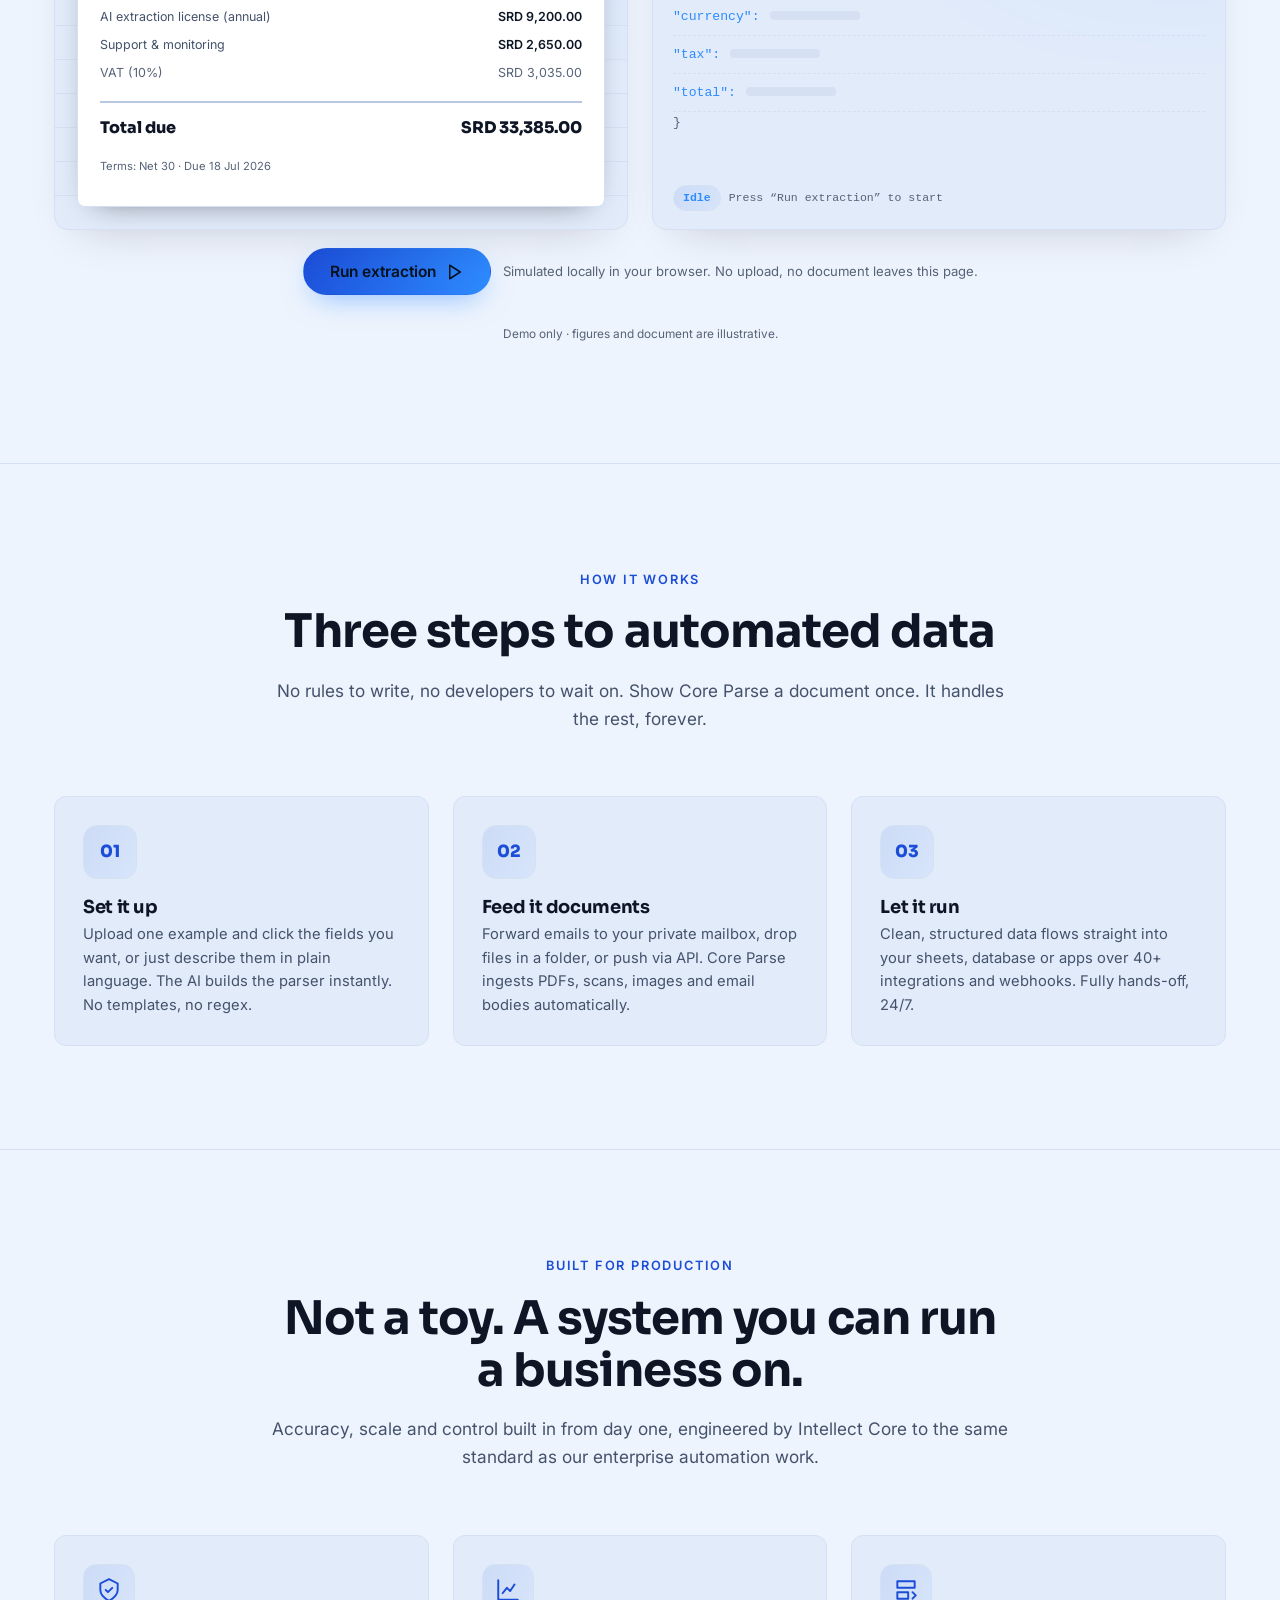
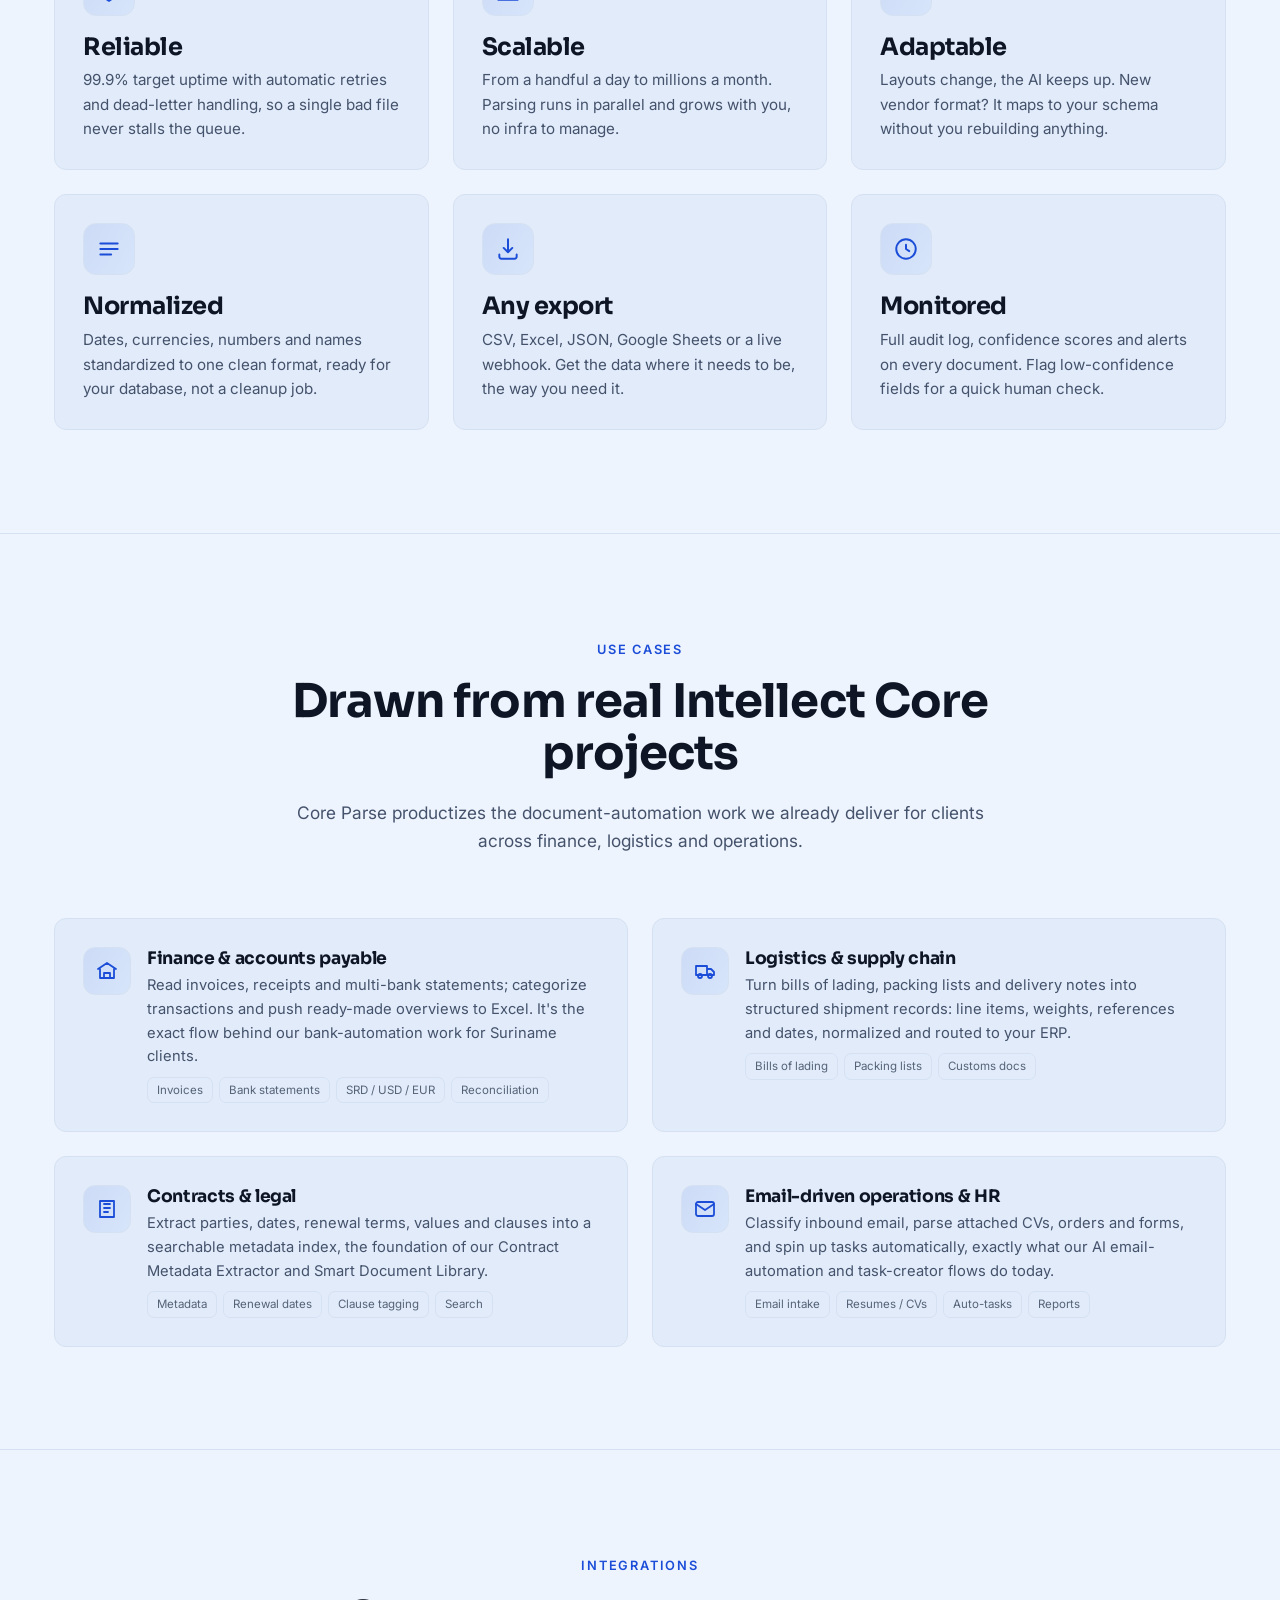
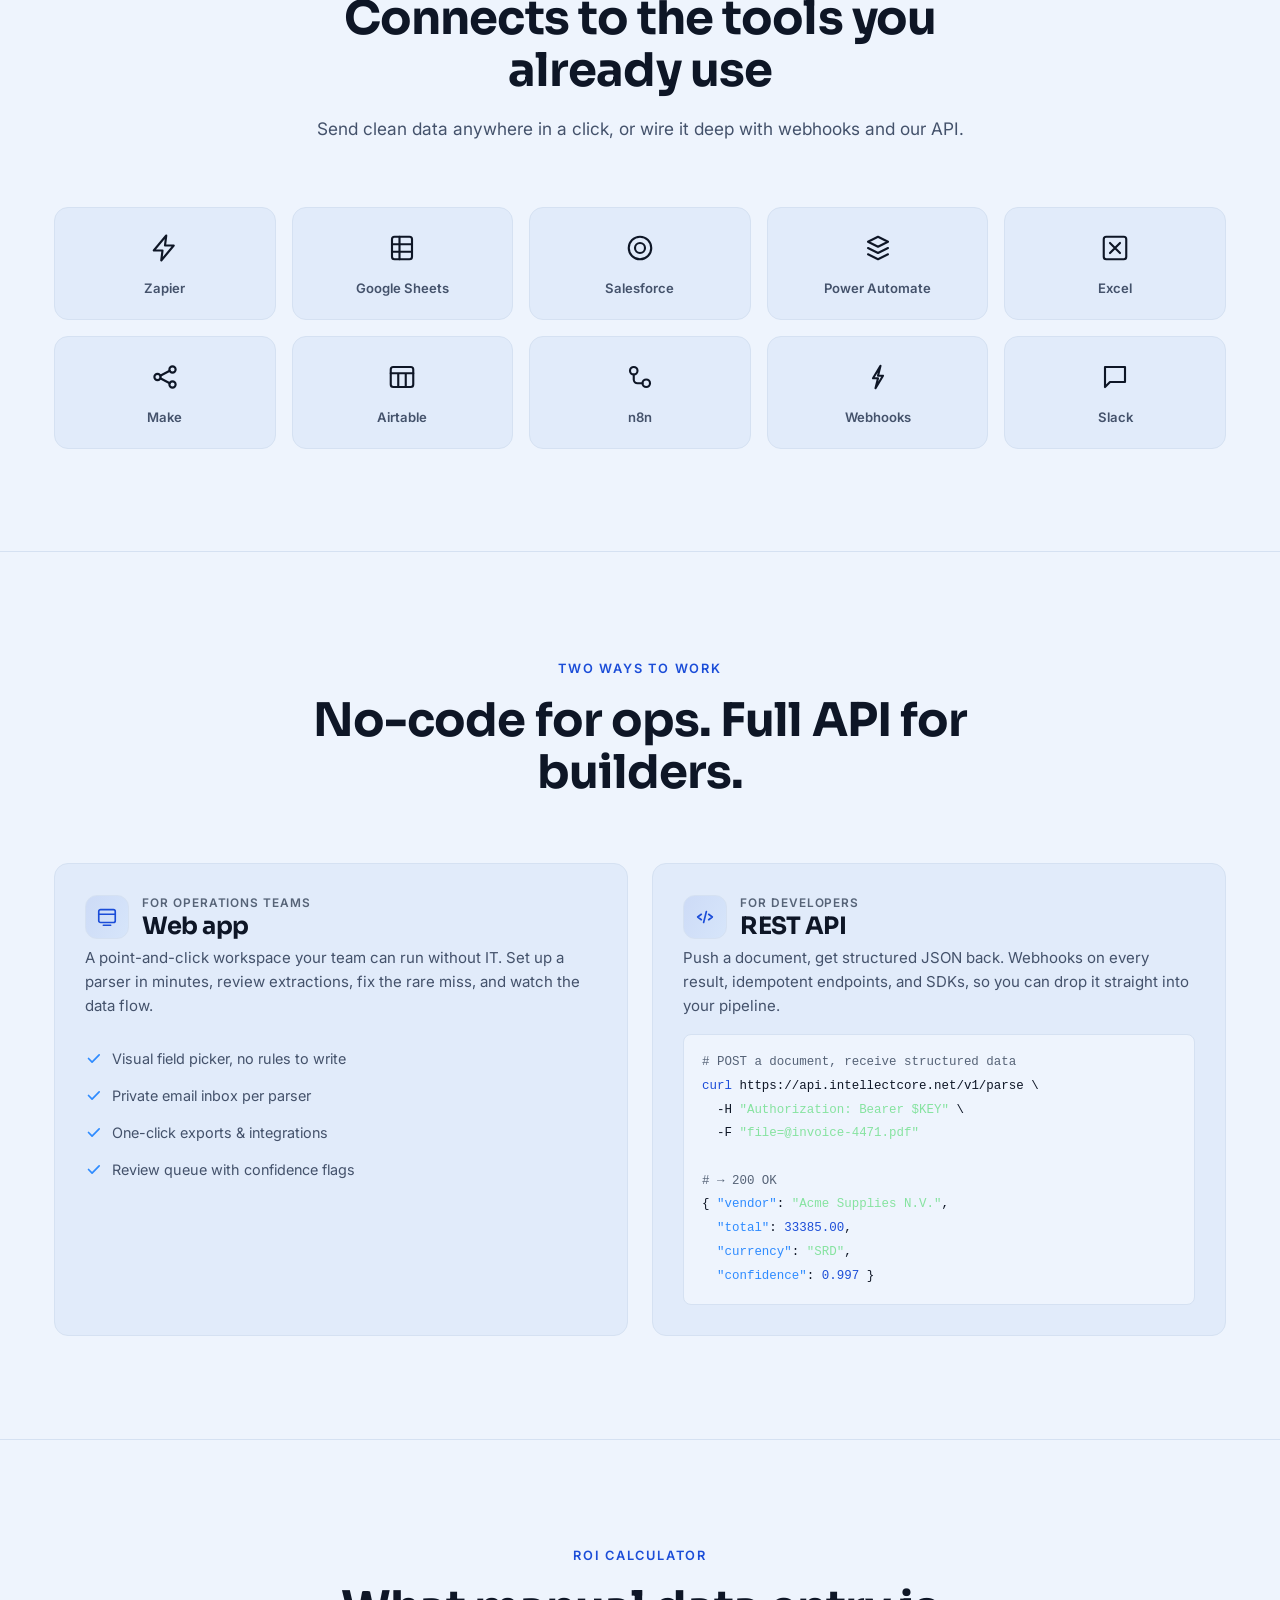
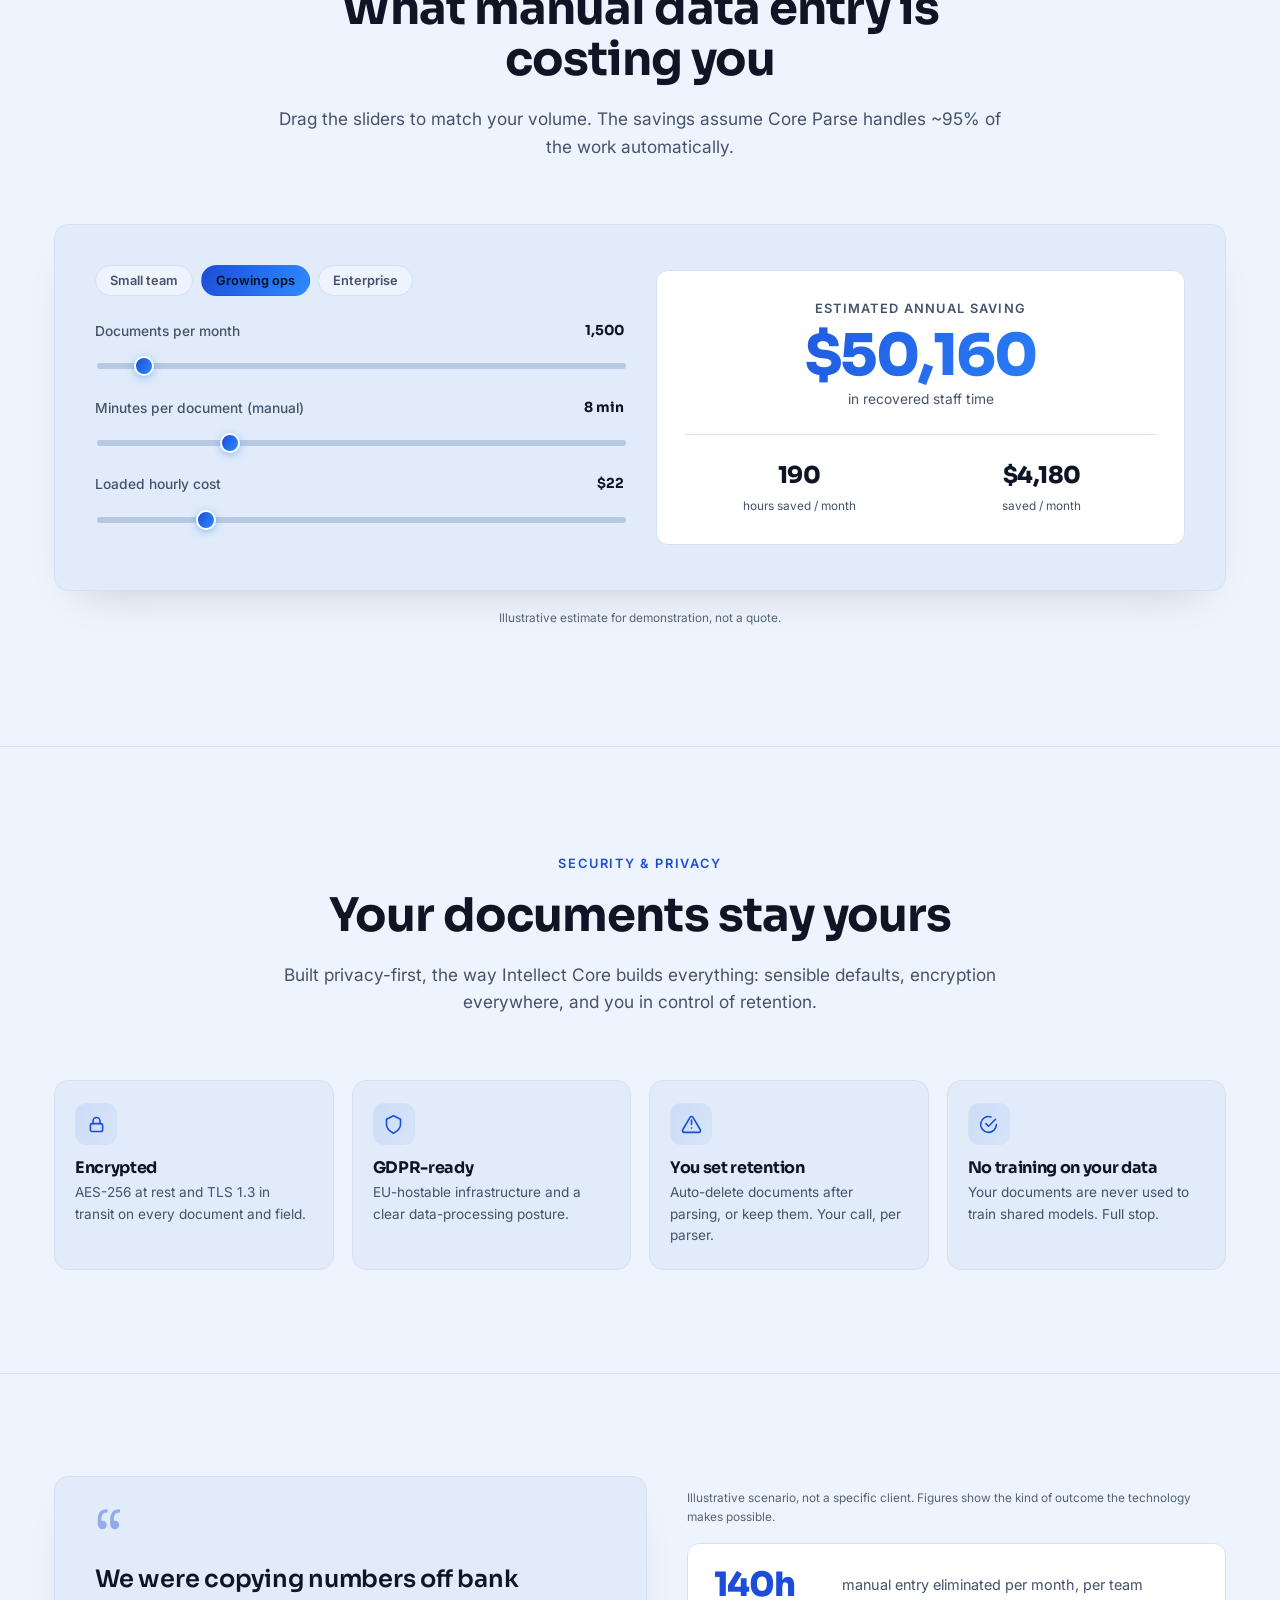
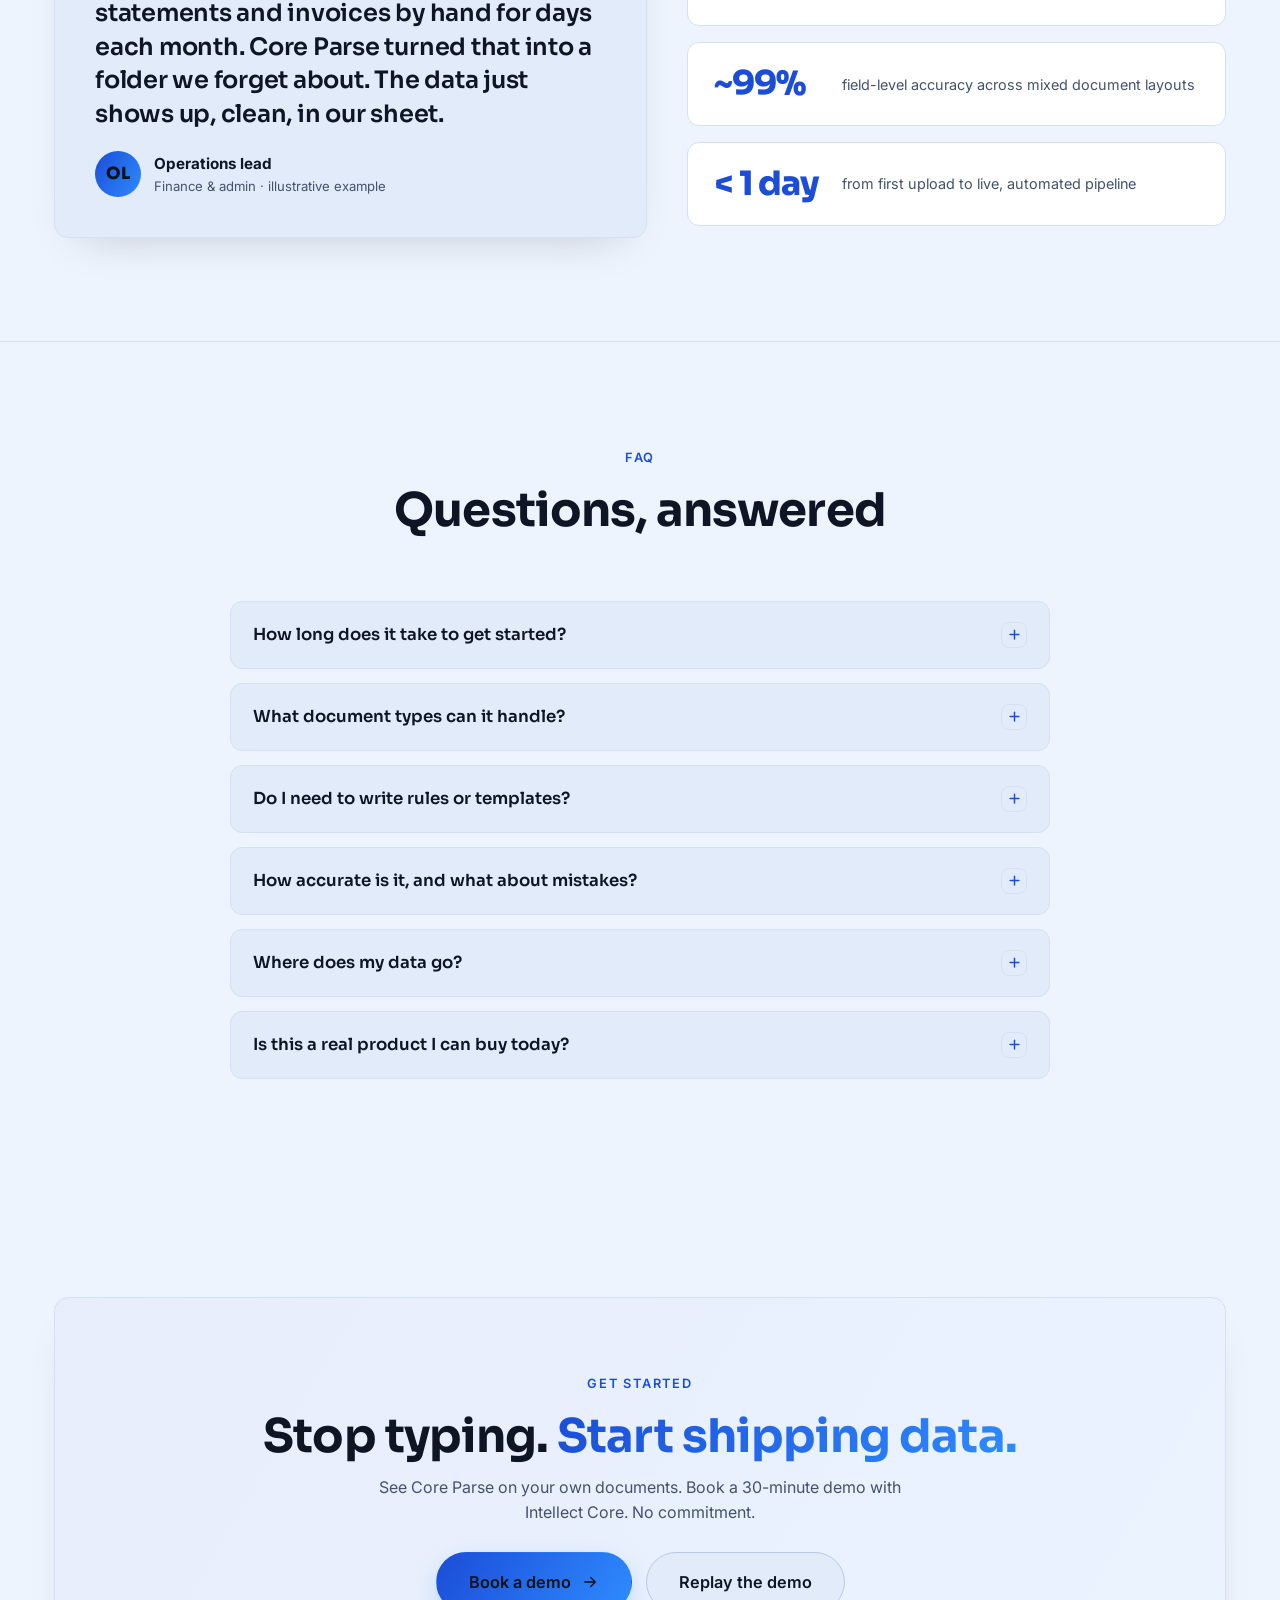
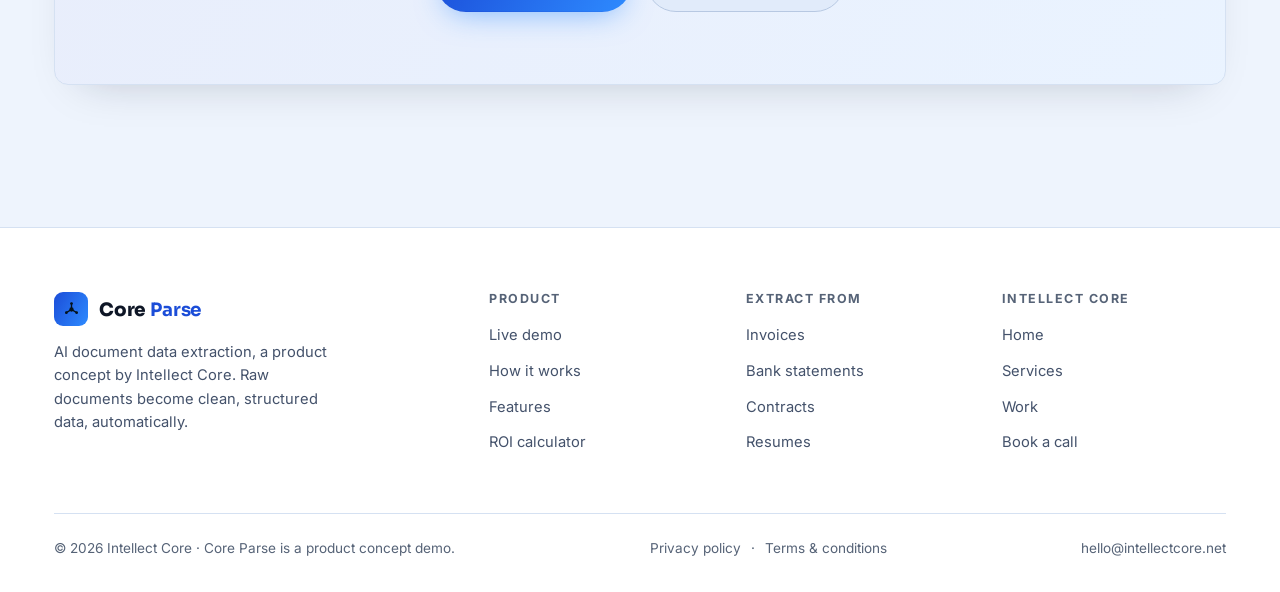
==== commit 20ec5164: "fix(theme): force light mode across the site Sinds de theme-toggle-knop weg was, kon een bezoeker ni" ====
--- a/website/main/technical/demo/index.html
+++ b/website/main/technical/demo/index.html
@@ -1,5 +1,5 @@
 <!DOCTYPE html>
-<html lang="en" data-lang="en" data-theme="dark">
+<html lang="en" data-lang="en" data-theme="light">
 <head>
 <meta charset="UTF-8" />
 <meta name="viewport" content="width=device-width, initial-scale=1.0" />
@@ -436,7 +436,7 @@
         <svg class="icon-sun" viewBox="0 0 24 24" fill="none" stroke="currentColor" stroke-width="2" stroke-linecap="round"><circle cx="12" cy="12" r="4"/><path d="M12 2v2M12 20v2M4.9 4.9l1.4 1.4M17.7 17.7l1.4 1.4M2 12h2M20 12h2M4.9 19.1l1.4-1.4M17.7 6.3l1.4-1.4"/></svg>
         <svg class="icon-moon" viewBox="0 0 24 24" fill="none" stroke="currentColor" stroke-width="2" stroke-linecap="round" stroke-linejoin="round"><path d="M21 12.8A9 9 0 1 1 11.2 3a7 7 0 0 0 9.8 9.8z"/></svg>
       </button>
-      <a data-i18n="cta.booknav" class="btn btn-primary cta-nav-desktop" href="../../index.html#contact">Book a demo</a>
+      <a data-i18n="cta.booknav" class="btn btn-primary cta-nav-desktop" href="../../book-a-free-call.html">Book a demo</a>
       <button class="nav-toggle" id="navToggle" aria-label="Menu" aria-expanded="false"><span></span></button>
     </div>
   </div>
@@ -453,7 +453,7 @@
       <p data-i18n="h.lead" class="lead rv d2">Core Parse uses AI to read your PDFs, scans and emails and hand back clean, structured data your systems can use right away. No templates, no manual entry, set up in minutes.</p>
       <div class="hero-cta rv d3">
         <a href="#demo" class="btn btn-primary btn-lg"><span data-i18n="h.cta1">Try the live demo</span> <svg viewBox="0 0 24 24" fill="none" stroke="currentColor" stroke-width="2" stroke-linecap="round" stroke-linejoin="round"><path d="M5 3l14 9-14 9V3z"/></svg></a>
-        <a data-i18n="h.cta2" href="../../index.html#contact" class="btn btn-ghost btn-lg">Talk to Intellect Core</a>
+        <a data-i18n="h.cta2" href="../../book-a-free-call.html" class="btn btn-ghost btn-lg">Talk to Intellect Core</a>
       </div>
       <div class="hero-trust rv d4">
         <span><svg viewBox="0 0 24 24" fill="none" stroke="currentColor" stroke-width="2.2" stroke-linecap="round" stroke-linejoin="round"><path d="M5 12l5 5L20 7"/></svg> <span data-i18n="h.t1">No templates</span></span>
@@ -897,7 +897,7 @@
         <h2 data-i18n="ct.h2">Stop typing. <span class="gradient-text">Start shipping data.</span></h2>
         <p data-i18n="ct.p">See Core Parse on your own documents. Book a 30-minute demo with Intellect Core. No commitment.</p>
         <div class="hero-cta">
-          <a href="../../index.html#contact" class="btn btn-primary btn-lg"><span data-i18n="ct.book">Book a demo</span> <svg viewBox="0 0 24 24" fill="none" stroke="currentColor" stroke-width="2" stroke-linecap="round" stroke-linejoin="round"><path d="M5 12h14M13 6l6 6-6 6"/></svg></a>
+          <a href="../../book-a-free-call.html" class="btn btn-primary btn-lg"><span data-i18n="ct.book">Book a demo</span> <svg viewBox="0 0 24 24" fill="none" stroke="currentColor" stroke-width="2" stroke-linecap="round" stroke-linejoin="round"><path d="M5 12h14M13 6l6 6-6 6"/></svg></a>
           <a data-i18n="ct.replay" href="#demo" class="btn btn-ghost btn-lg">Replay the demo</a>
         </div>
       </div>
@@ -915,7 +915,7 @@
       </div>
       <div><h4 data-i18n="ft.hp">Product</h4><ul><li><a data-i18n="nav.demo" href="#demo">Live demo</a></li><li><a data-i18n="nav.how" href="#how">How it works</a></li><li><a data-i18n="ft.feat" href="#product">Features</a></li><li><a data-i18n="ft.roi" href="#roi">ROI calculator</a></li></ul></div>
       <div><h4 data-i18n="ft.he">Extract from</h4><ul><li><a data-i18n="ft.inv" href="#usecases">Invoices</a></li><li><a data-i18n="ft.bank" href="#usecases">Bank statements</a></li><li><a data-i18n="ft.contr" href="#usecases">Contracts</a></li><li><a data-i18n="ft.cv" href="#usecases">Resumes</a></li></ul></div>
-      <div><h4 data-i18n="ft.hi">Intellect Core</h4><ul><li><a data-i18n="ft.main" href="../../index.html">Home</a></li><li><a data-i18n="ft.serv" href="../../services.html">Services</a></li><li><a data-i18n="ft.wrk" href="../../work.html">Work</a></li><li><a data-i18n="ft.cont" href="../../index.html#contact">Book a call</a></li></ul></div>
+      <div><h4 data-i18n="ft.hi">Intellect Core</h4><ul><li><a data-i18n="ft.main" href="../../index.html">Home</a></li><li><a data-i18n="ft.serv" href="../../services.html">Services</a></li><li><a data-i18n="ft.wrk" href="../../work.html">Work</a></li><li><a data-i18n="ft.cont" href="../../book-a-free-call.html">Book a call</a></li></ul></div>
     </div>
     <div class="footer-bottom">
       <span data-i18n="ft.copy">© 2026 Intellect Core · Core Parse is a product concept demo.</span>
@@ -930,10 +930,11 @@
 </footer>
 
 <script>
-/* Theme — shares the 'ic-theme' key with the main Intellect Core site */
+/* Theme — light by default across the site now; the toggle still lets a
+   visitor try dark but no OS preference or stale localStorage kicks it in. */
 (function(){
-  var saved=null; try{saved=localStorage.getItem("ic-theme")}catch(e){}
-  if(saved) document.documentElement.setAttribute("data-theme",saved);
+  try{localStorage.removeItem("ic-theme")}catch(e){}
+  document.documentElement.setAttribute("data-theme","light");
   var t=document.getElementById("themeToggle");
   t&&t.addEventListener("click",function(){
     var light=document.documentElement.getAttribute("data-theme")==="light";
